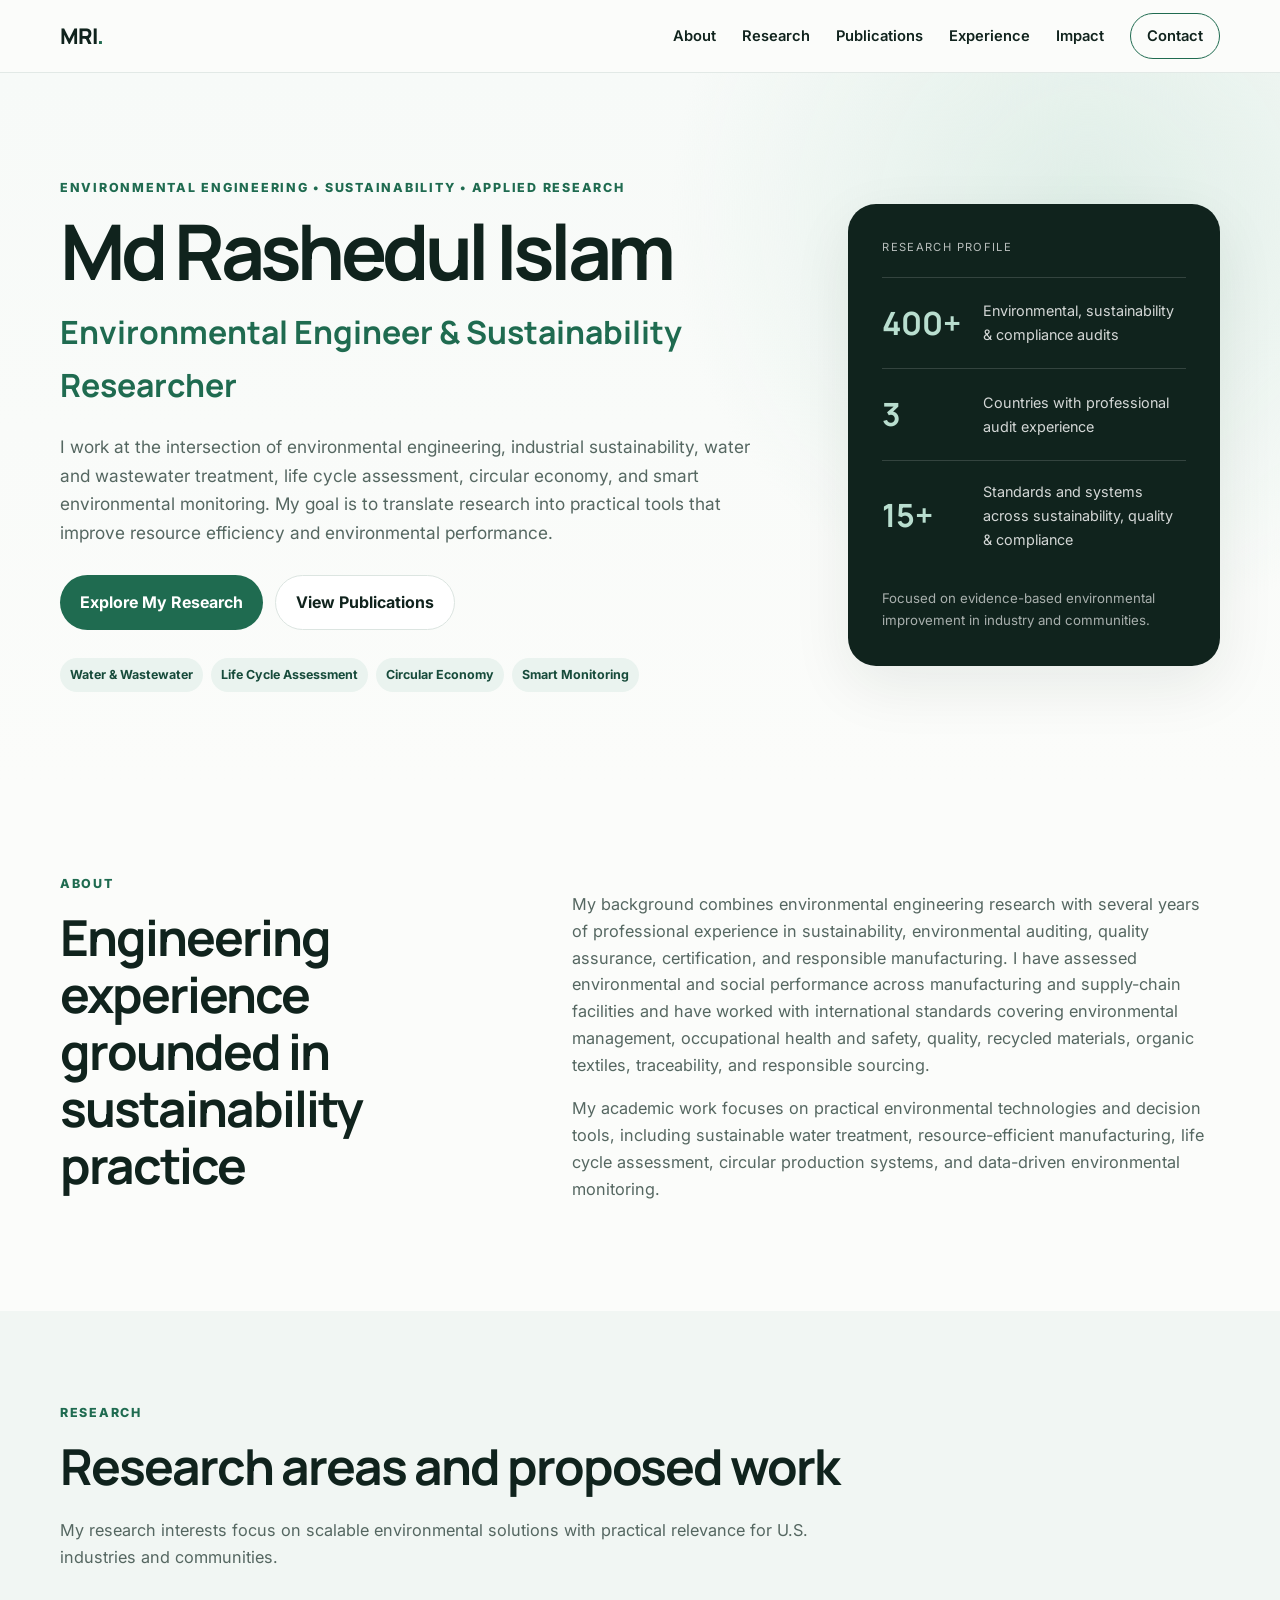
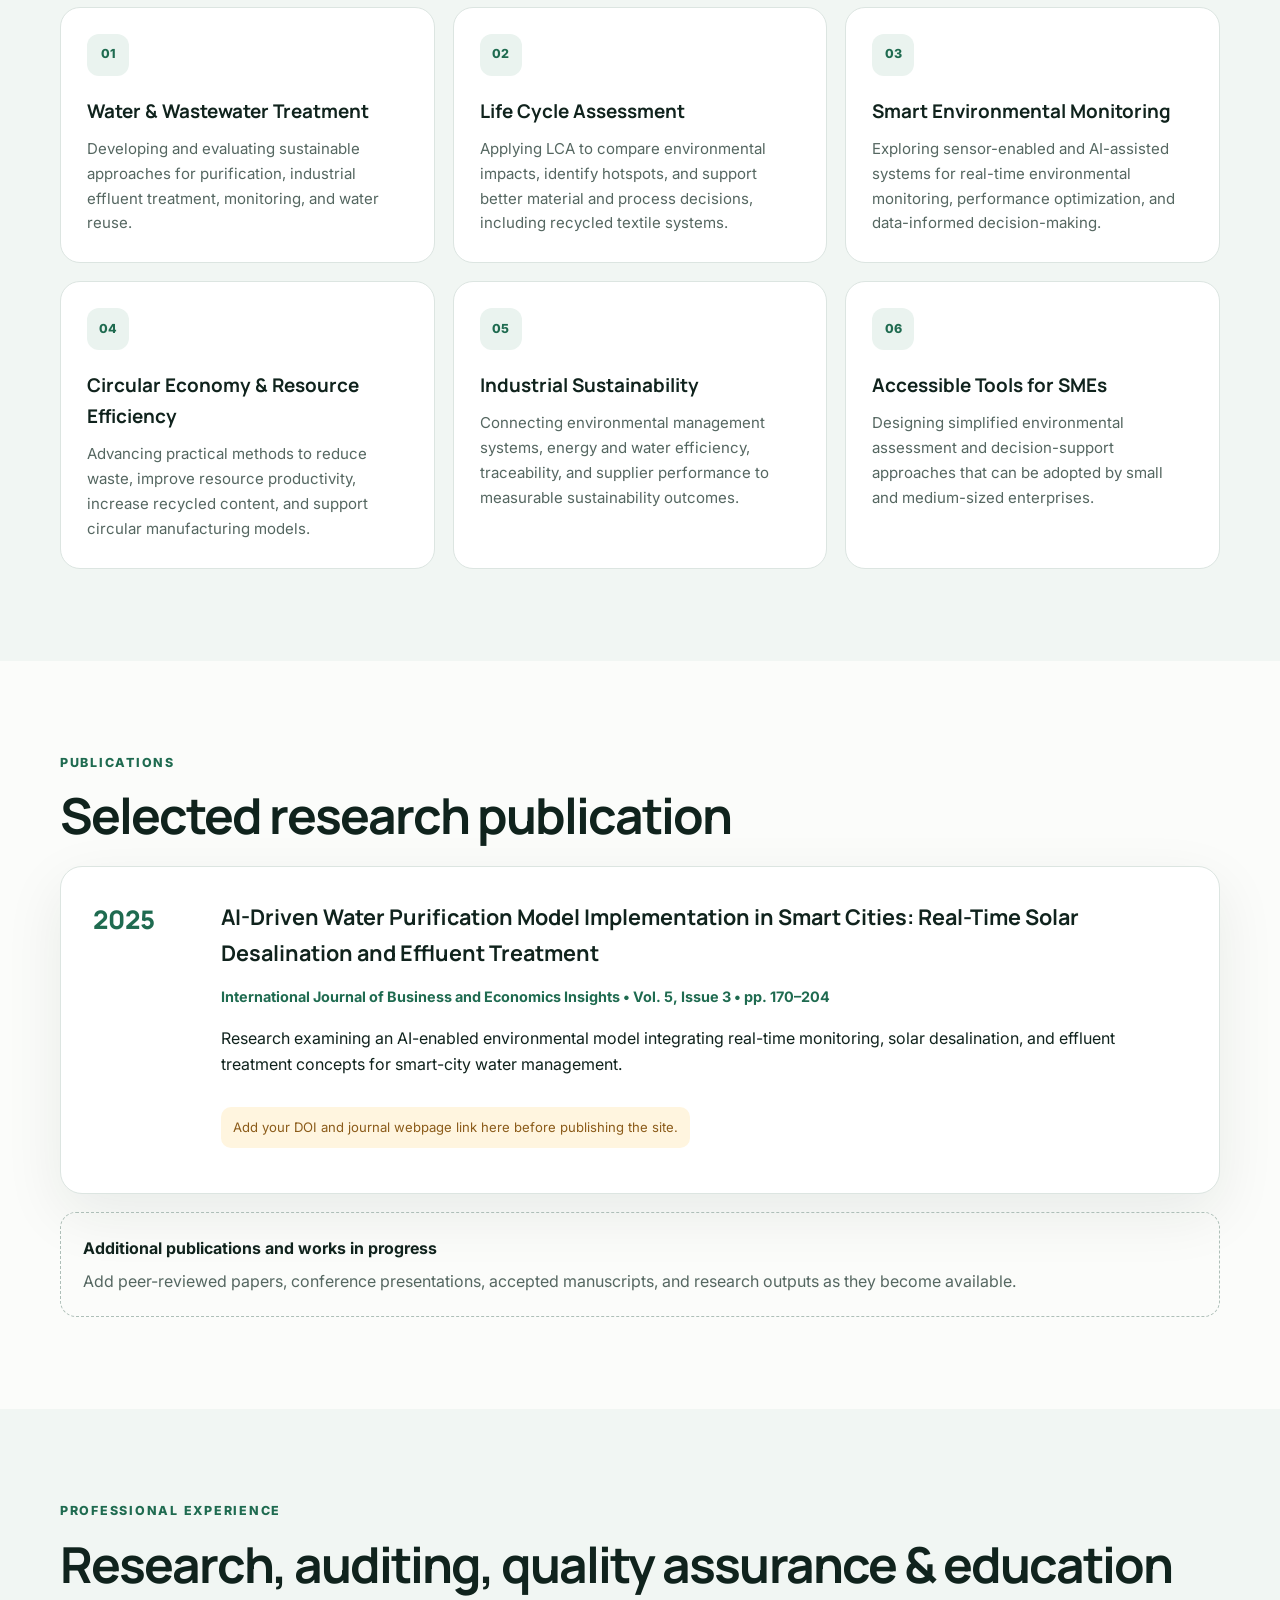
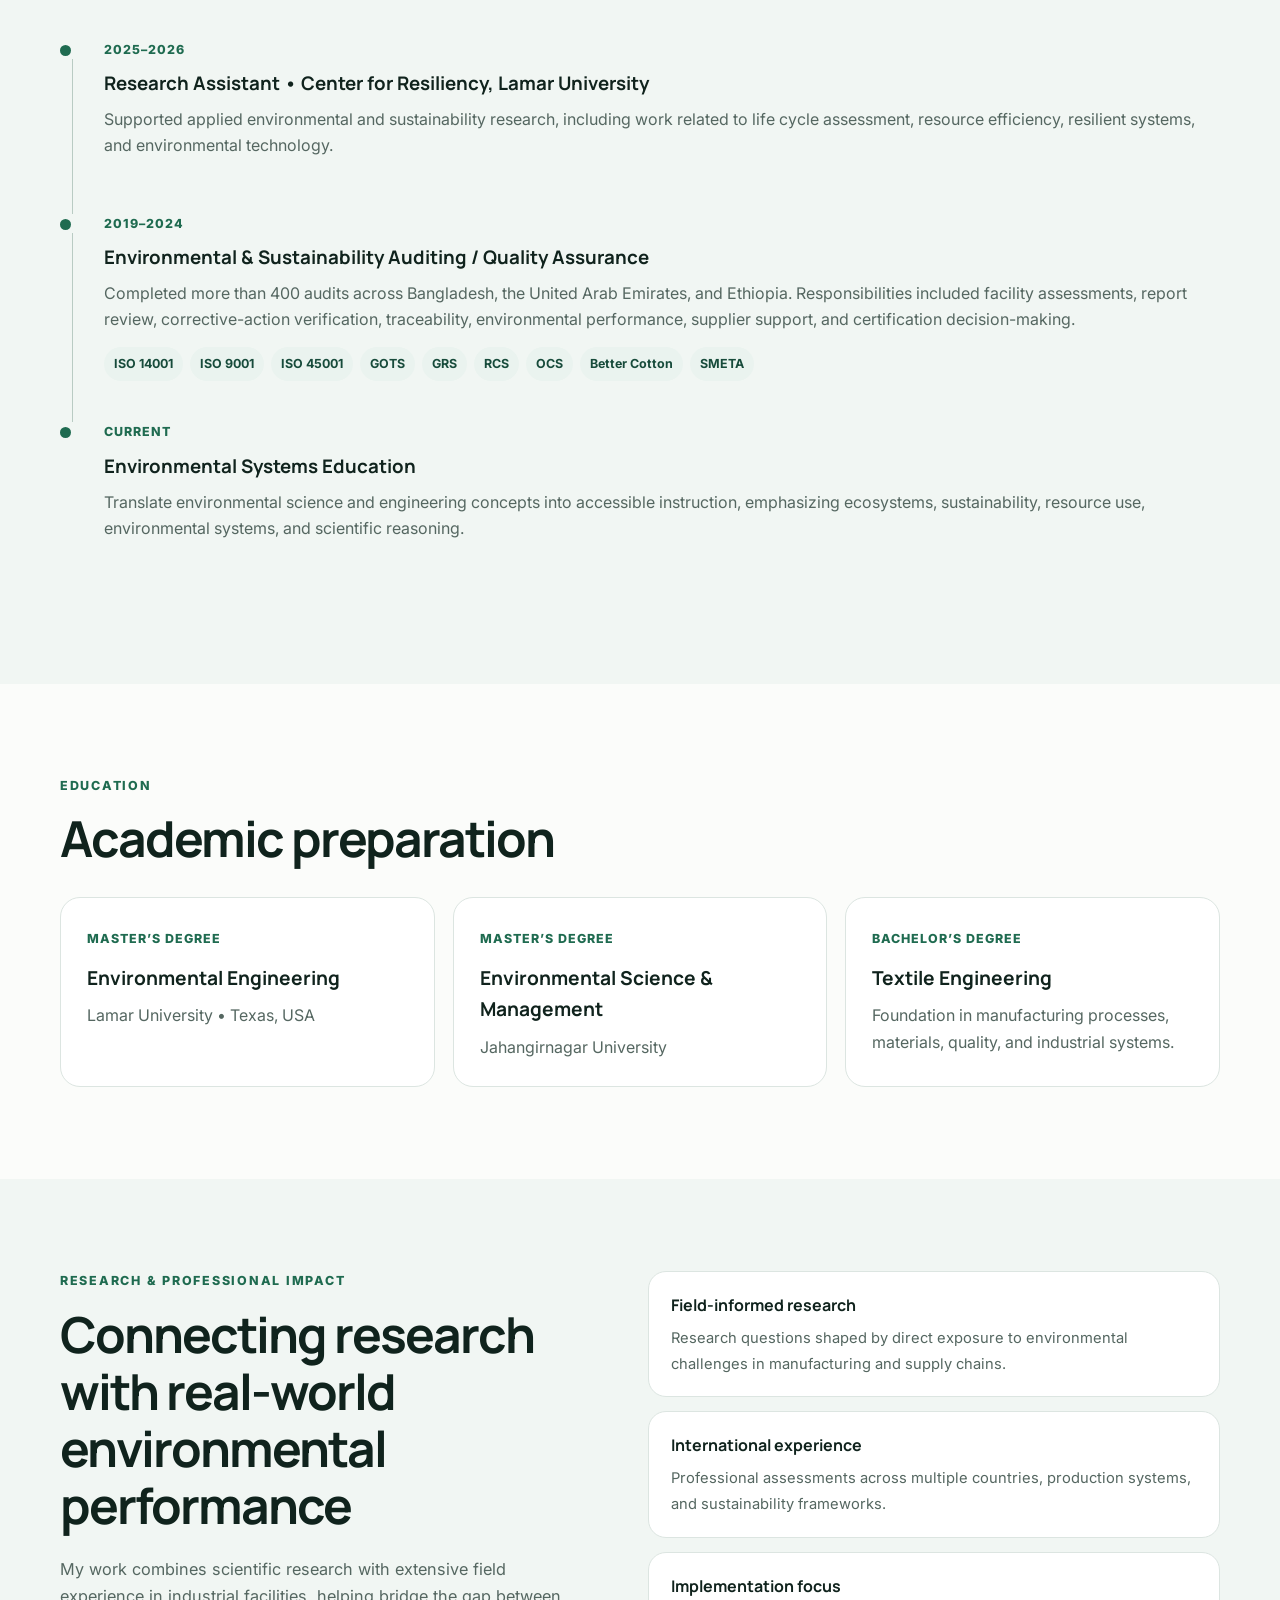
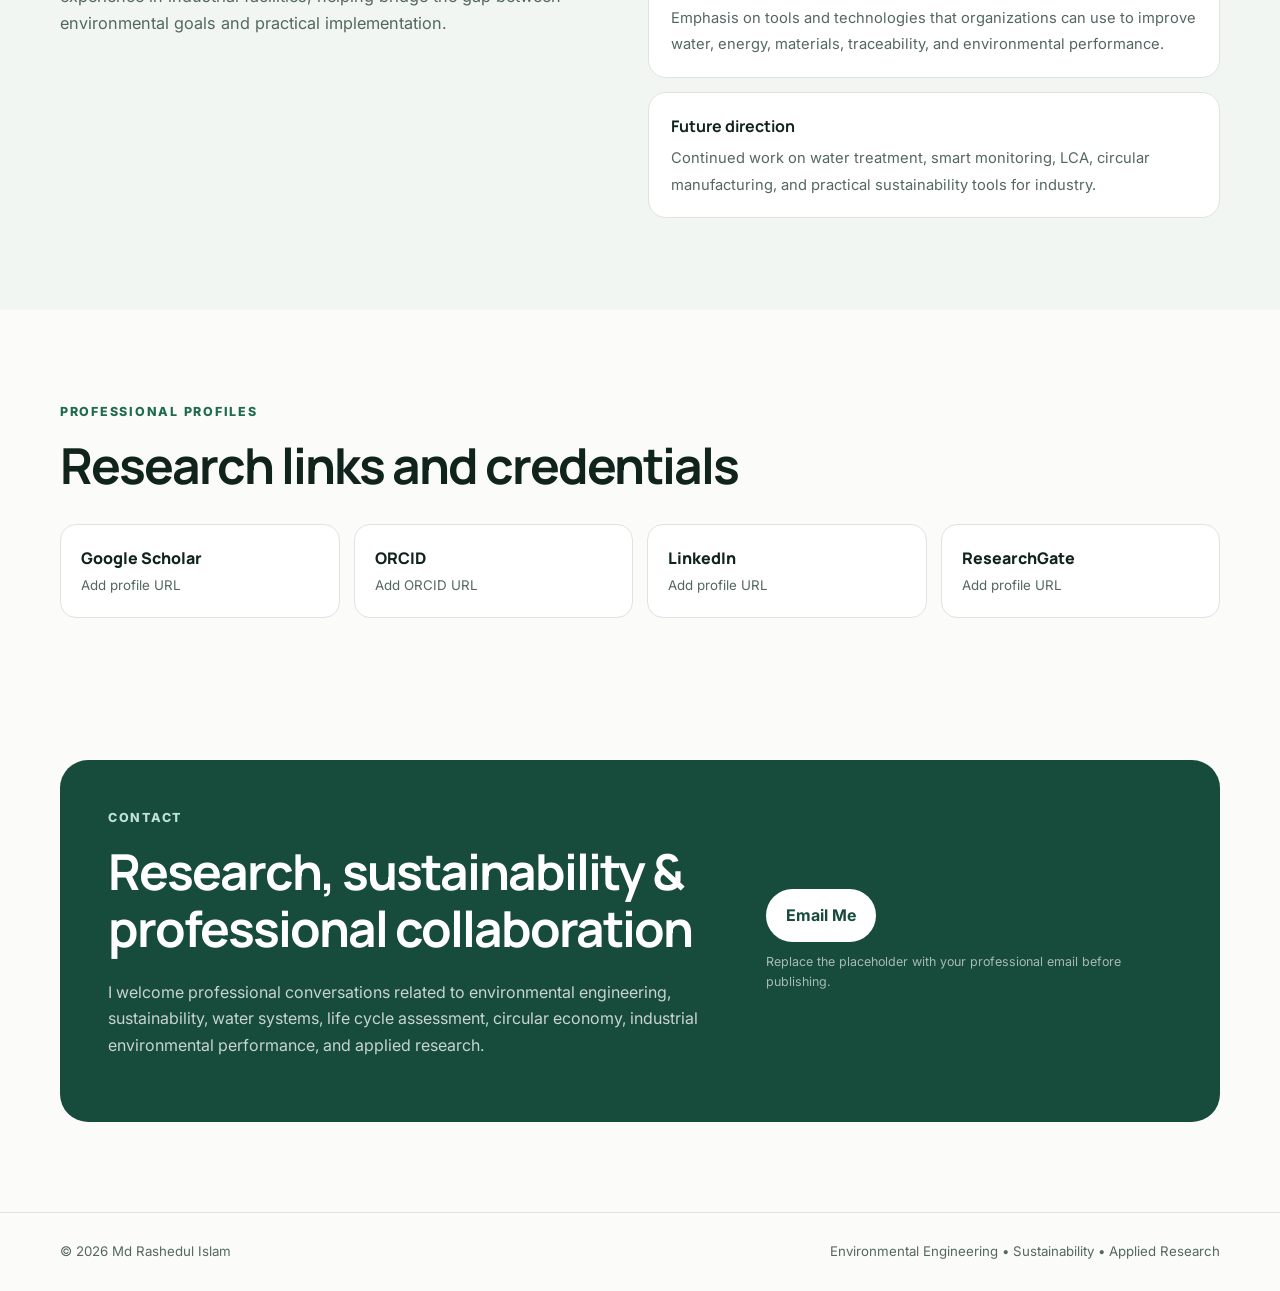
==== index.html @ 43965148 "Add files via upload" ====
<!DOCTYPE html>
<html lang="en">
<head>
  <meta charset="UTF-8" />
  <meta name="viewport" content="width=device-width, initial-scale=1.0" />
  <meta name="description" content="Research and professional portfolio of Md Rashedul Islam, environmental engineer and sustainability researcher." />
  <meta name="keywords" content="environmental engineering, sustainability, water treatment, wastewater treatment, life cycle assessment, circular economy, environmental monitoring" />
  <meta name="author" content="Md Rashedul Islam" />
  <title>Md Rashedul Islam | Environmental Engineer & Researcher</title>
  <link rel="preconnect" href="https://fonts.googleapis.com">
  <link rel="preconnect" href="https://fonts.gstatic.com" crossorigin>
  <link href="https://fonts.googleapis.com/css2?family=Inter:wght@400;500;600;700&family=Manrope:wght@600;700;800&display=swap" rel="stylesheet">
  <link rel="stylesheet" href="styles.css" />
</head>
<body>
  <header class="site-header">
    <div class="container nav-wrap">
      <a class="brand" href="#home" aria-label="Home">MRI<span>.</span></a>
      <button class="menu-toggle" aria-label="Open navigation" aria-expanded="false">☰</button>
      <nav class="site-nav" aria-label="Main navigation">
        <a href="#about">About</a>
        <a href="#research">Research</a>
        <a href="#publications">Publications</a>
        <a href="#experience">Experience</a>
        <a href="#impact">Impact</a>
        <a href="#contact" class="nav-cta">Contact</a>
      </nav>
    </div>
  </header>

  <main>
    <section class="hero" id="home">
      <div class="container hero-grid">
        <div class="hero-copy">
          <p class="eyebrow">Environmental Engineering • Sustainability • Applied Research</p>
          <h1>Md Rashedul Islam</h1>
          <h2>Environmental Engineer & Sustainability Researcher</h2>
          <p class="hero-text">
            I work at the intersection of environmental engineering, industrial sustainability,
            water and wastewater treatment, life cycle assessment, circular economy, and smart
            environmental monitoring. My goal is to translate research into practical tools that
            improve resource efficiency and environmental performance.
          </p>
          <div class="hero-actions">
            <a class="button primary" href="#research">Explore My Research</a>
            <a class="button secondary" href="#publications">View Publications</a>
          </div>
          <div class="focus-row" aria-label="Research focus areas">
            <span>Water & Wastewater</span>
            <span>Life Cycle Assessment</span>
            <span>Circular Economy</span>
            <span>Smart Monitoring</span>
          </div>
        </div>
        <aside class="hero-panel" aria-label="Profile highlights">
          <div class="panel-kicker">Research profile</div>
          <div class="metric"><strong>400+</strong><span>Environmental, sustainability & compliance audits</span></div>
          <div class="metric"><strong>3</strong><span>Countries with professional audit experience</span></div>
          <div class="metric"><strong>15+</strong><span>Standards and systems across sustainability, quality & compliance</span></div>
          <div class="panel-note">Focused on evidence-based environmental improvement in industry and communities.</div>
        </aside>
      </div>
    </section>

    <section class="section" id="about">
      <div class="container two-col">
        <div>
          <p class="section-label">About</p>
          <h2>Engineering experience grounded in sustainability practice</h2>
        </div>
        <div class="body-copy">
          <p>
            My background combines environmental engineering research with several years of
            professional experience in sustainability, environmental auditing, quality assurance,
            certification, and responsible manufacturing. I have assessed environmental and social
            performance across manufacturing and supply-chain facilities and have worked with
            international standards covering environmental management, occupational health and
            safety, quality, recycled materials, organic textiles, traceability, and responsible sourcing.
          </p>
          <p>
            My academic work focuses on practical environmental technologies and decision tools,
            including sustainable water treatment, resource-efficient manufacturing, life cycle
            assessment, circular production systems, and data-driven environmental monitoring.
          </p>
        </div>
      </div>
    </section>

    <section class="section alt" id="research">
      <div class="container">
        <p class="section-label">Research</p>
        <h2>Research areas and proposed work</h2>
        <p class="section-intro">My research interests focus on scalable environmental solutions with practical relevance for U.S. industries and communities.</p>
        <div class="card-grid">
          <article class="card">
            <div class="icon">01</div>
            <h3>Water & Wastewater Treatment</h3>
            <p>Developing and evaluating sustainable approaches for purification, industrial effluent treatment, monitoring, and water reuse.</p>
          </article>
          <article class="card">
            <div class="icon">02</div>
            <h3>Life Cycle Assessment</h3>
            <p>Applying LCA to compare environmental impacts, identify hotspots, and support better material and process decisions, including recycled textile systems.</p>
          </article>
          <article class="card">
            <div class="icon">03</div>
            <h3>Smart Environmental Monitoring</h3>
            <p>Exploring sensor-enabled and AI-assisted systems for real-time environmental monitoring, performance optimization, and data-informed decision-making.</p>
          </article>
          <article class="card">
            <div class="icon">04</div>
            <h3>Circular Economy & Resource Efficiency</h3>
            <p>Advancing practical methods to reduce waste, improve resource productivity, increase recycled content, and support circular manufacturing models.</p>
          </article>
          <article class="card">
            <div class="icon">05</div>
            <h3>Industrial Sustainability</h3>
            <p>Connecting environmental management systems, energy and water efficiency, traceability, and supplier performance to measurable sustainability outcomes.</p>
          </article>
          <article class="card">
            <div class="icon">06</div>
            <h3>Accessible Tools for SMEs</h3>
            <p>Designing simplified environmental assessment and decision-support approaches that can be adopted by small and medium-sized enterprises.</p>
          </article>
        </div>
      </div>
    </section>

    <section class="section" id="publications">
      <div class="container">
        <p class="section-label">Publications</p>
        <h2>Selected research publication</h2>
        <article class="publication-card">
          <div class="pub-year">2025</div>
          <div>
            <h3>AI-Driven Water Purification Model Implementation in Smart Cities: Real-Time Solar Desalination and Effluent Treatment</h3>
            <p class="pub-meta">International Journal of Business and Economics Insights • Vol. 5, Issue 3 • pp. 170–204</p>
            <p>
              Research examining an AI-enabled environmental model integrating real-time monitoring,
              solar desalination, and effluent treatment concepts for smart-city water management.
            </p>
            <p class="small-note">Add your DOI and journal webpage link here before publishing the site.</p>
          </div>
        </article>
        <div class="publication-placeholder">
          <strong>Additional publications and works in progress</strong>
          <span>Add peer-reviewed papers, conference presentations, accepted manuscripts, and research outputs as they become available.</span>
        </div>
      </div>
    </section>

    <section class="section alt" id="experience">
      <div class="container">
        <p class="section-label">Professional Experience</p>
        <h2>Research, auditing, quality assurance & education</h2>
        <div class="timeline">
          <div class="timeline-item">
            <div class="timeline-dot"></div>
            <div class="timeline-content">
              <span class="timeline-date">2025–2026</span>
              <h3>Research Assistant • Center for Resiliency, Lamar University</h3>
              <p>Supported applied environmental and sustainability research, including work related to life cycle assessment, resource efficiency, resilient systems, and environmental technology.</p>
            </div>
          </div>
          <div class="timeline-item">
            <div class="timeline-dot"></div>
            <div class="timeline-content">
              <span class="timeline-date">2019–2024</span>
              <h3>Environmental & Sustainability Auditing / Quality Assurance</h3>
              <p>Completed more than 400 audits across Bangladesh, the United Arab Emirates, and Ethiopia. Responsibilities included facility assessments, report review, corrective-action verification, traceability, environmental performance, supplier support, and certification decision-making.</p>
              <div class="tag-wrap">
                <span>ISO 14001</span><span>ISO 9001</span><span>ISO 45001</span><span>GOTS</span><span>GRS</span><span>RCS</span><span>OCS</span><span>Better Cotton</span><span>SMETA</span>
              </div>
            </div>
          </div>
          <div class="timeline-item">
            <div class="timeline-dot"></div>
            <div class="timeline-content">
              <span class="timeline-date">Current</span>
              <h3>Environmental Systems Education</h3>
              <p>Translate environmental science and engineering concepts into accessible instruction, emphasizing ecosystems, sustainability, resource use, environmental systems, and scientific reasoning.</p>
            </div>
          </div>
        </div>
      </div>
    </section>

    <section class="section" id="education">
      <div class="container">
        <p class="section-label">Education</p>
        <h2>Academic preparation</h2>
        <div class="education-grid">
          <div class="education-card">
            <span>Master’s Degree</span>
            <h3>Environmental Engineering</h3>
            <p>Lamar University • Texas, USA</p>
          </div>
          <div class="education-card">
            <span>Master’s Degree</span>
            <h3>Environmental Science & Management</h3>
            <p>Jahangirnagar University</p>
          </div>
          <div class="education-card">
            <span>Bachelor’s Degree</span>
            <h3>Textile Engineering</h3>
            <p>Foundation in manufacturing processes, materials, quality, and industrial systems.</p>
          </div>
        </div>
      </div>
    </section>

    <section class="section alt" id="impact">
      <div class="container impact-grid">
        <div>
          <p class="section-label">Research & Professional Impact</p>
          <h2>Connecting research with real-world environmental performance</h2>
          <p class="section-intro">My work combines scientific research with extensive field experience in industrial facilities, helping bridge the gap between environmental goals and practical implementation.</p>
        </div>
        <div class="impact-list">
          <div><strong>Field-informed research</strong><span>Research questions shaped by direct exposure to environmental challenges in manufacturing and supply chains.</span></div>
          <div><strong>International experience</strong><span>Professional assessments across multiple countries, production systems, and sustainability frameworks.</span></div>
          <div><strong>Implementation focus</strong><span>Emphasis on tools and technologies that organizations can use to improve water, energy, materials, traceability, and environmental performance.</span></div>
          <div><strong>Future direction</strong><span>Continued work on water treatment, smart monitoring, LCA, circular manufacturing, and practical sustainability tools for industry.</span></div>
        </div>
      </div>
    </section>

    <section class="section" id="profiles">
      <div class="container">
        <p class="section-label">Professional Profiles</p>
        <h2>Research links and credentials</h2>
        <div class="profile-links">
          <a href="#" aria-label="Google Scholar placeholder"><span>Google Scholar</span><small>Add profile URL</small></a>
          <a href="#" aria-label="ORCID placeholder"><span>ORCID</span><small>Add ORCID URL</small></a>
          <a href="#" aria-label="LinkedIn placeholder"><span>LinkedIn</span><small>Add profile URL</small></a>
          <a href="#" aria-label="ResearchGate placeholder"><span>ResearchGate</span><small>Add profile URL</small></a>
        </div>
      </div>
    </section>

    <section class="contact-section" id="contact">
      <div class="container contact-card">
        <div>
          <p class="section-label light">Contact</p>
          <h2>Research, sustainability & professional collaboration</h2>
          <p>I welcome professional conversations related to environmental engineering, sustainability, water systems, life cycle assessment, circular economy, industrial environmental performance, and applied research.</p>
        </div>
        <div class="contact-actions">
          <a class="button light-button" href="mailto:YOUR-EMAIL@example.com">Email Me</a>
          <span>Replace the placeholder with your professional email before publishing.</span>
        </div>
      </div>
    </section>
  </main>

  <footer>
    <div class="container footer-wrap">
      <div>© <span id="year"></span> Md Rashedul Islam</div>
      <div>Environmental Engineering • Sustainability • Applied Research</div>
    </div>
  </footer>

  <script src="script.js"></script>
</body>
</html>
---- styles.css ----
:root {
  --ink: #10231d;
  --muted: #556761;
  --green: #1f6b50;
  --green-dark: #174b3b;
  --green-soft: #eaf3ef;
  --paper: #fbfcfa;
  --white: #ffffff;
  --line: #dce5e1;
  --shadow: 0 20px 60px rgba(16, 35, 29, 0.08);
}

* { box-sizing: border-box; }
html { scroll-behavior: smooth; }
body {
  margin: 0;
  font-family: "Inter", system-ui, sans-serif;
  color: var(--ink);
  background: var(--paper);
  line-height: 1.65;
}
a { color: inherit; text-decoration: none; }
.container { width: min(1160px, calc(100% - 40px)); margin: 0 auto; }

.site-header {
  position: sticky; top: 0; z-index: 20;
  background: rgba(251,252,250,0.92);
  backdrop-filter: blur(16px);
  border-bottom: 1px solid rgba(220,229,225,0.8);
}
.nav-wrap { min-height: 72px; display: flex; align-items: center; justify-content: space-between; }
.brand { font-family: "Manrope", sans-serif; font-weight: 800; font-size: 1.35rem; letter-spacing: -0.03em; }
.brand span { color: var(--green); }
.site-nav { display: flex; align-items: center; gap: 26px; font-size: .92rem; font-weight: 600; }
.site-nav a:hover { color: var(--green); }
.nav-cta { padding: 10px 16px; border: 1px solid var(--green); border-radius: 999px; }
.menu-toggle { display: none; border: 0; background: none; font-size: 1.4rem; }

.hero { padding: 105px 0 90px; background: radial-gradient(circle at 85% 20%, #dfeee7 0, transparent 34%), linear-gradient(180deg,#f7faf8 0%,#fbfcfa 100%); }
.hero-grid { display: grid; grid-template-columns: 1.45fr .75fr; gap: 70px; align-items: center; }
.eyebrow, .section-label { color: var(--green); text-transform: uppercase; letter-spacing: .14em; font-size: .78rem; font-weight: 800; margin: 0 0 14px; }
.hero h1 { font-family: "Manrope", sans-serif; font-size: clamp(3rem, 6vw, 5.7rem); line-height: .98; letter-spacing: -0.06em; margin: 0; }
.hero h2 { font-family: "Manrope", sans-serif; font-size: clamp(1.3rem, 2.5vw, 2rem); color: var(--green); margin: 18px 0 22px; }
.hero-text { max-width: 760px; color: var(--muted); font-size: 1.08rem; }
.hero-actions { display: flex; gap: 12px; flex-wrap: wrap; margin-top: 28px; }
.button { display: inline-flex; align-items: center; justify-content: center; border-radius: 999px; padding: 13px 20px; font-weight: 700; transition: .2s ease; }
.button:hover { transform: translateY(-2px); }
.primary { background: var(--green); color: white; }
.secondary { border: 1px solid var(--line); background: white; }
.focus-row { display: flex; gap: 8px; flex-wrap: wrap; margin-top: 28px; }
.focus-row span, .tag-wrap span { font-size: .78rem; padding: 7px 10px; border-radius: 999px; background: var(--green-soft); color: var(--green-dark); font-weight: 700; }
.hero-panel { background: var(--ink); color: white; padding: 34px; border-radius: 28px; box-shadow: var(--shadow); }
.panel-kicker { text-transform: uppercase; letter-spacing: .12em; font-size: .7rem; opacity: .7; margin-bottom: 20px; }
.metric { padding: 19px 0; border-top: 1px solid rgba(255,255,255,.15); display: grid; grid-template-columns: 85px 1fr; gap: 16px; align-items: center; }
.metric strong { font-family: "Manrope"; font-size: 2rem; color: #b9decf; }
.metric span { font-size: .9rem; color: rgba(255,255,255,.82); }
.panel-note { margin-top: 18px; font-size: .83rem; color: rgba(255,255,255,.64); }

.section { padding: 92px 0; }
.alt { background: #f1f6f3; }
.two-col { display: grid; grid-template-columns: .8fr 1.2fr; gap: 80px; }
.section h2, .contact-section h2 { font-family: "Manrope"; font-size: clamp(2rem, 4vw, 3.1rem); line-height: 1.15; letter-spacing: -0.04em; margin: 0 0 22px; }
.body-copy, .section-intro { color: var(--muted); font-size: 1.02rem; }
.section-intro { max-width: 760px; margin-bottom: 36px; }
.card-grid { display: grid; grid-template-columns: repeat(3,1fr); gap: 18px; }
.card { background: white; border: 1px solid var(--line); border-radius: 20px; padding: 26px; min-height: 245px; }
.card .icon { width: 42px; height: 42px; display: grid; place-items: center; border-radius: 12px; background: var(--green-soft); color: var(--green); font-weight: 800; font-size: .78rem; }
.card h3 { font-family: "Manrope"; margin: 20px 0 10px; font-size: 1.18rem; }
.card p { color: var(--muted); margin: 0; font-size: .94rem; }

.publication-card { display: grid; grid-template-columns: 100px 1fr; gap: 28px; background: white; border: 1px solid var(--line); padding: 32px; border-radius: 22px; box-shadow: var(--shadow); }
.pub-year { font-family: "Manrope"; font-weight: 800; font-size: 1.6rem; color: var(--green); }
.publication-card h3 { font-family: "Manrope"; font-size: 1.35rem; margin: 0 0 10px; }
.pub-meta { color: var(--green); font-weight: 700; font-size: .9rem; }
.small-note { font-size: .82rem; color: #8b5b19; background: #fff5df; padding: 10px 12px; border-radius: 10px; display: inline-block; }
.publication-placeholder { margin-top: 18px; padding: 22px; border: 1px dashed #aebfB8; border-radius: 16px; display: flex; flex-direction: column; gap: 6px; color: var(--muted); }
.publication-placeholder strong { color: var(--ink); }

.timeline { margin-top: 42px; }
.timeline-item { display: grid; grid-template-columns: 26px 1fr; gap: 18px; position: relative; }
.timeline-item:not(:last-child)::before { content:""; position:absolute; left:12px; top:24px; bottom:-5px; width:1px; background:#b9cbc3; }
.timeline-dot { width: 11px; height: 11px; border-radius: 50%; background: var(--green); margin-top: 10px; z-index: 1; }
.timeline-content { padding: 0 0 36px; }
.timeline-date { color: var(--green); font-size: .78rem; font-weight: 800; text-transform: uppercase; letter-spacing: .08em; }
.timeline-content h3 { font-family: "Manrope"; margin: 7px 0; }
.timeline-content p { color: var(--muted); margin: 0 0 14px; }
.tag-wrap { display: flex; gap: 7px; flex-wrap: wrap; }

.education-grid { display:grid; grid-template-columns:repeat(3,1fr); gap:18px; margin-top:30px; }
.education-card { padding: 26px; border: 1px solid var(--line); background:white; border-radius:20px; }
.education-card span { color: var(--green); font-size:.78rem; font-weight:800; text-transform:uppercase; letter-spacing:.08em; }
.education-card h3 { font-family:"Manrope"; font-size:1.2rem; margin:12px 0 8px; }
.education-card p { color:var(--muted); margin:0; }

.impact-grid { display:grid; grid-template-columns: .95fr 1.05fr; gap:70px; align-items:start; }
.impact-list { display:grid; gap:14px; }
.impact-list div { background:white; border:1px solid var(--line); border-radius:18px; padding:20px 22px; }
.impact-list strong { display:block; margin-bottom:5px; font-family:"Manrope"; }
.impact-list span { color:var(--muted); font-size:.92rem; }

.profile-links { display:grid; grid-template-columns:repeat(4,1fr); gap:14px; margin-top:30px; }
.profile-links a { border:1px solid var(--line); background:white; border-radius:16px; padding:20px; transition:.2s ease; }
.profile-links a:hover { border-color:var(--green); transform:translateY(-2px); }
.profile-links span { display:block; font-family:"Manrope"; font-weight:800; }
.profile-links small { color:var(--muted); }

.contact-section { padding: 50px 0 90px; }
.contact-card { background: var(--green-dark); color: white; border-radius: 28px; padding: 48px; display:grid; grid-template-columns:1.2fr .8fr; gap:50px; align-items:center; }
.section-label.light { color:#bfe3d4; }
.contact-card p { color:rgba(255,255,255,.76); }
.contact-actions { display:flex; flex-direction:column; align-items:flex-start; gap:10px; }
.light-button { background:white; color:var(--green-dark); }
.contact-actions span { font-size:.78rem; color:rgba(255,255,255,.62); }

footer { border-top:1px solid var(--line); padding:28px 0; color:var(--muted); font-size:.83rem; }
.footer-wrap { display:flex; justify-content:space-between; gap:20px; }

@media (max-width: 900px) {
  .menu-toggle { display:block; }
  .site-nav { display:none; position:absolute; left:20px; right:20px; top:72px; background:white; border:1px solid var(--line); border-radius:16px; padding:16px; flex-direction:column; align-items:stretch; box-shadow:var(--shadow); }
  .site-nav.open { display:flex; }
  .hero-grid, .two-col, .impact-grid, .contact-card { grid-template-columns:1fr; gap:38px; }
  .card-grid, .education-grid { grid-template-columns:1fr 1fr; }
  .profile-links { grid-template-columns:1fr 1fr; }
}

@media (max-width: 620px) {
  .container { width:min(100% - 26px,1160px); }
  .hero { padding:72px 0 60px; }
  .section { padding:68px 0; }
  .card-grid, .education-grid, .profile-links { grid-template-columns:1fr; }
  .publication-card { grid-template-columns:1fr; }
  .metric { grid-template-columns:70px 1fr; }
  .contact-card { padding:30px 24px; }
  .footer-wrap { flex-direction:column; }
}
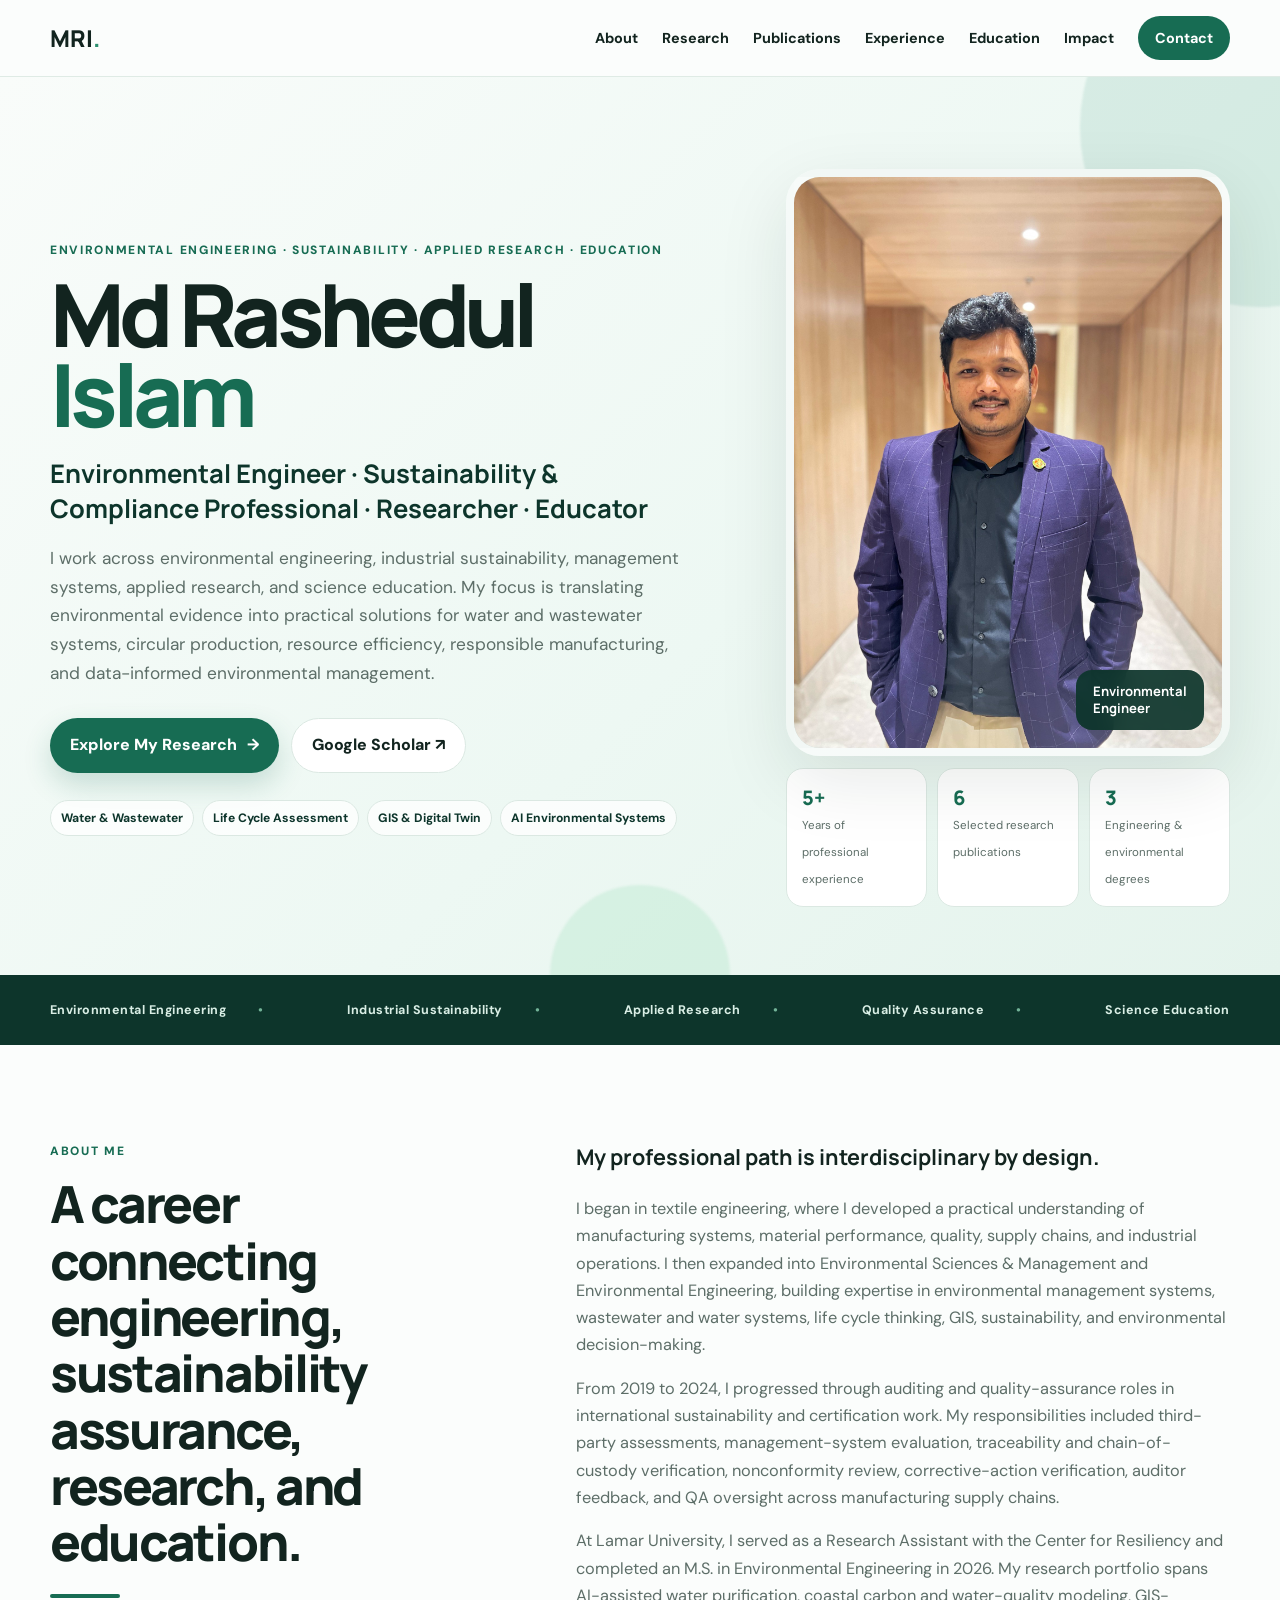
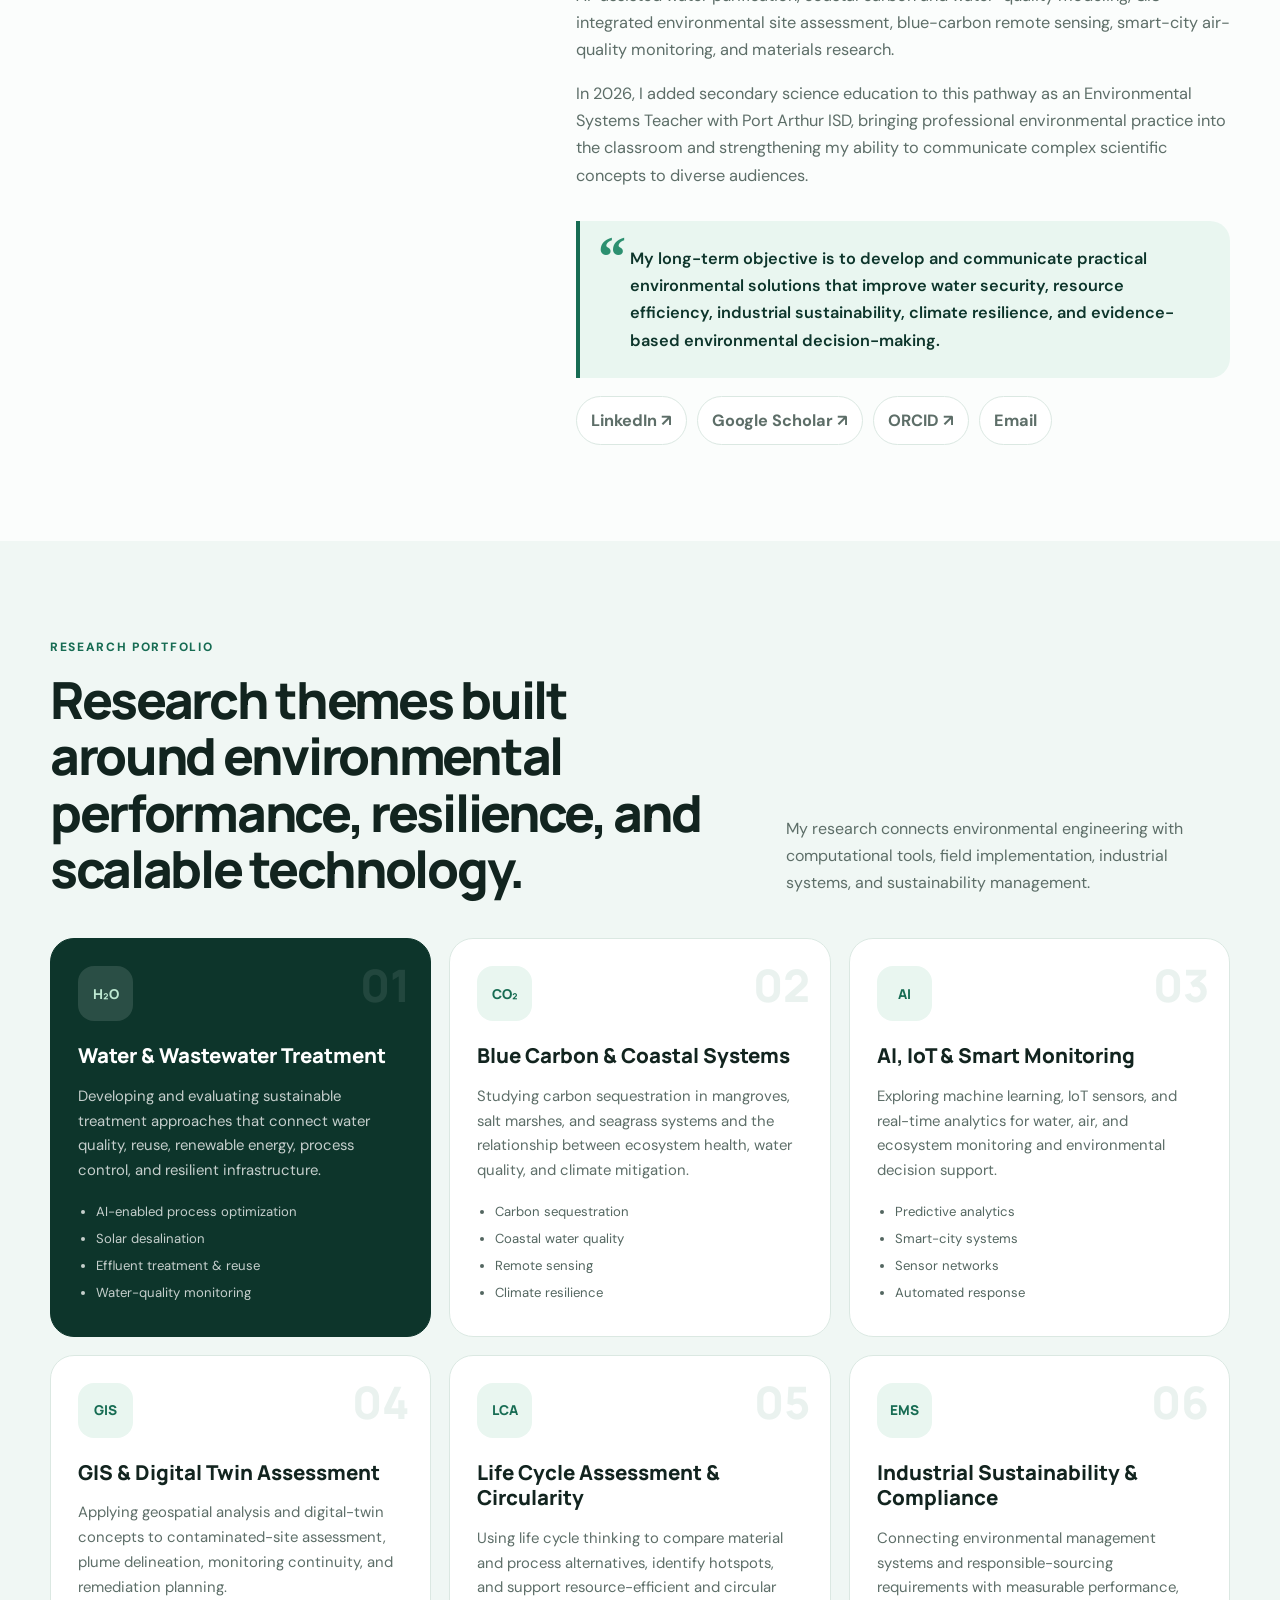
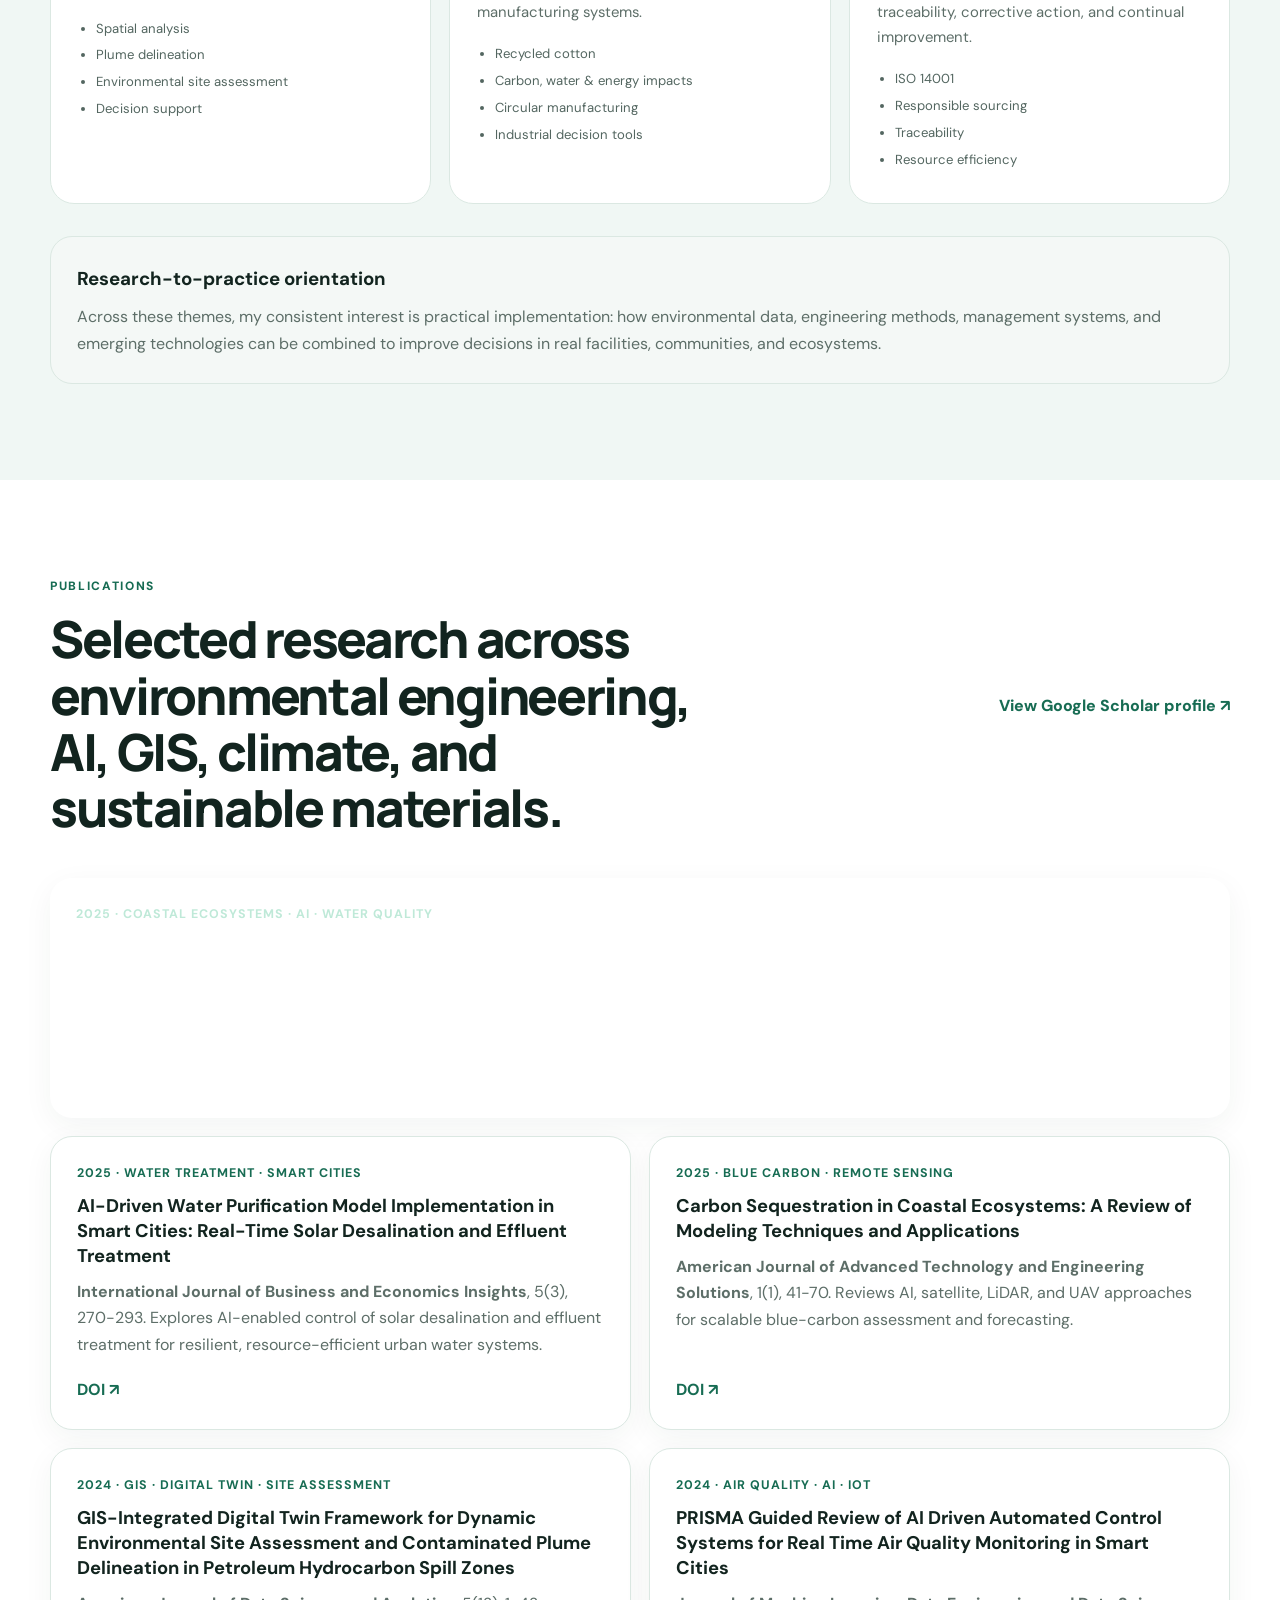
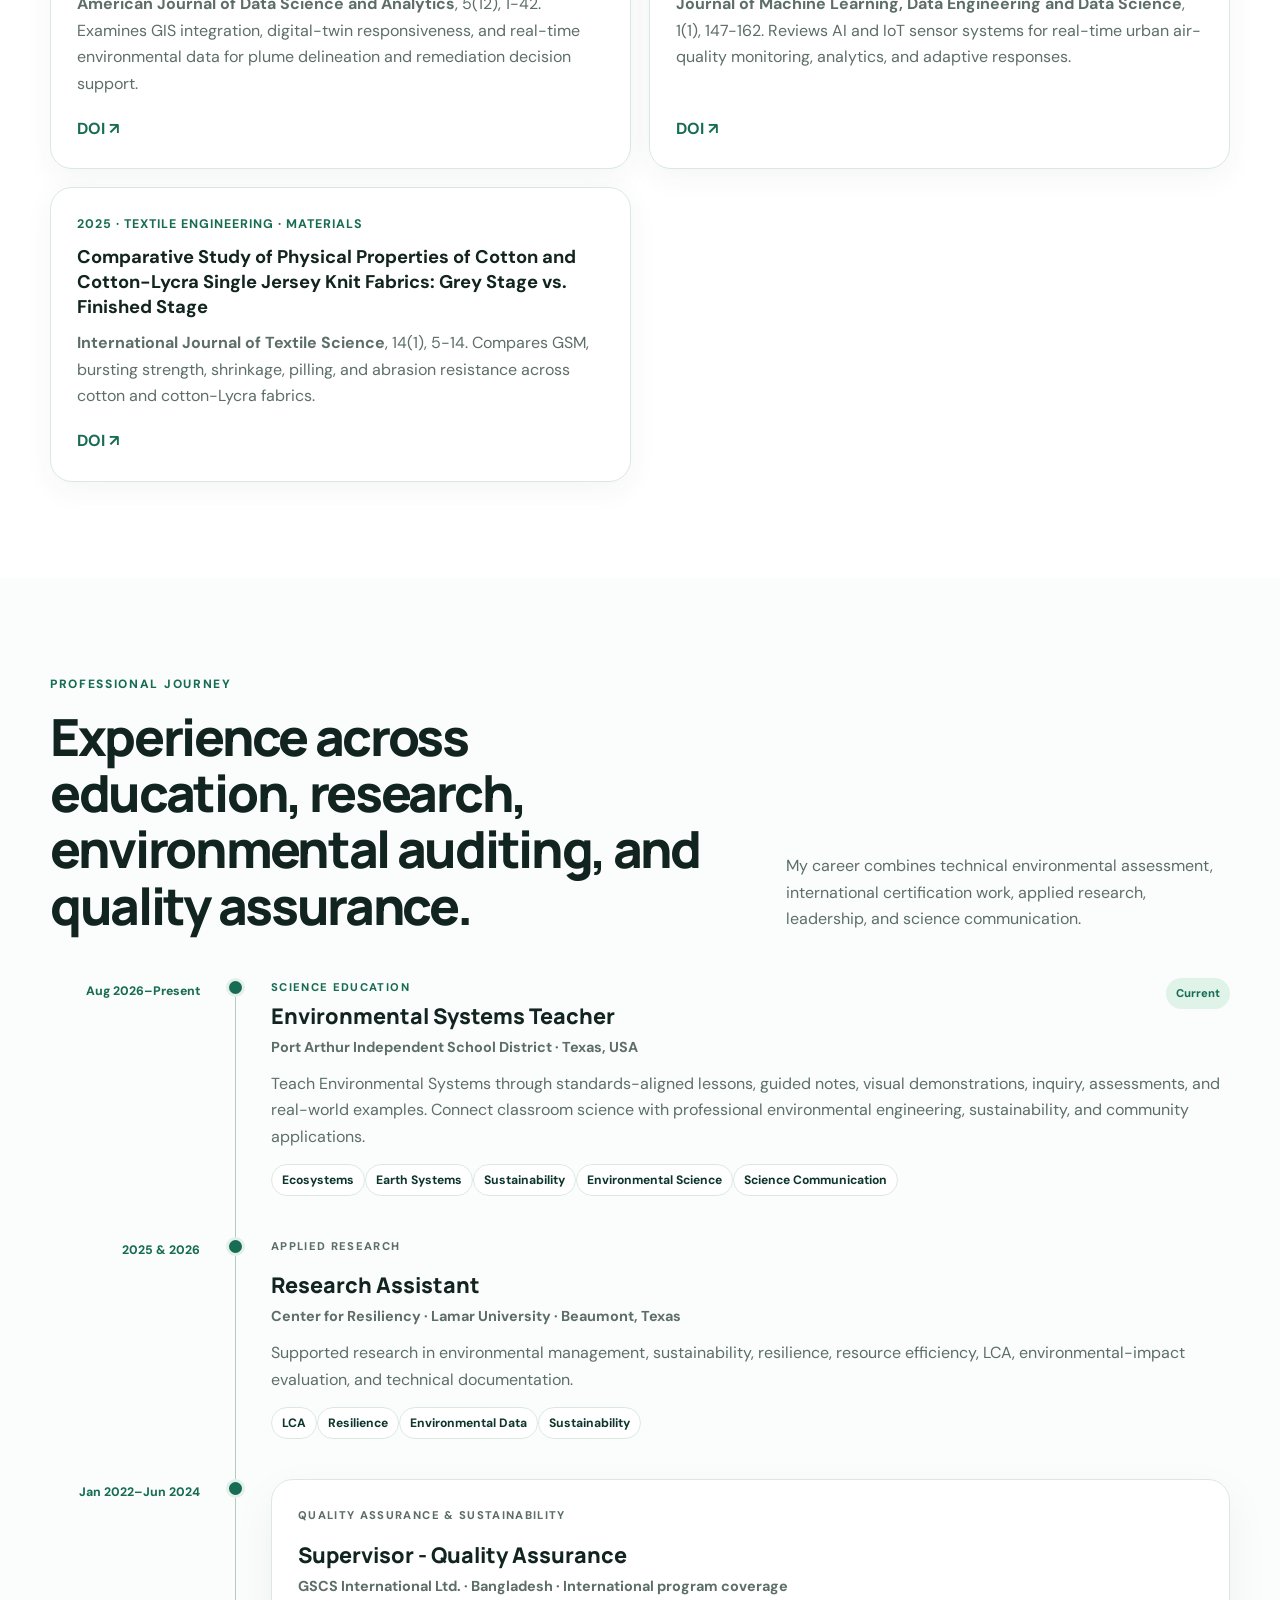
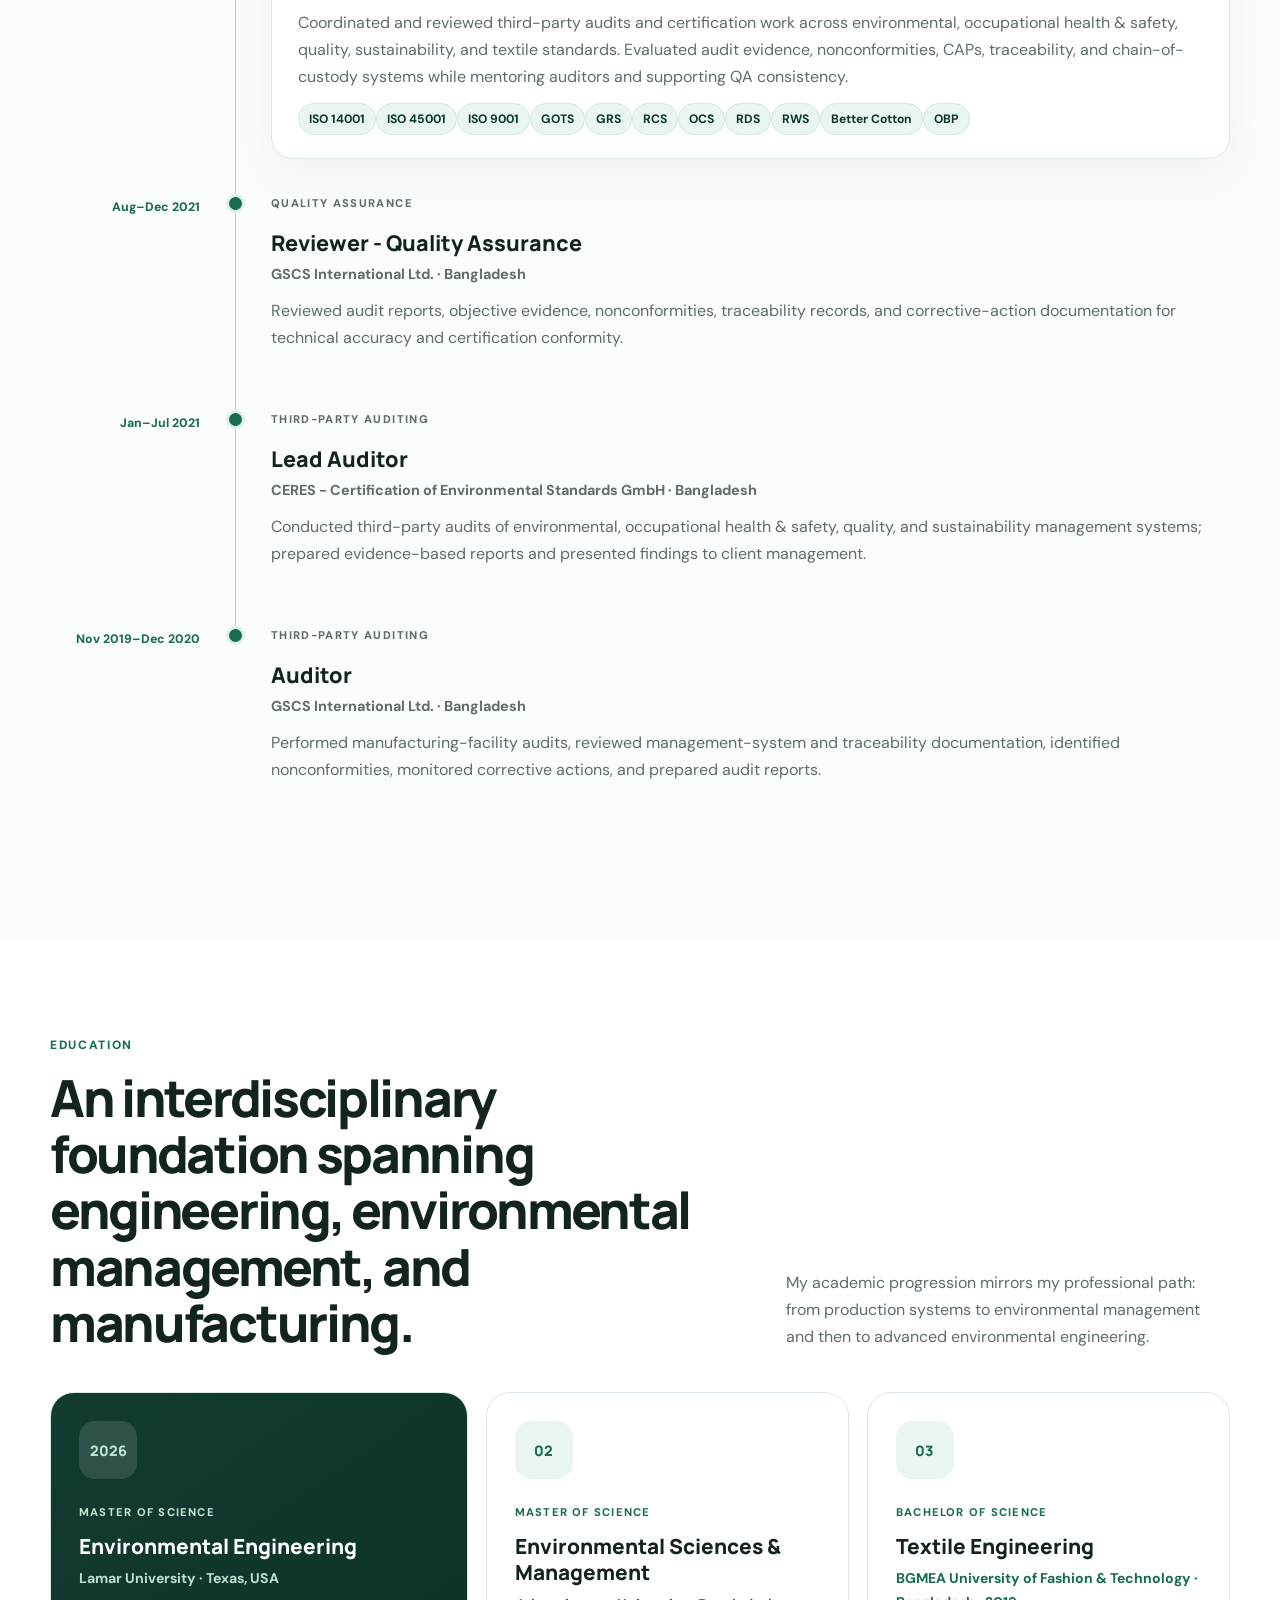
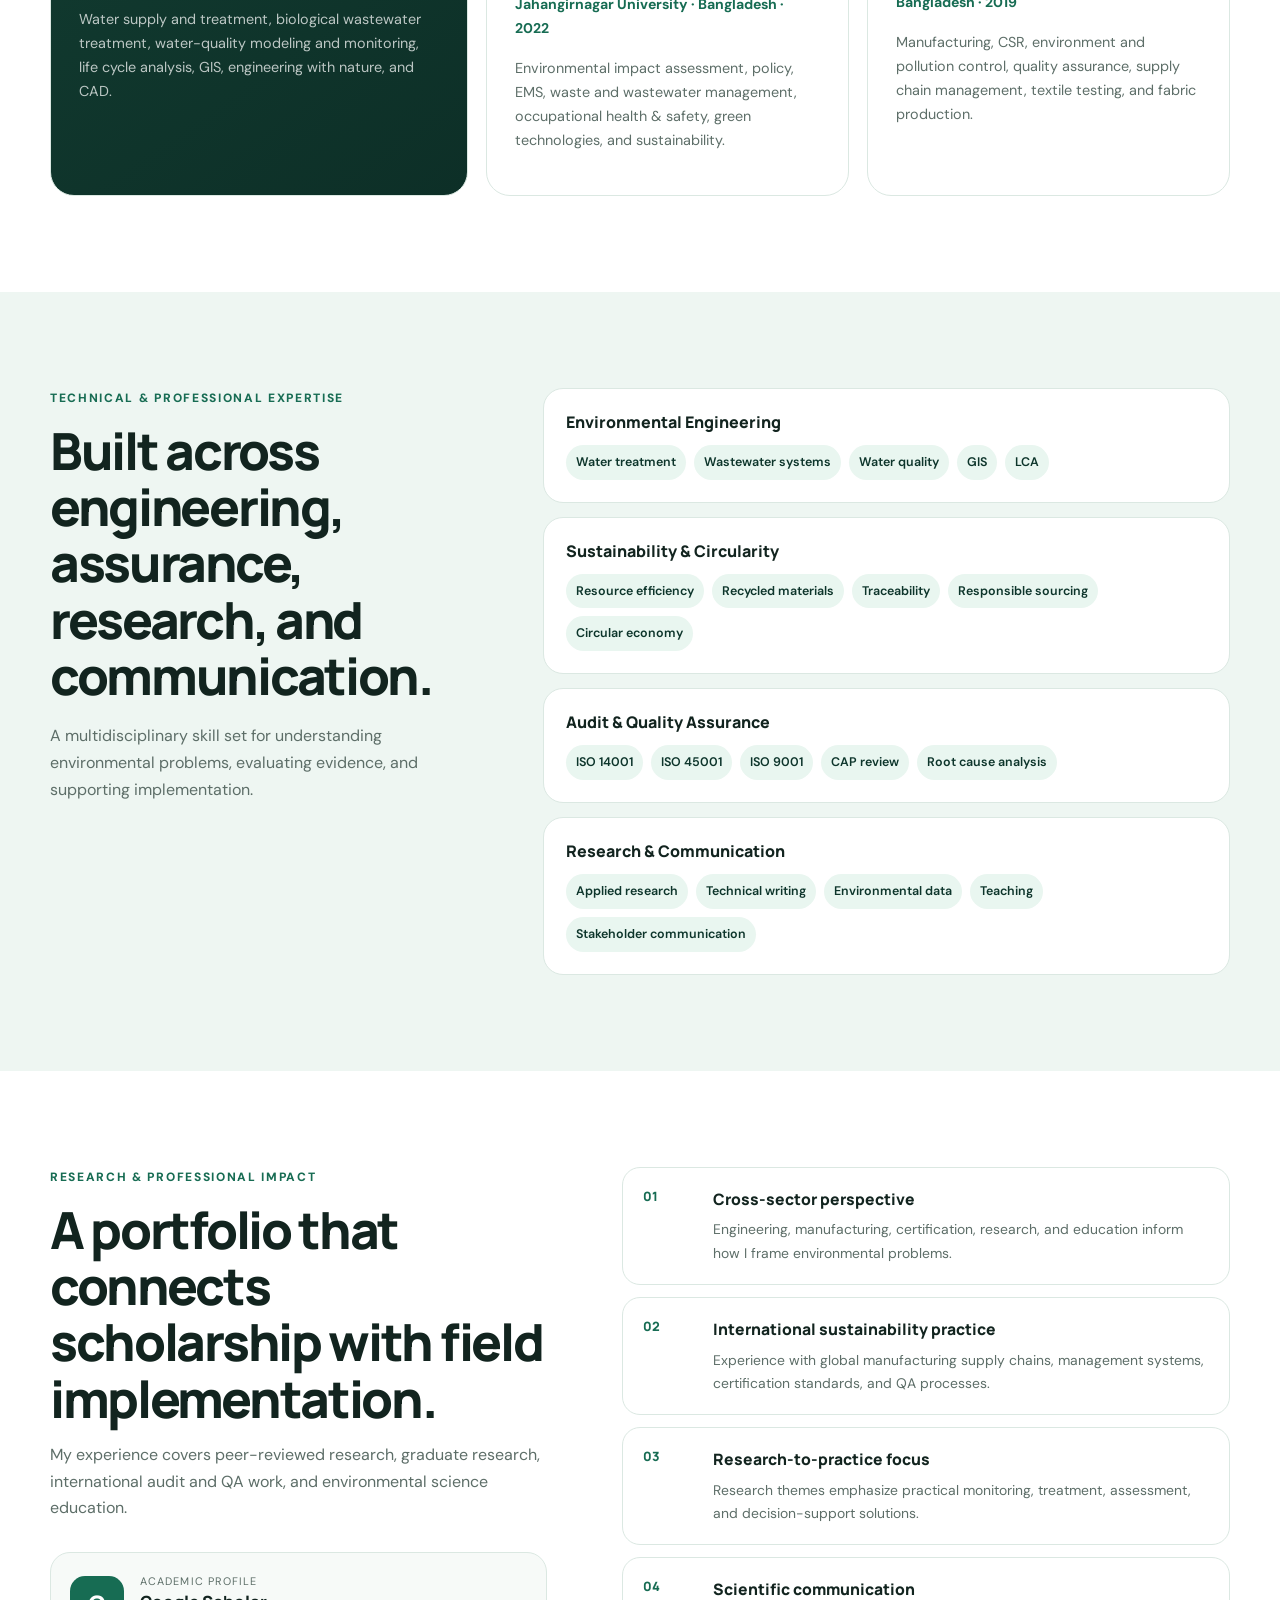
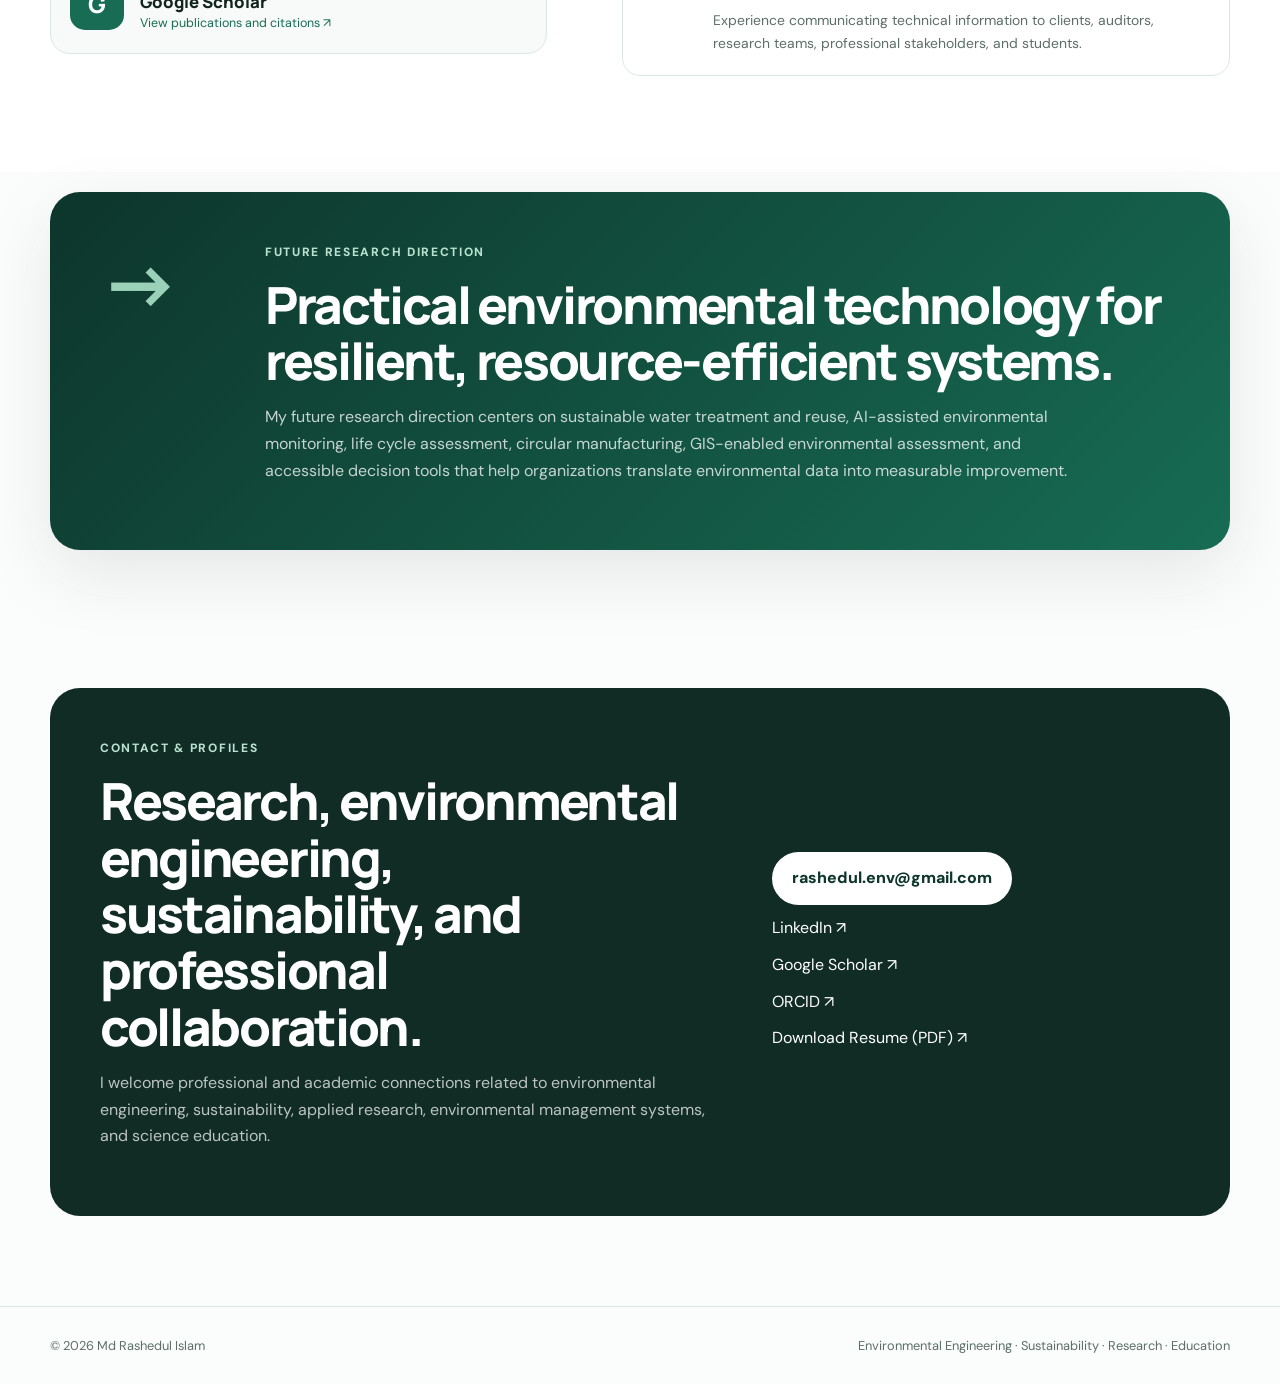
==== commit 32c7c111: "Add files via upload" ====
--- a/index.html
+++ b/index.html
@@ -1,265 +1,39 @@
 <!DOCTYPE html>
-<html lang="en">
-<head>
-  <meta charset="UTF-8" />
-  <meta name="viewport" content="width=device-width, initial-scale=1.0" />
-  <meta name="description" content="Research and professional portfolio of Md Rashedul Islam, environmental engineer and sustainability researcher." />
-  <meta name="keywords" content="environmental engineering, sustainability, water treatment, wastewater treatment, life cycle assessment, circular economy, environmental monitoring" />
-  <meta name="author" content="Md Rashedul Islam" />
-  <title>Md Rashedul Islam | Environmental Engineer & Researcher</title>
-  <link rel="preconnect" href="https://fonts.googleapis.com">
-  <link rel="preconnect" href="https://fonts.gstatic.com" crossorigin>
-  <link href="https://fonts.googleapis.com/css2?family=Inter:wght@400;500;600;700&family=Manrope:wght@600;700;800&display=swap" rel="stylesheet">
-  <link rel="stylesheet" href="styles.css" />
-</head>
+<html lang="en"><head><meta charset="UTF-8"><meta name="viewport" content="width=device-width, initial-scale=1.0"><meta name="description" content="Research and professional portfolio of Md Rashedul Islam - environmental engineer, sustainability and compliance professional, researcher, and educator."><meta name="author" content="Md Rashedul Islam"><title>Md Rashedul Islam | Environmental Engineer & Sustainability Researcher</title><link rel="preconnect" href="https://fonts.googleapis.com"><link rel="preconnect" href="https://fonts.gstatic.com" crossorigin><link href="https://fonts.googleapis.com/css2?family=DM+Sans:wght@400;500;600;700&family=Manrope:wght@600;700;800&display=swap" rel="stylesheet"><link rel="stylesheet" href="styles.css"></head>
 <body>
-  <header class="site-header">
-    <div class="container nav-wrap">
-      <a class="brand" href="#home" aria-label="Home">MRI<span>.</span></a>
-      <button class="menu-toggle" aria-label="Open navigation" aria-expanded="false">☰</button>
-      <nav class="site-nav" aria-label="Main navigation">
-        <a href="#about">About</a>
-        <a href="#research">Research</a>
-        <a href="#publications">Publications</a>
-        <a href="#experience">Experience</a>
-        <a href="#impact">Impact</a>
-        <a href="#contact" class="nav-cta">Contact</a>
-      </nav>
-    </div>
-  </header>
-
-  <main>
-    <section class="hero" id="home">
-      <div class="container hero-grid">
-        <div class="hero-copy">
-          <p class="eyebrow">Environmental Engineering • Sustainability • Applied Research</p>
-          <h1>Md Rashedul Islam</h1>
-          <h2>Environmental Engineer & Sustainability Researcher</h2>
-          <p class="hero-text">
-            I work at the intersection of environmental engineering, industrial sustainability,
-            water and wastewater treatment, life cycle assessment, circular economy, and smart
-            environmental monitoring. My goal is to translate research into practical tools that
-            improve resource efficiency and environmental performance.
-          </p>
-          <div class="hero-actions">
-            <a class="button primary" href="#research">Explore My Research</a>
-            <a class="button secondary" href="#publications">View Publications</a>
-          </div>
-          <div class="focus-row" aria-label="Research focus areas">
-            <span>Water & Wastewater</span>
-            <span>Life Cycle Assessment</span>
-            <span>Circular Economy</span>
-            <span>Smart Monitoring</span>
-          </div>
-        </div>
-        <aside class="hero-panel" aria-label="Profile highlights">
-          <div class="panel-kicker">Research profile</div>
-          <div class="metric"><strong>400+</strong><span>Environmental, sustainability & compliance audits</span></div>
-          <div class="metric"><strong>3</strong><span>Countries with professional audit experience</span></div>
-          <div class="metric"><strong>15+</strong><span>Standards and systems across sustainability, quality & compliance</span></div>
-          <div class="panel-note">Focused on evidence-based environmental improvement in industry and communities.</div>
-        </aside>
-      </div>
-    </section>
-
-    <section class="section" id="about">
-      <div class="container two-col">
-        <div>
-          <p class="section-label">About</p>
-          <h2>Engineering experience grounded in sustainability practice</h2>
-        </div>
-        <div class="body-copy">
-          <p>
-            My background combines environmental engineering research with several years of
-            professional experience in sustainability, environmental auditing, quality assurance,
-            certification, and responsible manufacturing. I have assessed environmental and social
-            performance across manufacturing and supply-chain facilities and have worked with
-            international standards covering environmental management, occupational health and
-            safety, quality, recycled materials, organic textiles, traceability, and responsible sourcing.
-          </p>
-          <p>
-            My academic work focuses on practical environmental technologies and decision tools,
-            including sustainable water treatment, resource-efficient manufacturing, life cycle
-            assessment, circular production systems, and data-driven environmental monitoring.
-          </p>
-        </div>
-      </div>
-    </section>
-
-    <section class="section alt" id="research">
-      <div class="container">
-        <p class="section-label">Research</p>
-        <h2>Research areas and proposed work</h2>
-        <p class="section-intro">My research interests focus on scalable environmental solutions with practical relevance for U.S. industries and communities.</p>
-        <div class="card-grid">
-          <article class="card">
-            <div class="icon">01</div>
-            <h3>Water & Wastewater Treatment</h3>
-            <p>Developing and evaluating sustainable approaches for purification, industrial effluent treatment, monitoring, and water reuse.</p>
-          </article>
-          <article class="card">
-            <div class="icon">02</div>
-            <h3>Life Cycle Assessment</h3>
-            <p>Applying LCA to compare environmental impacts, identify hotspots, and support better material and process decisions, including recycled textile systems.</p>
-          </article>
-          <article class="card">
-            <div class="icon">03</div>
-            <h3>Smart Environmental Monitoring</h3>
-            <p>Exploring sensor-enabled and AI-assisted systems for real-time environmental monitoring, performance optimization, and data-informed decision-making.</p>
-          </article>
-          <article class="card">
-            <div class="icon">04</div>
-            <h3>Circular Economy & Resource Efficiency</h3>
-            <p>Advancing practical methods to reduce waste, improve resource productivity, increase recycled content, and support circular manufacturing models.</p>
-          </article>
-          <article class="card">
-            <div class="icon">05</div>
-            <h3>Industrial Sustainability</h3>
-            <p>Connecting environmental management systems, energy and water efficiency, traceability, and supplier performance to measurable sustainability outcomes.</p>
-          </article>
-          <article class="card">
-            <div class="icon">06</div>
-            <h3>Accessible Tools for SMEs</h3>
-            <p>Designing simplified environmental assessment and decision-support approaches that can be adopted by small and medium-sized enterprises.</p>
-          </article>
-        </div>
-      </div>
-    </section>
-
-    <section class="section" id="publications">
-      <div class="container">
-        <p class="section-label">Publications</p>
-        <h2>Selected research publication</h2>
-        <article class="publication-card">
-          <div class="pub-year">2025</div>
-          <div>
-            <h3>AI-Driven Water Purification Model Implementation in Smart Cities: Real-Time Solar Desalination and Effluent Treatment</h3>
-            <p class="pub-meta">International Journal of Business and Economics Insights • Vol. 5, Issue 3 • pp. 170–204</p>
-            <p>
-              Research examining an AI-enabled environmental model integrating real-time monitoring,
-              solar desalination, and effluent treatment concepts for smart-city water management.
-            </p>
-            <p class="small-note">Add your DOI and journal webpage link here before publishing the site.</p>
-          </div>
-        </article>
-        <div class="publication-placeholder">
-          <strong>Additional publications and works in progress</strong>
-          <span>Add peer-reviewed papers, conference presentations, accepted manuscripts, and research outputs as they become available.</span>
-        </div>
-      </div>
-    </section>
-
-    <section class="section alt" id="experience">
-      <div class="container">
-        <p class="section-label">Professional Experience</p>
-        <h2>Research, auditing, quality assurance & education</h2>
-        <div class="timeline">
-          <div class="timeline-item">
-            <div class="timeline-dot"></div>
-            <div class="timeline-content">
-              <span class="timeline-date">2025–2026</span>
-              <h3>Research Assistant • Center for Resiliency, Lamar University</h3>
-              <p>Supported applied environmental and sustainability research, including work related to life cycle assessment, resource efficiency, resilient systems, and environmental technology.</p>
-            </div>
-          </div>
-          <div class="timeline-item">
-            <div class="timeline-dot"></div>
-            <div class="timeline-content">
-              <span class="timeline-date">2019–2024</span>
-              <h3>Environmental & Sustainability Auditing / Quality Assurance</h3>
-              <p>Completed more than 400 audits across Bangladesh, the United Arab Emirates, and Ethiopia. Responsibilities included facility assessments, report review, corrective-action verification, traceability, environmental performance, supplier support, and certification decision-making.</p>
-              <div class="tag-wrap">
-                <span>ISO 14001</span><span>ISO 9001</span><span>ISO 45001</span><span>GOTS</span><span>GRS</span><span>RCS</span><span>OCS</span><span>Better Cotton</span><span>SMETA</span>
-              </div>
-            </div>
-          </div>
-          <div class="timeline-item">
-            <div class="timeline-dot"></div>
-            <div class="timeline-content">
-              <span class="timeline-date">Current</span>
-              <h3>Environmental Systems Education</h3>
-              <p>Translate environmental science and engineering concepts into accessible instruction, emphasizing ecosystems, sustainability, resource use, environmental systems, and scientific reasoning.</p>
-            </div>
-          </div>
-        </div>
-      </div>
-    </section>
-
-    <section class="section" id="education">
-      <div class="container">
-        <p class="section-label">Education</p>
-        <h2>Academic preparation</h2>
-        <div class="education-grid">
-          <div class="education-card">
-            <span>Master’s Degree</span>
-            <h3>Environmental Engineering</h3>
-            <p>Lamar University • Texas, USA</p>
-          </div>
-          <div class="education-card">
-            <span>Master’s Degree</span>
-            <h3>Environmental Science & Management</h3>
-            <p>Jahangirnagar University</p>
-          </div>
-          <div class="education-card">
-            <span>Bachelor’s Degree</span>
-            <h3>Textile Engineering</h3>
-            <p>Foundation in manufacturing processes, materials, quality, and industrial systems.</p>
-          </div>
-        </div>
-      </div>
-    </section>
-
-    <section class="section alt" id="impact">
-      <div class="container impact-grid">
-        <div>
-          <p class="section-label">Research & Professional Impact</p>
-          <h2>Connecting research with real-world environmental performance</h2>
-          <p class="section-intro">My work combines scientific research with extensive field experience in industrial facilities, helping bridge the gap between environmental goals and practical implementation.</p>
-        </div>
-        <div class="impact-list">
-          <div><strong>Field-informed research</strong><span>Research questions shaped by direct exposure to environmental challenges in manufacturing and supply chains.</span></div>
-          <div><strong>International experience</strong><span>Professional assessments across multiple countries, production systems, and sustainability frameworks.</span></div>
-          <div><strong>Implementation focus</strong><span>Emphasis on tools and technologies that organizations can use to improve water, energy, materials, traceability, and environmental performance.</span></div>
-          <div><strong>Future direction</strong><span>Continued work on water treatment, smart monitoring, LCA, circular manufacturing, and practical sustainability tools for industry.</span></div>
-        </div>
-      </div>
-    </section>
-
-    <section class="section" id="profiles">
-      <div class="container">
-        <p class="section-label">Professional Profiles</p>
-        <h2>Research links and credentials</h2>
-        <div class="profile-links">
-          <a href="#" aria-label="Google Scholar placeholder"><span>Google Scholar</span><small>Add profile URL</small></a>
-          <a href="#" aria-label="ORCID placeholder"><span>ORCID</span><small>Add ORCID URL</small></a>
-          <a href="#" aria-label="LinkedIn placeholder"><span>LinkedIn</span><small>Add profile URL</small></a>
-          <a href="#" aria-label="ResearchGate placeholder"><span>ResearchGate</span><small>Add profile URL</small></a>
-        </div>
-      </div>
-    </section>
-
-    <section class="contact-section" id="contact">
-      <div class="container contact-card">
-        <div>
-          <p class="section-label light">Contact</p>
-          <h2>Research, sustainability & professional collaboration</h2>
-          <p>I welcome professional conversations related to environmental engineering, sustainability, water systems, life cycle assessment, circular economy, industrial environmental performance, and applied research.</p>
-        </div>
-        <div class="contact-actions">
-          <a class="button light-button" href="mailto:YOUR-EMAIL@example.com">Email Me</a>
-          <span>Replace the placeholder with your professional email before publishing.</span>
-        </div>
-      </div>
-    </section>
-  </main>
-
-  <footer>
-    <div class="container footer-wrap">
-      <div>© <span id="year"></span> Md Rashedul Islam</div>
-      <div>Environmental Engineering • Sustainability • Applied Research</div>
-    </div>
-  </footer>
-
-  <script src="script.js"></script>
-</body>
-</html>
+<header class="site-header"><div class="container nav-wrap"><a class="brand" href="#home">MRI<span>.</span></a><button class="menu-toggle" aria-label="Open navigation" aria-expanded="false">☰</button><nav class="site-nav"><a href="#about">About</a><a href="#research">Research</a><a href="#publication">Publications</a><a href="#experience">Experience</a><a href="#education">Education</a><a href="#impact">Impact</a><a class="nav-cta" href="#contact">Contact</a></nav></div></header>
+<main>
+<section class="hero" id="home"><div class="container hero-grid"><div class="hero-copy"><p class="eyebrow">Environmental Engineering · Sustainability · Applied Research · Education</p><h1>Md Rashedul<br><span>Islam</span></h1><p class="hero-role">Environmental Engineer · Sustainability & Compliance Professional · Researcher · Educator</p><p class="hero-text">I work across environmental engineering, industrial sustainability, management systems, applied research, and science education. My focus is translating environmental evidence into practical solutions for water and wastewater systems, circular production, resource efficiency, responsible manufacturing, and data-informed environmental management.</p><div class="hero-actions"><a class="button primary" href="#research">Explore My Research <span>→</span></a><a class="button secondary" href="https://scholar.google.com/citations?hl=en&authuser=1&user=k-cowZ4AAAAJ" target="_blank">Google Scholar ↗</a></div><div class="quick-tags"><span>Water & Wastewater</span><span>Life Cycle Assessment</span><span>GIS & Digital Twin</span><span>AI Environmental Systems</span></div></div>
+<div class="portrait-column"><div class="portrait-frame"><img src="profile-photo.jpg" alt="Professional portrait of Md Rashedul Islam"><div class="portrait-badge">Environmental<br>Engineer</div></div><div class="stat-strip"><div><strong>5+</strong><span>Years of professional experience</span></div><div><strong>6</strong><span>Selected research publications</span></div><div><strong>3</strong><span>Engineering & environmental degrees</span></div></div></div></div><div class="hero-orb orb-one"></div><div class="hero-orb orb-two"></div></section>
+<section class="credibility-bar"><div class="container credibility-grid"><span>Environmental Engineering</span><span>Industrial Sustainability</span><span>Applied Research</span><span>Quality Assurance</span><span>Science Education</span></div></section>
+<section class="section" id="about"><div class="container about-grid"><div class="section-heading sticky-heading"><p class="section-label">About Me</p><h2>A career connecting engineering, sustainability assurance, research, and education.</h2><div class="heading-line"></div></div><div class="about-copy"><p class="lead">My professional path is interdisciplinary by design.</p><p>I began in textile engineering, where I developed a practical understanding of manufacturing systems, material performance, quality, supply chains, and industrial operations. I then expanded into Environmental Sciences & Management and Environmental Engineering, building expertise in environmental management systems, wastewater and water systems, life cycle thinking, GIS, sustainability, and environmental decision-making.</p><p>From 2019 to 2024, I progressed through auditing and quality-assurance roles in international sustainability and certification work. My responsibilities included third-party assessments, management-system evaluation, traceability and chain-of-custody verification, nonconformity review, corrective-action verification, auditor feedback, and QA oversight across manufacturing supply chains.</p><p>At Lamar University, I served as a Research Assistant with the Center for Resiliency and completed an M.S. in Environmental Engineering in 2026. My research portfolio spans AI-assisted water purification, coastal carbon and water-quality modeling, GIS-integrated environmental site assessment, blue-carbon remote sensing, smart-city air-quality monitoring, and materials research.</p><p>In 2026, I added secondary science education to this pathway as an Environmental Systems Teacher with Port Arthur ISD, bringing professional environmental practice into the classroom and strengthening my ability to communicate complex scientific concepts to diverse audiences.</p><div class="about-callout"><span class="callout-mark">“</span><p>My long-term objective is to develop and communicate practical environmental solutions that improve water security, resource efficiency, industrial sustainability, climate resilience, and evidence-based environmental decision-making.</p></div><div class="profile-links-final"><a href="https://www.linkedin.com/in/rashedtanvir/" target="_blank">LinkedIn ↗</a><a href="https://scholar.google.com/citations?hl=en&authuser=1&user=k-cowZ4AAAAJ" target="_blank">Google Scholar ↗</a><a href="https://orcid.org/0009-0002-6928-7866" target="_blank">ORCID ↗</a><a href="mailto:rashedul.env@gmail.com">Email</a></div></div></div></section>
+<section class="section research-section" id="research"><div class="container"><div class="section-top"><div><p class="section-label">Research Portfolio</p><h2>Research themes built around environmental performance, resilience, and scalable technology.</h2></div><p>My research connects environmental engineering with computational tools, field implementation, industrial systems, and sustainability management.</p></div><div class="research-grid">
+<article class="research-card featured-card"><div class="research-number">01</div><div class="research-icon">H₂O</div><h3>Water & Wastewater Treatment</h3><p>Developing and evaluating sustainable treatment approaches that connect water quality, reuse, renewable energy, process control, and resilient infrastructure.</p><ul><li>AI-enabled process optimization</li><li>Solar desalination</li><li>Effluent treatment & reuse</li><li>Water-quality monitoring</li></ul></article>
+<article class="research-card"><div class="research-number">02</div><div class="research-icon">CO₂</div><h3>Blue Carbon & Coastal Systems</h3><p>Studying carbon sequestration in mangroves, salt marshes, and seagrass systems and the relationship between ecosystem health, water quality, and climate mitigation.</p><ul><li>Carbon sequestration</li><li>Coastal water quality</li><li>Remote sensing</li><li>Climate resilience</li></ul></article>
+<article class="research-card"><div class="research-number">03</div><div class="research-icon">AI</div><h3>AI, IoT & Smart Monitoring</h3><p>Exploring machine learning, IoT sensors, and real-time analytics for water, air, and ecosystem monitoring and environmental decision support.</p><ul><li>Predictive analytics</li><li>Smart-city systems</li><li>Sensor networks</li><li>Automated response</li></ul></article>
+<article class="research-card"><div class="research-number">04</div><div class="research-icon">GIS</div><h3>GIS & Digital Twin Assessment</h3><p>Applying geospatial analysis and digital-twin concepts to contaminated-site assessment, plume delineation, monitoring continuity, and remediation planning.</p><ul><li>Spatial analysis</li><li>Plume delineation</li><li>Environmental site assessment</li><li>Decision support</li></ul></article>
+<article class="research-card"><div class="research-number">05</div><div class="research-icon">LCA</div><h3>Life Cycle Assessment & Circularity</h3><p>Using life cycle thinking to compare material and process alternatives, identify hotspots, and support resource-efficient and circular manufacturing systems.</p><ul><li>Recycled cotton</li><li>Carbon, water & energy impacts</li><li>Circular manufacturing</li><li>Industrial decision tools</li></ul></article>
+<article class="research-card"><div class="research-number">06</div><div class="research-icon">EMS</div><h3>Industrial Sustainability & Compliance</h3><p>Connecting environmental management systems and responsible-sourcing requirements with measurable performance, traceability, corrective action, and continual improvement.</p><ul><li>ISO 14001</li><li>Responsible sourcing</li><li>Traceability</li><li>Resource efficiency</li></ul></article>
+</div><div class="research-evidence"><h3>Research-to-practice orientation</h3><p>Across these themes, my consistent interest is practical implementation: how environmental data, engineering methods, management systems, and emerging technologies can be combined to improve decisions in real facilities, communities, and ecosystems.</p></div></div></section>
+<section class="section publication-section" id="publication"><div class="container"><div class="section-top publication-heading"><div><p class="section-label">Publications</p><h2>Selected research across environmental engineering, AI, GIS, climate, and sustainable materials.</h2></div><a class="text-link" href="https://scholar.google.com/citations?hl=en&authuser=1&user=k-cowZ4AAAAJ" target="_blank">View Google Scholar profile ↗</a></div><div class="publications-grid">
+<article class="pub-card-new featured"><div class="pub-meta">2025 · Coastal ecosystems · AI · Water quality</div><h3>Modeling of an AI-Integrated Predictive Framework for Coastal Ecosystem Carbon Sequestration and Water Quality Assessment</h3><p><b>Review of Applied Science and Technology</b>, 4(2), 669-696. Integrates machine learning, deep learning, remote sensing, and ecological indicators to connect blue-carbon sequestration with water-quality dynamics.</p><div class="pub-links"><a href="https://doi.org/10.63125/z6h8ky18" target="_blank">DOI ↗</a><a href="https://scholar.google.com/citations?hl=en&authuser=1&user=k-cowZ4AAAAJ" target="_blank">Google Scholar ↗</a></div></article>
+<article class="pub-card-new"><div class="pub-meta">2025 · Water treatment · Smart cities</div><h3>AI-Driven Water Purification Model Implementation in Smart Cities: Real-Time Solar Desalination and Effluent Treatment</h3><p><b>International Journal of Business and Economics Insights</b>, 5(3), 270-293. Explores AI-enabled control of solar desalination and effluent treatment for resilient, resource-efficient urban water systems.</p><div class="pub-links"><a href="https://doi.org/10.63125/fbxtdt92s" target="_blank">DOI ↗</a></div></article>
+<article class="pub-card-new"><div class="pub-meta">2025 · Blue carbon · Remote sensing</div><h3>Carbon Sequestration in Coastal Ecosystems: A Review of Modeling Techniques and Applications</h3><p><b>American Journal of Advanced Technology and Engineering Solutions</b>, 1(1), 41-70. Reviews AI, satellite, LiDAR, and UAV approaches for scalable blue-carbon assessment and forecasting.</p><div class="pub-links"><a href="https://doi.org/10.63125/4z73rb29" target="_blank">DOI ↗</a></div></article>
+<article class="pub-card-new"><div class="pub-meta">2024 · GIS · Digital twin · Site assessment</div><h3>GIS-Integrated Digital Twin Framework for Dynamic Environmental Site Assessment and Contaminated Plume Delineation in Petroleum Hydrocarbon Spill Zones</h3><p><b>American Journal of Data Science and Analytics</b>, 5(12), 1-42. Examines GIS integration, digital-twin responsiveness, and real-time environmental data for plume delineation and remediation decision support.</p><div class="pub-links"><a href="https://doi.org/10.63125/ks6je191" target="_blank">DOI ↗</a></div></article>
+<article class="pub-card-new"><div class="pub-meta">2024 · Air quality · AI · IoT</div><h3>PRISMA Guided Review of AI Driven Automated Control Systems for Real Time Air Quality Monitoring in Smart Cities</h3><p><b>Journal of Machine Learning, Data Engineering and Data Science</b>, 1(1), 147-162. Reviews AI and IoT sensor systems for real-time urban air-quality monitoring, analytics, and adaptive responses.</p><div class="pub-links"><a href="https://doi.org/10.70008/jmldeds.v1i01.51" target="_blank">DOI ↗</a></div></article>
+<article class="pub-card-new"><div class="pub-meta">2025 · Textile engineering · Materials</div><h3>Comparative Study of Physical Properties of Cotton and Cotton-Lycra Single Jersey Knit Fabrics: Grey Stage vs. Finished Stage</h3><p><b>International Journal of Textile Science</b>, 14(1), 5-14. Compares GSM, bursting strength, shrinkage, pilling, and abrasion resistance across cotton and cotton-Lycra fabrics.</p><div class="pub-links"><a href="https://doi.org/10.5923/j.textile.20251401.02" target="_blank">DOI ↗</a></div></article>
+</div></div></section>
+<section class="section" id="experience"><div class="container"><div class="section-top"><div><p class="section-label">Professional Journey</p><h2>Experience across education, research, environmental auditing, and quality assurance.</h2></div><p>My career combines technical environmental assessment, international certification work, applied research, leadership, and science communication.</p></div><div class="career-timeline">
+<article class="career-item current-item"><div class="career-date">Aug 2026–Present</div><div class="career-marker"><span></span></div><div class="career-content"><div class="career-header"><div><p class="career-kicker">Science Education</p><h3>Environmental Systems Teacher</h3><h4>Port Arthur Independent School District · Texas, USA</h4></div><span class="status-pill">Current</span></div><p>Teach Environmental Systems through standards-aligned lessons, guided notes, visual demonstrations, inquiry, assessments, and real-world examples. Connect classroom science with professional environmental engineering, sustainability, and community applications.</p><div class="tag-wrap"><span>Ecosystems</span><span>Earth Systems</span><span>Sustainability</span><span>Environmental Science</span><span>Science Communication</span></div></div></article>
+<article class="career-item"><div class="career-date">2025 & 2026</div><div class="career-marker"><span></span></div><div class="career-content"><p class="career-kicker">Applied Research</p><h3>Research Assistant</h3><h4>Center for Resiliency · Lamar University · Beaumont, Texas</h4><p>Supported research in environmental management, sustainability, resilience, resource efficiency, LCA, environmental-impact evaluation, and technical documentation.</p><div class="tag-wrap"><span>LCA</span><span>Resilience</span><span>Environmental Data</span><span>Sustainability</span></div></div></article>
+<article class="career-item major-item"><div class="career-date">Jan 2022–Jun 2024</div><div class="career-marker"><span></span></div><div class="career-content"><p class="career-kicker">Quality Assurance & Sustainability</p><h3>Supervisor - Quality Assurance</h3><h4>GSCS International Ltd. · Bangladesh · International program coverage</h4><p>Coordinated and reviewed third-party audits and certification work across environmental, occupational health & safety, quality, sustainability, and textile standards. Evaluated audit evidence, nonconformities, CAPs, traceability, and chain-of-custody systems while mentoring auditors and supporting QA consistency.</p><div class="tag-wrap standards"><span>ISO 14001</span><span>ISO 45001</span><span>ISO 9001</span><span>GOTS</span><span>GRS</span><span>RCS</span><span>OCS</span><span>RDS</span><span>RWS</span><span>Better Cotton</span><span>OBP</span></div></div></article>
+<article class="career-item"><div class="career-date">Aug–Dec 2021</div><div class="career-marker"><span></span></div><div class="career-content"><p class="career-kicker">Quality Assurance</p><h3>Reviewer - Quality Assurance</h3><h4>GSCS International Ltd. · Bangladesh</h4><p>Reviewed audit reports, objective evidence, nonconformities, traceability records, and corrective-action documentation for technical accuracy and certification conformity.</p></div></article>
+<article class="career-item"><div class="career-date">Jan–Jul 2021</div><div class="career-marker"><span></span></div><div class="career-content"><p class="career-kicker">Third-Party Auditing</p><h3>Lead Auditor</h3><h4>CERES - Certification of Environmental Standards GmbH · Bangladesh</h4><p>Conducted third-party audits of environmental, occupational health & safety, quality, and sustainability management systems; prepared evidence-based reports and presented findings to client management.</p></div></article>
+<article class="career-item"><div class="career-date">Nov 2019–Dec 2020</div><div class="career-marker"><span></span></div><div class="career-content"><p class="career-kicker">Third-Party Auditing</p><h3>Auditor</h3><h4>GSCS International Ltd. · Bangladesh</h4><p>Performed manufacturing-facility audits, reviewed management-system and traceability documentation, identified nonconformities, monitored corrective actions, and prepared audit reports.</p></div></article>
+</div></div></section>
+<section class="section education-section" id="education"><div class="container"><div class="section-top"><div><p class="section-label">Education</p><h2>An interdisciplinary foundation spanning engineering, environmental management, and manufacturing.</h2></div><p>My academic progression mirrors my professional path: from production systems to environmental management and then to advanced environmental engineering.</p></div><div class="education-grid"><article class="education-card prominent"><div class="degree-year">2026</div><p class="degree-level">Master of Science</p><h3>Environmental Engineering</h3><h4>Lamar University · Texas, USA</h4><p>Water supply and treatment, biological wastewater treatment, water-quality modeling and monitoring, life cycle analysis, GIS, engineering with nature, and CAD.</p></article><article class="education-card"><div class="degree-icon">02</div><p class="degree-level">Master of Science</p><h3>Environmental Sciences & Management</h3><h4>Jahangirnagar University · Bangladesh · 2022</h4><p>Environmental impact assessment, policy, EMS, waste and wastewater management, occupational health & safety, green technologies, and sustainability.</p></article><article class="education-card"><div class="degree-icon">03</div><p class="degree-level">Bachelor of Science</p><h3>Textile Engineering</h3><h4>BGMEA University of Fashion & Technology · Bangladesh · 2019</h4><p>Manufacturing, CSR, environment and pollution control, quality assurance, supply chain management, textile testing, and fabric production.</p></article></div></div></section>
+<section class="section expertise-section"><div class="container expertise-grid"><div><p class="section-label">Technical & Professional Expertise</p><h2>Built across engineering, assurance, research, and communication.</h2><p class="expertise-intro">A multidisciplinary skill set for understanding environmental problems, evaluating evidence, and supporting implementation.</p></div><div class="skill-groups"><div class="skill-group"><h3>Environmental Engineering</h3><div><span>Water treatment</span><span>Wastewater systems</span><span>Water quality</span><span>GIS</span><span>LCA</span></div></div><div class="skill-group"><h3>Sustainability & Circularity</h3><div><span>Resource efficiency</span><span>Recycled materials</span><span>Traceability</span><span>Responsible sourcing</span><span>Circular economy</span></div></div><div class="skill-group"><h3>Audit & Quality Assurance</h3><div><span>ISO 14001</span><span>ISO 45001</span><span>ISO 9001</span><span>CAP review</span><span>Root cause analysis</span></div></div><div class="skill-group"><h3>Research & Communication</h3><div><span>Applied research</span><span>Technical writing</span><span>Environmental data</span><span>Teaching</span><span>Stakeholder communication</span></div></div></div></div></section>
+<section class="section impact-section" id="impact"><div class="container impact-grid"><div><p class="section-label">Research & Professional Impact</p><h2>A portfolio that connects scholarship with field implementation.</h2><p class="impact-intro">My experience covers peer-reviewed research, graduate research, international audit and QA work, and environmental science education.</p><a class="scholar-card" href="https://scholar.google.com/citations?hl=en&authuser=1&user=k-cowZ4AAAAJ" target="_blank"><div class="scholar-logo">G</div><div><small>Academic profile</small><strong>Google Scholar</strong><span>View publications and citations ↗</span></div></a></div><div class="impact-points"><div><span>01</span><div><strong>Cross-sector perspective</strong><p>Engineering, manufacturing, certification, research, and education inform how I frame environmental problems.</p></div></div><div><span>02</span><div><strong>International sustainability practice</strong><p>Experience with global manufacturing supply chains, management systems, certification standards, and QA processes.</p></div></div><div><span>03</span><div><strong>Research-to-practice focus</strong><p>Research themes emphasize practical monitoring, treatment, assessment, and decision-support solutions.</p></div></div><div><span>04</span><div><strong>Scientific communication</strong><p>Experience communicating technical information to clients, auditors, research teams, professional stakeholders, and students.</p></div></div></div></div></section>
+<section class="section future-section"><div class="container future-card"><div class="future-number">→</div><div><p class="section-label light">Future Research Direction</p><h2>Practical environmental technology for resilient, resource-efficient systems.</h2><p>My future research direction centers on sustainable water treatment and reuse, AI-assisted environmental monitoring, life cycle assessment, circular manufacturing, GIS-enabled environmental assessment, and accessible decision tools that help organizations translate environmental data into measurable improvement.</p></div></div></section>
+<section class="section contact-section" id="contact"><div class="container contact-card"><div><p class="section-label light">Contact & Profiles</p><h2>Research, environmental engineering, sustainability, and professional collaboration.</h2><p>I welcome professional and academic connections related to environmental engineering, sustainability, applied research, environmental management systems, and science education.</p></div><div class="contact-actions"><a class="button light-button" href="mailto:rashedul.env@gmail.com">rashedul.env@gmail.com</a><a href="https://www.linkedin.com/in/rashedtanvir/" target="_blank">LinkedIn ↗</a><a href="https://scholar.google.com/citations?hl=en&authuser=1&user=k-cowZ4AAAAJ" target="_blank">Google Scholar ↗</a><a href="https://orcid.org/0009-0002-6928-7866" target="_blank">ORCID ↗</a><a href="Md_Rashedul_Islam_Resume.pdf" target="_blank">Download Resume (PDF) ↗</a></div></div></section>
+</main><footer><div class="container footer-wrap"><span>© 2026 Md Rashedul Islam</span><span>Environmental Engineering · Sustainability · Research · Education</span></div></footer><script src="script.js"></script></body></html>
--- a/styles.css
+++ b/styles.css
@@ -1,136 +1,26 @@
-:root {
-  --ink: #10231d;
-  --muted: #556761;
-  --green: #1f6b50;
-  --green-dark: #174b3b;
-  --green-soft: #eaf3ef;
-  --paper: #fbfcfa;
-  --white: #ffffff;
-  --line: #dce5e1;
-  --shadow: 0 20px 60px rgba(16, 35, 29, 0.08);
-}
+:root{--ink:#12241f;--muted:#5d6e68;--green:#176c53;--green2:#2c9070;--deep:#0d352b;--lime:#bde8d1;--mint:#e9f6f0;--paper:#fbfdfc;--white:#fff;--line:#dbe8e2;--gold:#d6a94c;--shadow:0 24px 70px rgba(18,36,31,.10);--radius:26px}
+*{box-sizing:border-box}html{scroll-behavior:smooth}body{margin:0;font-family:"DM Sans",system-ui,sans-serif;color:var(--ink);background:var(--paper);line-height:1.67}a{color:inherit;text-decoration:none}img{max-width:100%;display:block}.container{width:min(1180px,calc(100% - 42px));margin:auto}
+.site-header{position:sticky;top:0;z-index:50;background:rgba(251,253,252,.92);backdrop-filter:blur(18px);border-bottom:1px solid rgba(219,232,226,.85)}.nav-wrap{height:76px;display:flex;align-items:center;justify-content:space-between}.brand{font:800 1.45rem Manrope}.brand span{color:var(--green2)}.site-nav{display:flex;gap:24px;align-items:center;font-size:.9rem;font-weight:700}.site-nav a:hover{color:var(--green)}.nav-cta{background:var(--green);color:#fff;padding:10px 17px;border-radius:999px}.menu-toggle{display:none;border:0;background:none;font-size:1.4rem}
+.hero{position:relative;overflow:hidden;padding:92px 0 68px;background:linear-gradient(135deg,#f9fcfa 0%,#edf8f3 58%,#e4f3ec 100%)}.hero-grid{position:relative;z-index:2;display:grid;grid-template-columns:1.1fr .75fr;gap:84px;align-items:center}.eyebrow,.section-label{margin:0 0 14px;text-transform:uppercase;letter-spacing:.14em;font-size:.75rem;font-weight:800;color:var(--green)}.hero h1{font:800 clamp(3.4rem,6.8vw,6.2rem)/.92 Manrope;letter-spacing:-.065em;margin:0}.hero h1 span{color:var(--green)}.hero-role{font:700 clamp(1.25rem,2vw,1.75rem) Manrope;color:var(--deep);margin:22px 0 14px}.hero-text{font-size:1.08rem;color:var(--muted);max-width:720px}.hero-actions{display:flex;gap:12px;flex-wrap:wrap;margin-top:30px}.button{display:inline-flex;align-items:center;gap:10px;justify-content:center;padding:13px 20px;border-radius:999px;font-weight:800;transition:.2s}.button:hover{transform:translateY(-2px)}.primary{background:var(--green);color:#fff;box-shadow:0 12px 28px rgba(23,108,83,.2)}.secondary{background:#fff;border:1px solid var(--line)}.quick-tags{display:flex;gap:8px;flex-wrap:wrap;margin-top:27px}.quick-tags span,.tag-wrap span{padding:7px 10px;border-radius:999px;background:rgba(255,255,255,.75);border:1px solid var(--line);font-size:.76rem;font-weight:700;color:var(--deep)}
+.portrait-column{position:relative}.portrait-frame{position:relative;border-radius:34px;overflow:hidden;box-shadow:var(--shadow);background:linear-gradient(160deg,#dfeee8,#c7ded4);border:8px solid rgba(255,255,255,.75);min-height:470px}.portrait-frame img{width:100%;height:100%;min-height:470px;object-fit:cover;object-position:center top}.portrait-fallback{display:none;min-height:470px;place-items:center;text-align:center;padding:40px;color:var(--deep)}.portrait-fallback strong{font:800 2rem Manrope}.portrait-fallback span{font-size:.9rem;color:var(--muted)}.portrait-badge{position:absolute;right:18px;bottom:18px;background:rgba(13,53,43,.92);color:#fff;padding:13px 17px;border-radius:16px;font:700 .82rem/1.3 Manrope;backdrop-filter:blur(10px)}.stat-strip{display:grid;grid-template-columns:repeat(3,1fr);gap:10px;margin-top:12px}.stat-strip div{background:#fff;border:1px solid var(--line);padding:15px;border-radius:17px}.stat-strip strong{display:block;font:800 1.25rem Manrope;color:var(--green)}.stat-strip span{font-size:.72rem;color:var(--muted)}.hero-orb{position:absolute;border-radius:50%;filter:blur(1px)}.orb-one{width:360px;height:360px;right:-160px;top:-130px;background:rgba(44,144,112,.12)}.orb-two{width:180px;height:180px;left:43%;bottom:-90px;background:rgba(189,232,209,.45)}
+.credibility-bar{background:var(--deep);color:#d9eee5}.credibility-grid{min-height:70px;display:flex;align-items:center;justify-content:space-between;gap:20px;font-size:.78rem;font-weight:700;letter-spacing:.04em}.credibility-grid span:not(:last-child)::after{content:"•";margin-left:32px;color:#73b398}
+.section{padding:96px 0}.section h2,.contact-section h2{font:800 clamp(2.1rem,4vw,3.4rem)/1.1 Manrope;letter-spacing:-.045em;margin:0}.section-heading h2{max-width:470px}.about-grid{display:grid;grid-template-columns:.8fr 1.2fr;gap:90px;align-items:start}.sticky-heading{position:sticky;top:120px}.heading-line{width:70px;height:4px;border-radius:4px;background:var(--green);margin-top:25px}.about-copy{font-size:1.02rem;color:var(--muted)}.about-copy .lead{font:700 1.35rem/1.5 Manrope;color:var(--ink);margin-top:0}.about-callout{position:relative;margin-top:32px;background:var(--mint);border-left:4px solid var(--green);border-radius:0 20px 20px 0;padding:24px 28px 24px 50px}.about-callout p{margin:0;color:var(--deep);font-weight:600}.callout-mark{position:absolute;left:18px;top:4px;font:800 3.5rem Georgia;color:var(--green2)}
+.research-section{background:#f0f7f4}.section-top{display:grid;grid-template-columns:1.2fr .8fr;gap:70px;align-items:end;margin-bottom:42px}.section-top>p{color:var(--muted);margin:0}.research-grid{display:grid;grid-template-columns:repeat(3,1fr);gap:18px}.research-card{position:relative;background:#fff;border:1px solid var(--line);border-radius:24px;padding:27px;min-height:390px;overflow:hidden;transition:.25s}.research-card:hover{transform:translateY(-5px);box-shadow:var(--shadow)}.featured-card{background:var(--deep);color:#fff;border-color:var(--deep)}.research-number{position:absolute;right:20px;top:15px;font:800 2.8rem Manrope;color:rgba(23,108,83,.09)}.featured-card .research-number{color:rgba(255,255,255,.09)}.research-icon{width:55px;height:55px;border-radius:16px;display:grid;place-items:center;background:var(--mint);color:var(--green);font:800 .85rem Manrope}.featured-card .research-icon{background:rgba(255,255,255,.12);color:var(--lime)}.research-card h3{font:800 1.28rem/1.25 Manrope;margin:22px 0 11px}.research-card p{color:var(--muted);font-size:.93rem}.featured-card p,.featured-card li{color:rgba(255,255,255,.76)}.research-card ul{margin:18px 0 0;padding-left:18px;font-size:.82rem;color:#536660}.research-card li{margin:5px 0}
+.publication-section{background:#fff}.publication-heading{align-items:center}.text-link{justify-self:end;color:var(--green);font-weight:800}.publication-card{display:grid;grid-template-columns:170px 1fr;border-radius:28px;overflow:hidden;background:#f5faf7;border:1px solid var(--line);box-shadow:var(--shadow)}.pub-side{background:var(--deep);color:#fff;padding:36px 28px;display:flex;flex-direction:column;justify-content:space-between;min-height:330px}.pub-side span{font:800 3rem Manrope;color:var(--lime)}.pub-side small{font-size:.75rem;opacity:.7;text-transform:uppercase;letter-spacing:.1em}.pub-main{padding:38px 42px}.pub-type{font-size:.75rem;color:var(--green);font-weight:800;text-transform:uppercase;letter-spacing:.11em}.pub-main h3{font:800 clamp(1.45rem,2.4vw,2rem)/1.25 Manrope;margin:12px 0}.pub-journal{color:var(--green);font-weight:700}.pub-main>p:not(.pub-type):not(.pub-journal){color:var(--muted)}.pub-actions{display:flex;justify-content:space-between;gap:20px;align-items:center;margin-top:28px;padding-top:20px;border-top:1px solid var(--line);font-size:.84rem}.pub-actions a{font-weight:800;color:var(--green)}.pub-actions span{color:var(--muted)}.research-note{display:grid;grid-template-columns:220px 1fr;gap:25px;margin-top:18px;padding:22px 26px;border-radius:18px;background:#f8fbf9;border:1px dashed #b7cec3}.research-note strong{font:800 1rem Manrope}.research-note p{margin:0;color:var(--muted);font-size:.92rem}
+.experience-section{background:#f5f8f6}.career-timeline{margin-top:45px}.career-item{display:grid;grid-template-columns:150px 35px 1fr;gap:18px;position:relative}.career-date{padding-top:3px;font-size:.77rem;font-weight:800;color:var(--green);text-align:right}.career-marker{position:relative;display:flex;justify-content:center}.career-marker::after{content:"";position:absolute;top:18px;bottom:-1px;width:1px;background:#b5cbc1}.career-item:last-child .career-marker::after{display:none}.career-marker span{position:relative;z-index:2;width:13px;height:13px;border-radius:50%;background:var(--green);border:3px solid #e3f0ea;box-sizing:content-box}.career-content{padding:0 0 44px}.career-kicker{margin:0 0 4px;color:var(--green);text-transform:uppercase;font-size:.7rem;letter-spacing:.12em;font-weight:800}.career-content h3{font:800 1.35rem Manrope;margin:0}.career-content h4{font-size:.9rem;color:var(--muted);margin:5px 0 12px}.career-content>p{color:var(--muted);margin:0 0 15px}.career-header{display:flex;justify-content:space-between;gap:20px}.status-pill{align-self:flex-start;background:#dff3e9;color:var(--green);border-radius:999px;padding:6px 10px;font-size:.7rem;font-weight:800}.major-item .career-content{background:#fff;border:1px solid var(--line);border-radius:22px;padding:26px;margin-bottom:35px;box-shadow:0 15px 45px rgba(18,36,31,.05)}.job-columns{display:grid;grid-template-columns:1fr 1fr;gap:30px;margin:20px 0}.job-columns strong{font:800 .9rem Manrope}.job-columns ul{padding-left:18px;color:var(--muted);font-size:.86rem}.standards span{background:var(--mint)}
+.education-section{background:#fff}.education-grid{display:grid;grid-template-columns:1.15fr 1fr 1fr;gap:18px}.education-card{border:1px solid var(--line);border-radius:24px;padding:28px;background:#fff;min-height:330px}.education-card.prominent{background:linear-gradient(145deg,#123c31,#0d2f27);color:#fff}.degree-year,.degree-icon{width:58px;height:58px;border-radius:16px;display:grid;place-items:center;background:var(--mint);color:var(--green);font:800 .9rem Manrope}.prominent .degree-year{background:rgba(255,255,255,.12);color:var(--lime)}.degree-level{font-size:.7rem;font-weight:800;text-transform:uppercase;letter-spacing:.11em;color:var(--green);margin-top:24px}.prominent .degree-level{color:var(--lime)}.education-card h3{font:800 1.3rem/1.25 Manrope;margin:8px 0}.education-card h4{font-size:.88rem;margin:0 0 16px;color:var(--green)}.prominent h4{color:#bce0d1}.education-card>p:last-child{font-size:.9rem;color:var(--muted)}.prominent>p:last-child{color:rgba(255,255,255,.72)}.coursework-strip{display:flex;flex-wrap:wrap;gap:8px;margin-top:18px}.coursework-strip span{font-size:.74rem;padding:8px 10px;background:#f3f8f5;border-radius:999px;color:#466159;border:1px solid var(--line)}
+.expertise-section{background:#eef6f2}.expertise-grid{display:grid;grid-template-columns:.75fr 1.25fr;gap:80px}.expertise-intro{color:var(--muted);margin-top:20px}.skill-groups{display:grid;gap:14px}.skill-group{background:#fff;border:1px solid var(--line);border-radius:20px;padding:22px}.skill-group h3{font:800 1rem Manrope;margin:0 0 12px}.skill-group>div{display:flex;gap:8px;flex-wrap:wrap}.skill-group span{font-size:.78rem;padding:7px 10px;background:var(--mint);border-radius:999px;color:var(--deep);font-weight:600}
+.impact-section{background:#fff}.impact-grid{display:grid;grid-template-columns:.9fr 1.1fr;gap:75px}.impact-intro{color:var(--muted);font-size:1rem}.scholar-card{margin-top:30px;display:flex;gap:16px;align-items:center;padding:19px;border:1px solid var(--line);border-radius:20px;background:#f7faf8;transition:.2s}.scholar-card:hover{transform:translateY(-3px);box-shadow:var(--shadow)}.scholar-logo{width:54px;height:54px;border-radius:15px;display:grid;place-items:center;background:var(--green);color:white;font:800 1.5rem Manrope}.scholar-card small,.scholar-card strong,.scholar-card span{display:block}.scholar-card small{font-size:.68rem;text-transform:uppercase;letter-spacing:.1em;color:var(--muted)}.scholar-card strong{font:800 1.05rem Manrope}.scholar-card span{font-size:.78rem;color:var(--green)}.impact-points{display:grid;gap:12px}.impact-points>div{display:grid;grid-template-columns:55px 1fr;gap:15px;padding:19px 20px;border:1px solid var(--line);border-radius:18px}.impact-points>div>span{font:800 .8rem Manrope;color:var(--green)}.impact-points strong{font:800 .98rem Manrope}.impact-points p{color:var(--muted);font-size:.87rem;margin:5px 0 0}
+.future-section{padding-top:20px}.future-card{display:grid;grid-template-columns:130px 1fr;gap:35px;background:linear-gradient(135deg,#0d352b,#176c53);border-radius:30px;padding:50px;color:#fff;box-shadow:var(--shadow)}.future-number{font:800 5rem Manrope;color:#9bd1b9;line-height:1}.section-label.light{color:#b9e1cf}.future-card p:last-child{color:rgba(255,255,255,.76);font-size:1rem;max-width:820px}
+.contact-section{padding:42px 0 90px}.contact-card{background:#102c25;color:#fff;border-radius:30px;padding:50px;display:grid;grid-template-columns:1.2fr .8fr;gap:60px;align-items:center}.contact-card p{color:rgba(255,255,255,.72)}.contact-actions{display:flex;flex-direction:column;align-items:flex-start;gap:10px}.light-button{background:#fff;color:var(--deep)}.outline-light{border:1px solid rgba(255,255,255,.35);color:#fff}.contact-actions small{color:rgba(255,255,255,.55)}
+footer{border-top:1px solid var(--line);padding:28px 0;color:var(--muted);font-size:.8rem}.footer-wrap{display:flex;justify-content:space-between;gap:20px;align-items:center}.footer-wrap>div:first-child strong,.footer-wrap>div:first-child span{display:block}.footer-wrap strong{font:800 .9rem Manrope;color:var(--ink)}
+@media(max-width:930px){.menu-toggle{display:block}.site-nav{display:none;position:absolute;top:76px;left:20px;right:20px;background:#fff;border:1px solid var(--line);padding:18px;border-radius:18px;box-shadow:var(--shadow);flex-direction:column;align-items:stretch}.site-nav.open{display:flex}.hero-grid,.about-grid,.expertise-grid,.impact-grid,.contact-card{grid-template-columns:1fr;gap:45px}.portrait-column{max-width:520px}.sticky-heading{position:static}.section-top{grid-template-columns:1fr;gap:18px}.research-grid{grid-template-columns:1fr 1fr}.education-grid{grid-template-columns:1fr 1fr}.education-card.prominent{grid-column:1/-1}.credibility-grid{flex-wrap:wrap;justify-content:center;padding:20px 0}.credibility-grid span:not(:last-child)::after{display:none}.future-card{grid-template-columns:80px 1fr}.job-columns{grid-template-columns:1fr}}
+@media(max-width:650px){.container{width:min(100% - 26px,1180px)}.hero{padding:70px 0 55px}.hero h1{font-size:3.7rem}.portrait-frame,.portrait-frame img,.portrait-fallback{min-height:380px}.stat-strip{grid-template-columns:1fr}.section{padding:72px 0}.research-grid,.education-grid{grid-template-columns:1fr}.education-card.prominent{grid-column:auto}.publication-card{grid-template-columns:1fr}.pub-side{min-height:auto;gap:30px}.pub-main{padding:28px 24px}.pub-actions{align-items:flex-start;flex-direction:column}.research-note{grid-template-columns:1fr}.career-item{grid-template-columns:1fr 25px}.career-date{grid-column:1;text-align:left}.career-marker{grid-column:2;grid-row:1/span 2}.career-content{grid-column:1;grid-row:2}.career-header{flex-direction:column}.future-card{grid-template-columns:1fr;padding:32px 26px}.future-number{display:none}.contact-card{padding:32px 25px}.footer-wrap{flex-direction:column;align-items:flex-start}}
 
-* { box-sizing: border-box; }
-html { scroll-behavior: smooth; }
-body {
-  margin: 0;
-  font-family: "Inter", system-ui, sans-serif;
-  color: var(--ink);
-  background: var(--paper);
-  line-height: 1.65;
-}
-a { color: inherit; text-decoration: none; }
-.container { width: min(1160px, calc(100% - 40px)); margin: 0 auto; }
 
-.site-header {
-  position: sticky; top: 0; z-index: 20;
-  background: rgba(251,252,250,0.92);
-  backdrop-filter: blur(16px);
-  border-bottom: 1px solid rgba(220,229,225,0.8);
-}
-.nav-wrap { min-height: 72px; display: flex; align-items: center; justify-content: space-between; }
-.brand { font-family: "Manrope", sans-serif; font-weight: 800; font-size: 1.35rem; letter-spacing: -0.03em; }
-.brand span { color: var(--green); }
-.site-nav { display: flex; align-items: center; gap: 26px; font-size: .92rem; font-weight: 600; }
-.site-nav a:hover { color: var(--green); }
-.nav-cta { padding: 10px 16px; border: 1px solid var(--green); border-radius: 999px; }
-.menu-toggle { display: none; border: 0; background: none; font-size: 1.4rem; }
-
-.hero { padding: 105px 0 90px; background: radial-gradient(circle at 85% 20%, #dfeee7 0, transparent 34%), linear-gradient(180deg,#f7faf8 0%,#fbfcfa 100%); }
-.hero-grid { display: grid; grid-template-columns: 1.45fr .75fr; gap: 70px; align-items: center; }
-.eyebrow, .section-label { color: var(--green); text-transform: uppercase; letter-spacing: .14em; font-size: .78rem; font-weight: 800; margin: 0 0 14px; }
-.hero h1 { font-family: "Manrope", sans-serif; font-size: clamp(3rem, 6vw, 5.7rem); line-height: .98; letter-spacing: -0.06em; margin: 0; }
-.hero h2 { font-family: "Manrope", sans-serif; font-size: clamp(1.3rem, 2.5vw, 2rem); color: var(--green); margin: 18px 0 22px; }
-.hero-text { max-width: 760px; color: var(--muted); font-size: 1.08rem; }
-.hero-actions { display: flex; gap: 12px; flex-wrap: wrap; margin-top: 28px; }
-.button { display: inline-flex; align-items: center; justify-content: center; border-radius: 999px; padding: 13px 20px; font-weight: 700; transition: .2s ease; }
-.button:hover { transform: translateY(-2px); }
-.primary { background: var(--green); color: white; }
-.secondary { border: 1px solid var(--line); background: white; }
-.focus-row { display: flex; gap: 8px; flex-wrap: wrap; margin-top: 28px; }
-.focus-row span, .tag-wrap span { font-size: .78rem; padding: 7px 10px; border-radius: 999px; background: var(--green-soft); color: var(--green-dark); font-weight: 700; }
-.hero-panel { background: var(--ink); color: white; padding: 34px; border-radius: 28px; box-shadow: var(--shadow); }
-.panel-kicker { text-transform: uppercase; letter-spacing: .12em; font-size: .7rem; opacity: .7; margin-bottom: 20px; }
-.metric { padding: 19px 0; border-top: 1px solid rgba(255,255,255,.15); display: grid; grid-template-columns: 85px 1fr; gap: 16px; align-items: center; }
-.metric strong { font-family: "Manrope"; font-size: 2rem; color: #b9decf; }
-.metric span { font-size: .9rem; color: rgba(255,255,255,.82); }
-.panel-note { margin-top: 18px; font-size: .83rem; color: rgba(255,255,255,.64); }
-
-.section { padding: 92px 0; }
-.alt { background: #f1f6f3; }
-.two-col { display: grid; grid-template-columns: .8fr 1.2fr; gap: 80px; }
-.section h2, .contact-section h2 { font-family: "Manrope"; font-size: clamp(2rem, 4vw, 3.1rem); line-height: 1.15; letter-spacing: -0.04em; margin: 0 0 22px; }
-.body-copy, .section-intro { color: var(--muted); font-size: 1.02rem; }
-.section-intro { max-width: 760px; margin-bottom: 36px; }
-.card-grid { display: grid; grid-template-columns: repeat(3,1fr); gap: 18px; }
-.card { background: white; border: 1px solid var(--line); border-radius: 20px; padding: 26px; min-height: 245px; }
-.card .icon { width: 42px; height: 42px; display: grid; place-items: center; border-radius: 12px; background: var(--green-soft); color: var(--green); font-weight: 800; font-size: .78rem; }
-.card h3 { font-family: "Manrope"; margin: 20px 0 10px; font-size: 1.18rem; }
-.card p { color: var(--muted); margin: 0; font-size: .94rem; }
-
-.publication-card { display: grid; grid-template-columns: 100px 1fr; gap: 28px; background: white; border: 1px solid var(--line); padding: 32px; border-radius: 22px; box-shadow: var(--shadow); }
-.pub-year { font-family: "Manrope"; font-weight: 800; font-size: 1.6rem; color: var(--green); }
-.publication-card h3 { font-family: "Manrope"; font-size: 1.35rem; margin: 0 0 10px; }
-.pub-meta { color: var(--green); font-weight: 700; font-size: .9rem; }
-.small-note { font-size: .82rem; color: #8b5b19; background: #fff5df; padding: 10px 12px; border-radius: 10px; display: inline-block; }
-.publication-placeholder { margin-top: 18px; padding: 22px; border: 1px dashed #aebfB8; border-radius: 16px; display: flex; flex-direction: column; gap: 6px; color: var(--muted); }
-.publication-placeholder strong { color: var(--ink); }
-
-.timeline { margin-top: 42px; }
-.timeline-item { display: grid; grid-template-columns: 26px 1fr; gap: 18px; position: relative; }
-.timeline-item:not(:last-child)::before { content:""; position:absolute; left:12px; top:24px; bottom:-5px; width:1px; background:#b9cbc3; }
-.timeline-dot { width: 11px; height: 11px; border-radius: 50%; background: var(--green); margin-top: 10px; z-index: 1; }
-.timeline-content { padding: 0 0 36px; }
-.timeline-date { color: var(--green); font-size: .78rem; font-weight: 800; text-transform: uppercase; letter-spacing: .08em; }
-.timeline-content h3 { font-family: "Manrope"; margin: 7px 0; }
-.timeline-content p { color: var(--muted); margin: 0 0 14px; }
-.tag-wrap { display: flex; gap: 7px; flex-wrap: wrap; }
-
-.education-grid { display:grid; grid-template-columns:repeat(3,1fr); gap:18px; margin-top:30px; }
-.education-card { padding: 26px; border: 1px solid var(--line); background:white; border-radius:20px; }
-.education-card span { color: var(--green); font-size:.78rem; font-weight:800; text-transform:uppercase; letter-spacing:.08em; }
-.education-card h3 { font-family:"Manrope"; font-size:1.2rem; margin:12px 0 8px; }
-.education-card p { color:var(--muted); margin:0; }
-
-.impact-grid { display:grid; grid-template-columns: .95fr 1.05fr; gap:70px; align-items:start; }
-.impact-list { display:grid; gap:14px; }
-.impact-list div { background:white; border:1px solid var(--line); border-radius:18px; padding:20px 22px; }
-.impact-list strong { display:block; margin-bottom:5px; font-family:"Manrope"; }
-.impact-list span { color:var(--muted); font-size:.92rem; }
-
-.profile-links { display:grid; grid-template-columns:repeat(4,1fr); gap:14px; margin-top:30px; }
-.profile-links a { border:1px solid var(--line); background:white; border-radius:16px; padding:20px; transition:.2s ease; }
-.profile-links a:hover { border-color:var(--green); transform:translateY(-2px); }
-.profile-links span { display:block; font-family:"Manrope"; font-weight:800; }
-.profile-links small { color:var(--muted); }
-
-.contact-section { padding: 50px 0 90px; }
-.contact-card { background: var(--green-dark); color: white; border-radius: 28px; padding: 48px; display:grid; grid-template-columns:1.2fr .8fr; gap:50px; align-items:center; }
-.section-label.light { color:#bfe3d4; }
-.contact-card p { color:rgba(255,255,255,.76); }
-.contact-actions { display:flex; flex-direction:column; align-items:flex-start; gap:10px; }
-.light-button { background:white; color:var(--green-dark); }
-.contact-actions span { font-size:.78rem; color:rgba(255,255,255,.62); }
-
-footer { border-top:1px solid var(--line); padding:28px 0; color:var(--muted); font-size:.83rem; }
-.footer-wrap { display:flex; justify-content:space-between; gap:20px; }
-
-@media (max-width: 900px) {
-  .menu-toggle { display:block; }
-  .site-nav { display:none; position:absolute; left:20px; right:20px; top:72px; background:white; border:1px solid var(--line); border-radius:16px; padding:16px; flex-direction:column; align-items:stretch; box-shadow:var(--shadow); }
-  .site-nav.open { display:flex; }
-  .hero-grid, .two-col, .impact-grid, .contact-card { grid-template-columns:1fr; gap:38px; }
-  .card-grid, .education-grid { grid-template-columns:1fr 1fr; }
-  .profile-links { grid-template-columns:1fr 1fr; }
-}
-
-@media (max-width: 620px) {
-  .container { width:min(100% - 26px,1160px); }
-  .hero { padding:72px 0 60px; }
-  .section { padding:68px 0; }
-  .card-grid, .education-grid, .profile-links { grid-template-columns:1fr; }
-  .publication-card { grid-template-columns:1fr; }
-  .metric { grid-template-columns:70px 1fr; }
-  .contact-card { padding:30px 24px; }
-  .footer-wrap { flex-direction:column; }
-}
+/* Final portfolio enhancements */
+.profile-links-final{display:flex;flex-wrap:wrap;gap:10px;margin-top:18px}.profile-links-final a{display:inline-flex;align-items:center;gap:7px;padding:10px 14px;border:1px solid var(--line);border-radius:999px;text-decoration:none;color:var(--green-dark);font-weight:700;background:#fff}.profile-links-final a:hover{border-color:var(--green);transform:translateY(-1px)}
+.publications-grid{display:grid;grid-template-columns:1fr 1fr;gap:18px;margin-top:28px}.pub-card-new{background:white;border:1px solid var(--line);border-radius:22px;padding:26px;display:flex;flex-direction:column;gap:10px;box-shadow:0 8px 30px rgba(18,55,43,.05)}.pub-card-new.featured{grid-column:1/-1;background:linear-gradient(135deg,var(--green-dark),#164f40);color:white;border:none}.pub-card-new .pub-meta{font-size:.78rem;font-weight:700;letter-spacing:.08em;text-transform:uppercase;color:var(--green)}.pub-card-new.featured .pub-meta{color:#bfe9d8}.pub-card-new h3{font-size:1.15rem;line-height:1.35;margin:0}.pub-card-new p{margin:0;color:var(--muted)}.pub-card-new.featured p{color:rgba(255,255,255,.8)}.pub-card-new .pub-links{margin-top:auto;padding-top:8px;display:flex;gap:14px;flex-wrap:wrap}.pub-card-new .pub-links a{font-weight:700;text-decoration:none;color:var(--green)}.pub-card-new.featured .pub-links a{color:white}.research-evidence{margin-top:32px;background:#f4f8f6;border-radius:22px;padding:26px;border:1px solid var(--line)}.research-evidence h3{margin:0 0 10px}.research-evidence p{margin:0;color:var(--muted)}
+.current-role-note{background:#eef7f3;border-left:4px solid var(--green);padding:16px 18px;border-radius:10px;margin-top:18px}.current-role-note strong{color:var(--green-dark)}
+.profile-button-row{display:flex;flex-wrap:wrap;gap:12px;margin-top:20px}.profile-button-row a{text-decoration:none}
+@media(max-width:760px){.publications-grid{grid-template-columns:1fr}.pub-card-new.featured{grid-column:auto}}
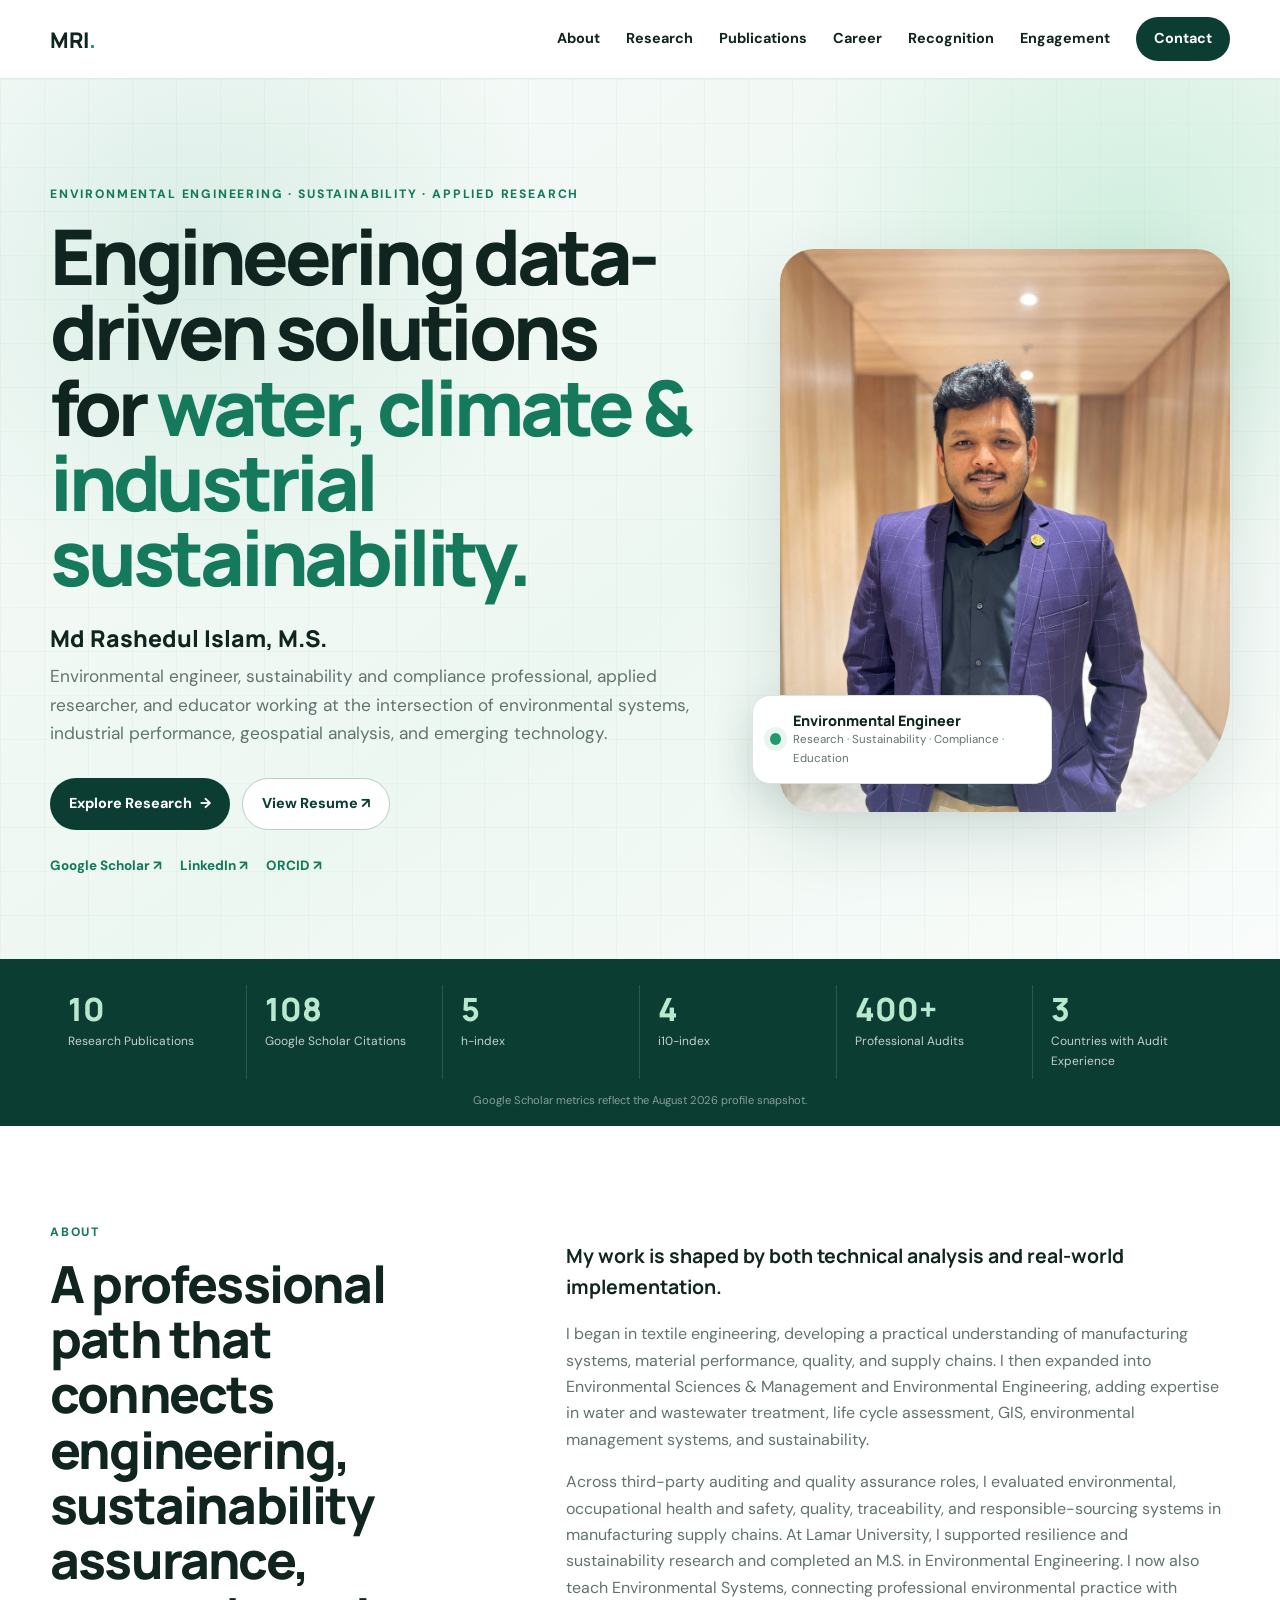
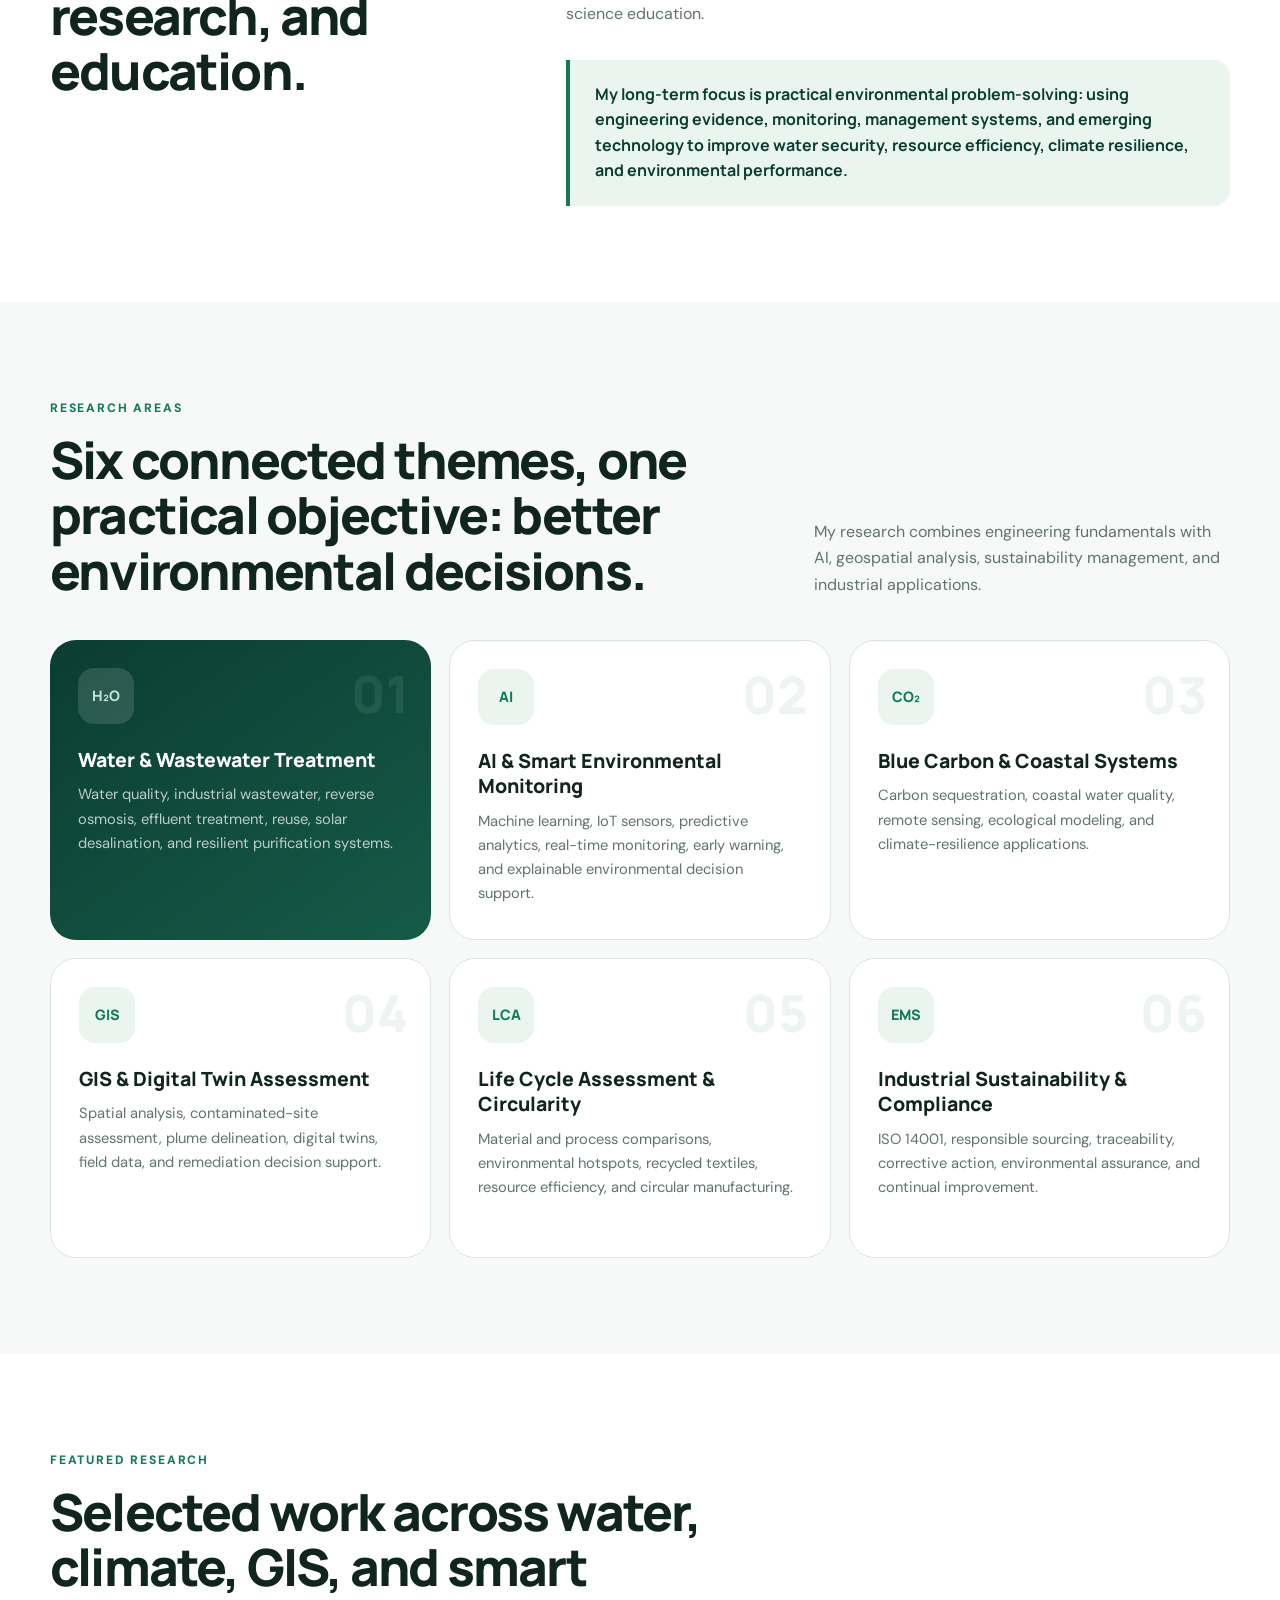
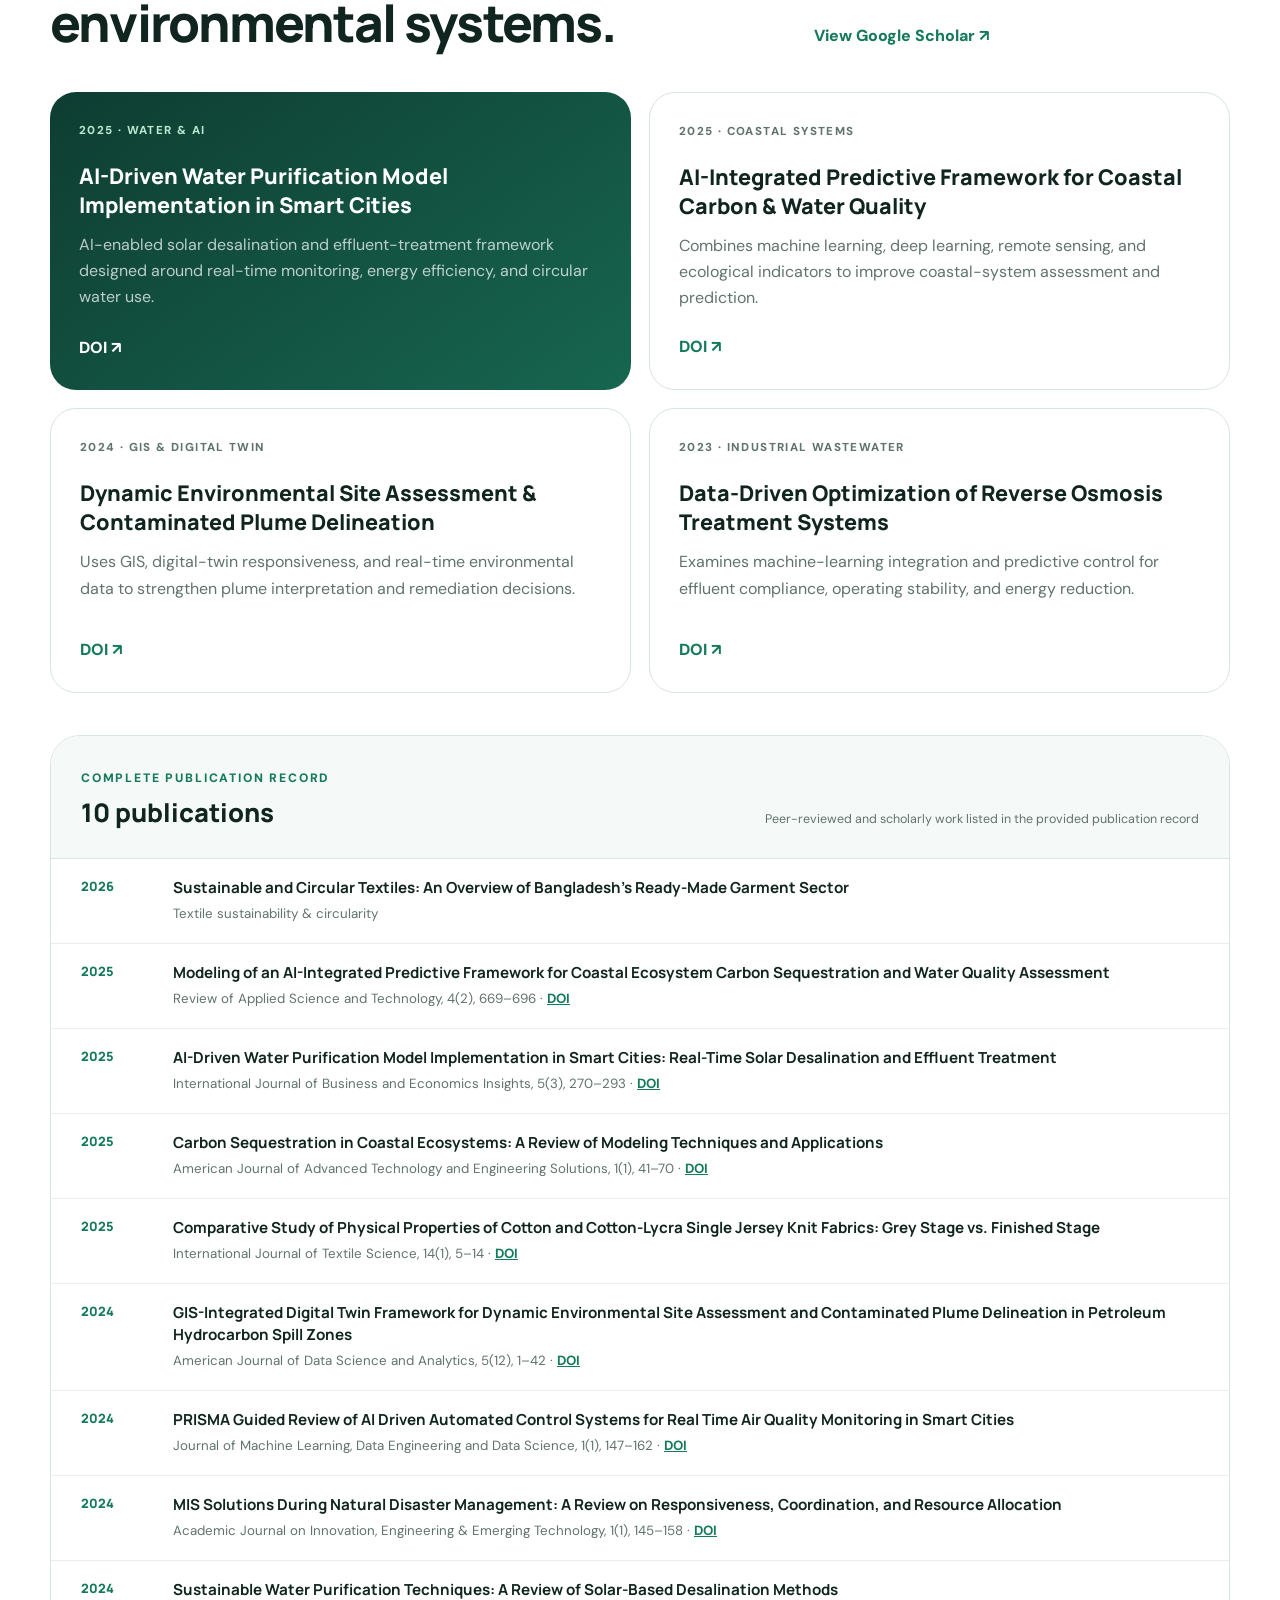
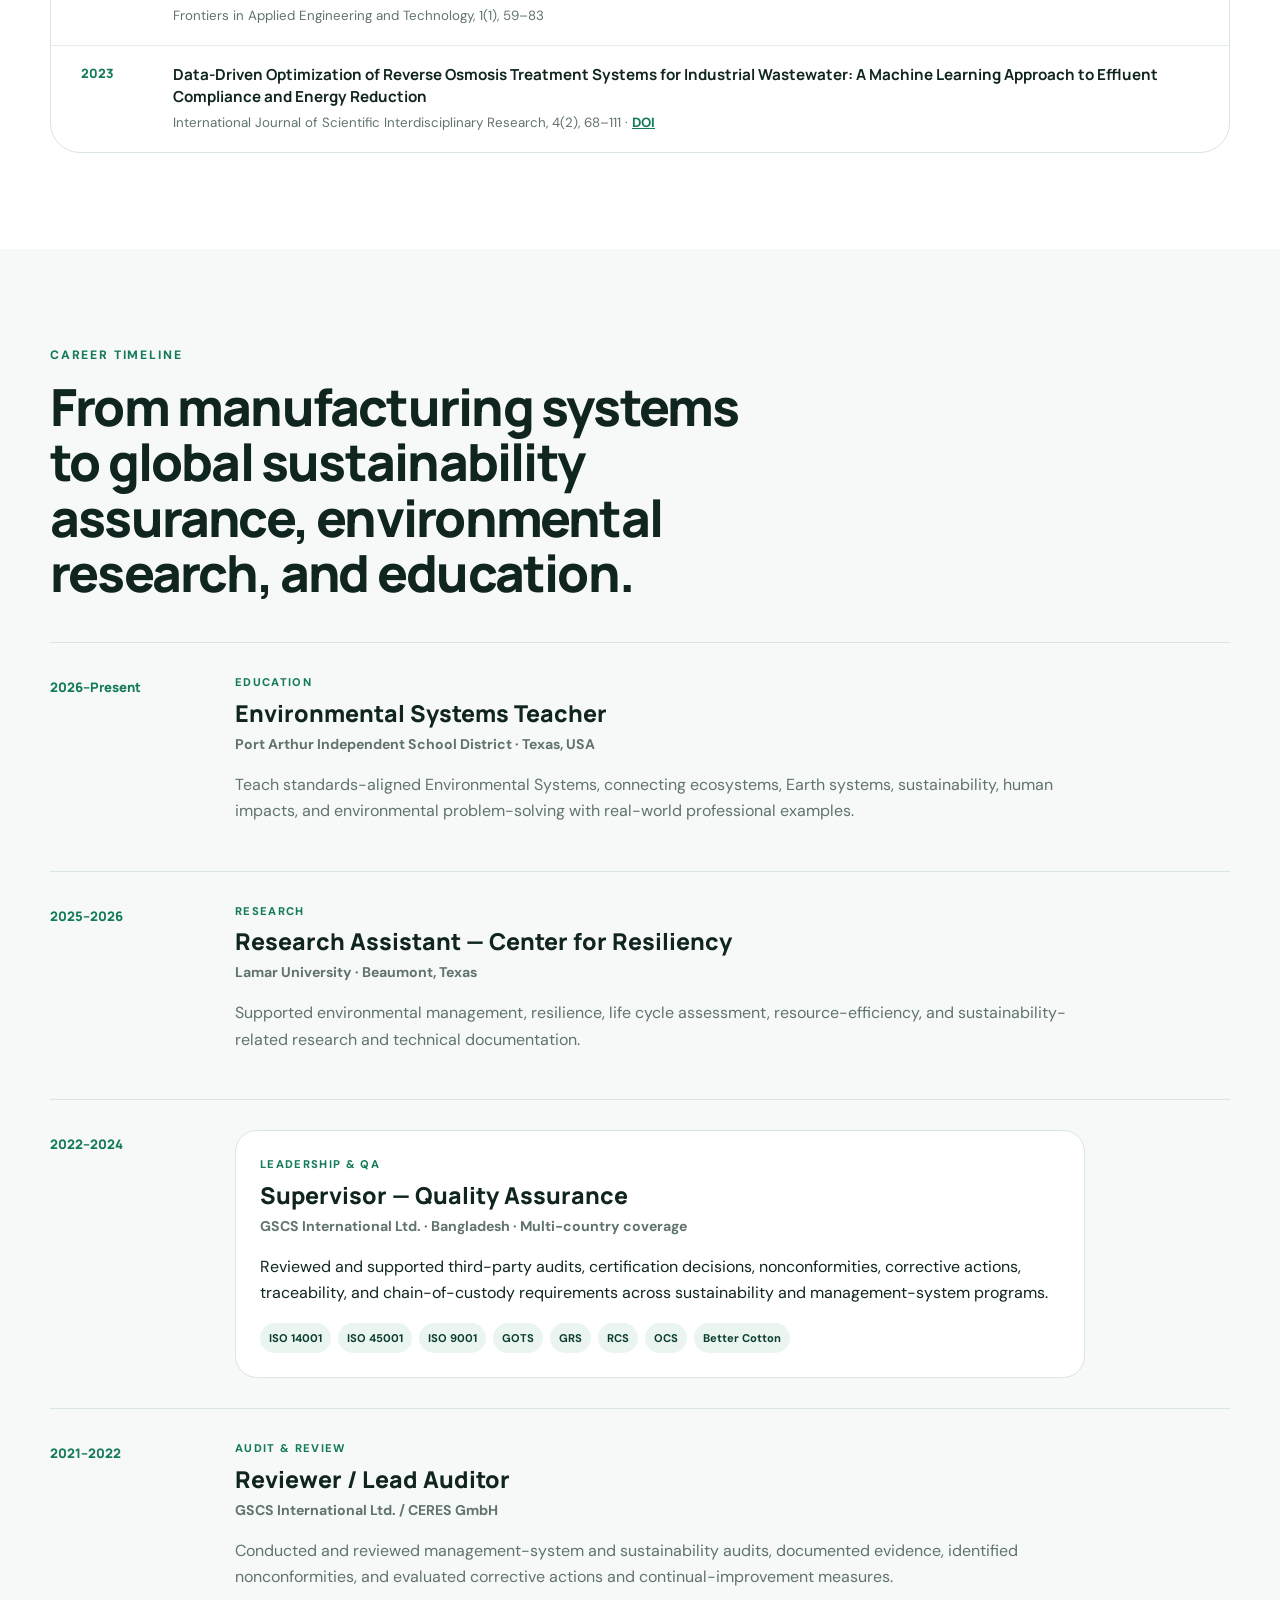
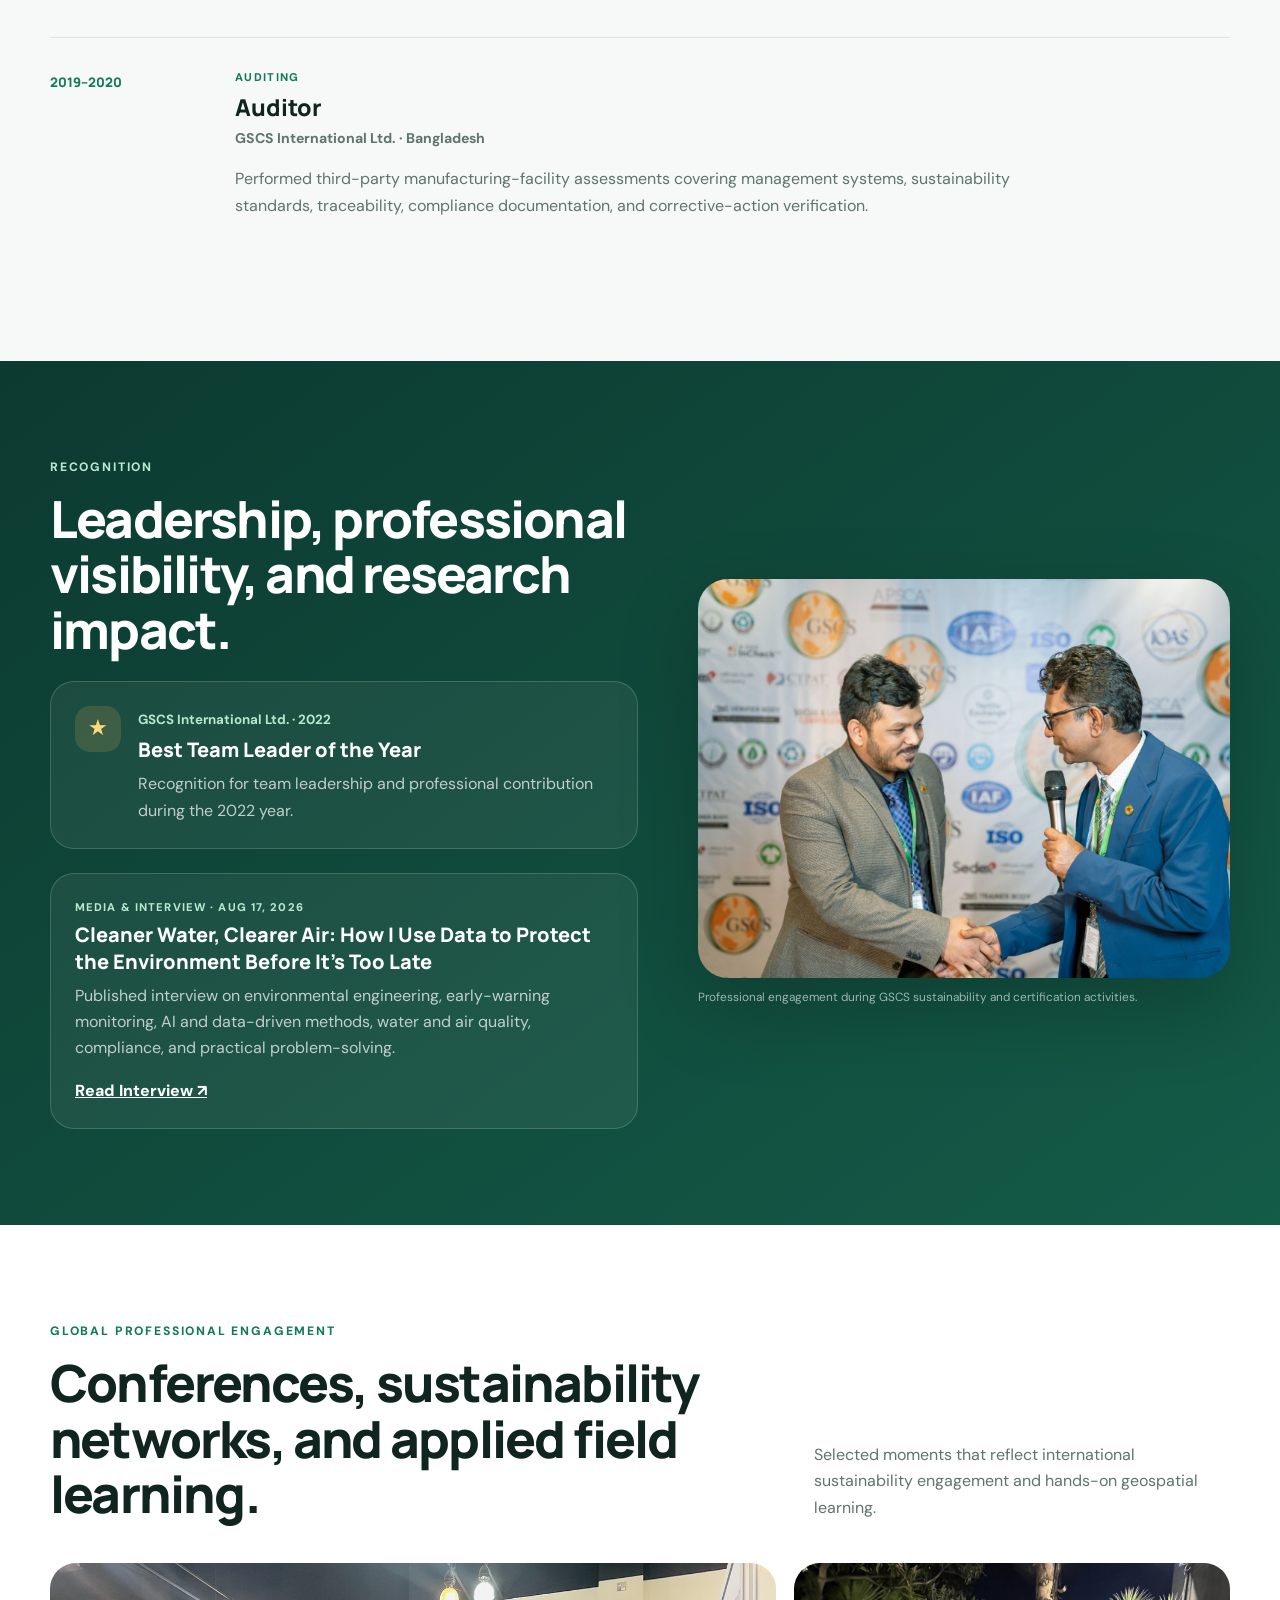
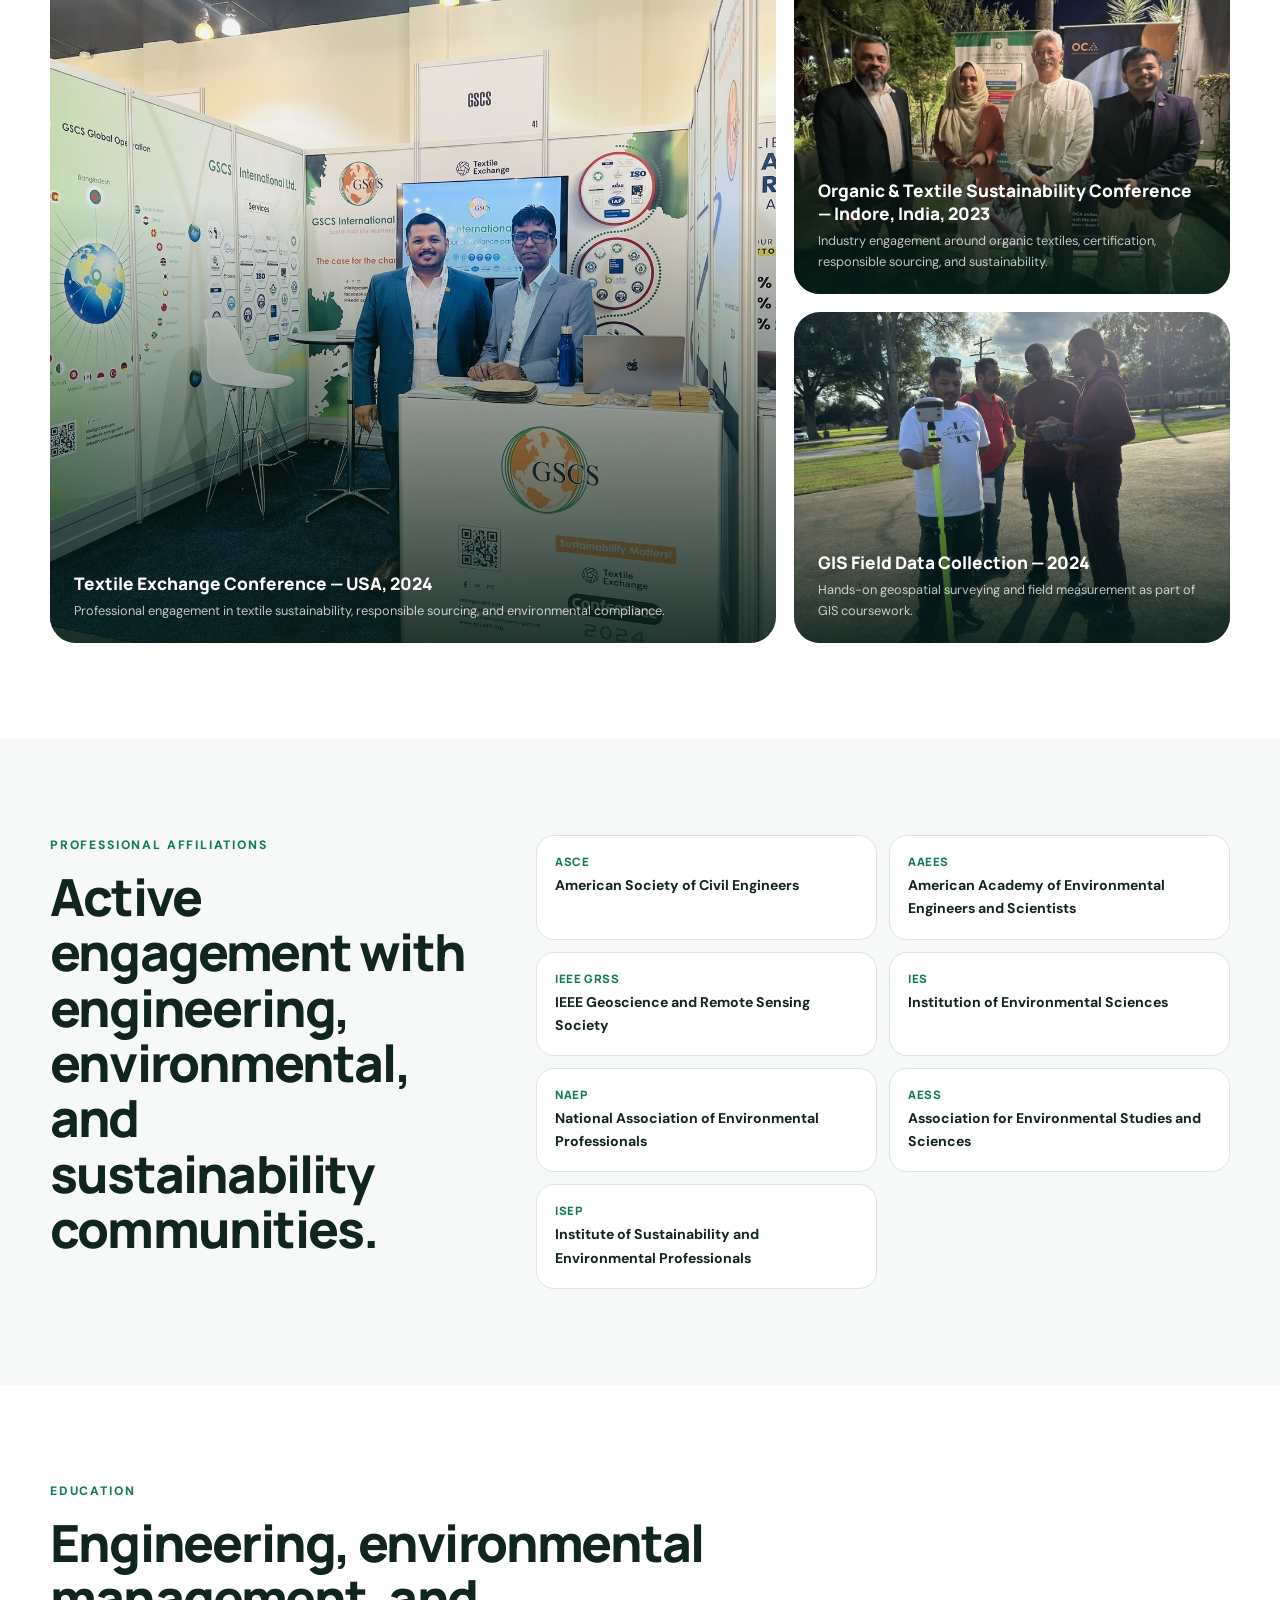
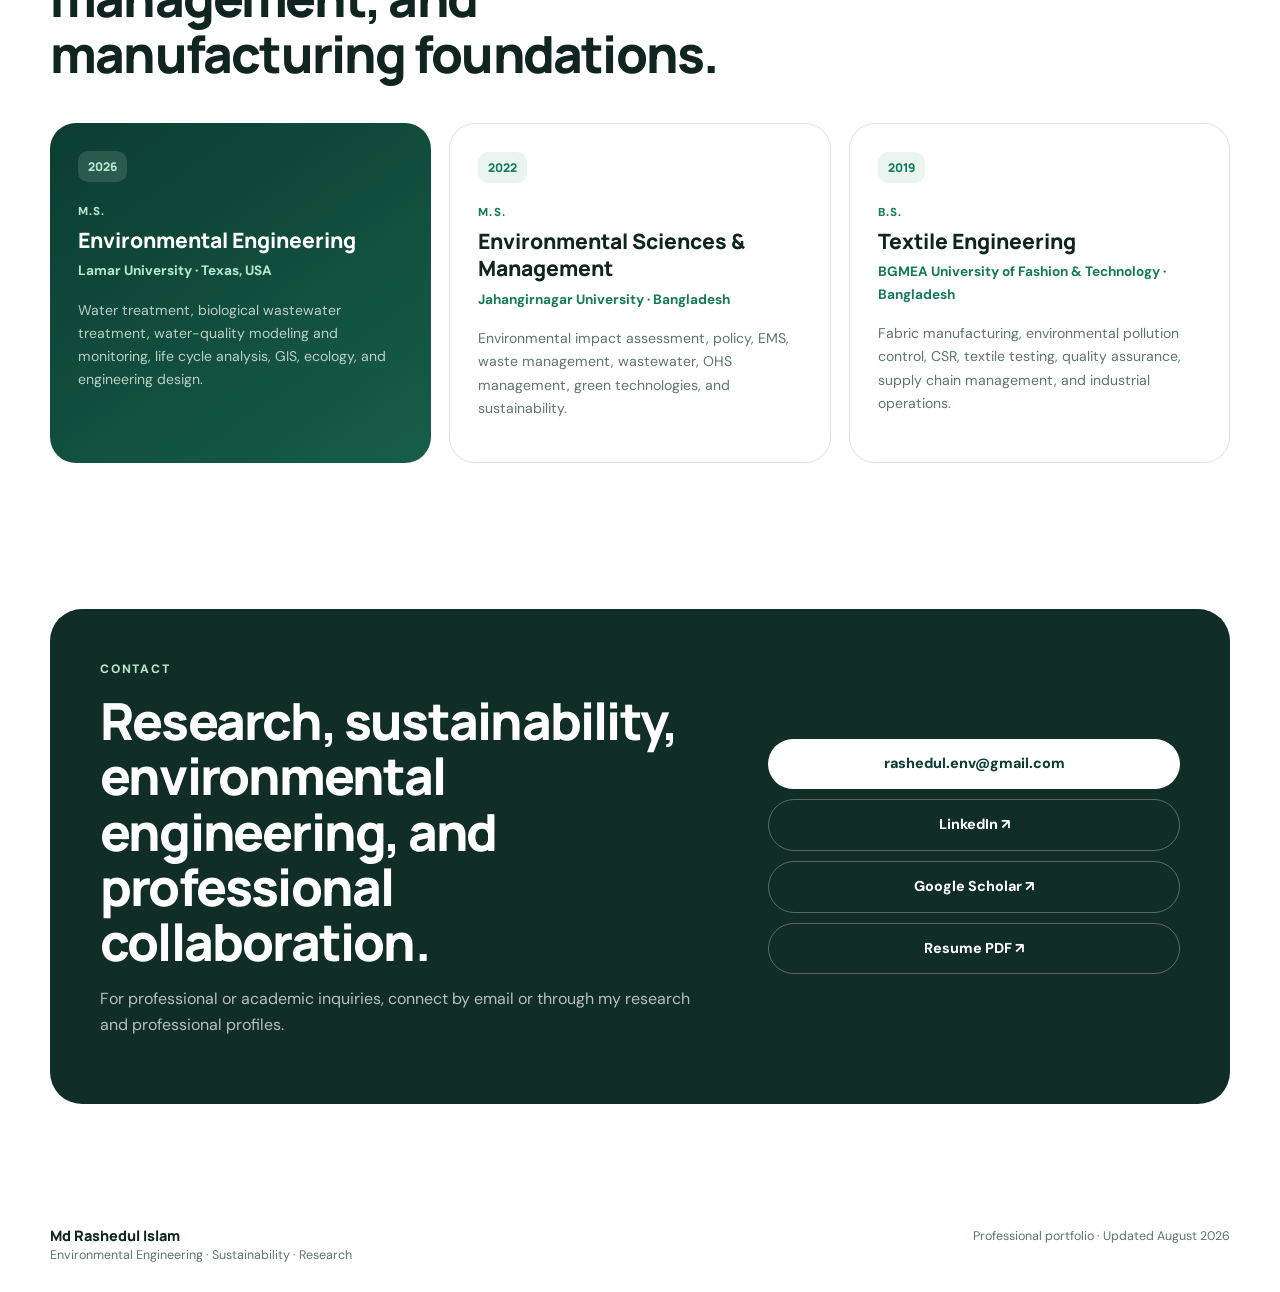
==== commit 067176f6: "Add files via upload" ====
--- a/index.html
+++ b/index.html
@@ -1,39 +1,195 @@
-<!DOCTYPE html>
-<html lang="en"><head><meta charset="UTF-8"><meta name="viewport" content="width=device-width, initial-scale=1.0"><meta name="description" content="Research and professional portfolio of Md Rashedul Islam - environmental engineer, sustainability and compliance professional, researcher, and educator."><meta name="author" content="Md Rashedul Islam"><title>Md Rashedul Islam | Environmental Engineer & Sustainability Researcher</title><link rel="preconnect" href="https://fonts.googleapis.com"><link rel="preconnect" href="https://fonts.gstatic.com" crossorigin><link href="https://fonts.googleapis.com/css2?family=DM+Sans:wght@400;500;600;700&family=Manrope:wght@600;700;800&display=swap" rel="stylesheet"><link rel="stylesheet" href="styles.css"></head>
+<!doctype html>
+<html lang="en">
+<head>
+  <meta charset="utf-8">
+  <meta name="viewport" content="width=device-width,initial-scale=1">
+  <meta name="description" content="Professional research portfolio of Md Rashedul Islam — environmental engineer, sustainability and compliance professional, researcher, and educator.">
+  <meta name="author" content="Md Rashedul Islam">
+  <meta name="theme-color" content="#0b3d32">
+  <title>Md Rashedul Islam | Environmental Engineer & Researcher</title>
+  <link rel="preconnect" href="https://fonts.googleapis.com">
+  <link rel="preconnect" href="https://fonts.gstatic.com" crossorigin>
+  <link href="https://fonts.googleapis.com/css2?family=DM+Sans:wght@400;500;600;700&family=Manrope:wght@600;700;800&display=swap" rel="stylesheet">
+  <link rel="stylesheet" href="styles.css">
+</head>
 <body>
-<header class="site-header"><div class="container nav-wrap"><a class="brand" href="#home">MRI<span>.</span></a><button class="menu-toggle" aria-label="Open navigation" aria-expanded="false">☰</button><nav class="site-nav"><a href="#about">About</a><a href="#research">Research</a><a href="#publication">Publications</a><a href="#experience">Experience</a><a href="#education">Education</a><a href="#impact">Impact</a><a class="nav-cta" href="#contact">Contact</a></nav></div></header>
-<main>
-<section class="hero" id="home"><div class="container hero-grid"><div class="hero-copy"><p class="eyebrow">Environmental Engineering · Sustainability · Applied Research · Education</p><h1>Md Rashedul<br><span>Islam</span></h1><p class="hero-role">Environmental Engineer · Sustainability & Compliance Professional · Researcher · Educator</p><p class="hero-text">I work across environmental engineering, industrial sustainability, management systems, applied research, and science education. My focus is translating environmental evidence into practical solutions for water and wastewater systems, circular production, resource efficiency, responsible manufacturing, and data-informed environmental management.</p><div class="hero-actions"><a class="button primary" href="#research">Explore My Research <span>→</span></a><a class="button secondary" href="https://scholar.google.com/citations?hl=en&authuser=1&user=k-cowZ4AAAAJ" target="_blank">Google Scholar ↗</a></div><div class="quick-tags"><span>Water & Wastewater</span><span>Life Cycle Assessment</span><span>GIS & Digital Twin</span><span>AI Environmental Systems</span></div></div>
-<div class="portrait-column"><div class="portrait-frame"><img src="profile-photo.jpg" alt="Professional portrait of Md Rashedul Islam"><div class="portrait-badge">Environmental<br>Engineer</div></div><div class="stat-strip"><div><strong>5+</strong><span>Years of professional experience</span></div><div><strong>6</strong><span>Selected research publications</span></div><div><strong>3</strong><span>Engineering & environmental degrees</span></div></div></div></div><div class="hero-orb orb-one"></div><div class="hero-orb orb-two"></div></section>
-<section class="credibility-bar"><div class="container credibility-grid"><span>Environmental Engineering</span><span>Industrial Sustainability</span><span>Applied Research</span><span>Quality Assurance</span><span>Science Education</span></div></section>
-<section class="section" id="about"><div class="container about-grid"><div class="section-heading sticky-heading"><p class="section-label">About Me</p><h2>A career connecting engineering, sustainability assurance, research, and education.</h2><div class="heading-line"></div></div><div class="about-copy"><p class="lead">My professional path is interdisciplinary by design.</p><p>I began in textile engineering, where I developed a practical understanding of manufacturing systems, material performance, quality, supply chains, and industrial operations. I then expanded into Environmental Sciences & Management and Environmental Engineering, building expertise in environmental management systems, wastewater and water systems, life cycle thinking, GIS, sustainability, and environmental decision-making.</p><p>From 2019 to 2024, I progressed through auditing and quality-assurance roles in international sustainability and certification work. My responsibilities included third-party assessments, management-system evaluation, traceability and chain-of-custody verification, nonconformity review, corrective-action verification, auditor feedback, and QA oversight across manufacturing supply chains.</p><p>At Lamar University, I served as a Research Assistant with the Center for Resiliency and completed an M.S. in Environmental Engineering in 2026. My research portfolio spans AI-assisted water purification, coastal carbon and water-quality modeling, GIS-integrated environmental site assessment, blue-carbon remote sensing, smart-city air-quality monitoring, and materials research.</p><p>In 2026, I added secondary science education to this pathway as an Environmental Systems Teacher with Port Arthur ISD, bringing professional environmental practice into the classroom and strengthening my ability to communicate complex scientific concepts to diverse audiences.</p><div class="about-callout"><span class="callout-mark">“</span><p>My long-term objective is to develop and communicate practical environmental solutions that improve water security, resource efficiency, industrial sustainability, climate resilience, and evidence-based environmental decision-making.</p></div><div class="profile-links-final"><a href="https://www.linkedin.com/in/rashedtanvir/" target="_blank">LinkedIn ↗</a><a href="https://scholar.google.com/citations?hl=en&authuser=1&user=k-cowZ4AAAAJ" target="_blank">Google Scholar ↗</a><a href="https://orcid.org/0009-0002-6928-7866" target="_blank">ORCID ↗</a><a href="mailto:rashedul.env@gmail.com">Email</a></div></div></div></section>
-<section class="section research-section" id="research"><div class="container"><div class="section-top"><div><p class="section-label">Research Portfolio</p><h2>Research themes built around environmental performance, resilience, and scalable technology.</h2></div><p>My research connects environmental engineering with computational tools, field implementation, industrial systems, and sustainability management.</p></div><div class="research-grid">
-<article class="research-card featured-card"><div class="research-number">01</div><div class="research-icon">H₂O</div><h3>Water & Wastewater Treatment</h3><p>Developing and evaluating sustainable treatment approaches that connect water quality, reuse, renewable energy, process control, and resilient infrastructure.</p><ul><li>AI-enabled process optimization</li><li>Solar desalination</li><li>Effluent treatment & reuse</li><li>Water-quality monitoring</li></ul></article>
-<article class="research-card"><div class="research-number">02</div><div class="research-icon">CO₂</div><h3>Blue Carbon & Coastal Systems</h3><p>Studying carbon sequestration in mangroves, salt marshes, and seagrass systems and the relationship between ecosystem health, water quality, and climate mitigation.</p><ul><li>Carbon sequestration</li><li>Coastal water quality</li><li>Remote sensing</li><li>Climate resilience</li></ul></article>
-<article class="research-card"><div class="research-number">03</div><div class="research-icon">AI</div><h3>AI, IoT & Smart Monitoring</h3><p>Exploring machine learning, IoT sensors, and real-time analytics for water, air, and ecosystem monitoring and environmental decision support.</p><ul><li>Predictive analytics</li><li>Smart-city systems</li><li>Sensor networks</li><li>Automated response</li></ul></article>
-<article class="research-card"><div class="research-number">04</div><div class="research-icon">GIS</div><h3>GIS & Digital Twin Assessment</h3><p>Applying geospatial analysis and digital-twin concepts to contaminated-site assessment, plume delineation, monitoring continuity, and remediation planning.</p><ul><li>Spatial analysis</li><li>Plume delineation</li><li>Environmental site assessment</li><li>Decision support</li></ul></article>
-<article class="research-card"><div class="research-number">05</div><div class="research-icon">LCA</div><h3>Life Cycle Assessment & Circularity</h3><p>Using life cycle thinking to compare material and process alternatives, identify hotspots, and support resource-efficient and circular manufacturing systems.</p><ul><li>Recycled cotton</li><li>Carbon, water & energy impacts</li><li>Circular manufacturing</li><li>Industrial decision tools</li></ul></article>
-<article class="research-card"><div class="research-number">06</div><div class="research-icon">EMS</div><h3>Industrial Sustainability & Compliance</h3><p>Connecting environmental management systems and responsible-sourcing requirements with measurable performance, traceability, corrective action, and continual improvement.</p><ul><li>ISO 14001</li><li>Responsible sourcing</li><li>Traceability</li><li>Resource efficiency</li></ul></article>
-</div><div class="research-evidence"><h3>Research-to-practice orientation</h3><p>Across these themes, my consistent interest is practical implementation: how environmental data, engineering methods, management systems, and emerging technologies can be combined to improve decisions in real facilities, communities, and ecosystems.</p></div></div></section>
-<section class="section publication-section" id="publication"><div class="container"><div class="section-top publication-heading"><div><p class="section-label">Publications</p><h2>Selected research across environmental engineering, AI, GIS, climate, and sustainable materials.</h2></div><a class="text-link" href="https://scholar.google.com/citations?hl=en&authuser=1&user=k-cowZ4AAAAJ" target="_blank">View Google Scholar profile ↗</a></div><div class="publications-grid">
-<article class="pub-card-new featured"><div class="pub-meta">2025 · Coastal ecosystems · AI · Water quality</div><h3>Modeling of an AI-Integrated Predictive Framework for Coastal Ecosystem Carbon Sequestration and Water Quality Assessment</h3><p><b>Review of Applied Science and Technology</b>, 4(2), 669-696. Integrates machine learning, deep learning, remote sensing, and ecological indicators to connect blue-carbon sequestration with water-quality dynamics.</p><div class="pub-links"><a href="https://doi.org/10.63125/z6h8ky18" target="_blank">DOI ↗</a><a href="https://scholar.google.com/citations?hl=en&authuser=1&user=k-cowZ4AAAAJ" target="_blank">Google Scholar ↗</a></div></article>
-<article class="pub-card-new"><div class="pub-meta">2025 · Water treatment · Smart cities</div><h3>AI-Driven Water Purification Model Implementation in Smart Cities: Real-Time Solar Desalination and Effluent Treatment</h3><p><b>International Journal of Business and Economics Insights</b>, 5(3), 270-293. Explores AI-enabled control of solar desalination and effluent treatment for resilient, resource-efficient urban water systems.</p><div class="pub-links"><a href="https://doi.org/10.63125/fbxtdt92s" target="_blank">DOI ↗</a></div></article>
-<article class="pub-card-new"><div class="pub-meta">2025 · Blue carbon · Remote sensing</div><h3>Carbon Sequestration in Coastal Ecosystems: A Review of Modeling Techniques and Applications</h3><p><b>American Journal of Advanced Technology and Engineering Solutions</b>, 1(1), 41-70. Reviews AI, satellite, LiDAR, and UAV approaches for scalable blue-carbon assessment and forecasting.</p><div class="pub-links"><a href="https://doi.org/10.63125/4z73rb29" target="_blank">DOI ↗</a></div></article>
-<article class="pub-card-new"><div class="pub-meta">2024 · GIS · Digital twin · Site assessment</div><h3>GIS-Integrated Digital Twin Framework for Dynamic Environmental Site Assessment and Contaminated Plume Delineation in Petroleum Hydrocarbon Spill Zones</h3><p><b>American Journal of Data Science and Analytics</b>, 5(12), 1-42. Examines GIS integration, digital-twin responsiveness, and real-time environmental data for plume delineation and remediation decision support.</p><div class="pub-links"><a href="https://doi.org/10.63125/ks6je191" target="_blank">DOI ↗</a></div></article>
-<article class="pub-card-new"><div class="pub-meta">2024 · Air quality · AI · IoT</div><h3>PRISMA Guided Review of AI Driven Automated Control Systems for Real Time Air Quality Monitoring in Smart Cities</h3><p><b>Journal of Machine Learning, Data Engineering and Data Science</b>, 1(1), 147-162. Reviews AI and IoT sensor systems for real-time urban air-quality monitoring, analytics, and adaptive responses.</p><div class="pub-links"><a href="https://doi.org/10.70008/jmldeds.v1i01.51" target="_blank">DOI ↗</a></div></article>
-<article class="pub-card-new"><div class="pub-meta">2025 · Textile engineering · Materials</div><h3>Comparative Study of Physical Properties of Cotton and Cotton-Lycra Single Jersey Knit Fabrics: Grey Stage vs. Finished Stage</h3><p><b>International Journal of Textile Science</b>, 14(1), 5-14. Compares GSM, bursting strength, shrinkage, pilling, and abrasion resistance across cotton and cotton-Lycra fabrics.</p><div class="pub-links"><a href="https://doi.org/10.5923/j.textile.20251401.02" target="_blank">DOI ↗</a></div></article>
-</div></div></section>
-<section class="section" id="experience"><div class="container"><div class="section-top"><div><p class="section-label">Professional Journey</p><h2>Experience across education, research, environmental auditing, and quality assurance.</h2></div><p>My career combines technical environmental assessment, international certification work, applied research, leadership, and science communication.</p></div><div class="career-timeline">
-<article class="career-item current-item"><div class="career-date">Aug 2026–Present</div><div class="career-marker"><span></span></div><div class="career-content"><div class="career-header"><div><p class="career-kicker">Science Education</p><h3>Environmental Systems Teacher</h3><h4>Port Arthur Independent School District · Texas, USA</h4></div><span class="status-pill">Current</span></div><p>Teach Environmental Systems through standards-aligned lessons, guided notes, visual demonstrations, inquiry, assessments, and real-world examples. Connect classroom science with professional environmental engineering, sustainability, and community applications.</p><div class="tag-wrap"><span>Ecosystems</span><span>Earth Systems</span><span>Sustainability</span><span>Environmental Science</span><span>Science Communication</span></div></div></article>
-<article class="career-item"><div class="career-date">2025 & 2026</div><div class="career-marker"><span></span></div><div class="career-content"><p class="career-kicker">Applied Research</p><h3>Research Assistant</h3><h4>Center for Resiliency · Lamar University · Beaumont, Texas</h4><p>Supported research in environmental management, sustainability, resilience, resource efficiency, LCA, environmental-impact evaluation, and technical documentation.</p><div class="tag-wrap"><span>LCA</span><span>Resilience</span><span>Environmental Data</span><span>Sustainability</span></div></div></article>
-<article class="career-item major-item"><div class="career-date">Jan 2022–Jun 2024</div><div class="career-marker"><span></span></div><div class="career-content"><p class="career-kicker">Quality Assurance & Sustainability</p><h3>Supervisor - Quality Assurance</h3><h4>GSCS International Ltd. · Bangladesh · International program coverage</h4><p>Coordinated and reviewed third-party audits and certification work across environmental, occupational health & safety, quality, sustainability, and textile standards. Evaluated audit evidence, nonconformities, CAPs, traceability, and chain-of-custody systems while mentoring auditors and supporting QA consistency.</p><div class="tag-wrap standards"><span>ISO 14001</span><span>ISO 45001</span><span>ISO 9001</span><span>GOTS</span><span>GRS</span><span>RCS</span><span>OCS</span><span>RDS</span><span>RWS</span><span>Better Cotton</span><span>OBP</span></div></div></article>
-<article class="career-item"><div class="career-date">Aug–Dec 2021</div><div class="career-marker"><span></span></div><div class="career-content"><p class="career-kicker">Quality Assurance</p><h3>Reviewer - Quality Assurance</h3><h4>GSCS International Ltd. · Bangladesh</h4><p>Reviewed audit reports, objective evidence, nonconformities, traceability records, and corrective-action documentation for technical accuracy and certification conformity.</p></div></article>
-<article class="career-item"><div class="career-date">Jan–Jul 2021</div><div class="career-marker"><span></span></div><div class="career-content"><p class="career-kicker">Third-Party Auditing</p><h3>Lead Auditor</h3><h4>CERES - Certification of Environmental Standards GmbH · Bangladesh</h4><p>Conducted third-party audits of environmental, occupational health & safety, quality, and sustainability management systems; prepared evidence-based reports and presented findings to client management.</p></div></article>
-<article class="career-item"><div class="career-date">Nov 2019–Dec 2020</div><div class="career-marker"><span></span></div><div class="career-content"><p class="career-kicker">Third-Party Auditing</p><h3>Auditor</h3><h4>GSCS International Ltd. · Bangladesh</h4><p>Performed manufacturing-facility audits, reviewed management-system and traceability documentation, identified nonconformities, monitored corrective actions, and prepared audit reports.</p></div></article>
-</div></div></section>
-<section class="section education-section" id="education"><div class="container"><div class="section-top"><div><p class="section-label">Education</p><h2>An interdisciplinary foundation spanning engineering, environmental management, and manufacturing.</h2></div><p>My academic progression mirrors my professional path: from production systems to environmental management and then to advanced environmental engineering.</p></div><div class="education-grid"><article class="education-card prominent"><div class="degree-year">2026</div><p class="degree-level">Master of Science</p><h3>Environmental Engineering</h3><h4>Lamar University · Texas, USA</h4><p>Water supply and treatment, biological wastewater treatment, water-quality modeling and monitoring, life cycle analysis, GIS, engineering with nature, and CAD.</p></article><article class="education-card"><div class="degree-icon">02</div><p class="degree-level">Master of Science</p><h3>Environmental Sciences & Management</h3><h4>Jahangirnagar University · Bangladesh · 2022</h4><p>Environmental impact assessment, policy, EMS, waste and wastewater management, occupational health & safety, green technologies, and sustainability.</p></article><article class="education-card"><div class="degree-icon">03</div><p class="degree-level">Bachelor of Science</p><h3>Textile Engineering</h3><h4>BGMEA University of Fashion & Technology · Bangladesh · 2019</h4><p>Manufacturing, CSR, environment and pollution control, quality assurance, supply chain management, textile testing, and fabric production.</p></article></div></div></section>
-<section class="section expertise-section"><div class="container expertise-grid"><div><p class="section-label">Technical & Professional Expertise</p><h2>Built across engineering, assurance, research, and communication.</h2><p class="expertise-intro">A multidisciplinary skill set for understanding environmental problems, evaluating evidence, and supporting implementation.</p></div><div class="skill-groups"><div class="skill-group"><h3>Environmental Engineering</h3><div><span>Water treatment</span><span>Wastewater systems</span><span>Water quality</span><span>GIS</span><span>LCA</span></div></div><div class="skill-group"><h3>Sustainability & Circularity</h3><div><span>Resource efficiency</span><span>Recycled materials</span><span>Traceability</span><span>Responsible sourcing</span><span>Circular economy</span></div></div><div class="skill-group"><h3>Audit & Quality Assurance</h3><div><span>ISO 14001</span><span>ISO 45001</span><span>ISO 9001</span><span>CAP review</span><span>Root cause analysis</span></div></div><div class="skill-group"><h3>Research & Communication</h3><div><span>Applied research</span><span>Technical writing</span><span>Environmental data</span><span>Teaching</span><span>Stakeholder communication</span></div></div></div></div></section>
-<section class="section impact-section" id="impact"><div class="container impact-grid"><div><p class="section-label">Research & Professional Impact</p><h2>A portfolio that connects scholarship with field implementation.</h2><p class="impact-intro">My experience covers peer-reviewed research, graduate research, international audit and QA work, and environmental science education.</p><a class="scholar-card" href="https://scholar.google.com/citations?hl=en&authuser=1&user=k-cowZ4AAAAJ" target="_blank"><div class="scholar-logo">G</div><div><small>Academic profile</small><strong>Google Scholar</strong><span>View publications and citations ↗</span></div></a></div><div class="impact-points"><div><span>01</span><div><strong>Cross-sector perspective</strong><p>Engineering, manufacturing, certification, research, and education inform how I frame environmental problems.</p></div></div><div><span>02</span><div><strong>International sustainability practice</strong><p>Experience with global manufacturing supply chains, management systems, certification standards, and QA processes.</p></div></div><div><span>03</span><div><strong>Research-to-practice focus</strong><p>Research themes emphasize practical monitoring, treatment, assessment, and decision-support solutions.</p></div></div><div><span>04</span><div><strong>Scientific communication</strong><p>Experience communicating technical information to clients, auditors, research teams, professional stakeholders, and students.</p></div></div></div></div></section>
-<section class="section future-section"><div class="container future-card"><div class="future-number">→</div><div><p class="section-label light">Future Research Direction</p><h2>Practical environmental technology for resilient, resource-efficient systems.</h2><p>My future research direction centers on sustainable water treatment and reuse, AI-assisted environmental monitoring, life cycle assessment, circular manufacturing, GIS-enabled environmental assessment, and accessible decision tools that help organizations translate environmental data into measurable improvement.</p></div></div></section>
-<section class="section contact-section" id="contact"><div class="container contact-card"><div><p class="section-label light">Contact & Profiles</p><h2>Research, environmental engineering, sustainability, and professional collaboration.</h2><p>I welcome professional and academic connections related to environmental engineering, sustainability, applied research, environmental management systems, and science education.</p></div><div class="contact-actions"><a class="button light-button" href="mailto:rashedul.env@gmail.com">rashedul.env@gmail.com</a><a href="https://www.linkedin.com/in/rashedtanvir/" target="_blank">LinkedIn ↗</a><a href="https://scholar.google.com/citations?hl=en&authuser=1&user=k-cowZ4AAAAJ" target="_blank">Google Scholar ↗</a><a href="https://orcid.org/0009-0002-6928-7866" target="_blank">ORCID ↗</a><a href="Md_Rashedul_Islam_Resume.pdf" target="_blank">Download Resume (PDF) ↗</a></div></div></section>
-</main><footer><div class="container footer-wrap"><span>© 2026 Md Rashedul Islam</span><span>Environmental Engineering · Sustainability · Research · Education</span></div></footer><script src="script.js"></script></body></html>+<a class="skip-link" href="#main">Skip to content</a>
+<header class="site-header">
+  <div class="container nav-wrap">
+    <a class="brand" href="#home" aria-label="Md Rashedul Islam home">MRI<span>.</span></a>
+    <button class="menu-toggle" aria-label="Open navigation" aria-expanded="false">☰</button>
+    <nav class="site-nav" aria-label="Primary navigation">
+      <a href="#about">About</a><a href="#research">Research</a><a href="#publications">Publications</a>
+      <a href="#career">Career</a><a href="#recognition">Recognition</a><a href="#engagement">Engagement</a>
+      <a class="nav-cta" href="#contact">Contact</a>
+    </nav>
+  </div>
+</header>
+
+<main id="main">
+<section class="hero" id="home">
+  <div class="hero-mesh"></div>
+  <div class="container hero-grid">
+    <div class="hero-copy">
+      <p class="eyebrow">Environmental Engineering · Sustainability · Applied Research</p>
+      <h1>Engineering data-driven solutions for <span>water, climate & industrial sustainability.</span></h1>
+      <p class="hero-name">Md Rashedul Islam, M.S.</p>
+      <p class="hero-text">Environmental engineer, sustainability and compliance professional, applied researcher, and educator working at the intersection of environmental systems, industrial performance, geospatial analysis, and emerging technology.</p>
+      <div class="hero-actions">
+        <a class="button primary" href="#research">Explore Research <span>→</span></a>
+        <a class="button secondary" href="Md_Rashedul_Islam_Resume.pdf" target="_blank">View Resume ↗</a>
+      </div>
+      <div class="profile-row">
+        <a href="https://scholar.google.com/citations?hl=en&authuser=1&user=k-cowZ4AAAAJ" target="_blank" rel="noopener">Google Scholar ↗</a>
+        <a href="https://www.linkedin.com/in/rashedtanvir/" target="_blank" rel="noopener">LinkedIn ↗</a>
+        <a href="https://orcid.org/0009-0002-6928-7866" target="_blank" rel="noopener">ORCID ↗</a>
+      </div>
+    </div>
+    <div class="hero-visual">
+      <div class="portrait-shell"><img src="profile-photo.jpg" alt="Professional portrait of Md Rashedul Islam"></div>
+      <div class="portrait-card"><span class="dot"></span><div><strong>Environmental Engineer</strong><small>Research · Sustainability · Compliance · Education</small></div></div>
+    </div>
+  </div>
+</section>
+
+<section class="impact-band" aria-label="Professional impact metrics">
+  <div class="container impact-metrics">
+    <div><strong>10</strong><span>Research Publications</span></div>
+    <div><strong>108</strong><span>Google Scholar Citations</span></div>
+    <div><strong>5</strong><span>h-index</span></div>
+    <div><strong>4</strong><span>i10-index</span></div>
+    <div><strong>400+</strong><span>Professional Audits</span></div>
+    <div><strong>3</strong><span>Countries with Audit Experience</span></div>
+  </div>
+  <p class="metric-note">Google Scholar metrics reflect the August 2026 profile snapshot.</p>
+</section>
+
+<section class="section" id="about">
+  <div class="container split-layout">
+    <div class="section-heading sticky-heading"><p class="section-label">About</p><h2>A professional path that connects engineering, sustainability assurance, research, and education.</h2></div>
+    <div class="prose-stack">
+      <p class="lead">My work is shaped by both technical analysis and real-world implementation.</p>
+      <p>I began in textile engineering, developing a practical understanding of manufacturing systems, material performance, quality, and supply chains. I then expanded into Environmental Sciences & Management and Environmental Engineering, adding expertise in water and wastewater treatment, life cycle assessment, GIS, environmental management systems, and sustainability.</p>
+      <p>Across third-party auditing and quality assurance roles, I evaluated environmental, occupational health and safety, quality, traceability, and responsible-sourcing systems in manufacturing supply chains. At Lamar University, I supported resilience and sustainability research and completed an M.S. in Environmental Engineering. I now also teach Environmental Systems, connecting professional environmental practice with science education.</p>
+      <blockquote>My long-term focus is practical environmental problem-solving: using engineering evidence, monitoring, management systems, and emerging technology to improve water security, resource efficiency, climate resilience, and environmental performance.</blockquote>
+    </div>
+  </div>
+</section>
+
+<section class="section research-section" id="research">
+  <div class="container">
+    <div class="section-top"><div><p class="section-label">Research Areas</p><h2>Six connected themes, one practical objective: better environmental decisions.</h2></div><p>My research combines engineering fundamentals with AI, geospatial analysis, sustainability management, and industrial applications.</p></div>
+    <div class="research-grid">
+      <article class="research-card accent"><span class="num">01</span><div class="icon">H₂O</div><h3>Water & Wastewater Treatment</h3><p>Water quality, industrial wastewater, reverse osmosis, effluent treatment, reuse, solar desalination, and resilient purification systems.</p></article>
+      <article class="research-card"><span class="num">02</span><div class="icon">AI</div><h3>AI & Smart Environmental Monitoring</h3><p>Machine learning, IoT sensors, predictive analytics, real-time monitoring, early warning, and explainable environmental decision support.</p></article>
+      <article class="research-card"><span class="num">03</span><div class="icon">CO₂</div><h3>Blue Carbon & Coastal Systems</h3><p>Carbon sequestration, coastal water quality, remote sensing, ecological modeling, and climate-resilience applications.</p></article>
+      <article class="research-card"><span class="num">04</span><div class="icon">GIS</div><h3>GIS & Digital Twin Assessment</h3><p>Spatial analysis, contaminated-site assessment, plume delineation, digital twins, field data, and remediation decision support.</p></article>
+      <article class="research-card"><span class="num">05</span><div class="icon">LCA</div><h3>Life Cycle Assessment & Circularity</h3><p>Material and process comparisons, environmental hotspots, recycled textiles, resource efficiency, and circular manufacturing.</p></article>
+      <article class="research-card"><span class="num">06</span><div class="icon">EMS</div><h3>Industrial Sustainability & Compliance</h3><p>ISO 14001, responsible sourcing, traceability, corrective action, environmental assurance, and continual improvement.</p></article>
+    </div>
+  </div>
+</section>
+
+<section class="section featured-section" id="publications">
+  <div class="container">
+    <div class="section-top"><div><p class="section-label">Featured Research</p><h2>Selected work across water, climate, GIS, and smart environmental systems.</h2></div><a class="text-link" href="https://scholar.google.com/citations?hl=en&authuser=1&user=k-cowZ4AAAAJ" target="_blank" rel="noopener">View Google Scholar ↗</a></div>
+    <div class="featured-grid">
+      <article class="featured-paper dark"><p class="paper-kicker">2025 · Water & AI</p><h3>AI-Driven Water Purification Model Implementation in Smart Cities</h3><p>AI-enabled solar desalination and effluent-treatment framework designed around real-time monitoring, energy efficiency, and circular water use.</p><a href="https://doi.org/10.63125/fbxtdt92s" target="_blank" rel="noopener">DOI ↗</a></article>
+      <article class="featured-paper"><p class="paper-kicker">2025 · Coastal Systems</p><h3>AI-Integrated Predictive Framework for Coastal Carbon & Water Quality</h3><p>Combines machine learning, deep learning, remote sensing, and ecological indicators to improve coastal-system assessment and prediction.</p><a href="https://doi.org/10.63125/z6h8ky18" target="_blank" rel="noopener">DOI ↗</a></article>
+      <article class="featured-paper"><p class="paper-kicker">2024 · GIS & Digital Twin</p><h3>Dynamic Environmental Site Assessment & Contaminated Plume Delineation</h3><p>Uses GIS, digital-twin responsiveness, and real-time environmental data to strengthen plume interpretation and remediation decisions.</p><a href="https://doi.org/10.63125/ks6je191" target="_blank" rel="noopener">DOI ↗</a></article>
+      <article class="featured-paper"><p class="paper-kicker">2023 · Industrial Wastewater</p><h3>Data-Driven Optimization of Reverse Osmosis Treatment Systems</h3><p>Examines machine-learning integration and predictive control for effluent compliance, operating stability, and energy reduction.</p><a href="https://doi.org/10.63125/pjxptw81" target="_blank" rel="noopener">DOI ↗</a></article>
+    </div>
+
+    <div class="publication-library">
+      <div class="library-head"><div><span class="section-label">Complete Publication Record</span><h3>10 publications</h3></div><span class="library-note">Peer-reviewed and scholarly work listed in the provided publication record</span></div>
+      <ol class="pub-list">
+        <li><span class="year">2026</span><div><strong>Sustainable and Circular Textiles: An Overview of Bangladesh's Ready-Made Garment Sector</strong><small>Textile sustainability & circularity</small></div></li>
+        <li><span class="year">2025</span><div><strong>Modeling of an AI-Integrated Predictive Framework for Coastal Ecosystem Carbon Sequestration and Water Quality Assessment</strong><small>Review of Applied Science and Technology, 4(2), 669–696 · <a href="https://doi.org/10.63125/z6h8ky18" target="_blank">DOI</a></small></div></li>
+        <li><span class="year">2025</span><div><strong>AI-Driven Water Purification Model Implementation in Smart Cities: Real-Time Solar Desalination and Effluent Treatment</strong><small>International Journal of Business and Economics Insights, 5(3), 270–293 · <a href="https://doi.org/10.63125/fbxtdt92s" target="_blank">DOI</a></small></div></li>
+        <li><span class="year">2025</span><div><strong>Carbon Sequestration in Coastal Ecosystems: A Review of Modeling Techniques and Applications</strong><small>American Journal of Advanced Technology and Engineering Solutions, 1(1), 41–70 · <a href="https://doi.org/10.63125/4z73rb29" target="_blank">DOI</a></small></div></li>
+        <li><span class="year">2025</span><div><strong>Comparative Study of Physical Properties of Cotton and Cotton-Lycra Single Jersey Knit Fabrics: Grey Stage vs. Finished Stage</strong><small>International Journal of Textile Science, 14(1), 5–14 · <a href="https://doi.org/10.5923/j.textile.20251401.02" target="_blank">DOI</a></small></div></li>
+        <li><span class="year">2024</span><div><strong>GIS-Integrated Digital Twin Framework for Dynamic Environmental Site Assessment and Contaminated Plume Delineation in Petroleum Hydrocarbon Spill Zones</strong><small>American Journal of Data Science and Analytics, 5(12), 1–42 · <a href="https://doi.org/10.63125/ks6je191" target="_blank">DOI</a></small></div></li>
+        <li><span class="year">2024</span><div><strong>PRISMA Guided Review of AI Driven Automated Control Systems for Real Time Air Quality Monitoring in Smart Cities</strong><small>Journal of Machine Learning, Data Engineering and Data Science, 1(1), 147–162 · <a href="https://doi.org/10.70008/jmldeds.v1i01.51" target="_blank">DOI</a></small></div></li>
+        <li><span class="year">2024</span><div><strong>MIS Solutions During Natural Disaster Management: A Review on Responsiveness, Coordination, and Resource Allocation</strong><small>Academic Journal on Innovation, Engineering & Emerging Technology, 1(1), 145–158 · <a href="https://doi.org/10.69593/ajieet.v1i01.145" target="_blank">DOI</a></small></div></li>
+        <li><span class="year">2024</span><div><strong>Sustainable Water Purification Techniques: A Review of Solar-Based Desalination Methods</strong><small>Frontiers in Applied Engineering and Technology, 1(1), 59–83</small></div></li>
+        <li><span class="year">2023</span><div><strong>Data-Driven Optimization of Reverse Osmosis Treatment Systems for Industrial Wastewater: A Machine Learning Approach to Effluent Compliance and Energy Reduction</strong><small>International Journal of Scientific Interdisciplinary Research, 4(2), 68–111 · <a href="https://doi.org/10.63125/pjxptw81" target="_blank">DOI</a></small></div></li>
+      </ol>
+    </div>
+  </div>
+</section>
+
+<section class="section career-section" id="career">
+  <div class="container"><div class="section-top"><div><p class="section-label">Career Timeline</p><h2>From manufacturing systems to global sustainability assurance, environmental research, and education.</h2></div></div>
+    <div class="timeline">
+      <article><span class="time">2026–Present</span><div><p class="role-tag">Education</p><h3>Environmental Systems Teacher</h3><h4>Port Arthur Independent School District · Texas, USA</h4><p>Teach standards-aligned Environmental Systems, connecting ecosystems, Earth systems, sustainability, human impacts, and environmental problem-solving with real-world professional examples.</p></div></article>
+      <article><span class="time">2025–2026</span><div><p class="role-tag">Research</p><h3>Research Assistant — Center for Resiliency</h3><h4>Lamar University · Beaumont, Texas</h4><p>Supported environmental management, resilience, life cycle assessment, resource-efficiency, and sustainability-related research and technical documentation.</p></div></article>
+      <article class="highlight"><span class="time">2022–2024</span><div><p class="role-tag">Leadership & QA</p><h3>Supervisor — Quality Assurance</h3><h4>GSCS International Ltd. · Bangladesh · Multi-country coverage</h4><p>Reviewed and supported third-party audits, certification decisions, nonconformities, corrective actions, traceability, and chain-of-custody requirements across sustainability and management-system programs.</p><div class="chips"><span>ISO 14001</span><span>ISO 45001</span><span>ISO 9001</span><span>GOTS</span><span>GRS</span><span>RCS</span><span>OCS</span><span>Better Cotton</span></div></div></article>
+      <article><span class="time">2021–2022</span><div><p class="role-tag">Audit & Review</p><h3>Reviewer / Lead Auditor</h3><h4>GSCS International Ltd. / CERES GmbH</h4><p>Conducted and reviewed management-system and sustainability audits, documented evidence, identified nonconformities, and evaluated corrective actions and continual-improvement measures.</p></div></article>
+      <article><span class="time">2019–2020</span><div><p class="role-tag">Auditing</p><h3>Auditor</h3><h4>GSCS International Ltd. · Bangladesh</h4><p>Performed third-party manufacturing-facility assessments covering management systems, sustainability standards, traceability, compliance documentation, and corrective-action verification.</p></div></article>
+    </div>
+  </div>
+</section>
+
+<section class="section recognition-section" id="recognition">
+  <div class="container recognition-grid">
+    <div>
+      <p class="section-label light">Recognition</p><h2>Leadership, professional visibility, and research impact.</h2>
+      <div class="award-card"><span class="award-icon">★</span><div><small>GSCS International Ltd. · 2022</small><h3>Best Team Leader of the Year</h3><p>Recognition for team leadership and professional contribution during the 2022 year.</p></div></div>
+      <div class="media-card"><p class="media-label">Media & Interview · Aug 17, 2026</p><h3>Cleaner Water, Clearer Air: How I Use Data to Protect the Environment Before It's Too Late</h3><p>Published interview on environmental engineering, early-warning monitoring, AI and data-driven methods, water and air quality, compliance, and practical problem-solving.</p><a href="https://dailycountrytodaybd.com/story/cleaner-water,-clearer-air:-how-i-use-data-to-protect-the-environment-before-it%27s-too-late" target="_blank" rel="noopener">Read Interview ↗</a></div>
+    </div>
+    <figure class="recognition-photo"><img src="leadership-engagement.jpg" alt="Md Rashedul Islam at a professional GSCS event"><figcaption>Professional engagement during GSCS sustainability and certification activities.</figcaption></figure>
+  </div>
+</section>
+
+<section class="section engagement-section" id="engagement">
+  <div class="container">
+    <div class="section-top"><div><p class="section-label">Global Professional Engagement</p><h2>Conferences, sustainability networks, and applied field learning.</h2></div><p>Selected moments that reflect international sustainability engagement and hands-on geospatial learning.</p></div>
+    <div class="gallery-grid">
+      <figure class="gallery-card wide"><img src="textile-exchange-2024.jpg" alt="Md Rashedul Islam at Textile Exchange Conference 2024"><figcaption><strong>Textile Exchange Conference — USA, 2024</strong><span>Professional engagement in textile sustainability, responsible sourcing, and environmental compliance.</span></figcaption></figure>
+      <figure class="gallery-card"><img src="organic-textile-indore-2023.jpg" alt="Md Rashedul Islam at an organic and textile sustainability conference in India"><figcaption><strong>Organic & Textile Sustainability Conference — Indore, India, 2023</strong><span>Industry engagement around organic textiles, certification, responsible sourcing, and sustainability.</span></figcaption></figure>
+      <figure class="gallery-card"><img src="gis-fieldwork-2024.jpg" alt="GIS field data collection during coursework"><figcaption><strong>GIS Field Data Collection — 2024</strong><span>Hands-on geospatial surveying and field measurement as part of GIS coursework.</span></figcaption></figure>
+    </div>
+  </div>
+</section>
+
+<section class="section memberships-section">
+  <div class="container memberships-layout">
+    <div><p class="section-label">Professional Affiliations</p><h2>Active engagement with engineering, environmental, and sustainability communities.</h2></div>
+    <div class="membership-grid">
+      <div><span>ASCE</span><strong>American Society of Civil Engineers</strong></div>
+      <div><span>AAEES</span><strong>American Academy of Environmental Engineers and Scientists</strong></div>
+      <div><span>IEEE GRSS</span><strong>IEEE Geoscience and Remote Sensing Society</strong></div>
+      <div><span>IES</span><strong>Institution of Environmental Sciences</strong></div>
+      <div><span>NAEP</span><strong>National Association of Environmental Professionals</strong></div>
+      <div><span>AESS</span><strong>Association for Environmental Studies and Sciences</strong></div>
+      <div><span>ISEP</span><strong>Institute of Sustainability and Environmental Professionals</strong></div>
+    </div>
+  </div>
+</section>
+
+<section class="section education-section">
+  <div class="container"><div class="section-top"><div><p class="section-label">Education</p><h2>Engineering, environmental management, and manufacturing foundations.</h2></div></div>
+    <div class="education-grid">
+      <article class="degree primary-degree"><span class="degree-year">2026</span><p>M.S.</p><h3>Environmental Engineering</h3><h4>Lamar University · Texas, USA</h4><p>Water treatment, biological wastewater treatment, water-quality modeling and monitoring, life cycle analysis, GIS, ecology, and engineering design.</p></article>
+      <article class="degree"><span class="degree-year">2022</span><p>M.S.</p><h3>Environmental Sciences & Management</h3><h4>Jahangirnagar University · Bangladesh</h4><p>Environmental impact assessment, policy, EMS, waste management, wastewater, OHS management, green technologies, and sustainability.</p></article>
+      <article class="degree"><span class="degree-year">2019</span><p>B.S.</p><h3>Textile Engineering</h3><h4>BGMEA University of Fashion & Technology · Bangladesh</h4><p>Fabric manufacturing, environmental pollution control, CSR, textile testing, quality assurance, supply chain management, and industrial operations.</p></article>
+    </div>
+  </div>
+</section>
+
+<section class="section contact-section" id="contact">
+  <div class="container contact-card">
+    <div><p class="section-label light">Contact</p><h2>Research, sustainability, environmental engineering, and professional collaboration.</h2><p>For professional or academic inquiries, connect by email or through my research and professional profiles.</p></div>
+    <div class="contact-actions">
+      <a class="button white" href="mailto:rashedul.env@gmail.com">rashedul.env@gmail.com</a>
+      <a class="button outline-light" href="https://www.linkedin.com/in/rashedtanvir/" target="_blank">LinkedIn ↗</a>
+      <a class="button outline-light" href="https://scholar.google.com/citations?hl=en&authuser=1&user=k-cowZ4AAAAJ" target="_blank">Google Scholar ↗</a>
+      <a class="button outline-light" href="Md_Rashedul_Islam_Resume.pdf" target="_blank">Resume PDF ↗</a>
+    </div>
+  </div>
+</section>
+</main>
+
+<footer><div class="container footer-wrap"><div><strong>Md Rashedul Islam</strong><span>Environmental Engineering · Sustainability · Research</span></div><span>Professional portfolio · Updated August 2026</span></div></footer>
+<script src="script.js"></script>
+</body></html>
--- a/styles.css
+++ b/styles.css
@@ -1,26 +1,3 @@
-:root{--ink:#12241f;--muted:#5d6e68;--green:#176c53;--green2:#2c9070;--deep:#0d352b;--lime:#bde8d1;--mint:#e9f6f0;--paper:#fbfdfc;--white:#fff;--line:#dbe8e2;--gold:#d6a94c;--shadow:0 24px 70px rgba(18,36,31,.10);--radius:26px}
-*{box-sizing:border-box}html{scroll-behavior:smooth}body{margin:0;font-family:"DM Sans",system-ui,sans-serif;color:var(--ink);background:var(--paper);line-height:1.67}a{color:inherit;text-decoration:none}img{max-width:100%;display:block}.container{width:min(1180px,calc(100% - 42px));margin:auto}
-.site-header{position:sticky;top:0;z-index:50;background:rgba(251,253,252,.92);backdrop-filter:blur(18px);border-bottom:1px solid rgba(219,232,226,.85)}.nav-wrap{height:76px;display:flex;align-items:center;justify-content:space-between}.brand{font:800 1.45rem Manrope}.brand span{color:var(--green2)}.site-nav{display:flex;gap:24px;align-items:center;font-size:.9rem;font-weight:700}.site-nav a:hover{color:var(--green)}.nav-cta{background:var(--green);color:#fff;padding:10px 17px;border-radius:999px}.menu-toggle{display:none;border:0;background:none;font-size:1.4rem}
-.hero{position:relative;overflow:hidden;padding:92px 0 68px;background:linear-gradient(135deg,#f9fcfa 0%,#edf8f3 58%,#e4f3ec 100%)}.hero-grid{position:relative;z-index:2;display:grid;grid-template-columns:1.1fr .75fr;gap:84px;align-items:center}.eyebrow,.section-label{margin:0 0 14px;text-transform:uppercase;letter-spacing:.14em;font-size:.75rem;font-weight:800;color:var(--green)}.hero h1{font:800 clamp(3.4rem,6.8vw,6.2rem)/.92 Manrope;letter-spacing:-.065em;margin:0}.hero h1 span{color:var(--green)}.hero-role{font:700 clamp(1.25rem,2vw,1.75rem) Manrope;color:var(--deep);margin:22px 0 14px}.hero-text{font-size:1.08rem;color:var(--muted);max-width:720px}.hero-actions{display:flex;gap:12px;flex-wrap:wrap;margin-top:30px}.button{display:inline-flex;align-items:center;gap:10px;justify-content:center;padding:13px 20px;border-radius:999px;font-weight:800;transition:.2s}.button:hover{transform:translateY(-2px)}.primary{background:var(--green);color:#fff;box-shadow:0 12px 28px rgba(23,108,83,.2)}.secondary{background:#fff;border:1px solid var(--line)}.quick-tags{display:flex;gap:8px;flex-wrap:wrap;margin-top:27px}.quick-tags span,.tag-wrap span{padding:7px 10px;border-radius:999px;background:rgba(255,255,255,.75);border:1px solid var(--line);font-size:.76rem;font-weight:700;color:var(--deep)}
-.portrait-column{position:relative}.portrait-frame{position:relative;border-radius:34px;overflow:hidden;box-shadow:var(--shadow);background:linear-gradient(160deg,#dfeee8,#c7ded4);border:8px solid rgba(255,255,255,.75);min-height:470px}.portrait-frame img{width:100%;height:100%;min-height:470px;object-fit:cover;object-position:center top}.portrait-fallback{display:none;min-height:470px;place-items:center;text-align:center;padding:40px;color:var(--deep)}.portrait-fallback strong{font:800 2rem Manrope}.portrait-fallback span{font-size:.9rem;color:var(--muted)}.portrait-badge{position:absolute;right:18px;bottom:18px;background:rgba(13,53,43,.92);color:#fff;padding:13px 17px;border-radius:16px;font:700 .82rem/1.3 Manrope;backdrop-filter:blur(10px)}.stat-strip{display:grid;grid-template-columns:repeat(3,1fr);gap:10px;margin-top:12px}.stat-strip div{background:#fff;border:1px solid var(--line);padding:15px;border-radius:17px}.stat-strip strong{display:block;font:800 1.25rem Manrope;color:var(--green)}.stat-strip span{font-size:.72rem;color:var(--muted)}.hero-orb{position:absolute;border-radius:50%;filter:blur(1px)}.orb-one{width:360px;height:360px;right:-160px;top:-130px;background:rgba(44,144,112,.12)}.orb-two{width:180px;height:180px;left:43%;bottom:-90px;background:rgba(189,232,209,.45)}
-.credibility-bar{background:var(--deep);color:#d9eee5}.credibility-grid{min-height:70px;display:flex;align-items:center;justify-content:space-between;gap:20px;font-size:.78rem;font-weight:700;letter-spacing:.04em}.credibility-grid span:not(:last-child)::after{content:"•";margin-left:32px;color:#73b398}
-.section{padding:96px 0}.section h2,.contact-section h2{font:800 clamp(2.1rem,4vw,3.4rem)/1.1 Manrope;letter-spacing:-.045em;margin:0}.section-heading h2{max-width:470px}.about-grid{display:grid;grid-template-columns:.8fr 1.2fr;gap:90px;align-items:start}.sticky-heading{position:sticky;top:120px}.heading-line{width:70px;height:4px;border-radius:4px;background:var(--green);margin-top:25px}.about-copy{font-size:1.02rem;color:var(--muted)}.about-copy .lead{font:700 1.35rem/1.5 Manrope;color:var(--ink);margin-top:0}.about-callout{position:relative;margin-top:32px;background:var(--mint);border-left:4px solid var(--green);border-radius:0 20px 20px 0;padding:24px 28px 24px 50px}.about-callout p{margin:0;color:var(--deep);font-weight:600}.callout-mark{position:absolute;left:18px;top:4px;font:800 3.5rem Georgia;color:var(--green2)}
-.research-section{background:#f0f7f4}.section-top{display:grid;grid-template-columns:1.2fr .8fr;gap:70px;align-items:end;margin-bottom:42px}.section-top>p{color:var(--muted);margin:0}.research-grid{display:grid;grid-template-columns:repeat(3,1fr);gap:18px}.research-card{position:relative;background:#fff;border:1px solid var(--line);border-radius:24px;padding:27px;min-height:390px;overflow:hidden;transition:.25s}.research-card:hover{transform:translateY(-5px);box-shadow:var(--shadow)}.featured-card{background:var(--deep);color:#fff;border-color:var(--deep)}.research-number{position:absolute;right:20px;top:15px;font:800 2.8rem Manrope;color:rgba(23,108,83,.09)}.featured-card .research-number{color:rgba(255,255,255,.09)}.research-icon{width:55px;height:55px;border-radius:16px;display:grid;place-items:center;background:var(--mint);color:var(--green);font:800 .85rem Manrope}.featured-card .research-icon{background:rgba(255,255,255,.12);color:var(--lime)}.research-card h3{font:800 1.28rem/1.25 Manrope;margin:22px 0 11px}.research-card p{color:var(--muted);font-size:.93rem}.featured-card p,.featured-card li{color:rgba(255,255,255,.76)}.research-card ul{margin:18px 0 0;padding-left:18px;font-size:.82rem;color:#536660}.research-card li{margin:5px 0}
-.publication-section{background:#fff}.publication-heading{align-items:center}.text-link{justify-self:end;color:var(--green);font-weight:800}.publication-card{display:grid;grid-template-columns:170px 1fr;border-radius:28px;overflow:hidden;background:#f5faf7;border:1px solid var(--line);box-shadow:var(--shadow)}.pub-side{background:var(--deep);color:#fff;padding:36px 28px;display:flex;flex-direction:column;justify-content:space-between;min-height:330px}.pub-side span{font:800 3rem Manrope;color:var(--lime)}.pub-side small{font-size:.75rem;opacity:.7;text-transform:uppercase;letter-spacing:.1em}.pub-main{padding:38px 42px}.pub-type{font-size:.75rem;color:var(--green);font-weight:800;text-transform:uppercase;letter-spacing:.11em}.pub-main h3{font:800 clamp(1.45rem,2.4vw,2rem)/1.25 Manrope;margin:12px 0}.pub-journal{color:var(--green);font-weight:700}.pub-main>p:not(.pub-type):not(.pub-journal){color:var(--muted)}.pub-actions{display:flex;justify-content:space-between;gap:20px;align-items:center;margin-top:28px;padding-top:20px;border-top:1px solid var(--line);font-size:.84rem}.pub-actions a{font-weight:800;color:var(--green)}.pub-actions span{color:var(--muted)}.research-note{display:grid;grid-template-columns:220px 1fr;gap:25px;margin-top:18px;padding:22px 26px;border-radius:18px;background:#f8fbf9;border:1px dashed #b7cec3}.research-note strong{font:800 1rem Manrope}.research-note p{margin:0;color:var(--muted);font-size:.92rem}
-.experience-section{background:#f5f8f6}.career-timeline{margin-top:45px}.career-item{display:grid;grid-template-columns:150px 35px 1fr;gap:18px;position:relative}.career-date{padding-top:3px;font-size:.77rem;font-weight:800;color:var(--green);text-align:right}.career-marker{position:relative;display:flex;justify-content:center}.career-marker::after{content:"";position:absolute;top:18px;bottom:-1px;width:1px;background:#b5cbc1}.career-item:last-child .career-marker::after{display:none}.career-marker span{position:relative;z-index:2;width:13px;height:13px;border-radius:50%;background:var(--green);border:3px solid #e3f0ea;box-sizing:content-box}.career-content{padding:0 0 44px}.career-kicker{margin:0 0 4px;color:var(--green);text-transform:uppercase;font-size:.7rem;letter-spacing:.12em;font-weight:800}.career-content h3{font:800 1.35rem Manrope;margin:0}.career-content h4{font-size:.9rem;color:var(--muted);margin:5px 0 12px}.career-content>p{color:var(--muted);margin:0 0 15px}.career-header{display:flex;justify-content:space-between;gap:20px}.status-pill{align-self:flex-start;background:#dff3e9;color:var(--green);border-radius:999px;padding:6px 10px;font-size:.7rem;font-weight:800}.major-item .career-content{background:#fff;border:1px solid var(--line);border-radius:22px;padding:26px;margin-bottom:35px;box-shadow:0 15px 45px rgba(18,36,31,.05)}.job-columns{display:grid;grid-template-columns:1fr 1fr;gap:30px;margin:20px 0}.job-columns strong{font:800 .9rem Manrope}.job-columns ul{padding-left:18px;color:var(--muted);font-size:.86rem}.standards span{background:var(--mint)}
-.education-section{background:#fff}.education-grid{display:grid;grid-template-columns:1.15fr 1fr 1fr;gap:18px}.education-card{border:1px solid var(--line);border-radius:24px;padding:28px;background:#fff;min-height:330px}.education-card.prominent{background:linear-gradient(145deg,#123c31,#0d2f27);color:#fff}.degree-year,.degree-icon{width:58px;height:58px;border-radius:16px;display:grid;place-items:center;background:var(--mint);color:var(--green);font:800 .9rem Manrope}.prominent .degree-year{background:rgba(255,255,255,.12);color:var(--lime)}.degree-level{font-size:.7rem;font-weight:800;text-transform:uppercase;letter-spacing:.11em;color:var(--green);margin-top:24px}.prominent .degree-level{color:var(--lime)}.education-card h3{font:800 1.3rem/1.25 Manrope;margin:8px 0}.education-card h4{font-size:.88rem;margin:0 0 16px;color:var(--green)}.prominent h4{color:#bce0d1}.education-card>p:last-child{font-size:.9rem;color:var(--muted)}.prominent>p:last-child{color:rgba(255,255,255,.72)}.coursework-strip{display:flex;flex-wrap:wrap;gap:8px;margin-top:18px}.coursework-strip span{font-size:.74rem;padding:8px 10px;background:#f3f8f5;border-radius:999px;color:#466159;border:1px solid var(--line)}
-.expertise-section{background:#eef6f2}.expertise-grid{display:grid;grid-template-columns:.75fr 1.25fr;gap:80px}.expertise-intro{color:var(--muted);margin-top:20px}.skill-groups{display:grid;gap:14px}.skill-group{background:#fff;border:1px solid var(--line);border-radius:20px;padding:22px}.skill-group h3{font:800 1rem Manrope;margin:0 0 12px}.skill-group>div{display:flex;gap:8px;flex-wrap:wrap}.skill-group span{font-size:.78rem;padding:7px 10px;background:var(--mint);border-radius:999px;color:var(--deep);font-weight:600}
-.impact-section{background:#fff}.impact-grid{display:grid;grid-template-columns:.9fr 1.1fr;gap:75px}.impact-intro{color:var(--muted);font-size:1rem}.scholar-card{margin-top:30px;display:flex;gap:16px;align-items:center;padding:19px;border:1px solid var(--line);border-radius:20px;background:#f7faf8;transition:.2s}.scholar-card:hover{transform:translateY(-3px);box-shadow:var(--shadow)}.scholar-logo{width:54px;height:54px;border-radius:15px;display:grid;place-items:center;background:var(--green);color:white;font:800 1.5rem Manrope}.scholar-card small,.scholar-card strong,.scholar-card span{display:block}.scholar-card small{font-size:.68rem;text-transform:uppercase;letter-spacing:.1em;color:var(--muted)}.scholar-card strong{font:800 1.05rem Manrope}.scholar-card span{font-size:.78rem;color:var(--green)}.impact-points{display:grid;gap:12px}.impact-points>div{display:grid;grid-template-columns:55px 1fr;gap:15px;padding:19px 20px;border:1px solid var(--line);border-radius:18px}.impact-points>div>span{font:800 .8rem Manrope;color:var(--green)}.impact-points strong{font:800 .98rem Manrope}.impact-points p{color:var(--muted);font-size:.87rem;margin:5px 0 0}
-.future-section{padding-top:20px}.future-card{display:grid;grid-template-columns:130px 1fr;gap:35px;background:linear-gradient(135deg,#0d352b,#176c53);border-radius:30px;padding:50px;color:#fff;box-shadow:var(--shadow)}.future-number{font:800 5rem Manrope;color:#9bd1b9;line-height:1}.section-label.light{color:#b9e1cf}.future-card p:last-child{color:rgba(255,255,255,.76);font-size:1rem;max-width:820px}
-.contact-section{padding:42px 0 90px}.contact-card{background:#102c25;color:#fff;border-radius:30px;padding:50px;display:grid;grid-template-columns:1.2fr .8fr;gap:60px;align-items:center}.contact-card p{color:rgba(255,255,255,.72)}.contact-actions{display:flex;flex-direction:column;align-items:flex-start;gap:10px}.light-button{background:#fff;color:var(--deep)}.outline-light{border:1px solid rgba(255,255,255,.35);color:#fff}.contact-actions small{color:rgba(255,255,255,.55)}
-footer{border-top:1px solid var(--line);padding:28px 0;color:var(--muted);font-size:.8rem}.footer-wrap{display:flex;justify-content:space-between;gap:20px;align-items:center}.footer-wrap>div:first-child strong,.footer-wrap>div:first-child span{display:block}.footer-wrap strong{font:800 .9rem Manrope;color:var(--ink)}
-@media(max-width:930px){.menu-toggle{display:block}.site-nav{display:none;position:absolute;top:76px;left:20px;right:20px;background:#fff;border:1px solid var(--line);padding:18px;border-radius:18px;box-shadow:var(--shadow);flex-direction:column;align-items:stretch}.site-nav.open{display:flex}.hero-grid,.about-grid,.expertise-grid,.impact-grid,.contact-card{grid-template-columns:1fr;gap:45px}.portrait-column{max-width:520px}.sticky-heading{position:static}.section-top{grid-template-columns:1fr;gap:18px}.research-grid{grid-template-columns:1fr 1fr}.education-grid{grid-template-columns:1fr 1fr}.education-card.prominent{grid-column:1/-1}.credibility-grid{flex-wrap:wrap;justify-content:center;padding:20px 0}.credibility-grid span:not(:last-child)::after{display:none}.future-card{grid-template-columns:80px 1fr}.job-columns{grid-template-columns:1fr}}
-@media(max-width:650px){.container{width:min(100% - 26px,1180px)}.hero{padding:70px 0 55px}.hero h1{font-size:3.7rem}.portrait-frame,.portrait-frame img,.portrait-fallback{min-height:380px}.stat-strip{grid-template-columns:1fr}.section{padding:72px 0}.research-grid,.education-grid{grid-template-columns:1fr}.education-card.prominent{grid-column:auto}.publication-card{grid-template-columns:1fr}.pub-side{min-height:auto;gap:30px}.pub-main{padding:28px 24px}.pub-actions{align-items:flex-start;flex-direction:column}.research-note{grid-template-columns:1fr}.career-item{grid-template-columns:1fr 25px}.career-date{grid-column:1;text-align:left}.career-marker{grid-column:2;grid-row:1/span 2}.career-content{grid-column:1;grid-row:2}.career-header{flex-direction:column}.future-card{grid-template-columns:1fr;padding:32px 26px}.future-number{display:none}.contact-card{padding:32px 25px}.footer-wrap{flex-direction:column;align-items:flex-start}}
-
-
-/* Final portfolio enhancements */
-.profile-links-final{display:flex;flex-wrap:wrap;gap:10px;margin-top:18px}.profile-links-final a{display:inline-flex;align-items:center;gap:7px;padding:10px 14px;border:1px solid var(--line);border-radius:999px;text-decoration:none;color:var(--green-dark);font-weight:700;background:#fff}.profile-links-final a:hover{border-color:var(--green);transform:translateY(-1px)}
-.publications-grid{display:grid;grid-template-columns:1fr 1fr;gap:18px;margin-top:28px}.pub-card-new{background:white;border:1px solid var(--line);border-radius:22px;padding:26px;display:flex;flex-direction:column;gap:10px;box-shadow:0 8px 30px rgba(18,55,43,.05)}.pub-card-new.featured{grid-column:1/-1;background:linear-gradient(135deg,var(--green-dark),#164f40);color:white;border:none}.pub-card-new .pub-meta{font-size:.78rem;font-weight:700;letter-spacing:.08em;text-transform:uppercase;color:var(--green)}.pub-card-new.featured .pub-meta{color:#bfe9d8}.pub-card-new h3{font-size:1.15rem;line-height:1.35;margin:0}.pub-card-new p{margin:0;color:var(--muted)}.pub-card-new.featured p{color:rgba(255,255,255,.8)}.pub-card-new .pub-links{margin-top:auto;padding-top:8px;display:flex;gap:14px;flex-wrap:wrap}.pub-card-new .pub-links a{font-weight:700;text-decoration:none;color:var(--green)}.pub-card-new.featured .pub-links a{color:white}.research-evidence{margin-top:32px;background:#f4f8f6;border-radius:22px;padding:26px;border:1px solid var(--line)}.research-evidence h3{margin:0 0 10px}.research-evidence p{margin:0;color:var(--muted)}
-.current-role-note{background:#eef7f3;border-left:4px solid var(--green);padding:16px 18px;border-radius:10px;margin-top:18px}.current-role-note strong{color:var(--green-dark)}
-.profile-button-row{display:flex;flex-wrap:wrap;gap:12px;margin-top:20px}.profile-button-row a{text-decoration:none}
-@media(max-width:760px){.publications-grid{grid-template-columns:1fr}.pub-card-new.featured{grid-column:auto}}
+:root{--ink:#10251f;--deep:#0b3d32;--green:#147a5b;--green2:#1f9a71;--mint:#eaf5ef;--soft:#f6f9f7;--line:#d9e5df;--muted:#61736d;--lime:#b9e8cf;--gold:#e2b457;--white:#fff;--shadow:0 24px 70px rgba(12,49,39,.12);--radius:26px}*{box-sizing:border-box}html{scroll-behavior:smooth}body{margin:0;font-family:"DM Sans",sans-serif;color:var(--ink);background:#fff;line-height:1.65}a{color:inherit}img{max-width:100%;display:block}.container{width:min(1180px,calc(100% - 42px));margin:auto}.skip-link{position:absolute;left:-9999px}.skip-link:focus{left:15px;top:15px;z-index:9999;background:#fff;padding:10px 14px;border-radius:8px}.site-header{position:sticky;top:0;z-index:100;background:rgba(255,255,255,.92);backdrop-filter:blur(14px);border-bottom:1px solid rgba(217,229,223,.8)}.nav-wrap{height:78px;display:flex;align-items:center;justify-content:space-between}.brand{font:800 1.35rem Manrope;text-decoration:none}.brand span{color:var(--green2)}.site-nav{display:flex;align-items:center;gap:26px}.site-nav a{text-decoration:none;font-weight:700;font-size:.9rem}.site-nav a:hover{color:var(--green)}.nav-cta{padding:10px 18px!important;border-radius:999px;background:var(--deep);color:#fff}.menu-toggle{display:none;border:0;background:none;font-size:1.5rem}.hero{position:relative;overflow:hidden;background:linear-gradient(145deg,#f8fbf9 0%,#edf7f2 55%,#f9fcfa 100%);padding:105px 0 82px}.hero-mesh{position:absolute;inset:0;background-image:radial-gradient(circle at 15% 20%,rgba(31,154,113,.13),transparent 28%),radial-gradient(circle at 88% 18%,rgba(185,232,207,.55),transparent 25%),linear-gradient(rgba(20,122,91,.035) 1px,transparent 1px),linear-gradient(90deg,rgba(20,122,91,.035) 1px,transparent 1px);background-size:auto,auto,44px 44px,44px 44px;pointer-events:none}.hero-grid{position:relative;display:grid;grid-template-columns:1.18fr .82fr;gap:82px;align-items:center}.eyebrow,.section-label{margin:0 0 14px;color:var(--green);font-size:.76rem;font-weight:800;letter-spacing:.15em;text-transform:uppercase}.hero h1{font:800 clamp(3.2rem,6vw,6.15rem)/.98 Manrope;margin:0;letter-spacing:-.055em;max-width:860px}.hero h1 span{color:var(--green)}.hero-name{font:800 1.45rem Manrope;margin:28px 0 8px}.hero-text{font-size:1.08rem;color:var(--muted);max-width:760px;margin:0}.hero-actions{display:flex;gap:12px;flex-wrap:wrap;margin-top:30px}.button{display:inline-flex;align-items:center;justify-content:center;gap:8px;padding:13px 19px;border-radius:999px;text-decoration:none;font-weight:800;font-size:.9rem;transition:.2s}.button:hover{transform:translateY(-2px)}.primary{background:var(--deep);color:#fff}.secondary{border:1px solid #b9cec4;background:#fff;color:var(--deep)}.profile-row{display:flex;flex-wrap:wrap;gap:18px;margin-top:25px}.profile-row a{font-size:.84rem;font-weight:800;color:var(--green);text-decoration:none}.hero-visual{position:relative}.portrait-shell{border-radius:34px 34px 120px 34px;overflow:hidden;box-shadow:var(--shadow);background:#ddd;aspect-ratio:4/5}.portrait-shell img{width:100%;height:100%;object-fit:cover;object-position:center 26%}.portrait-card{position:absolute;left:-28px;bottom:28px;background:#fff;border:1px solid var(--line);box-shadow:0 16px 45px rgba(12,49,39,.15);border-radius:18px;padding:15px 17px;display:flex;align-items:center;gap:12px;max-width:300px}.portrait-card .dot{width:12px;height:12px;border-radius:50%;background:var(--green2);box-shadow:0 0 0 6px var(--mint)}.portrait-card strong,.portrait-card small{display:block}.portrait-card strong{font:800 .9rem Manrope}.portrait-card small{color:var(--muted);font-size:.72rem}.impact-band{background:var(--deep);color:#fff;padding:26px 0 16px}.impact-metrics{display:grid;grid-template-columns:repeat(6,1fr);gap:0}.impact-metrics>div{padding:8px 18px;border-right:1px solid rgba(255,255,255,.14)}.impact-metrics>div:last-child{border:0}.impact-metrics strong{display:block;font:800 2rem Manrope;color:var(--lime);line-height:1}.impact-metrics span{display:block;margin-top:7px;font-size:.75rem;color:rgba(255,255,255,.76)}.metric-note{text-align:center;margin:12px 0 0;font-size:.7rem;color:rgba(255,255,255,.5)}.section{padding:96px 0}.split-layout{display:grid;grid-template-columns:.78fr 1.22fr;gap:92px}.sticky-heading{position:sticky;top:118px;align-self:start}.section h2{font:800 clamp(2.1rem,4vw,3.65rem)/1.08 Manrope;letter-spacing:-.035em;margin:0}.prose-stack{font-size:1rem;color:var(--muted)}.prose-stack .lead{font:700 1.22rem/1.55 Manrope;color:var(--ink)}blockquote{margin:32px 0 0;padding:22px 25px;border-left:4px solid var(--green);background:var(--mint);color:var(--deep);font:700 1rem/1.6 Manrope;border-radius:0 16px 16px 0}.section-top{display:grid;grid-template-columns:1.25fr .75fr;gap:70px;align-items:end;margin-bottom:42px}.section-top>p{color:var(--muted);margin:0}.research-section{background:var(--soft)}.research-grid{display:grid;grid-template-columns:repeat(3,1fr);gap:18px}.research-card{position:relative;min-height:300px;background:#fff;border:1px solid var(--line);border-radius:var(--radius);padding:28px;overflow:hidden;transition:.25s}.research-card:hover{transform:translateY(-5px);box-shadow:0 16px 45px rgba(12,49,39,.08)}.research-card.accent{background:linear-gradient(145deg,var(--deep),#165a48);color:#fff;border:0}.research-card .num{position:absolute;right:22px;top:18px;font:800 3.2rem Manrope;color:#eef5f1}.research-card.accent .num{color:rgba(255,255,255,.08)}.research-card .icon{width:56px;height:56px;border-radius:16px;display:grid;place-items:center;background:var(--mint);color:var(--green);font:800 .9rem Manrope}.research-card.accent .icon{background:rgba(255,255,255,.13);color:var(--lime)}.research-card h3{font:800 1.22rem/1.3 Manrope;margin:23px 0 10px}.research-card p{margin:0;color:var(--muted);font-size:.92rem}.research-card.accent p{color:rgba(255,255,255,.72)}.featured-section{background:#fff}.text-link{font-weight:800;color:var(--green);text-decoration:none}.featured-grid{display:grid;grid-template-columns:1fr 1fr;gap:18px}.featured-paper{border:1px solid var(--line);border-radius:var(--radius);padding:29px;background:#fff;min-height:285px;display:flex;flex-direction:column}.featured-paper.dark{background:linear-gradient(145deg,#0e3d32,#17664f);color:#fff;border:0}.paper-kicker{font-size:.72rem;font-weight:800;letter-spacing:.12em;text-transform:uppercase;color:var(--green);margin:0 0 15px}.dark .paper-kicker{color:var(--lime)}.featured-paper h3{font:800 1.35rem/1.34 Manrope;margin:0 0 12px}.featured-paper p{color:var(--muted);margin:0 0 22px}.dark p{color:rgba(255,255,255,.72)}.featured-paper a{margin-top:auto;font-weight:800;color:var(--green);text-decoration:none}.dark a{color:#fff}.publication-library{margin-top:42px;border:1px solid var(--line);border-radius:30px;overflow:hidden}.library-head{display:flex;justify-content:space-between;gap:25px;align-items:end;padding:28px 30px;background:#f5f9f7;border-bottom:1px solid var(--line)}.library-head h3{font:800 1.6rem Manrope;margin:4px 0 0}.library-note{font-size:.78rem;color:var(--muted)}.pub-list{list-style:none;margin:0;padding:0}.pub-list li{display:grid;grid-template-columns:70px 1fr;gap:22px;padding:18px 30px;border-bottom:1px solid #e7eeea}.pub-list li:last-child{border-bottom:0}.pub-list .year{font:800 .8rem Manrope;color:var(--green)}.pub-list strong{display:block;font:700 .95rem/1.45 Manrope}.pub-list small{display:block;color:var(--muted);margin-top:4px}.pub-list a{color:var(--green);font-weight:700}.career-section{background:var(--soft)}.timeline{display:grid;gap:0}.timeline article{display:grid;grid-template-columns:150px 1fr;gap:35px;padding:30px 0;border-top:1px solid var(--line)}.timeline .time{font:800 .82rem Manrope;color:var(--green);padding-top:5px}.timeline article>div{max-width:850px}.role-tag{margin:0 0 5px;font-size:.7rem;text-transform:uppercase;letter-spacing:.12em;font-weight:800;color:var(--green)}.timeline h3{font:800 1.45rem Manrope;margin:0}.timeline h4{margin:4px 0 12px;color:var(--muted);font-size:.88rem}.timeline p:last-child{color:var(--muted)}.timeline article.highlight>div{background:#fff;border:1px solid var(--line);border-radius:22px;padding:24px}.chips{display:flex;flex-wrap:wrap;gap:7px;margin-top:15px}.chips span{font-size:.7rem;padding:6px 9px;background:var(--mint);border-radius:999px;color:var(--deep);font-weight:700}.recognition-section{background:linear-gradient(145deg,#0c3a30,#145b48);color:#fff}.recognition-grid{display:grid;grid-template-columns:1.05fr .95fr;gap:60px;align-items:center}.section-label.light{color:var(--lime)}.award-card,.media-card{border:1px solid rgba(255,255,255,.16);background:rgba(255,255,255,.06);border-radius:24px;padding:24px;margin-top:24px}.award-card{display:flex;gap:17px;align-items:flex-start}.award-icon{width:46px;height:46px;border-radius:15px;background:rgba(226,180,87,.16);display:grid;place-items:center;color:#ffd980;font-size:1.35rem;flex:0 0 auto}.award-card small{color:var(--lime);font-weight:700}.award-card h3,.media-card h3{font:800 1.25rem Manrope;margin:4px 0 8px}.award-card p,.media-card p{margin:0;color:rgba(255,255,255,.72)}.media-label{font-size:.7rem!important;letter-spacing:.1em;text-transform:uppercase;color:var(--lime)!important;font-weight:800}.media-card a{display:inline-block;margin-top:16px;color:#fff;font-weight:800}.recognition-photo{margin:0}.recognition-photo img{border-radius:30px;box-shadow:0 30px 80px rgba(0,0,0,.22);aspect-ratio:4/3;object-fit:cover}.recognition-photo figcaption{font-size:.74rem;color:rgba(255,255,255,.6);margin-top:10px}.engagement-section{background:#fff}.gallery-grid{display:grid;grid-template-columns:1.25fr .75fr;grid-template-rows:auto auto;gap:18px}.gallery-card{margin:0;position:relative;border-radius:26px;overflow:hidden;background:#eee;min-height:330px}.gallery-card.wide{grid-row:1/3;min-height:680px}.gallery-card img{width:100%;height:100%;object-fit:cover;position:absolute;inset:0}.gallery-card::after{content:"";position:absolute;inset:35% 0 0;background:linear-gradient(transparent,rgba(6,29,24,.88))}.gallery-card figcaption{position:absolute;left:24px;right:24px;bottom:22px;z-index:2;color:#fff}.gallery-card strong,.gallery-card span{display:block}.gallery-card strong{font:800 1.08rem Manrope}.gallery-card span{font-size:.8rem;color:rgba(255,255,255,.75);margin-top:5px}.memberships-section{background:var(--soft)}.memberships-layout{display:grid;grid-template-columns:.75fr 1.25fr;gap:70px}.membership-grid{display:grid;grid-template-columns:1fr 1fr;gap:12px}.membership-grid>div{background:#fff;border:1px solid var(--line);border-radius:18px;padding:18px}.membership-grid span{display:block;color:var(--green);font:800 .72rem Manrope;letter-spacing:.05em}.membership-grid strong{display:block;margin-top:5px;font-size:.88rem}.education-section{background:#fff}.education-grid{display:grid;grid-template-columns:repeat(3,1fr);gap:18px}.degree{border:1px solid var(--line);border-radius:26px;padding:28px;min-height:330px}.degree.primary-degree{background:linear-gradient(145deg,var(--deep),#175d49);color:#fff;border:0}.degree-year{display:inline-block;padding:7px 10px;border-radius:10px;background:var(--mint);color:var(--green);font:800 .75rem Manrope}.primary-degree .degree-year{background:rgba(255,255,255,.13);color:var(--lime)}.degree>p:first-of-type{font-size:.72rem;font-weight:800;color:var(--green);text-transform:uppercase;letter-spacing:.1em;margin:20px 0 5px}.primary-degree>p:first-of-type{color:var(--lime)}.degree h3{font:800 1.32rem/1.3 Manrope;margin:0}.degree h4{font-size:.85rem;color:var(--green);margin:7px 0 16px}.primary-degree h4{color:var(--lime)}.degree p:last-child{color:var(--muted);font-size:.88rem}.primary-degree p:last-child{color:rgba(255,255,255,.72)}.contact-section{padding-top:50px}.contact-card{display:grid;grid-template-columns:1.2fr .8fr;gap:50px;align-items:center;background:#102d26;color:#fff;border-radius:32px;padding:50px}.contact-card>div:first-child p:last-child{color:rgba(255,255,255,.7)}.contact-actions{display:flex;flex-direction:column;align-items:stretch;gap:10px}.white{background:#fff;color:var(--deep)}.outline-light{border:1px solid rgba(255,255,255,.3);color:#fff}.footer-wrap{display:flex;justify-content:space-between;gap:20px;padding:26px 0;color:var(--muted);font-size:.78rem}.footer-wrap strong,.footer-wrap span{display:block}.footer-wrap strong{color:var(--ink);font:800 .9rem Manrope}
+@media(max-width:980px){.menu-toggle{display:block}.site-nav{display:none;position:absolute;top:72px;left:20px;right:20px;background:#fff;border:1px solid var(--line);border-radius:18px;padding:18px;box-shadow:var(--shadow);flex-direction:column;align-items:stretch}.site-nav.open{display:flex}.hero-grid,.split-layout,.recognition-grid,.memberships-layout,.contact-card{grid-template-columns:1fr}.hero-visual{max-width:520px}.impact-metrics{grid-template-columns:repeat(3,1fr)}.impact-metrics>div:nth-child(3){border-right:0}.section-top{grid-template-columns:1fr;gap:18px}.research-grid{grid-template-columns:1fr 1fr}.sticky-heading{position:static}.gallery-grid{grid-template-columns:1fr 1fr;grid-template-rows:auto}.gallery-card.wide{grid-row:auto;grid-column:1/-1;min-height:500px}.education-grid{grid-template-columns:1fr 1fr}.primary-degree{grid-column:1/-1}}
+@media(max-width:680px){.container{width:min(100% - 26px,1180px)}.hero{padding:75px 0 60px}.hero h1{font-size:3.15rem}.portrait-card{left:12px;right:12px;bottom:14px}.impact-metrics{grid-template-columns:1fr 1fr}.impact-metrics>div{border-right:1px solid rgba(255,255,255,.14)!important;border-bottom:1px solid rgba(255,255,255,.14)}.section{padding:72px 0}.research-grid,.featured-grid,.membership-grid,.education-grid,.gallery-grid{grid-template-columns:1fr}.primary-degree,.gallery-card.wide{grid-column:auto}.gallery-card,.gallery-card.wide{min-height:390px}.timeline article{grid-template-columns:1fr;gap:6px}.library-head{align-items:flex-start;flex-direction:column}.pub-list li{grid-template-columns:55px 1fr;padding:16px 18px}.contact-card{padding:32px 24px}.footer-wrap{flex-direction:column;align-items:flex-start}}
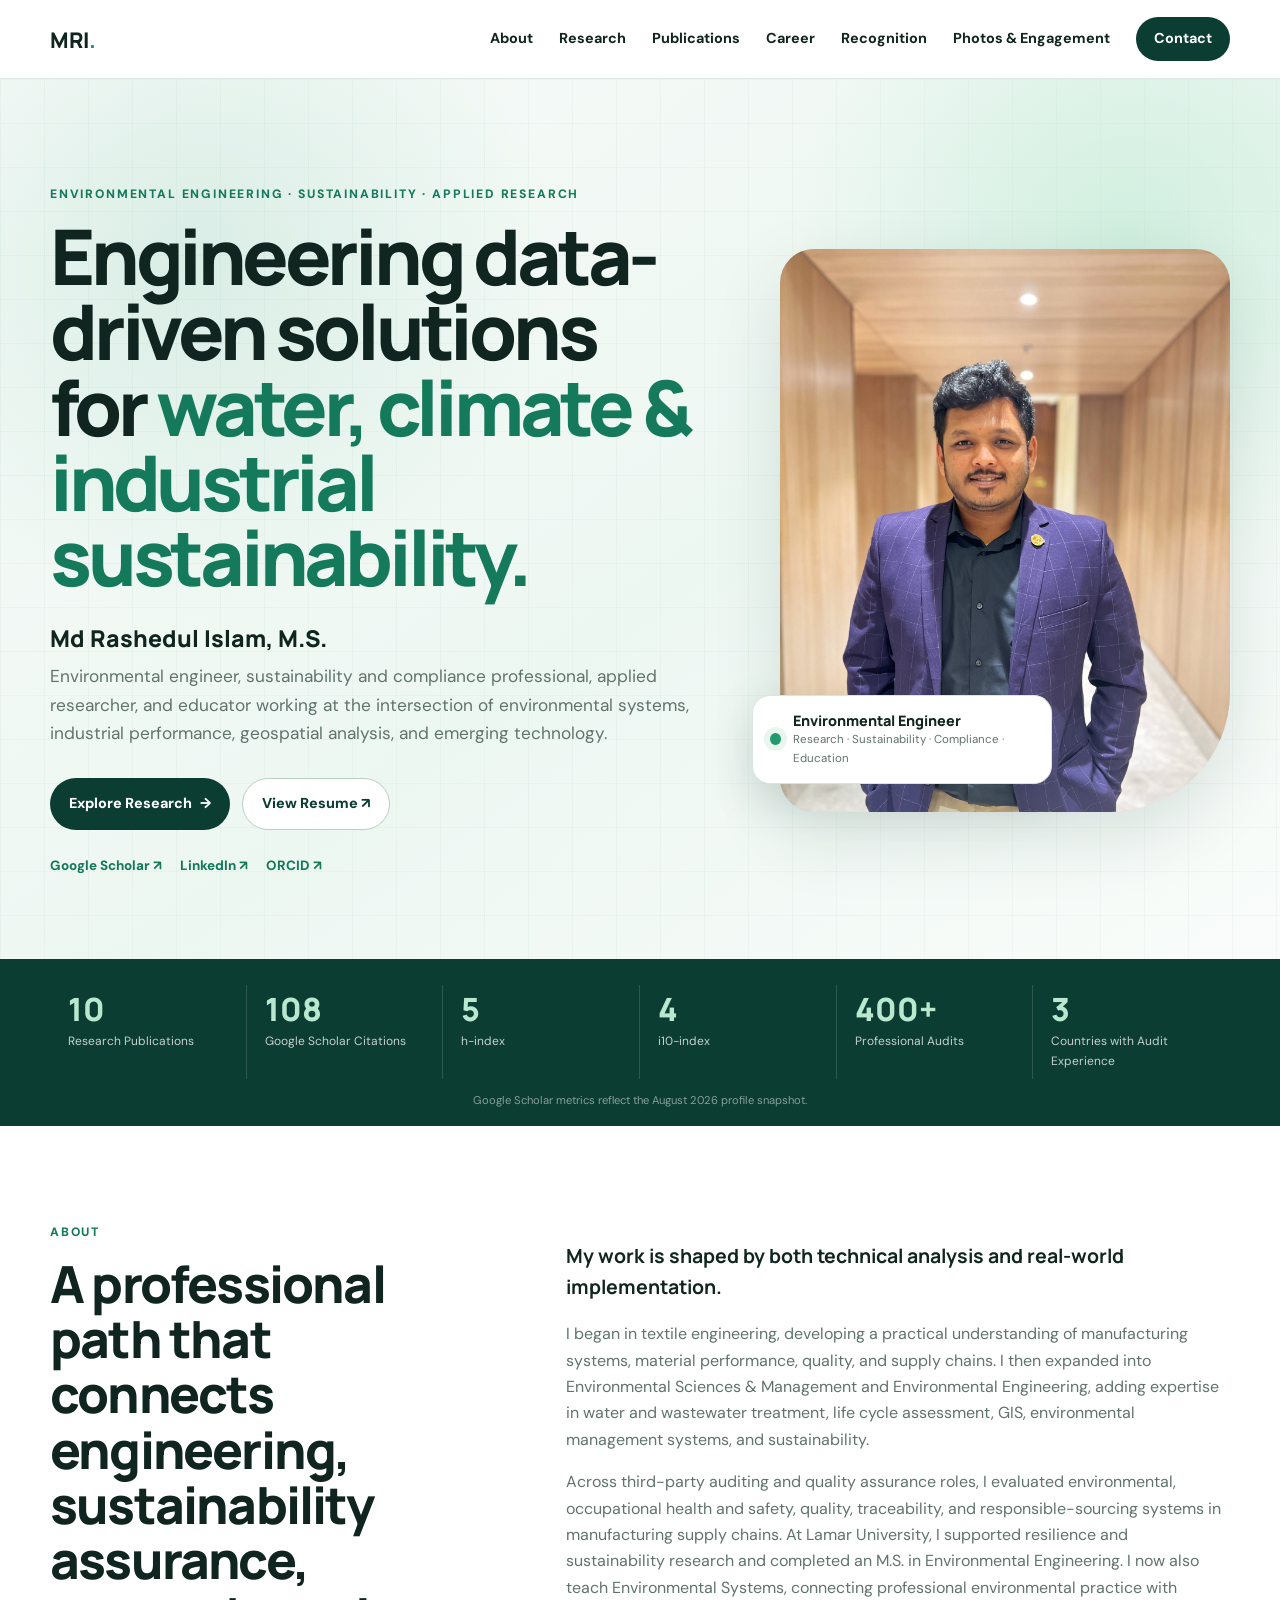
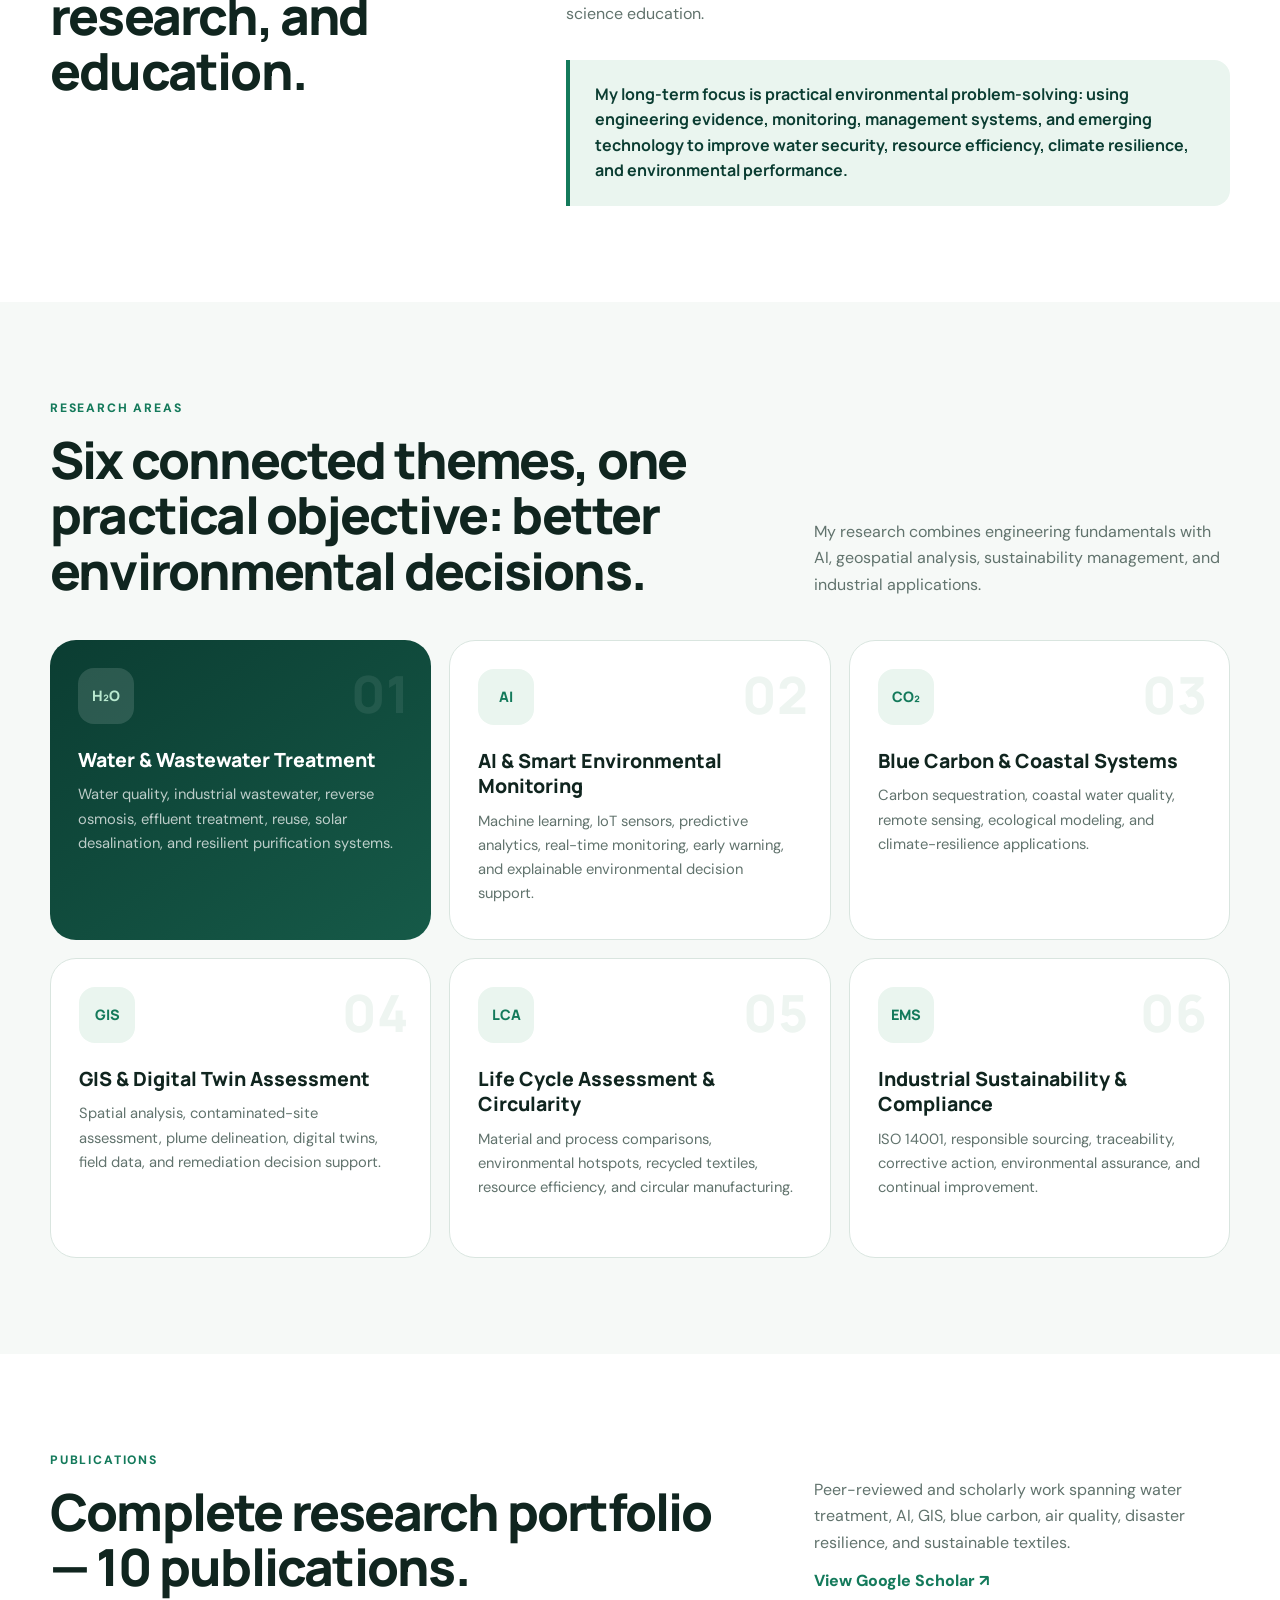
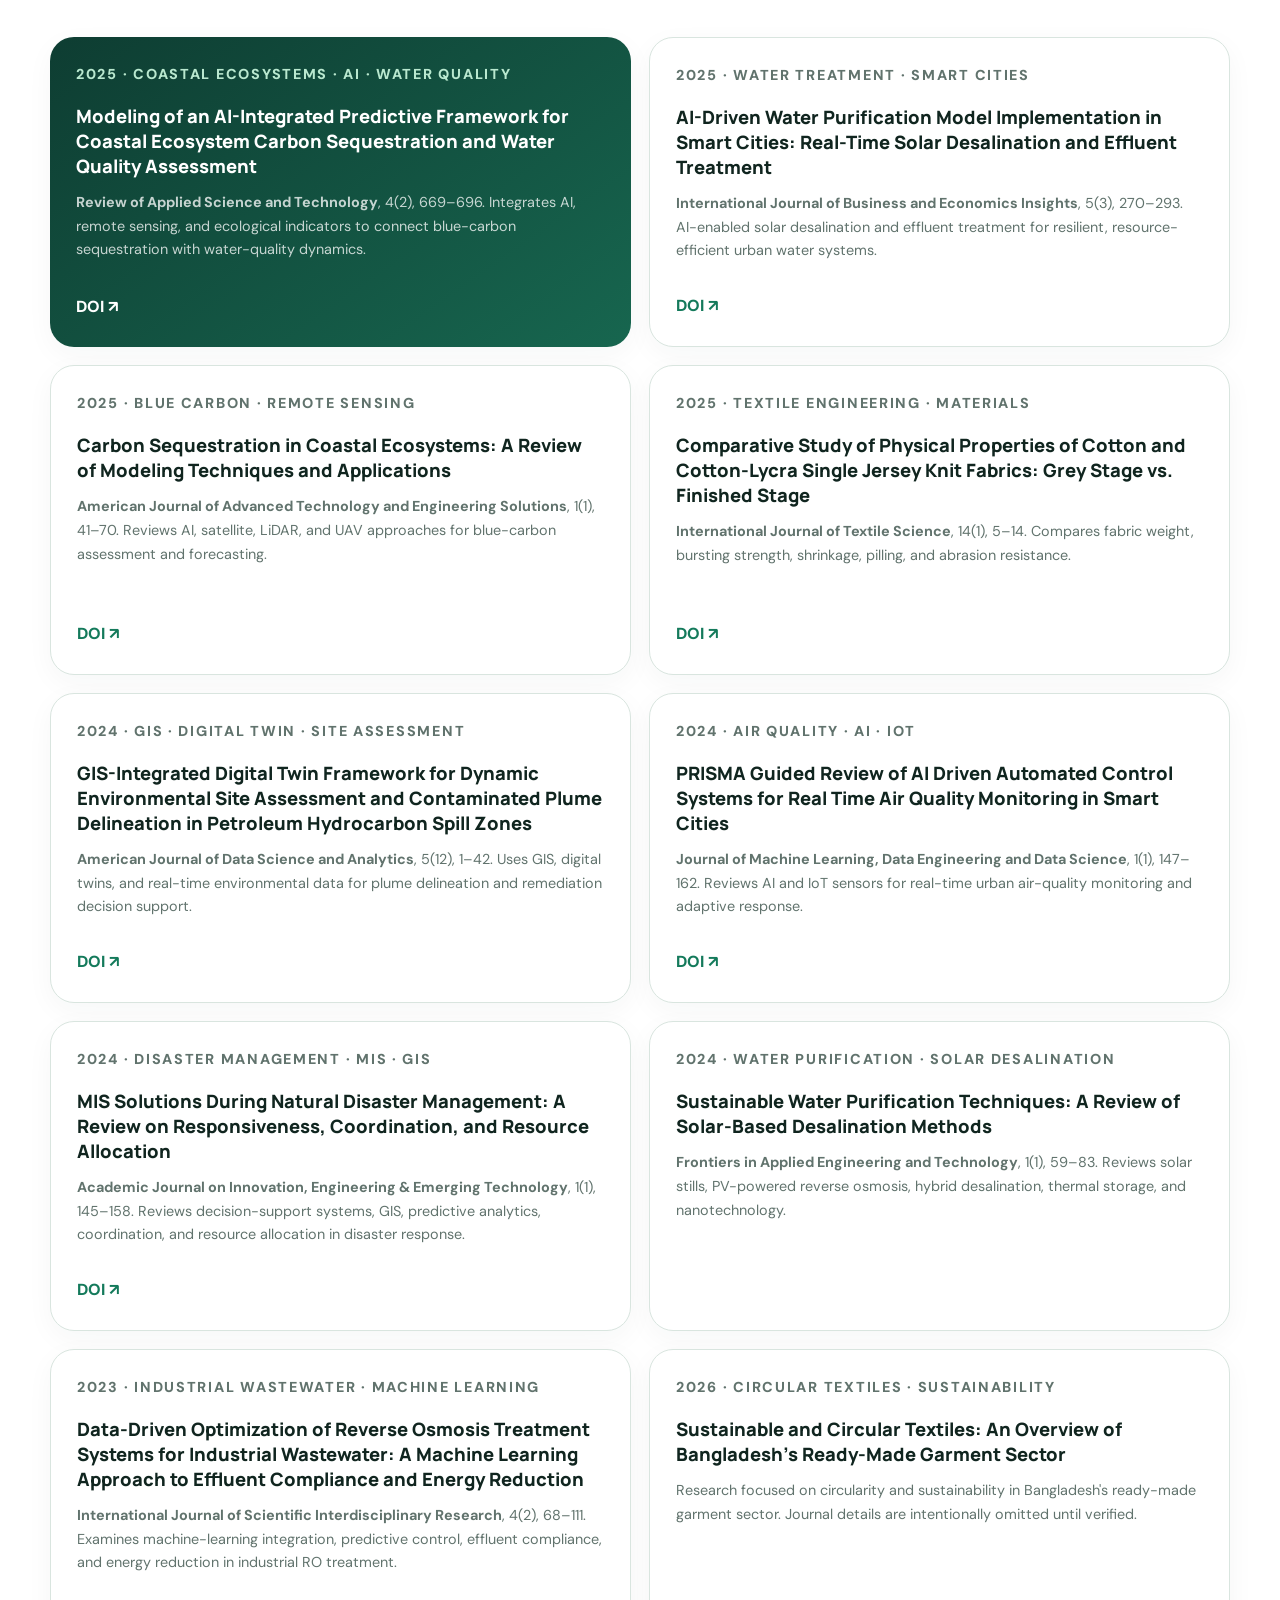
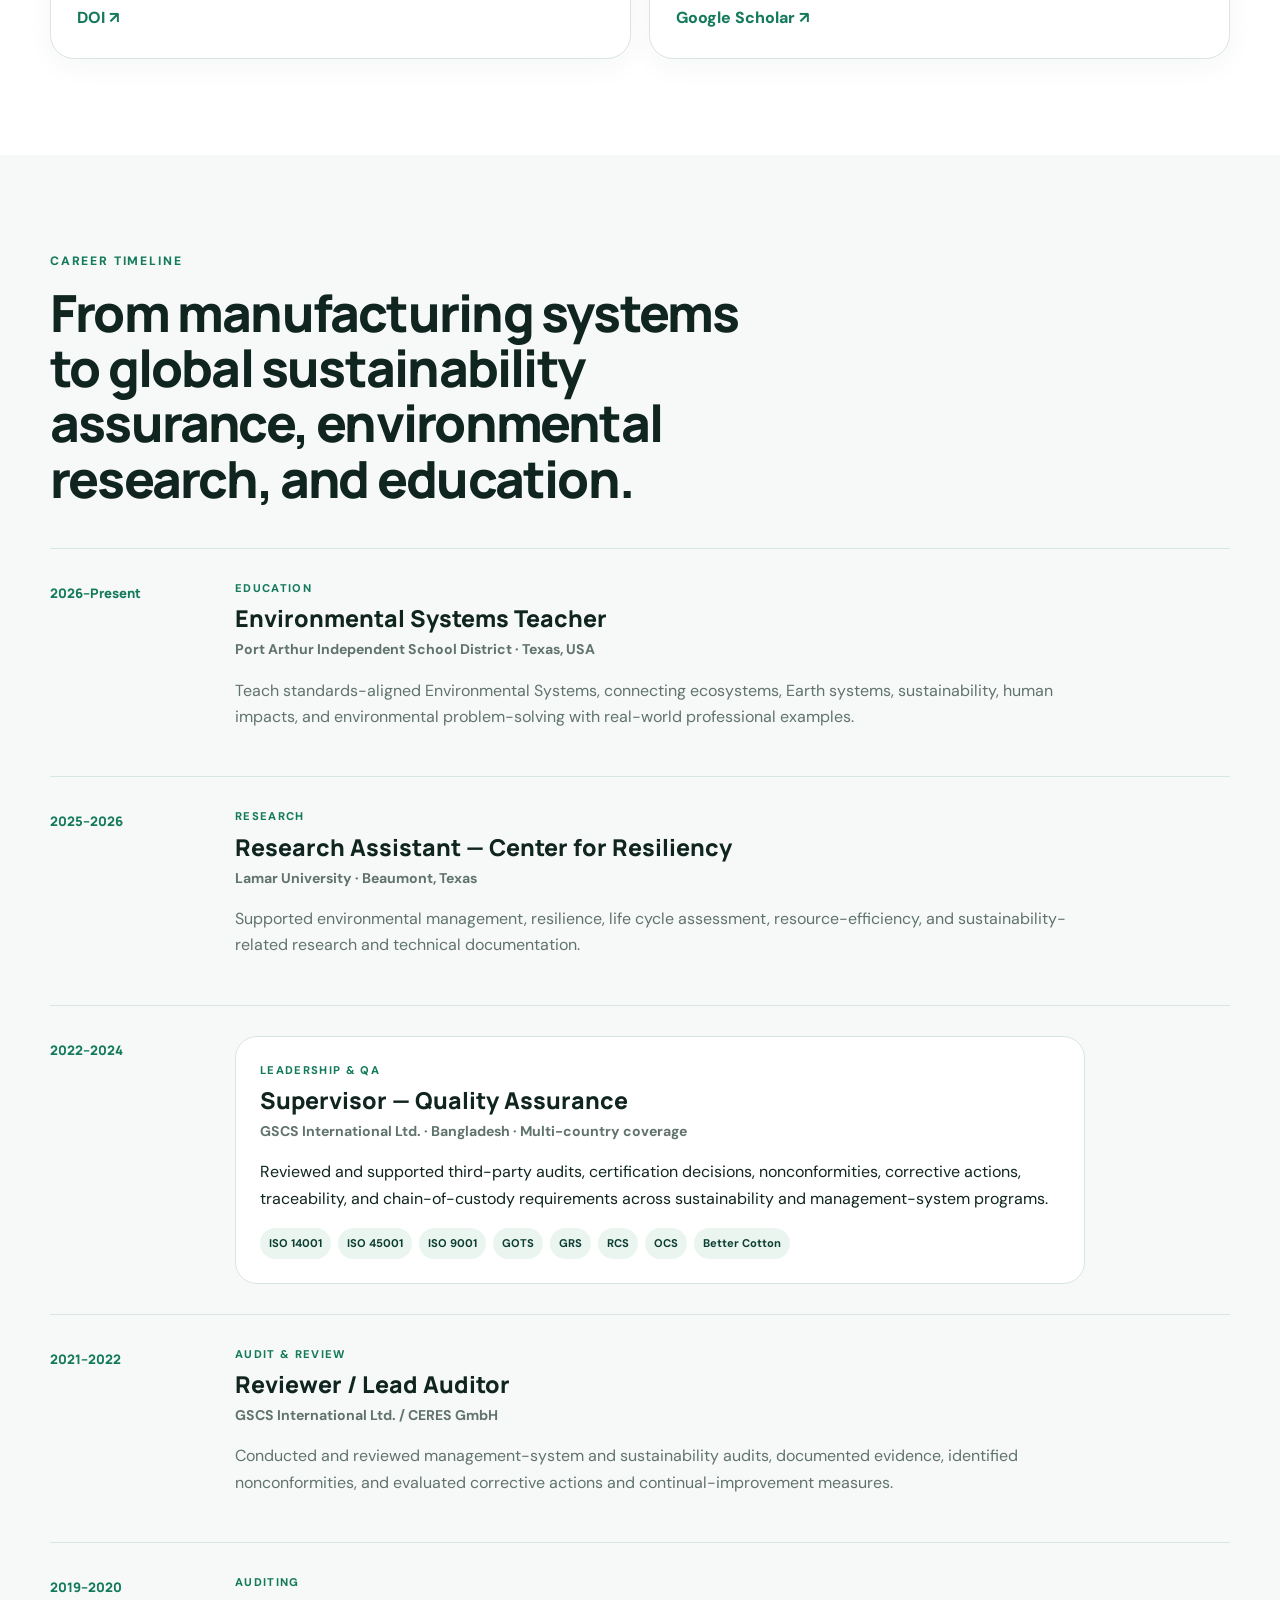
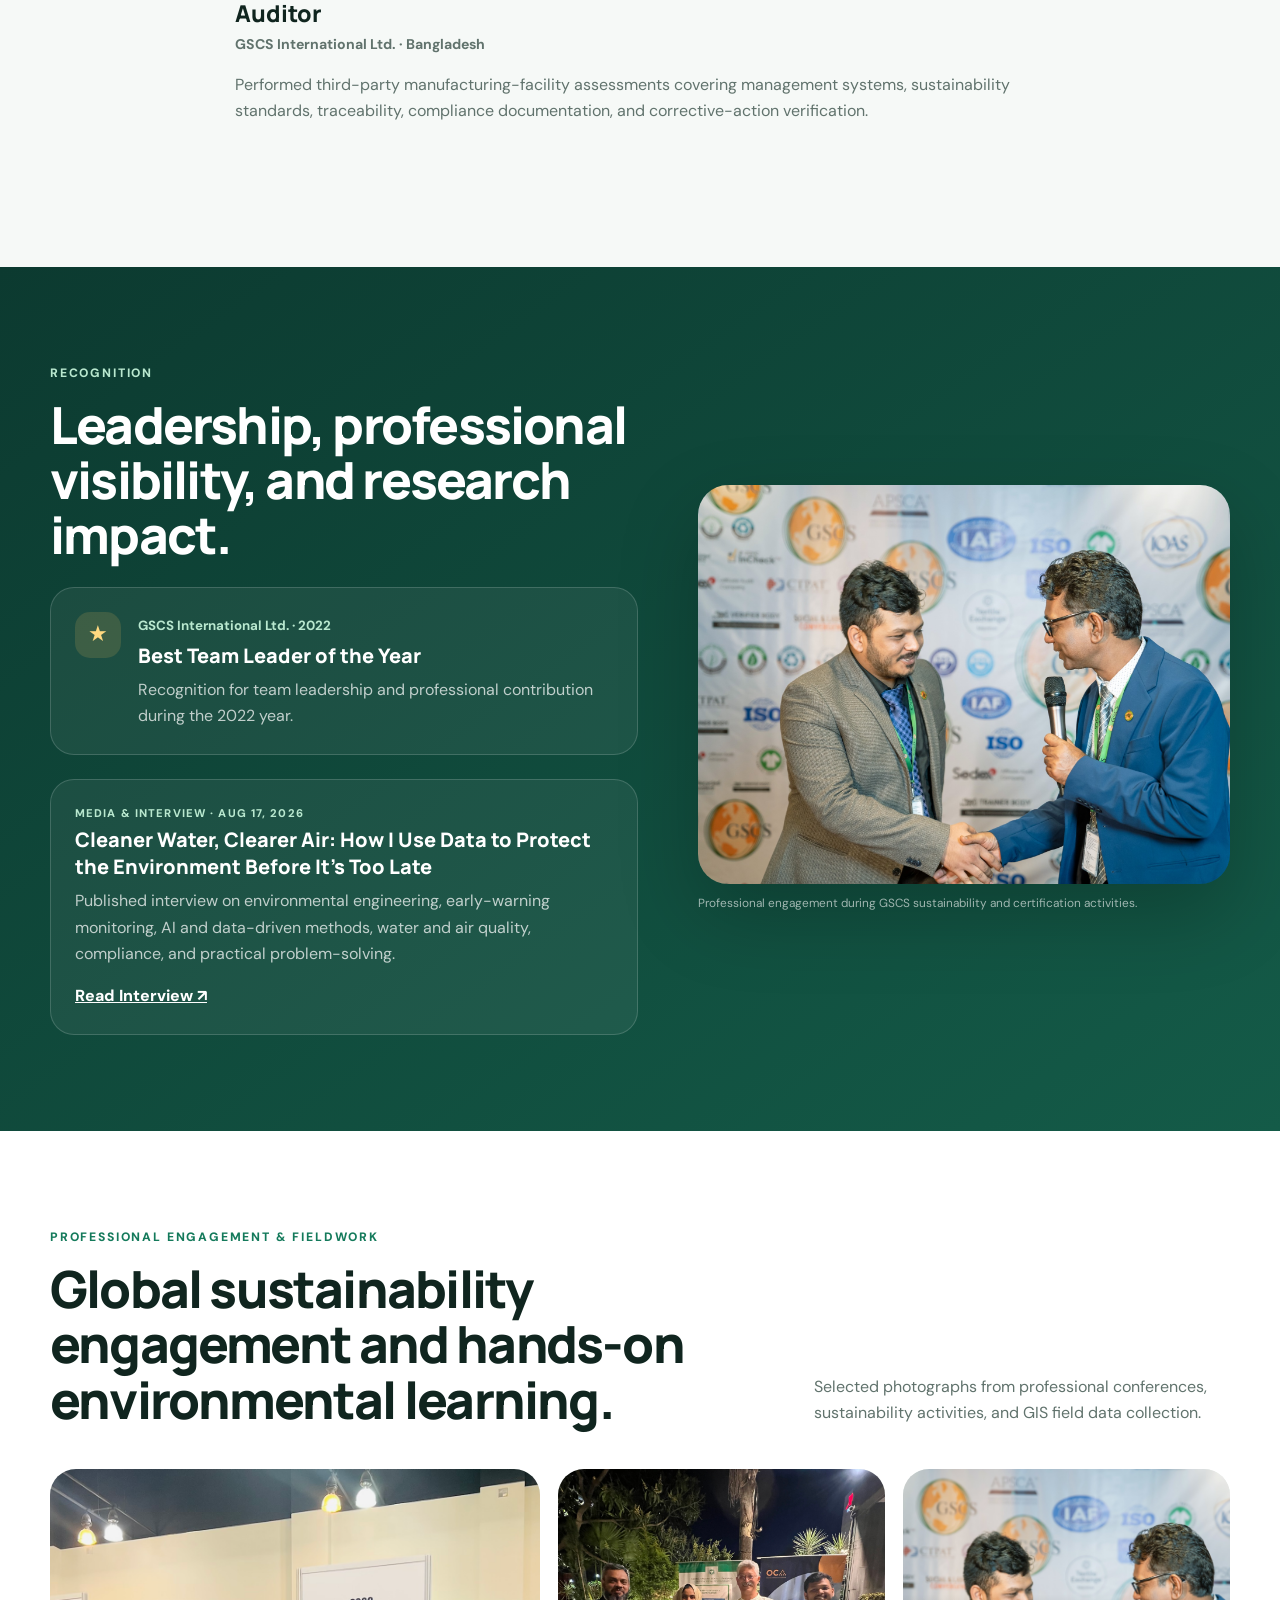
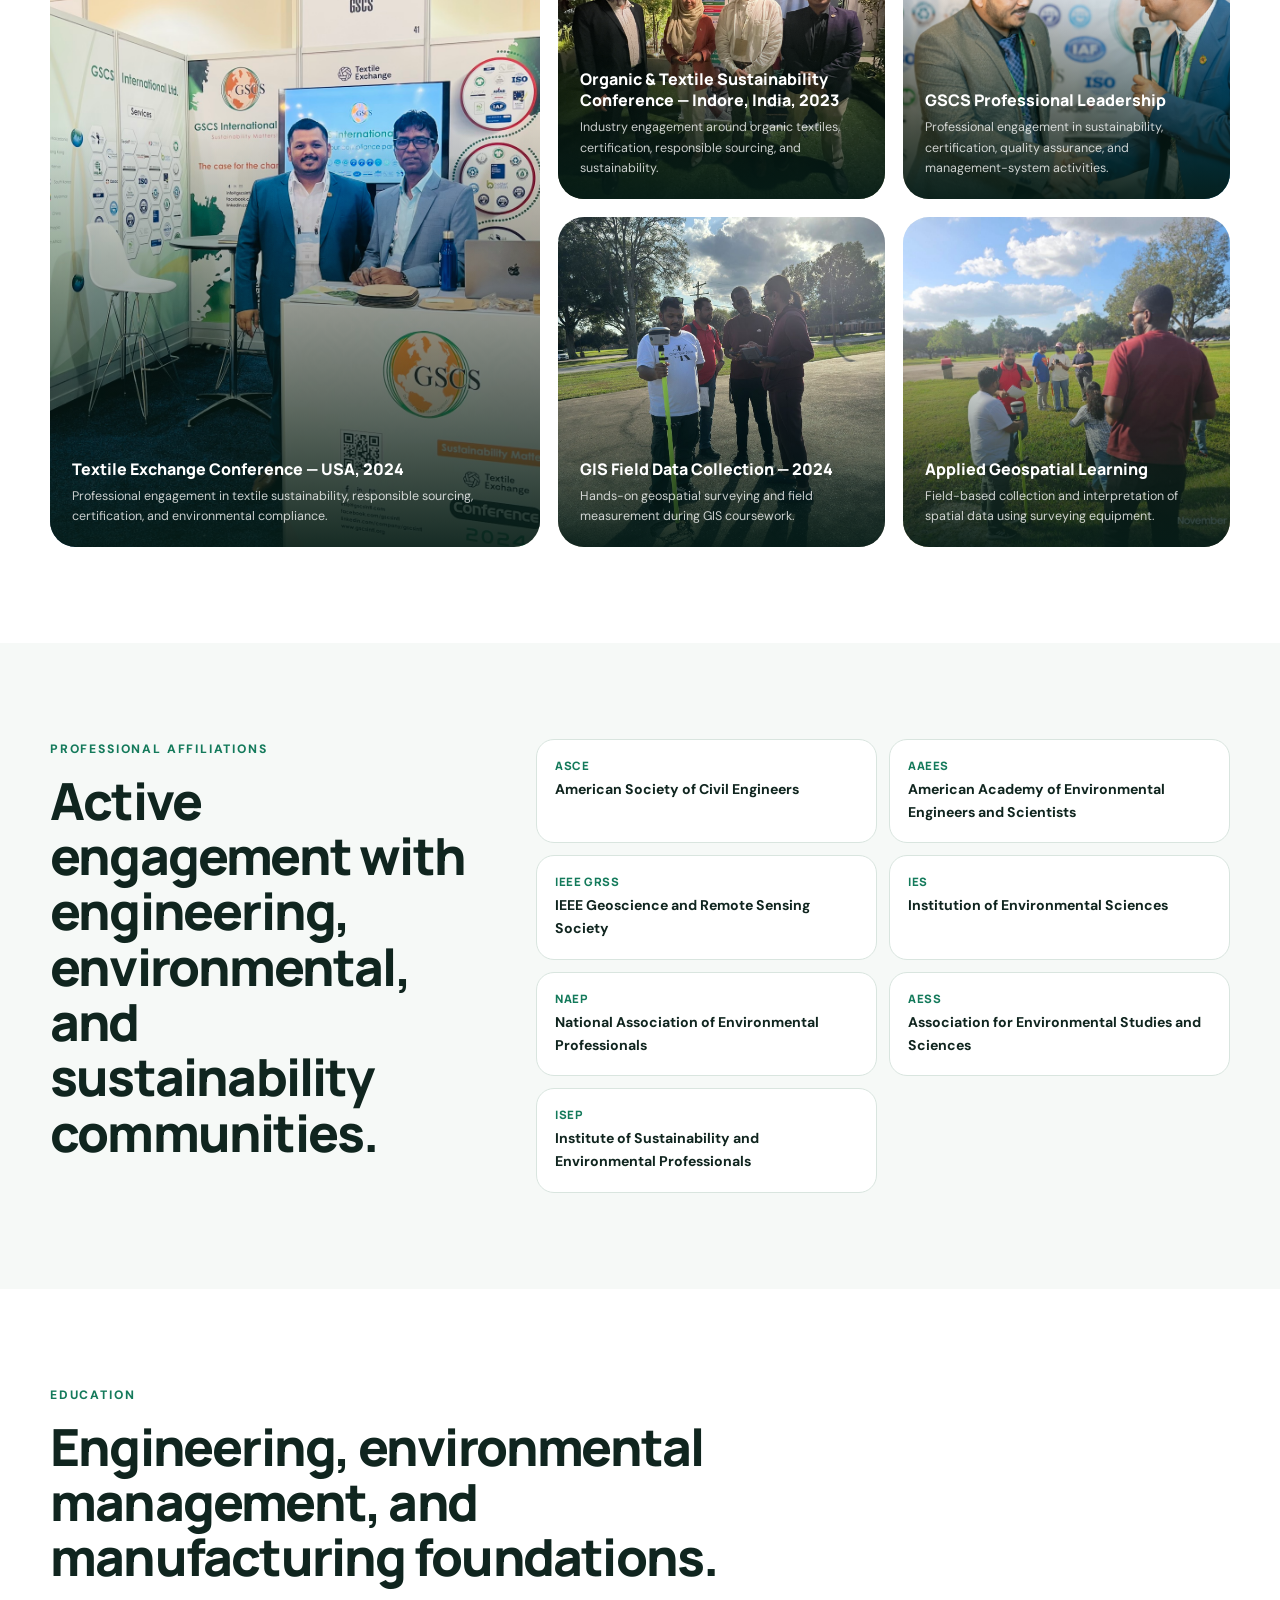
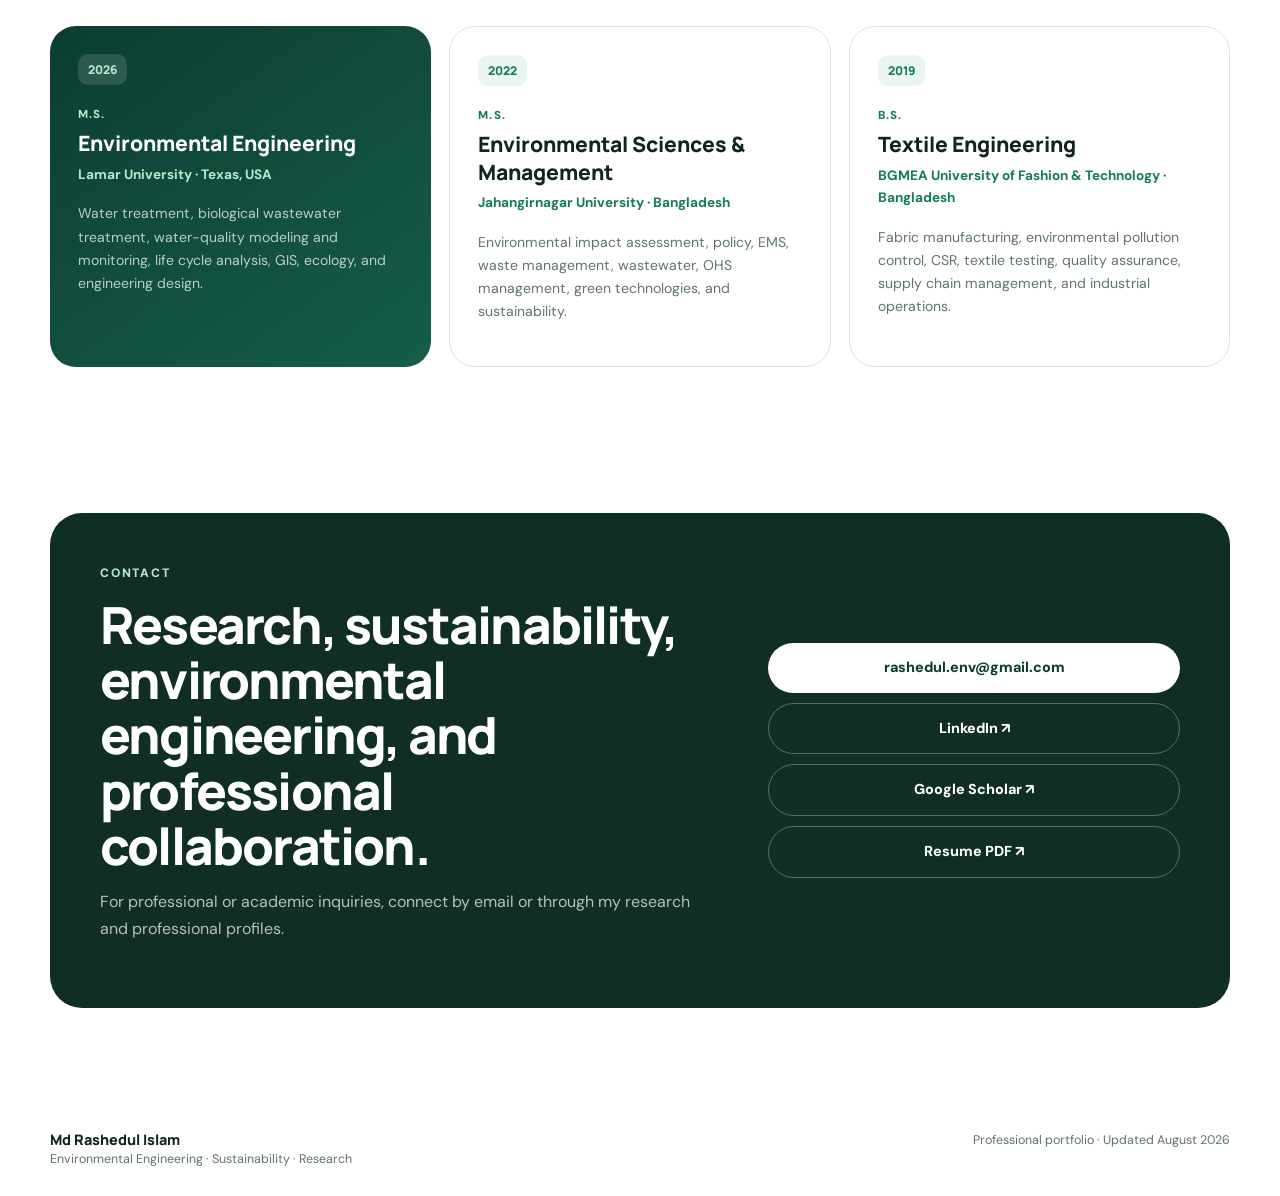
==== commit ed65f53f: "Add files via upload" ====
--- a/index.html
+++ b/index.html
@@ -10,7 +10,8 @@
   <link rel="preconnect" href="https://fonts.googleapis.com">
   <link rel="preconnect" href="https://fonts.gstatic.com" crossorigin>
   <link href="https://fonts.googleapis.com/css2?family=DM+Sans:wght@400;500;600;700&family=Manrope:wght@600;700;800&display=swap" rel="stylesheet">
-  <link rel="stylesheet" href="styles.css">
+  <link rel="stylesheet" href="styles.css?v=5">
+  <!-- Portfolio version 5: complete publications + photo sections -->
 </head>
 <body>
 <a class="skip-link" href="#main">Skip to content</a>
@@ -20,7 +21,7 @@
     <button class="menu-toggle" aria-label="Open navigation" aria-expanded="false">☰</button>
     <nav class="site-nav" aria-label="Primary navigation">
       <a href="#about">About</a><a href="#research">Research</a><a href="#publications">Publications</a>
-      <a href="#career">Career</a><a href="#recognition">Recognition</a><a href="#engagement">Engagement</a>
+      <a href="#career">Career</a><a href="#recognition">Recognition</a><a href="#engagement">Photos & Engagement</a>
       <a class="nav-cta" href="#contact">Contact</a>
     </nav>
   </div>
@@ -90,33 +91,93 @@
   </div>
 </section>
 
+
 <section class="section featured-section" id="publications">
   <div class="container">
-    <div class="section-top"><div><p class="section-label">Featured Research</p><h2>Selected work across water, climate, GIS, and smart environmental systems.</h2></div><a class="text-link" href="https://scholar.google.com/citations?hl=en&authuser=1&user=k-cowZ4AAAAJ" target="_blank" rel="noopener">View Google Scholar ↗</a></div>
-    <div class="featured-grid">
-      <article class="featured-paper dark"><p class="paper-kicker">2025 · Water & AI</p><h3>AI-Driven Water Purification Model Implementation in Smart Cities</h3><p>AI-enabled solar desalination and effluent-treatment framework designed around real-time monitoring, energy efficiency, and circular water use.</p><a href="https://doi.org/10.63125/fbxtdt92s" target="_blank" rel="noopener">DOI ↗</a></article>
-      <article class="featured-paper"><p class="paper-kicker">2025 · Coastal Systems</p><h3>AI-Integrated Predictive Framework for Coastal Carbon & Water Quality</h3><p>Combines machine learning, deep learning, remote sensing, and ecological indicators to improve coastal-system assessment and prediction.</p><a href="https://doi.org/10.63125/z6h8ky18" target="_blank" rel="noopener">DOI ↗</a></article>
-      <article class="featured-paper"><p class="paper-kicker">2024 · GIS & Digital Twin</p><h3>Dynamic Environmental Site Assessment & Contaminated Plume Delineation</h3><p>Uses GIS, digital-twin responsiveness, and real-time environmental data to strengthen plume interpretation and remediation decisions.</p><a href="https://doi.org/10.63125/ks6je191" target="_blank" rel="noopener">DOI ↗</a></article>
-      <article class="featured-paper"><p class="paper-kicker">2023 · Industrial Wastewater</p><h3>Data-Driven Optimization of Reverse Osmosis Treatment Systems</h3><p>Examines machine-learning integration and predictive control for effluent compliance, operating stability, and energy reduction.</p><a href="https://doi.org/10.63125/pjxptw81" target="_blank" rel="noopener">DOI ↗</a></article>
-    </div>
-
-    <div class="publication-library">
-      <div class="library-head"><div><span class="section-label">Complete Publication Record</span><h3>10 publications</h3></div><span class="library-note">Peer-reviewed and scholarly work listed in the provided publication record</span></div>
-      <ol class="pub-list">
-        <li><span class="year">2026</span><div><strong>Sustainable and Circular Textiles: An Overview of Bangladesh's Ready-Made Garment Sector</strong><small>Textile sustainability & circularity</small></div></li>
-        <li><span class="year">2025</span><div><strong>Modeling of an AI-Integrated Predictive Framework for Coastal Ecosystem Carbon Sequestration and Water Quality Assessment</strong><small>Review of Applied Science and Technology, 4(2), 669–696 · <a href="https://doi.org/10.63125/z6h8ky18" target="_blank">DOI</a></small></div></li>
-        <li><span class="year">2025</span><div><strong>AI-Driven Water Purification Model Implementation in Smart Cities: Real-Time Solar Desalination and Effluent Treatment</strong><small>International Journal of Business and Economics Insights, 5(3), 270–293 · <a href="https://doi.org/10.63125/fbxtdt92s" target="_blank">DOI</a></small></div></li>
-        <li><span class="year">2025</span><div><strong>Carbon Sequestration in Coastal Ecosystems: A Review of Modeling Techniques and Applications</strong><small>American Journal of Advanced Technology and Engineering Solutions, 1(1), 41–70 · <a href="https://doi.org/10.63125/4z73rb29" target="_blank">DOI</a></small></div></li>
-        <li><span class="year">2025</span><div><strong>Comparative Study of Physical Properties of Cotton and Cotton-Lycra Single Jersey Knit Fabrics: Grey Stage vs. Finished Stage</strong><small>International Journal of Textile Science, 14(1), 5–14 · <a href="https://doi.org/10.5923/j.textile.20251401.02" target="_blank">DOI</a></small></div></li>
-        <li><span class="year">2024</span><div><strong>GIS-Integrated Digital Twin Framework for Dynamic Environmental Site Assessment and Contaminated Plume Delineation in Petroleum Hydrocarbon Spill Zones</strong><small>American Journal of Data Science and Analytics, 5(12), 1–42 · <a href="https://doi.org/10.63125/ks6je191" target="_blank">DOI</a></small></div></li>
-        <li><span class="year">2024</span><div><strong>PRISMA Guided Review of AI Driven Automated Control Systems for Real Time Air Quality Monitoring in Smart Cities</strong><small>Journal of Machine Learning, Data Engineering and Data Science, 1(1), 147–162 · <a href="https://doi.org/10.70008/jmldeds.v1i01.51" target="_blank">DOI</a></small></div></li>
-        <li><span class="year">2024</span><div><strong>MIS Solutions During Natural Disaster Management: A Review on Responsiveness, Coordination, and Resource Allocation</strong><small>Academic Journal on Innovation, Engineering & Emerging Technology, 1(1), 145–158 · <a href="https://doi.org/10.69593/ajieet.v1i01.145" target="_blank">DOI</a></small></div></li>
-        <li><span class="year">2024</span><div><strong>Sustainable Water Purification Techniques: A Review of Solar-Based Desalination Methods</strong><small>Frontiers in Applied Engineering and Technology, 1(1), 59–83</small></div></li>
-        <li><span class="year">2023</span><div><strong>Data-Driven Optimization of Reverse Osmosis Treatment Systems for Industrial Wastewater: A Machine Learning Approach to Effluent Compliance and Energy Reduction</strong><small>International Journal of Scientific Interdisciplinary Research, 4(2), 68–111 · <a href="https://doi.org/10.63125/pjxptw81" target="_blank">DOI</a></small></div></li>
-      </ol>
-    </div>
-  </div>
-</section>
+    <div class="section-top">
+      <div>
+        <p class="section-label">Publications</p>
+        <h2>Complete research portfolio — 10 publications.</h2>
+      </div>
+      <div class="pub-side-note">
+        <p>Peer-reviewed and scholarly work spanning water treatment, AI, GIS, blue carbon, air quality, disaster resilience, and sustainable textiles.</p>
+        <a class="text-link" href="https://scholar.google.com/citations?hl=en&authuser=1&user=k-cowZ4AAAAJ" target="_blank" rel="noopener">View Google Scholar ↗</a>
+      </div>
+    </div>
+
+    <div class="all-publications-grid">
+      <article class="publication-card featured-publication">
+        <p class="paper-kicker">2025 · Coastal ecosystems · AI · Water quality</p>
+        <h3>Modeling of an AI-Integrated Predictive Framework for Coastal Ecosystem Carbon Sequestration and Water Quality Assessment</h3>
+        <p><strong>Review of Applied Science and Technology</strong>, 4(2), 669–696. Integrates AI, remote sensing, and ecological indicators to connect blue-carbon sequestration with water-quality dynamics.</p>
+        <a href="https://doi.org/10.63125/z6h8ky18" target="_blank" rel="noopener">DOI ↗</a>
+      </article>
+
+      <article class="publication-card">
+        <p class="paper-kicker">2025 · Water treatment · Smart cities</p>
+        <h3>AI-Driven Water Purification Model Implementation in Smart Cities: Real-Time Solar Desalination and Effluent Treatment</h3>
+        <p><strong>International Journal of Business and Economics Insights</strong>, 5(3), 270–293. AI-enabled solar desalination and effluent treatment for resilient, resource-efficient urban water systems.</p>
+        <a href="https://doi.org/10.63125/fbxtdt92s" target="_blank" rel="noopener">DOI ↗</a>
+      </article>
+
+      <article class="publication-card">
+        <p class="paper-kicker">2025 · Blue carbon · Remote sensing</p>
+        <h3>Carbon Sequestration in Coastal Ecosystems: A Review of Modeling Techniques and Applications</h3>
+        <p><strong>American Journal of Advanced Technology and Engineering Solutions</strong>, 1(1), 41–70. Reviews AI, satellite, LiDAR, and UAV approaches for blue-carbon assessment and forecasting.</p>
+        <a href="https://doi.org/10.63125/4z73rb29" target="_blank" rel="noopener">DOI ↗</a>
+      </article>
+
+      <article class="publication-card">
+        <p class="paper-kicker">2025 · Textile engineering · Materials</p>
+        <h3>Comparative Study of Physical Properties of Cotton and Cotton-Lycra Single Jersey Knit Fabrics: Grey Stage vs. Finished Stage</h3>
+        <p><strong>International Journal of Textile Science</strong>, 14(1), 5–14. Compares fabric weight, bursting strength, shrinkage, pilling, and abrasion resistance.</p>
+        <a href="https://doi.org/10.5923/j.textile.20251401.02" target="_blank" rel="noopener">DOI ↗</a>
+      </article>
+
+      <article class="publication-card">
+        <p class="paper-kicker">2024 · GIS · Digital twin · Site assessment</p>
+        <h3>GIS-Integrated Digital Twin Framework for Dynamic Environmental Site Assessment and Contaminated Plume Delineation in Petroleum Hydrocarbon Spill Zones</h3>
+        <p><strong>American Journal of Data Science and Analytics</strong>, 5(12), 1–42. Uses GIS, digital twins, and real-time environmental data for plume delineation and remediation decision support.</p>
+        <a href="https://doi.org/10.63125/ks6je191" target="_blank" rel="noopener">DOI ↗</a>
+      </article>
+
+      <article class="publication-card">
+        <p class="paper-kicker">2024 · Air quality · AI · IoT</p>
+        <h3>PRISMA Guided Review of AI Driven Automated Control Systems for Real Time Air Quality Monitoring in Smart Cities</h3>
+        <p><strong>Journal of Machine Learning, Data Engineering and Data Science</strong>, 1(1), 147–162. Reviews AI and IoT sensors for real-time urban air-quality monitoring and adaptive response.</p>
+        <a href="https://doi.org/10.70008/jmldeds.v1i01.51" target="_blank" rel="noopener">DOI ↗</a>
+      </article>
+
+      <article class="publication-card">
+        <p class="paper-kicker">2024 · Disaster management · MIS · GIS</p>
+        <h3>MIS Solutions During Natural Disaster Management: A Review on Responsiveness, Coordination, and Resource Allocation</h3>
+        <p><strong>Academic Journal on Innovation, Engineering &amp; Emerging Technology</strong>, 1(1), 145–158. Reviews decision-support systems, GIS, predictive analytics, coordination, and resource allocation in disaster response.</p>
+        <a href="https://doi.org/10.69593/ajieet.v1i01.145" target="_blank" rel="noopener">DOI ↗</a>
+      </article>
+
+      <article class="publication-card">
+        <p class="paper-kicker">2024 · Water purification · Solar desalination</p>
+        <h3>Sustainable Water Purification Techniques: A Review of Solar-Based Desalination Methods</h3>
+        <p><strong>Frontiers in Applied Engineering and Technology</strong>, 1(1), 59–83. Reviews solar stills, PV-powered reverse osmosis, hybrid desalination, thermal storage, and nanotechnology.</p>
+      </article>
+
+      <article class="publication-card">
+        <p class="paper-kicker">2023 · Industrial wastewater · Machine learning</p>
+        <h3>Data-Driven Optimization of Reverse Osmosis Treatment Systems for Industrial Wastewater: A Machine Learning Approach to Effluent Compliance and Energy Reduction</h3>
+        <p><strong>International Journal of Scientific Interdisciplinary Research</strong>, 4(2), 68–111. Examines machine-learning integration, predictive control, effluent compliance, and energy reduction in industrial RO treatment.</p>
+        <a href="https://doi.org/10.63125/pjxptw81" target="_blank" rel="noopener">DOI ↗</a>
+      </article>
+
+      <article class="publication-card">
+        <p class="paper-kicker">2026 · Circular textiles · Sustainability</p>
+        <h3>Sustainable and Circular Textiles: An Overview of Bangladesh's Ready-Made Garment Sector</h3>
+        <p>Research focused on circularity and sustainability in Bangladesh's ready-made garment sector. Journal details are intentionally omitted until verified.</p>
+        <a href="https://scholar.google.com/citations?hl=en&authuser=1&user=k-cowZ4AAAAJ" target="_blank" rel="noopener">Google Scholar ↗</a>
+      </article>
+    </div>
+  </div>
+</section>
+
 
 <section class="section career-section" id="career">
   <div class="container"><div class="section-top"><div><p class="section-label">Career Timeline</p><h2>From manufacturing systems to global sustainability assurance, environmental research, and education.</h2></div></div>
@@ -141,16 +202,46 @@
   </div>
 </section>
 
+
 <section class="section engagement-section" id="engagement">
   <div class="container">
-    <div class="section-top"><div><p class="section-label">Global Professional Engagement</p><h2>Conferences, sustainability networks, and applied field learning.</h2></div><p>Selected moments that reflect international sustainability engagement and hands-on geospatial learning.</p></div>
-    <div class="gallery-grid">
-      <figure class="gallery-card wide"><img src="textile-exchange-2024.jpg" alt="Md Rashedul Islam at Textile Exchange Conference 2024"><figcaption><strong>Textile Exchange Conference — USA, 2024</strong><span>Professional engagement in textile sustainability, responsible sourcing, and environmental compliance.</span></figcaption></figure>
-      <figure class="gallery-card"><img src="organic-textile-indore-2023.jpg" alt="Md Rashedul Islam at an organic and textile sustainability conference in India"><figcaption><strong>Organic & Textile Sustainability Conference — Indore, India, 2023</strong><span>Industry engagement around organic textiles, certification, responsible sourcing, and sustainability.</span></figcaption></figure>
-      <figure class="gallery-card"><img src="gis-fieldwork-2024.jpg" alt="GIS field data collection during coursework"><figcaption><strong>GIS Field Data Collection — 2024</strong><span>Hands-on geospatial surveying and field measurement as part of GIS coursework.</span></figcaption></figure>
-    </div>
-  </div>
-</section>
+    <div class="section-top">
+      <div>
+        <p class="section-label">Professional Engagement & Fieldwork</p>
+        <h2>Global sustainability engagement and hands-on environmental learning.</h2>
+      </div>
+      <p>Selected photographs from professional conferences, sustainability activities, and GIS field data collection.</p>
+    </div>
+
+    <div class="photo-story-grid">
+      <figure class="story-card story-large">
+        <img src="textile-exchange-2024.jpg" alt="Md Rashedul Islam at Textile Exchange Conference 2024 in the United States">
+        <figcaption><strong>Textile Exchange Conference — USA, 2024</strong><span>Professional engagement in textile sustainability, responsible sourcing, certification, and environmental compliance.</span></figcaption>
+      </figure>
+
+      <figure class="story-card">
+        <img src="organic-textile-indore-2023.jpg" alt="Md Rashedul Islam attending an organic and textile sustainability conference in Indore, India">
+        <figcaption><strong>Organic & Textile Sustainability Conference — Indore, India, 2023</strong><span>Industry engagement around organic textiles, certification, responsible sourcing, and sustainability.</span></figcaption>
+      </figure>
+
+      <figure class="story-card">
+        <img src="leadership-engagement.jpg" alt="Md Rashedul Islam during GSCS professional engagement">
+        <figcaption><strong>GSCS Professional Leadership</strong><span>Professional engagement in sustainability, certification, quality assurance, and management-system activities.</span></figcaption>
+      </figure>
+
+      <figure class="story-card field-card">
+        <img src="gis-fieldwork-2024.jpg" alt="GIS field data collection during university coursework">
+        <figcaption><strong>GIS Field Data Collection — 2024</strong><span>Hands-on geospatial surveying and field measurement during GIS coursework.</span></figcaption>
+      </figure>
+
+      <figure class="story-card field-card">
+        <img src="gis-fieldwork-2024-b.jpg" alt="Additional GIS field data collection activity">
+        <figcaption><strong>Applied Geospatial Learning</strong><span>Field-based collection and interpretation of spatial data using surveying equipment.</span></figcaption>
+      </figure>
+    </div>
+  </div>
+</section>
+
 
 <section class="section memberships-section">
   <div class="container memberships-layout">
@@ -191,5 +282,5 @@
 </main>
 
 <footer><div class="container footer-wrap"><div><strong>Md Rashedul Islam</strong><span>Environmental Engineering · Sustainability · Research</span></div><span>Professional portfolio · Updated August 2026</span></div></footer>
-<script src="script.js"></script>
+<script src="script.js?v=5"></script>
 </body></html>
--- a/styles.css
+++ b/styles.css
@@ -1,3 +1,37 @@
 :root{--ink:#10251f;--deep:#0b3d32;--green:#147a5b;--green2:#1f9a71;--mint:#eaf5ef;--soft:#f6f9f7;--line:#d9e5df;--muted:#61736d;--lime:#b9e8cf;--gold:#e2b457;--white:#fff;--shadow:0 24px 70px rgba(12,49,39,.12);--radius:26px}*{box-sizing:border-box}html{scroll-behavior:smooth}body{margin:0;font-family:"DM Sans",sans-serif;color:var(--ink);background:#fff;line-height:1.65}a{color:inherit}img{max-width:100%;display:block}.container{width:min(1180px,calc(100% - 42px));margin:auto}.skip-link{position:absolute;left:-9999px}.skip-link:focus{left:15px;top:15px;z-index:9999;background:#fff;padding:10px 14px;border-radius:8px}.site-header{position:sticky;top:0;z-index:100;background:rgba(255,255,255,.92);backdrop-filter:blur(14px);border-bottom:1px solid rgba(217,229,223,.8)}.nav-wrap{height:78px;display:flex;align-items:center;justify-content:space-between}.brand{font:800 1.35rem Manrope;text-decoration:none}.brand span{color:var(--green2)}.site-nav{display:flex;align-items:center;gap:26px}.site-nav a{text-decoration:none;font-weight:700;font-size:.9rem}.site-nav a:hover{color:var(--green)}.nav-cta{padding:10px 18px!important;border-radius:999px;background:var(--deep);color:#fff}.menu-toggle{display:none;border:0;background:none;font-size:1.5rem}.hero{position:relative;overflow:hidden;background:linear-gradient(145deg,#f8fbf9 0%,#edf7f2 55%,#f9fcfa 100%);padding:105px 0 82px}.hero-mesh{position:absolute;inset:0;background-image:radial-gradient(circle at 15% 20%,rgba(31,154,113,.13),transparent 28%),radial-gradient(circle at 88% 18%,rgba(185,232,207,.55),transparent 25%),linear-gradient(rgba(20,122,91,.035) 1px,transparent 1px),linear-gradient(90deg,rgba(20,122,91,.035) 1px,transparent 1px);background-size:auto,auto,44px 44px,44px 44px;pointer-events:none}.hero-grid{position:relative;display:grid;grid-template-columns:1.18fr .82fr;gap:82px;align-items:center}.eyebrow,.section-label{margin:0 0 14px;color:var(--green);font-size:.76rem;font-weight:800;letter-spacing:.15em;text-transform:uppercase}.hero h1{font:800 clamp(3.2rem,6vw,6.15rem)/.98 Manrope;margin:0;letter-spacing:-.055em;max-width:860px}.hero h1 span{color:var(--green)}.hero-name{font:800 1.45rem Manrope;margin:28px 0 8px}.hero-text{font-size:1.08rem;color:var(--muted);max-width:760px;margin:0}.hero-actions{display:flex;gap:12px;flex-wrap:wrap;margin-top:30px}.button{display:inline-flex;align-items:center;justify-content:center;gap:8px;padding:13px 19px;border-radius:999px;text-decoration:none;font-weight:800;font-size:.9rem;transition:.2s}.button:hover{transform:translateY(-2px)}.primary{background:var(--deep);color:#fff}.secondary{border:1px solid #b9cec4;background:#fff;color:var(--deep)}.profile-row{display:flex;flex-wrap:wrap;gap:18px;margin-top:25px}.profile-row a{font-size:.84rem;font-weight:800;color:var(--green);text-decoration:none}.hero-visual{position:relative}.portrait-shell{border-radius:34px 34px 120px 34px;overflow:hidden;box-shadow:var(--shadow);background:#ddd;aspect-ratio:4/5}.portrait-shell img{width:100%;height:100%;object-fit:cover;object-position:center 26%}.portrait-card{position:absolute;left:-28px;bottom:28px;background:#fff;border:1px solid var(--line);box-shadow:0 16px 45px rgba(12,49,39,.15);border-radius:18px;padding:15px 17px;display:flex;align-items:center;gap:12px;max-width:300px}.portrait-card .dot{width:12px;height:12px;border-radius:50%;background:var(--green2);box-shadow:0 0 0 6px var(--mint)}.portrait-card strong,.portrait-card small{display:block}.portrait-card strong{font:800 .9rem Manrope}.portrait-card small{color:var(--muted);font-size:.72rem}.impact-band{background:var(--deep);color:#fff;padding:26px 0 16px}.impact-metrics{display:grid;grid-template-columns:repeat(6,1fr);gap:0}.impact-metrics>div{padding:8px 18px;border-right:1px solid rgba(255,255,255,.14)}.impact-metrics>div:last-child{border:0}.impact-metrics strong{display:block;font:800 2rem Manrope;color:var(--lime);line-height:1}.impact-metrics span{display:block;margin-top:7px;font-size:.75rem;color:rgba(255,255,255,.76)}.metric-note{text-align:center;margin:12px 0 0;font-size:.7rem;color:rgba(255,255,255,.5)}.section{padding:96px 0}.split-layout{display:grid;grid-template-columns:.78fr 1.22fr;gap:92px}.sticky-heading{position:sticky;top:118px;align-self:start}.section h2{font:800 clamp(2.1rem,4vw,3.65rem)/1.08 Manrope;letter-spacing:-.035em;margin:0}.prose-stack{font-size:1rem;color:var(--muted)}.prose-stack .lead{font:700 1.22rem/1.55 Manrope;color:var(--ink)}blockquote{margin:32px 0 0;padding:22px 25px;border-left:4px solid var(--green);background:var(--mint);color:var(--deep);font:700 1rem/1.6 Manrope;border-radius:0 16px 16px 0}.section-top{display:grid;grid-template-columns:1.25fr .75fr;gap:70px;align-items:end;margin-bottom:42px}.section-top>p{color:var(--muted);margin:0}.research-section{background:var(--soft)}.research-grid{display:grid;grid-template-columns:repeat(3,1fr);gap:18px}.research-card{position:relative;min-height:300px;background:#fff;border:1px solid var(--line);border-radius:var(--radius);padding:28px;overflow:hidden;transition:.25s}.research-card:hover{transform:translateY(-5px);box-shadow:0 16px 45px rgba(12,49,39,.08)}.research-card.accent{background:linear-gradient(145deg,var(--deep),#165a48);color:#fff;border:0}.research-card .num{position:absolute;right:22px;top:18px;font:800 3.2rem Manrope;color:#eef5f1}.research-card.accent .num{color:rgba(255,255,255,.08)}.research-card .icon{width:56px;height:56px;border-radius:16px;display:grid;place-items:center;background:var(--mint);color:var(--green);font:800 .9rem Manrope}.research-card.accent .icon{background:rgba(255,255,255,.13);color:var(--lime)}.research-card h3{font:800 1.22rem/1.3 Manrope;margin:23px 0 10px}.research-card p{margin:0;color:var(--muted);font-size:.92rem}.research-card.accent p{color:rgba(255,255,255,.72)}.featured-section{background:#fff}.text-link{font-weight:800;color:var(--green);text-decoration:none}.featured-grid{display:grid;grid-template-columns:1fr 1fr;gap:18px}.featured-paper{border:1px solid var(--line);border-radius:var(--radius);padding:29px;background:#fff;min-height:285px;display:flex;flex-direction:column}.featured-paper.dark{background:linear-gradient(145deg,#0e3d32,#17664f);color:#fff;border:0}.paper-kicker{font-size:.72rem;font-weight:800;letter-spacing:.12em;text-transform:uppercase;color:var(--green);margin:0 0 15px}.dark .paper-kicker{color:var(--lime)}.featured-paper h3{font:800 1.35rem/1.34 Manrope;margin:0 0 12px}.featured-paper p{color:var(--muted);margin:0 0 22px}.dark p{color:rgba(255,255,255,.72)}.featured-paper a{margin-top:auto;font-weight:800;color:var(--green);text-decoration:none}.dark a{color:#fff}.publication-library{margin-top:42px;border:1px solid var(--line);border-radius:30px;overflow:hidden}.library-head{display:flex;justify-content:space-between;gap:25px;align-items:end;padding:28px 30px;background:#f5f9f7;border-bottom:1px solid var(--line)}.library-head h3{font:800 1.6rem Manrope;margin:4px 0 0}.library-note{font-size:.78rem;color:var(--muted)}.pub-list{list-style:none;margin:0;padding:0}.pub-list li{display:grid;grid-template-columns:70px 1fr;gap:22px;padding:18px 30px;border-bottom:1px solid #e7eeea}.pub-list li:last-child{border-bottom:0}.pub-list .year{font:800 .8rem Manrope;color:var(--green)}.pub-list strong{display:block;font:700 .95rem/1.45 Manrope}.pub-list small{display:block;color:var(--muted);margin-top:4px}.pub-list a{color:var(--green);font-weight:700}.career-section{background:var(--soft)}.timeline{display:grid;gap:0}.timeline article{display:grid;grid-template-columns:150px 1fr;gap:35px;padding:30px 0;border-top:1px solid var(--line)}.timeline .time{font:800 .82rem Manrope;color:var(--green);padding-top:5px}.timeline article>div{max-width:850px}.role-tag{margin:0 0 5px;font-size:.7rem;text-transform:uppercase;letter-spacing:.12em;font-weight:800;color:var(--green)}.timeline h3{font:800 1.45rem Manrope;margin:0}.timeline h4{margin:4px 0 12px;color:var(--muted);font-size:.88rem}.timeline p:last-child{color:var(--muted)}.timeline article.highlight>div{background:#fff;border:1px solid var(--line);border-radius:22px;padding:24px}.chips{display:flex;flex-wrap:wrap;gap:7px;margin-top:15px}.chips span{font-size:.7rem;padding:6px 9px;background:var(--mint);border-radius:999px;color:var(--deep);font-weight:700}.recognition-section{background:linear-gradient(145deg,#0c3a30,#145b48);color:#fff}.recognition-grid{display:grid;grid-template-columns:1.05fr .95fr;gap:60px;align-items:center}.section-label.light{color:var(--lime)}.award-card,.media-card{border:1px solid rgba(255,255,255,.16);background:rgba(255,255,255,.06);border-radius:24px;padding:24px;margin-top:24px}.award-card{display:flex;gap:17px;align-items:flex-start}.award-icon{width:46px;height:46px;border-radius:15px;background:rgba(226,180,87,.16);display:grid;place-items:center;color:#ffd980;font-size:1.35rem;flex:0 0 auto}.award-card small{color:var(--lime);font-weight:700}.award-card h3,.media-card h3{font:800 1.25rem Manrope;margin:4px 0 8px}.award-card p,.media-card p{margin:0;color:rgba(255,255,255,.72)}.media-label{font-size:.7rem!important;letter-spacing:.1em;text-transform:uppercase;color:var(--lime)!important;font-weight:800}.media-card a{display:inline-block;margin-top:16px;color:#fff;font-weight:800}.recognition-photo{margin:0}.recognition-photo img{border-radius:30px;box-shadow:0 30px 80px rgba(0,0,0,.22);aspect-ratio:4/3;object-fit:cover}.recognition-photo figcaption{font-size:.74rem;color:rgba(255,255,255,.6);margin-top:10px}.engagement-section{background:#fff}.gallery-grid{display:grid;grid-template-columns:1.25fr .75fr;grid-template-rows:auto auto;gap:18px}.gallery-card{margin:0;position:relative;border-radius:26px;overflow:hidden;background:#eee;min-height:330px}.gallery-card.wide{grid-row:1/3;min-height:680px}.gallery-card img{width:100%;height:100%;object-fit:cover;position:absolute;inset:0}.gallery-card::after{content:"";position:absolute;inset:35% 0 0;background:linear-gradient(transparent,rgba(6,29,24,.88))}.gallery-card figcaption{position:absolute;left:24px;right:24px;bottom:22px;z-index:2;color:#fff}.gallery-card strong,.gallery-card span{display:block}.gallery-card strong{font:800 1.08rem Manrope}.gallery-card span{font-size:.8rem;color:rgba(255,255,255,.75);margin-top:5px}.memberships-section{background:var(--soft)}.memberships-layout{display:grid;grid-template-columns:.75fr 1.25fr;gap:70px}.membership-grid{display:grid;grid-template-columns:1fr 1fr;gap:12px}.membership-grid>div{background:#fff;border:1px solid var(--line);border-radius:18px;padding:18px}.membership-grid span{display:block;color:var(--green);font:800 .72rem Manrope;letter-spacing:.05em}.membership-grid strong{display:block;margin-top:5px;font-size:.88rem}.education-section{background:#fff}.education-grid{display:grid;grid-template-columns:repeat(3,1fr);gap:18px}.degree{border:1px solid var(--line);border-radius:26px;padding:28px;min-height:330px}.degree.primary-degree{background:linear-gradient(145deg,var(--deep),#175d49);color:#fff;border:0}.degree-year{display:inline-block;padding:7px 10px;border-radius:10px;background:var(--mint);color:var(--green);font:800 .75rem Manrope}.primary-degree .degree-year{background:rgba(255,255,255,.13);color:var(--lime)}.degree>p:first-of-type{font-size:.72rem;font-weight:800;color:var(--green);text-transform:uppercase;letter-spacing:.1em;margin:20px 0 5px}.primary-degree>p:first-of-type{color:var(--lime)}.degree h3{font:800 1.32rem/1.3 Manrope;margin:0}.degree h4{font-size:.85rem;color:var(--green);margin:7px 0 16px}.primary-degree h4{color:var(--lime)}.degree p:last-child{color:var(--muted);font-size:.88rem}.primary-degree p:last-child{color:rgba(255,255,255,.72)}.contact-section{padding-top:50px}.contact-card{display:grid;grid-template-columns:1.2fr .8fr;gap:50px;align-items:center;background:#102d26;color:#fff;border-radius:32px;padding:50px}.contact-card>div:first-child p:last-child{color:rgba(255,255,255,.7)}.contact-actions{display:flex;flex-direction:column;align-items:stretch;gap:10px}.white{background:#fff;color:var(--deep)}.outline-light{border:1px solid rgba(255,255,255,.3);color:#fff}.footer-wrap{display:flex;justify-content:space-between;gap:20px;padding:26px 0;color:var(--muted);font-size:.78rem}.footer-wrap strong,.footer-wrap span{display:block}.footer-wrap strong{color:var(--ink);font:800 .9rem Manrope}
 @media(max-width:980px){.menu-toggle{display:block}.site-nav{display:none;position:absolute;top:72px;left:20px;right:20px;background:#fff;border:1px solid var(--line);border-radius:18px;padding:18px;box-shadow:var(--shadow);flex-direction:column;align-items:stretch}.site-nav.open{display:flex}.hero-grid,.split-layout,.recognition-grid,.memberships-layout,.contact-card{grid-template-columns:1fr}.hero-visual{max-width:520px}.impact-metrics{grid-template-columns:repeat(3,1fr)}.impact-metrics>div:nth-child(3){border-right:0}.section-top{grid-template-columns:1fr;gap:18px}.research-grid{grid-template-columns:1fr 1fr}.sticky-heading{position:static}.gallery-grid{grid-template-columns:1fr 1fr;grid-template-rows:auto}.gallery-card.wide{grid-row:auto;grid-column:1/-1;min-height:500px}.education-grid{grid-template-columns:1fr 1fr}.primary-degree{grid-column:1/-1}}
 @media(max-width:680px){.container{width:min(100% - 26px,1180px)}.hero{padding:75px 0 60px}.hero h1{font-size:3.15rem}.portrait-card{left:12px;right:12px;bottom:14px}.impact-metrics{grid-template-columns:1fr 1fr}.impact-metrics>div{border-right:1px solid rgba(255,255,255,.14)!important;border-bottom:1px solid rgba(255,255,255,.14)}.section{padding:72px 0}.research-grid,.featured-grid,.membership-grid,.education-grid,.gallery-grid{grid-template-columns:1fr}.primary-degree,.gallery-card.wide{grid-column:auto}.gallery-card,.gallery-card.wide{min-height:390px}.timeline article{grid-template-columns:1fr;gap:6px}.library-head{align-items:flex-start;flex-direction:column}.pub-list li{grid-template-columns:55px 1fr;padding:16px 18px}.contact-card{padding:32px 24px}.footer-wrap{flex-direction:column;align-items:flex-start}}
+
+/* v5 complete publications and photo story */
+.pub-side-note{color:var(--muted);max-width:440px}
+.pub-side-note p{margin:0 0 12px}
+.all-publications-grid{display:grid;grid-template-columns:repeat(2,minmax(0,1fr));gap:18px}
+.publication-card{border:1px solid var(--line);border-radius:24px;padding:26px;background:#fff;display:flex;flex-direction:column;min-height:310px;box-shadow:0 8px 28px rgba(12,49,39,.04)}
+.publication-card.featured-publication{background:linear-gradient(145deg,#0e3d32,#17664f);color:#fff;border:0}
+.publication-card h3{font:800 1.15rem/1.35 Manrope;margin:0 0 12px}
+.publication-card p{color:var(--muted);margin:0 0 18px;font-size:.9rem}
+.publication-card.featured-publication p{color:rgba(255,255,255,.76)}
+.publication-card.featured-publication .paper-kicker{color:var(--lime)}
+.publication-card a{margin-top:auto;color:var(--green);font-weight:800;text-decoration:none}
+.publication-card.featured-publication a{color:#fff}
+
+.photo-story-grid{display:grid;grid-template-columns:1.2fr .8fr .8fr;grid-auto-rows:330px;gap:18px}
+.story-card{position:relative;margin:0;border-radius:26px;overflow:hidden;background:#e8efeb;min-height:330px}
+.story-card.story-large{grid-row:span 2}
+.story-card img{position:absolute;inset:0;width:100%;height:100%;object-fit:cover}
+.story-card::after{content:"";position:absolute;inset:38% 0 0;background:linear-gradient(transparent,rgba(5,28,23,.92))}
+.story-card figcaption{position:absolute;left:22px;right:22px;bottom:20px;z-index:2;color:#fff}
+.story-card figcaption strong,.story-card figcaption span{display:block}
+.story-card figcaption strong{font:800 1rem/1.3 Manrope}
+.story-card figcaption span{font-size:.78rem;color:rgba(255,255,255,.78);margin-top:6px}
+.field-card img{object-position:center 45%}
+
+@media(max-width:980px){
+  .all-publications-grid{grid-template-columns:1fr}
+  .photo-story-grid{grid-template-columns:1fr 1fr;grid-auto-rows:360px}
+  .story-card.story-large{grid-row:span 1;grid-column:1/-1}
+}
+@media(max-width:680px){
+  .photo-story-grid{grid-template-columns:1fr;grid-auto-rows:360px}
+  .story-card.story-large{grid-column:auto}
+}
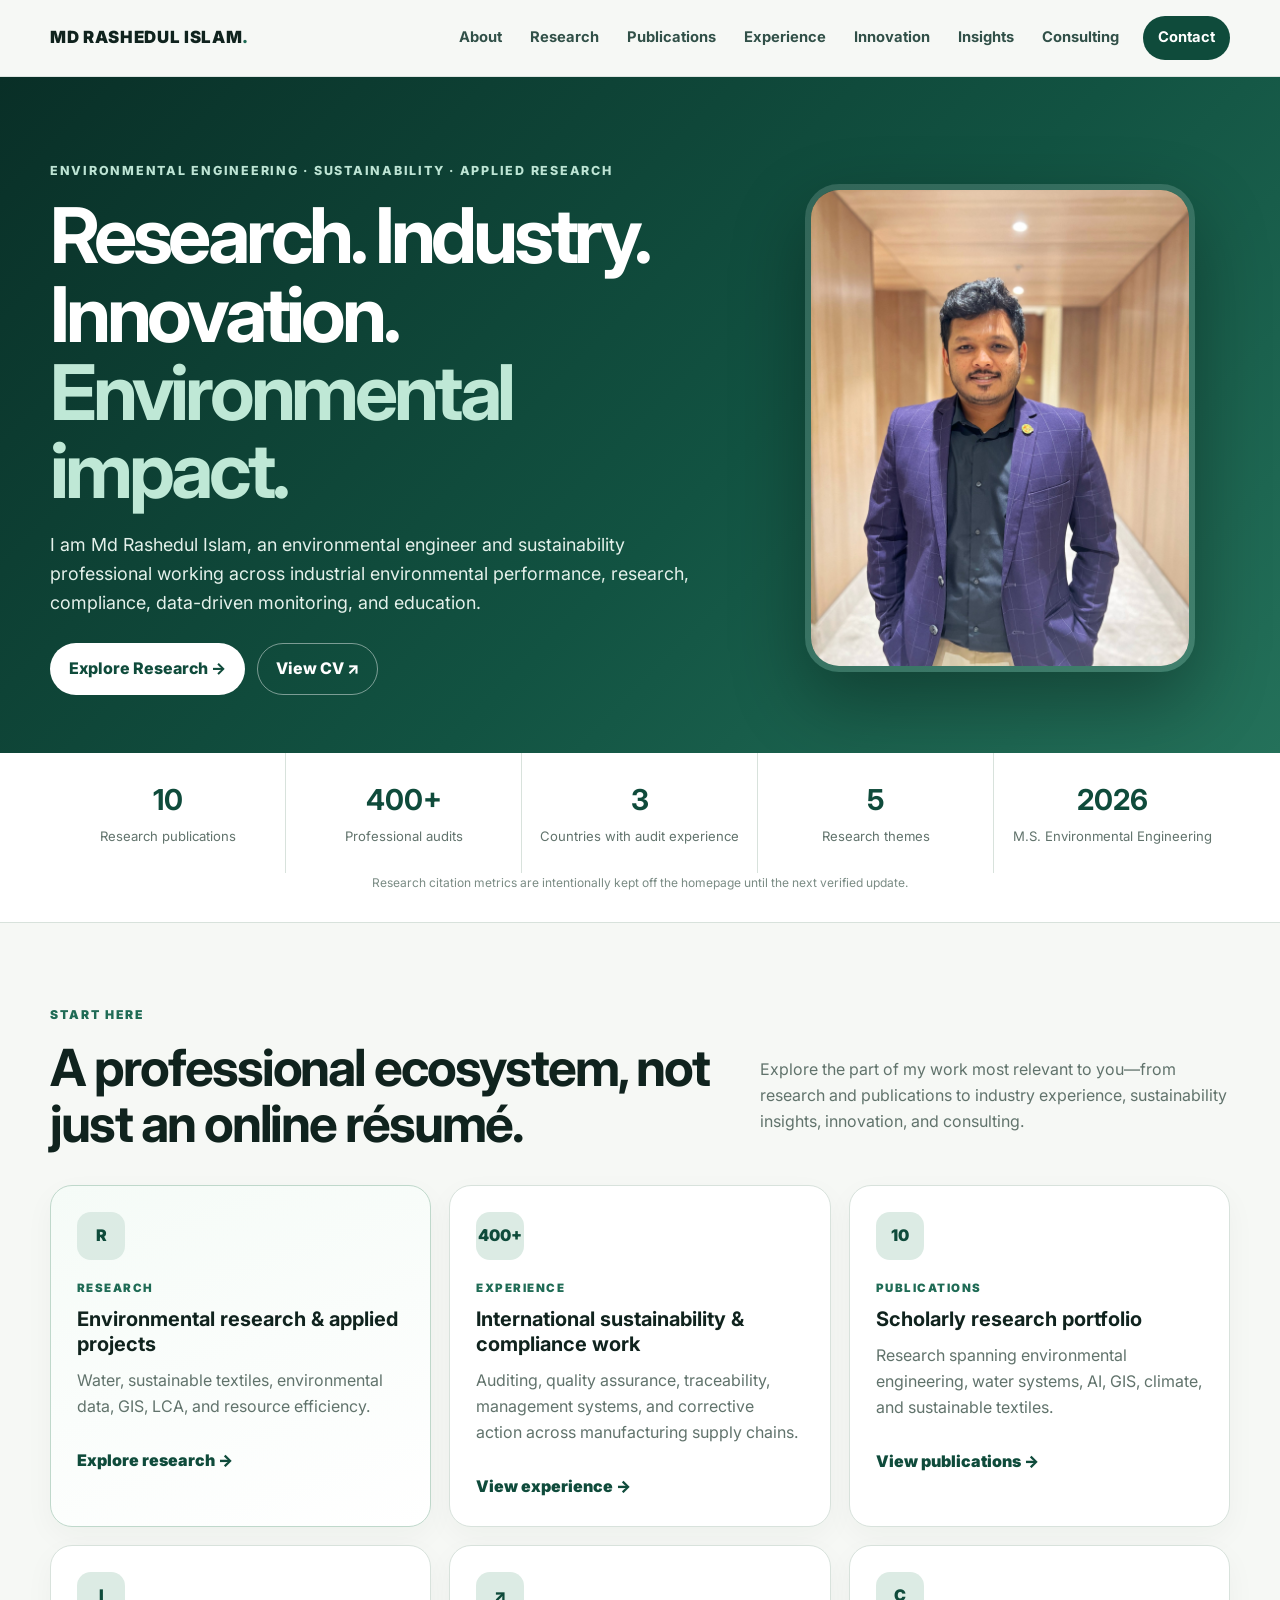
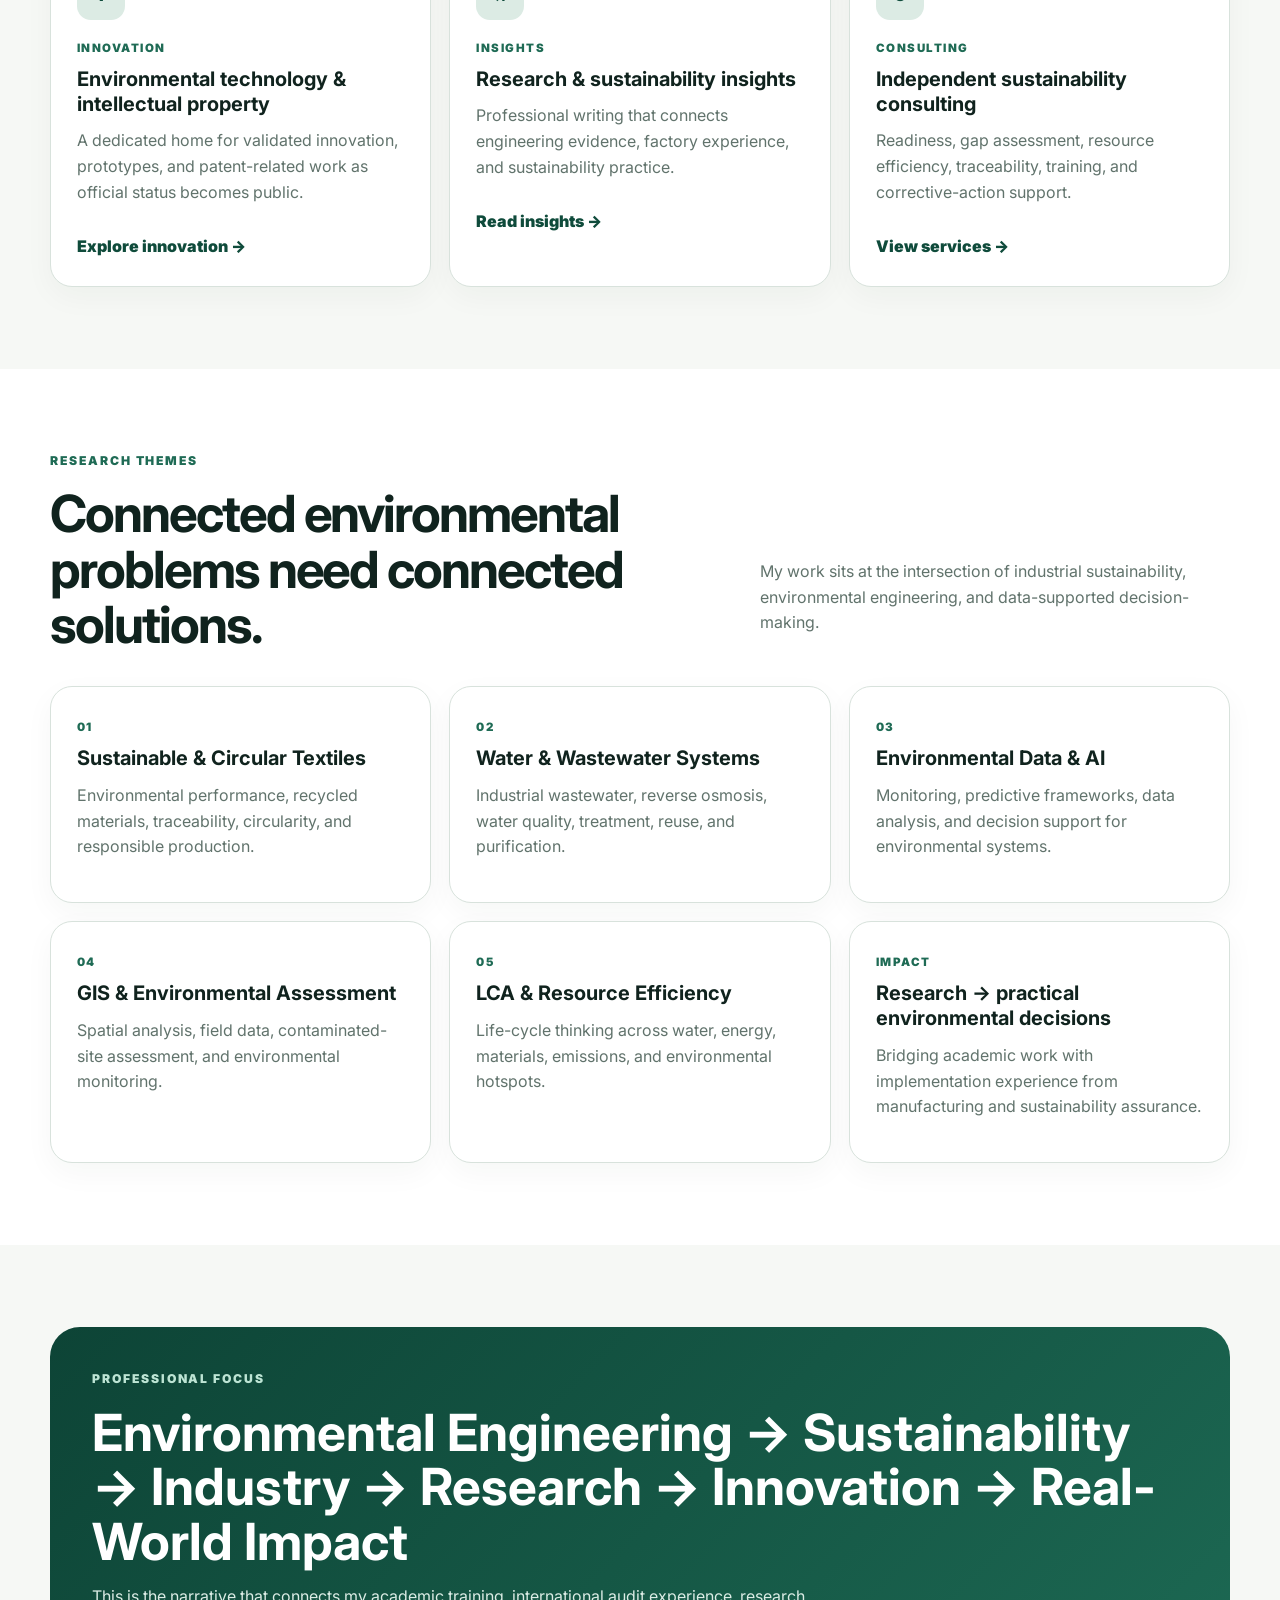
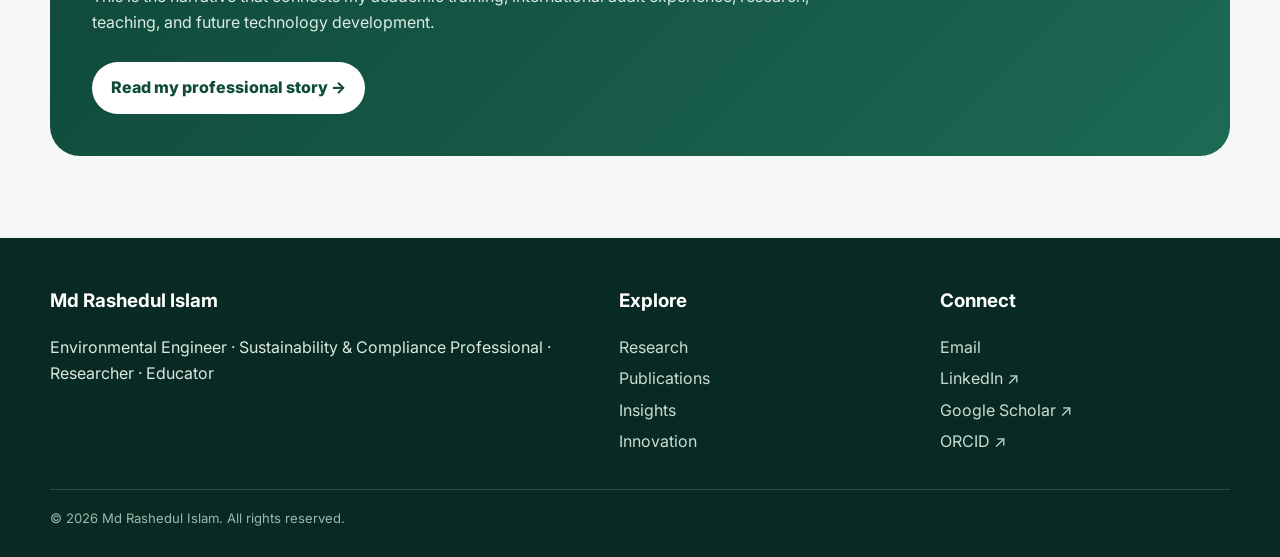
==== commit b702bc4f: "Add files via upload" ====
--- a/index.html
+++ b/index.html
@@ -1,286 +1,7 @@
-<!doctype html>
-<html lang="en">
-<head>
-  <meta charset="utf-8">
-  <meta name="viewport" content="width=device-width,initial-scale=1">
-  <meta name="description" content="Professional research portfolio of Md Rashedul Islam — environmental engineer, sustainability and compliance professional, researcher, and educator.">
-  <meta name="author" content="Md Rashedul Islam">
-  <meta name="theme-color" content="#0b3d32">
-  <title>Md Rashedul Islam | Environmental Engineer & Researcher</title>
-  <link rel="preconnect" href="https://fonts.googleapis.com">
-  <link rel="preconnect" href="https://fonts.gstatic.com" crossorigin>
-  <link href="https://fonts.googleapis.com/css2?family=DM+Sans:wght@400;500;600;700&family=Manrope:wght@600;700;800&display=swap" rel="stylesheet">
-  <link rel="stylesheet" href="styles.css?v=5">
-  <!-- Portfolio version 5: complete publications + photo sections -->
-</head>
-<body>
-<a class="skip-link" href="#main">Skip to content</a>
-<header class="site-header">
-  <div class="container nav-wrap">
-    <a class="brand" href="#home" aria-label="Md Rashedul Islam home">MRI<span>.</span></a>
-    <button class="menu-toggle" aria-label="Open navigation" aria-expanded="false">☰</button>
-    <nav class="site-nav" aria-label="Primary navigation">
-      <a href="#about">About</a><a href="#research">Research</a><a href="#publications">Publications</a>
-      <a href="#career">Career</a><a href="#recognition">Recognition</a><a href="#engagement">Photos & Engagement</a>
-      <a class="nav-cta" href="#contact">Contact</a>
-    </nav>
-  </div>
-</header>
-
-<main id="main">
-<section class="hero" id="home">
-  <div class="hero-mesh"></div>
-  <div class="container hero-grid">
-    <div class="hero-copy">
-      <p class="eyebrow">Environmental Engineering · Sustainability · Applied Research</p>
-      <h1>Engineering data-driven solutions for <span>water, climate & industrial sustainability.</span></h1>
-      <p class="hero-name">Md Rashedul Islam, M.S.</p>
-      <p class="hero-text">Environmental engineer, sustainability and compliance professional, applied researcher, and educator working at the intersection of environmental systems, industrial performance, geospatial analysis, and emerging technology.</p>
-      <div class="hero-actions">
-        <a class="button primary" href="#research">Explore Research <span>→</span></a>
-        <a class="button secondary" href="Md_Rashedul_Islam_Resume.pdf" target="_blank">View Resume ↗</a>
-      </div>
-      <div class="profile-row">
-        <a href="https://scholar.google.com/citations?hl=en&authuser=1&user=k-cowZ4AAAAJ" target="_blank" rel="noopener">Google Scholar ↗</a>
-        <a href="https://www.linkedin.com/in/rashedtanvir/" target="_blank" rel="noopener">LinkedIn ↗</a>
-        <a href="https://orcid.org/0009-0002-6928-7866" target="_blank" rel="noopener">ORCID ↗</a>
-      </div>
-    </div>
-    <div class="hero-visual">
-      <div class="portrait-shell"><img src="profile-photo.jpg" alt="Professional portrait of Md Rashedul Islam"></div>
-      <div class="portrait-card"><span class="dot"></span><div><strong>Environmental Engineer</strong><small>Research · Sustainability · Compliance · Education</small></div></div>
-    </div>
-  </div>
-</section>
-
-<section class="impact-band" aria-label="Professional impact metrics">
-  <div class="container impact-metrics">
-    <div><strong>10</strong><span>Research Publications</span></div>
-    <div><strong>108</strong><span>Google Scholar Citations</span></div>
-    <div><strong>5</strong><span>h-index</span></div>
-    <div><strong>4</strong><span>i10-index</span></div>
-    <div><strong>400+</strong><span>Professional Audits</span></div>
-    <div><strong>3</strong><span>Countries with Audit Experience</span></div>
-  </div>
-  <p class="metric-note">Google Scholar metrics reflect the August 2026 profile snapshot.</p>
-</section>
-
-<section class="section" id="about">
-  <div class="container split-layout">
-    <div class="section-heading sticky-heading"><p class="section-label">About</p><h2>A professional path that connects engineering, sustainability assurance, research, and education.</h2></div>
-    <div class="prose-stack">
-      <p class="lead">My work is shaped by both technical analysis and real-world implementation.</p>
-      <p>I began in textile engineering, developing a practical understanding of manufacturing systems, material performance, quality, and supply chains. I then expanded into Environmental Sciences & Management and Environmental Engineering, adding expertise in water and wastewater treatment, life cycle assessment, GIS, environmental management systems, and sustainability.</p>
-      <p>Across third-party auditing and quality assurance roles, I evaluated environmental, occupational health and safety, quality, traceability, and responsible-sourcing systems in manufacturing supply chains. At Lamar University, I supported resilience and sustainability research and completed an M.S. in Environmental Engineering. I now also teach Environmental Systems, connecting professional environmental practice with science education.</p>
-      <blockquote>My long-term focus is practical environmental problem-solving: using engineering evidence, monitoring, management systems, and emerging technology to improve water security, resource efficiency, climate resilience, and environmental performance.</blockquote>
-    </div>
-  </div>
-</section>
-
-<section class="section research-section" id="research">
-  <div class="container">
-    <div class="section-top"><div><p class="section-label">Research Areas</p><h2>Six connected themes, one practical objective: better environmental decisions.</h2></div><p>My research combines engineering fundamentals with AI, geospatial analysis, sustainability management, and industrial applications.</p></div>
-    <div class="research-grid">
-      <article class="research-card accent"><span class="num">01</span><div class="icon">H₂O</div><h3>Water & Wastewater Treatment</h3><p>Water quality, industrial wastewater, reverse osmosis, effluent treatment, reuse, solar desalination, and resilient purification systems.</p></article>
-      <article class="research-card"><span class="num">02</span><div class="icon">AI</div><h3>AI & Smart Environmental Monitoring</h3><p>Machine learning, IoT sensors, predictive analytics, real-time monitoring, early warning, and explainable environmental decision support.</p></article>
-      <article class="research-card"><span class="num">03</span><div class="icon">CO₂</div><h3>Blue Carbon & Coastal Systems</h3><p>Carbon sequestration, coastal water quality, remote sensing, ecological modeling, and climate-resilience applications.</p></article>
-      <article class="research-card"><span class="num">04</span><div class="icon">GIS</div><h3>GIS & Digital Twin Assessment</h3><p>Spatial analysis, contaminated-site assessment, plume delineation, digital twins, field data, and remediation decision support.</p></article>
-      <article class="research-card"><span class="num">05</span><div class="icon">LCA</div><h3>Life Cycle Assessment & Circularity</h3><p>Material and process comparisons, environmental hotspots, recycled textiles, resource efficiency, and circular manufacturing.</p></article>
-      <article class="research-card"><span class="num">06</span><div class="icon">EMS</div><h3>Industrial Sustainability & Compliance</h3><p>ISO 14001, responsible sourcing, traceability, corrective action, environmental assurance, and continual improvement.</p></article>
-    </div>
-  </div>
-</section>
-
-
-<section class="section featured-section" id="publications">
-  <div class="container">
-    <div class="section-top">
-      <div>
-        <p class="section-label">Publications</p>
-        <h2>Complete research portfolio — 10 publications.</h2>
-      </div>
-      <div class="pub-side-note">
-        <p>Peer-reviewed and scholarly work spanning water treatment, AI, GIS, blue carbon, air quality, disaster resilience, and sustainable textiles.</p>
-        <a class="text-link" href="https://scholar.google.com/citations?hl=en&authuser=1&user=k-cowZ4AAAAJ" target="_blank" rel="noopener">View Google Scholar ↗</a>
-      </div>
-    </div>
-
-    <div class="all-publications-grid">
-      <article class="publication-card featured-publication">
-        <p class="paper-kicker">2025 · Coastal ecosystems · AI · Water quality</p>
-        <h3>Modeling of an AI-Integrated Predictive Framework for Coastal Ecosystem Carbon Sequestration and Water Quality Assessment</h3>
-        <p><strong>Review of Applied Science and Technology</strong>, 4(2), 669–696. Integrates AI, remote sensing, and ecological indicators to connect blue-carbon sequestration with water-quality dynamics.</p>
-        <a href="https://doi.org/10.63125/z6h8ky18" target="_blank" rel="noopener">DOI ↗</a>
-      </article>
-
-      <article class="publication-card">
-        <p class="paper-kicker">2025 · Water treatment · Smart cities</p>
-        <h3>AI-Driven Water Purification Model Implementation in Smart Cities: Real-Time Solar Desalination and Effluent Treatment</h3>
-        <p><strong>International Journal of Business and Economics Insights</strong>, 5(3), 270–293. AI-enabled solar desalination and effluent treatment for resilient, resource-efficient urban water systems.</p>
-        <a href="https://doi.org/10.63125/fbxtdt92s" target="_blank" rel="noopener">DOI ↗</a>
-      </article>
-
-      <article class="publication-card">
-        <p class="paper-kicker">2025 · Blue carbon · Remote sensing</p>
-        <h3>Carbon Sequestration in Coastal Ecosystems: A Review of Modeling Techniques and Applications</h3>
-        <p><strong>American Journal of Advanced Technology and Engineering Solutions</strong>, 1(1), 41–70. Reviews AI, satellite, LiDAR, and UAV approaches for blue-carbon assessment and forecasting.</p>
-        <a href="https://doi.org/10.63125/4z73rb29" target="_blank" rel="noopener">DOI ↗</a>
-      </article>
-
-      <article class="publication-card">
-        <p class="paper-kicker">2025 · Textile engineering · Materials</p>
-        <h3>Comparative Study of Physical Properties of Cotton and Cotton-Lycra Single Jersey Knit Fabrics: Grey Stage vs. Finished Stage</h3>
-        <p><strong>International Journal of Textile Science</strong>, 14(1), 5–14. Compares fabric weight, bursting strength, shrinkage, pilling, and abrasion resistance.</p>
-        <a href="https://doi.org/10.5923/j.textile.20251401.02" target="_blank" rel="noopener">DOI ↗</a>
-      </article>
-
-      <article class="publication-card">
-        <p class="paper-kicker">2024 · GIS · Digital twin · Site assessment</p>
-        <h3>GIS-Integrated Digital Twin Framework for Dynamic Environmental Site Assessment and Contaminated Plume Delineation in Petroleum Hydrocarbon Spill Zones</h3>
-        <p><strong>American Journal of Data Science and Analytics</strong>, 5(12), 1–42. Uses GIS, digital twins, and real-time environmental data for plume delineation and remediation decision support.</p>
-        <a href="https://doi.org/10.63125/ks6je191" target="_blank" rel="noopener">DOI ↗</a>
-      </article>
-
-      <article class="publication-card">
-        <p class="paper-kicker">2024 · Air quality · AI · IoT</p>
-        <h3>PRISMA Guided Review of AI Driven Automated Control Systems for Real Time Air Quality Monitoring in Smart Cities</h3>
-        <p><strong>Journal of Machine Learning, Data Engineering and Data Science</strong>, 1(1), 147–162. Reviews AI and IoT sensors for real-time urban air-quality monitoring and adaptive response.</p>
-        <a href="https://doi.org/10.70008/jmldeds.v1i01.51" target="_blank" rel="noopener">DOI ↗</a>
-      </article>
-
-      <article class="publication-card">
-        <p class="paper-kicker">2024 · Disaster management · MIS · GIS</p>
-        <h3>MIS Solutions During Natural Disaster Management: A Review on Responsiveness, Coordination, and Resource Allocation</h3>
-        <p><strong>Academic Journal on Innovation, Engineering &amp; Emerging Technology</strong>, 1(1), 145–158. Reviews decision-support systems, GIS, predictive analytics, coordination, and resource allocation in disaster response.</p>
-        <a href="https://doi.org/10.69593/ajieet.v1i01.145" target="_blank" rel="noopener">DOI ↗</a>
-      </article>
-
-      <article class="publication-card">
-        <p class="paper-kicker">2024 · Water purification · Solar desalination</p>
-        <h3>Sustainable Water Purification Techniques: A Review of Solar-Based Desalination Methods</h3>
-        <p><strong>Frontiers in Applied Engineering and Technology</strong>, 1(1), 59–83. Reviews solar stills, PV-powered reverse osmosis, hybrid desalination, thermal storage, and nanotechnology.</p>
-      </article>
-
-      <article class="publication-card">
-        <p class="paper-kicker">2023 · Industrial wastewater · Machine learning</p>
-        <h3>Data-Driven Optimization of Reverse Osmosis Treatment Systems for Industrial Wastewater: A Machine Learning Approach to Effluent Compliance and Energy Reduction</h3>
-        <p><strong>International Journal of Scientific Interdisciplinary Research</strong>, 4(2), 68–111. Examines machine-learning integration, predictive control, effluent compliance, and energy reduction in industrial RO treatment.</p>
-        <a href="https://doi.org/10.63125/pjxptw81" target="_blank" rel="noopener">DOI ↗</a>
-      </article>
-
-      <article class="publication-card">
-        <p class="paper-kicker">2026 · Circular textiles · Sustainability</p>
-        <h3>Sustainable and Circular Textiles: An Overview of Bangladesh's Ready-Made Garment Sector</h3>
-        <p>Research focused on circularity and sustainability in Bangladesh's ready-made garment sector. Journal details are intentionally omitted until verified.</p>
-        <a href="https://scholar.google.com/citations?hl=en&authuser=1&user=k-cowZ4AAAAJ" target="_blank" rel="noopener">Google Scholar ↗</a>
-      </article>
-    </div>
-  </div>
-</section>
-
-
-<section class="section career-section" id="career">
-  <div class="container"><div class="section-top"><div><p class="section-label">Career Timeline</p><h2>From manufacturing systems to global sustainability assurance, environmental research, and education.</h2></div></div>
-    <div class="timeline">
-      <article><span class="time">2026–Present</span><div><p class="role-tag">Education</p><h3>Environmental Systems Teacher</h3><h4>Port Arthur Independent School District · Texas, USA</h4><p>Teach standards-aligned Environmental Systems, connecting ecosystems, Earth systems, sustainability, human impacts, and environmental problem-solving with real-world professional examples.</p></div></article>
-      <article><span class="time">2025–2026</span><div><p class="role-tag">Research</p><h3>Research Assistant — Center for Resiliency</h3><h4>Lamar University · Beaumont, Texas</h4><p>Supported environmental management, resilience, life cycle assessment, resource-efficiency, and sustainability-related research and technical documentation.</p></div></article>
-      <article class="highlight"><span class="time">2022–2024</span><div><p class="role-tag">Leadership & QA</p><h3>Supervisor — Quality Assurance</h3><h4>GSCS International Ltd. · Bangladesh · Multi-country coverage</h4><p>Reviewed and supported third-party audits, certification decisions, nonconformities, corrective actions, traceability, and chain-of-custody requirements across sustainability and management-system programs.</p><div class="chips"><span>ISO 14001</span><span>ISO 45001</span><span>ISO 9001</span><span>GOTS</span><span>GRS</span><span>RCS</span><span>OCS</span><span>Better Cotton</span></div></div></article>
-      <article><span class="time">2021–2022</span><div><p class="role-tag">Audit & Review</p><h3>Reviewer / Lead Auditor</h3><h4>GSCS International Ltd. / CERES GmbH</h4><p>Conducted and reviewed management-system and sustainability audits, documented evidence, identified nonconformities, and evaluated corrective actions and continual-improvement measures.</p></div></article>
-      <article><span class="time">2019–2020</span><div><p class="role-tag">Auditing</p><h3>Auditor</h3><h4>GSCS International Ltd. · Bangladesh</h4><p>Performed third-party manufacturing-facility assessments covering management systems, sustainability standards, traceability, compliance documentation, and corrective-action verification.</p></div></article>
-    </div>
-  </div>
-</section>
-
-<section class="section recognition-section" id="recognition">
-  <div class="container recognition-grid">
-    <div>
-      <p class="section-label light">Recognition</p><h2>Leadership, professional visibility, and research impact.</h2>
-      <div class="award-card"><span class="award-icon">★</span><div><small>GSCS International Ltd. · 2022</small><h3>Best Team Leader of the Year</h3><p>Recognition for team leadership and professional contribution during the 2022 year.</p></div></div>
-      <div class="media-card"><p class="media-label">Media & Interview · Aug 17, 2026</p><h3>Cleaner Water, Clearer Air: How I Use Data to Protect the Environment Before It's Too Late</h3><p>Published interview on environmental engineering, early-warning monitoring, AI and data-driven methods, water and air quality, compliance, and practical problem-solving.</p><a href="https://dailycountrytodaybd.com/story/cleaner-water,-clearer-air:-how-i-use-data-to-protect-the-environment-before-it%27s-too-late" target="_blank" rel="noopener">Read Interview ↗</a></div>
-    </div>
-    <figure class="recognition-photo"><img src="leadership-engagement.jpg" alt="Md Rashedul Islam at a professional GSCS event"><figcaption>Professional engagement during GSCS sustainability and certification activities.</figcaption></figure>
-  </div>
-</section>
-
-
-<section class="section engagement-section" id="engagement">
-  <div class="container">
-    <div class="section-top">
-      <div>
-        <p class="section-label">Professional Engagement & Fieldwork</p>
-        <h2>Global sustainability engagement and hands-on environmental learning.</h2>
-      </div>
-      <p>Selected photographs from professional conferences, sustainability activities, and GIS field data collection.</p>
-    </div>
-
-    <div class="photo-story-grid">
-      <figure class="story-card story-large">
-        <img src="textile-exchange-2024.jpg" alt="Md Rashedul Islam at Textile Exchange Conference 2024 in the United States">
-        <figcaption><strong>Textile Exchange Conference — USA, 2024</strong><span>Professional engagement in textile sustainability, responsible sourcing, certification, and environmental compliance.</span></figcaption>
-      </figure>
-
-      <figure class="story-card">
-        <img src="organic-textile-indore-2023.jpg" alt="Md Rashedul Islam attending an organic and textile sustainability conference in Indore, India">
-        <figcaption><strong>Organic & Textile Sustainability Conference — Indore, India, 2023</strong><span>Industry engagement around organic textiles, certification, responsible sourcing, and sustainability.</span></figcaption>
-      </figure>
-
-      <figure class="story-card">
-        <img src="leadership-engagement.jpg" alt="Md Rashedul Islam during GSCS professional engagement">
-        <figcaption><strong>GSCS Professional Leadership</strong><span>Professional engagement in sustainability, certification, quality assurance, and management-system activities.</span></figcaption>
-      </figure>
-
-      <figure class="story-card field-card">
-        <img src="gis-fieldwork-2024.jpg" alt="GIS field data collection during university coursework">
-        <figcaption><strong>GIS Field Data Collection — 2024</strong><span>Hands-on geospatial surveying and field measurement during GIS coursework.</span></figcaption>
-      </figure>
-
-      <figure class="story-card field-card">
-        <img src="gis-fieldwork-2024-b.jpg" alt="Additional GIS field data collection activity">
-        <figcaption><strong>Applied Geospatial Learning</strong><span>Field-based collection and interpretation of spatial data using surveying equipment.</span></figcaption>
-      </figure>
-    </div>
-  </div>
-</section>
-
-
-<section class="section memberships-section">
-  <div class="container memberships-layout">
-    <div><p class="section-label">Professional Affiliations</p><h2>Active engagement with engineering, environmental, and sustainability communities.</h2></div>
-    <div class="membership-grid">
-      <div><span>ASCE</span><strong>American Society of Civil Engineers</strong></div>
-      <div><span>AAEES</span><strong>American Academy of Environmental Engineers and Scientists</strong></div>
-      <div><span>IEEE GRSS</span><strong>IEEE Geoscience and Remote Sensing Society</strong></div>
-      <div><span>IES</span><strong>Institution of Environmental Sciences</strong></div>
-      <div><span>NAEP</span><strong>National Association of Environmental Professionals</strong></div>
-      <div><span>AESS</span><strong>Association for Environmental Studies and Sciences</strong></div>
-      <div><span>ISEP</span><strong>Institute of Sustainability and Environmental Professionals</strong></div>
-    </div>
-  </div>
-</section>
-
-<section class="section education-section">
-  <div class="container"><div class="section-top"><div><p class="section-label">Education</p><h2>Engineering, environmental management, and manufacturing foundations.</h2></div></div>
-    <div class="education-grid">
-      <article class="degree primary-degree"><span class="degree-year">2026</span><p>M.S.</p><h3>Environmental Engineering</h3><h4>Lamar University · Texas, USA</h4><p>Water treatment, biological wastewater treatment, water-quality modeling and monitoring, life cycle analysis, GIS, ecology, and engineering design.</p></article>
-      <article class="degree"><span class="degree-year">2022</span><p>M.S.</p><h3>Environmental Sciences & Management</h3><h4>Jahangirnagar University · Bangladesh</h4><p>Environmental impact assessment, policy, EMS, waste management, wastewater, OHS management, green technologies, and sustainability.</p></article>
-      <article class="degree"><span class="degree-year">2019</span><p>B.S.</p><h3>Textile Engineering</h3><h4>BGMEA University of Fashion & Technology · Bangladesh</h4><p>Fabric manufacturing, environmental pollution control, CSR, textile testing, quality assurance, supply chain management, and industrial operations.</p></article>
-    </div>
-  </div>
-</section>
-
-<section class="section contact-section" id="contact">
-  <div class="container contact-card">
-    <div><p class="section-label light">Contact</p><h2>Research, sustainability, environmental engineering, and professional collaboration.</h2><p>For professional or academic inquiries, connect by email or through my research and professional profiles.</p></div>
-    <div class="contact-actions">
-      <a class="button white" href="mailto:rashedul.env@gmail.com">rashedul.env@gmail.com</a>
-      <a class="button outline-light" href="https://www.linkedin.com/in/rashedtanvir/" target="_blank">LinkedIn ↗</a>
-      <a class="button outline-light" href="https://scholar.google.com/citations?hl=en&authuser=1&user=k-cowZ4AAAAJ" target="_blank">Google Scholar ↗</a>
-      <a class="button outline-light" href="Md_Rashedul_Islam_Resume.pdf" target="_blank">Resume PDF ↗</a>
-    </div>
-  </div>
-</section>
-</main>
-
-<footer><div class="container footer-wrap"><div><strong>Md Rashedul Islam</strong><span>Environmental Engineering · Sustainability · Research</span></div><span>Professional portfolio · Updated August 2026</span></div></footer>
-<script src="script.js?v=5"></script>
-</body></html>+<!doctype html><html lang="en"><head><meta charset="utf-8"><meta name="viewport" content="width=device-width,initial-scale=1"><meta name="description" content="Professional website of Md Rashedul Islam, environmental engineer, sustainability professional, researcher, and educator."><meta name="author" content="Md Rashedul Islam"><meta name="theme-color" content="#0f4b3b"><title>Md Rashedul Islam | Environmental Engineer & Researcher</title><link rel="preconnect" href="https://fonts.googleapis.com"><link rel="preconnect" href="https://fonts.gstatic.com" crossorigin><link href="https://fonts.googleapis.com/css2?family=Inter:wght@400;500;600;700;800;900&display=swap" rel="stylesheet"><link rel="stylesheet" href="styles.css"></head><body><a class="skip" href="#main">Skip to content</a><header class="site-header"><div class="container nav"><a class="brand" href="index.html">MD RASHEDUL ISLAM<span>.</span></a><button class="menu" aria-label="Open navigation" aria-expanded="false">☰</button><nav class="nav-links" aria-label="Primary navigation"><a href="about.html">About</a><a href="research.html">Research</a><a href="publications.html">Publications</a><a href="experience.html">Experience</a><a href="innovation.html">Innovation</a><a href="insights.html">Insights</a><a href="consulting.html">Consulting</a><a class="cta" href="contact.html">Contact</a></nav></div></header><main id="main">
+<section class="home-hero"><div class="container hero-grid"><div><p class="hero-kicker">Environmental Engineering · Sustainability · Applied Research</p><h1>Research. Industry. Innovation. <span>Environmental impact.</span></h1><p class="summary">I am Md Rashedul Islam, an environmental engineer and sustainability professional working across industrial environmental performance, research, compliance, data-driven monitoring, and education.</p><div class="actions"><a class="btn primary" href="research.html">Explore Research →</a><a class="btn ghost" href="assets/Md_Rashedul_Islam_Resume.pdf" target="_blank">View CV ↗</a></div></div><div><img class="portrait" src="assets/profile-photo.jpg" alt="Professional portrait of Md Rashedul Islam"></div></div></section>
+<section class="metrics"><div class="container metrics-inner"><div class="metric"><strong>10</strong><span>Research publications</span></div><div class="metric"><strong>400+</strong><span>Professional audits</span></div><div class="metric"><strong>3</strong><span>Countries with audit experience</span></div><div class="metric"><strong>5</strong><span>Research themes</span></div><div class="metric"><strong>2026</strong><span>M.S. Environmental Engineering</span></div></div><p class="metric-note">Research citation metrics are intentionally kept off the homepage until the next verified update.</p></section>
+<section class="section"><div class="container"><div class="section-head"><div><p class="label">Start here</p><h2>A professional ecosystem, not just an online résumé.</h2></div><p>Explore the part of my work most relevant to you—from research and publications to industry experience, sustainability insights, innovation, and consulting.</p></div><div class="grid-3"><a class="card feature-card" href="research.html"><div class="icon-badge">R</div><span class="tag">Research</span><h3>Environmental research & applied projects</h3><p>Water, sustainable textiles, environmental data, GIS, LCA, and resource efficiency.</p><span class="card-link">Explore research →</span></a><a class="card" href="experience.html"><div class="icon-badge">400+</div><span class="tag">Experience</span><h3>International sustainability & compliance work</h3><p>Auditing, quality assurance, traceability, management systems, and corrective action across manufacturing supply chains.</p><span class="card-link">View experience →</span></a><a class="card" href="publications.html"><div class="icon-badge">10</div><span class="tag">Publications</span><h3>Scholarly research portfolio</h3><p>Research spanning environmental engineering, water systems, AI, GIS, climate, and sustainable textiles.</p><span class="card-link">View publications →</span></a><a class="card" href="innovation.html"><div class="icon-badge">I</div><span class="tag">Innovation</span><h3>Environmental technology & intellectual property</h3><p>A dedicated home for validated innovation, prototypes, and patent-related work as official status becomes public.</p><span class="card-link">Explore innovation →</span></a><a class="card" href="insights.html"><div class="icon-badge">↗</div><span class="tag">Insights</span><h3>Research & sustainability insights</h3><p>Professional writing that connects engineering evidence, factory experience, and sustainability practice.</p><span class="card-link">Read insights →</span></a><a class="card" href="consulting.html"><div class="icon-badge">C</div><span class="tag">Consulting</span><h3>Independent sustainability consulting</h3><p>Readiness, gap assessment, resource efficiency, traceability, training, and corrective-action support.</p><span class="card-link">View services →</span></a></div></div></section>
+<section class="section alt"><div class="container"><div class="section-head"><div><p class="label">Research themes</p><h2>Connected environmental problems need connected solutions.</h2></div><p>My work sits at the intersection of industrial sustainability, environmental engineering, and data-supported decision-making.</p></div><div class="grid-3"><div class="card"><span class="tag">01</span><h3>Sustainable & Circular Textiles</h3><p>Environmental performance, recycled materials, traceability, circularity, and responsible production.</p></div><div class="card"><span class="tag">02</span><h3>Water & Wastewater Systems</h3><p>Industrial wastewater, reverse osmosis, water quality, treatment, reuse, and purification.</p></div><div class="card"><span class="tag">03</span><h3>Environmental Data & AI</h3><p>Monitoring, predictive frameworks, data analysis, and decision support for environmental systems.</p></div><div class="card"><span class="tag">04</span><h3>GIS & Environmental Assessment</h3><p>Spatial analysis, field data, contaminated-site assessment, and environmental monitoring.</p></div><div class="card"><span class="tag">05</span><h3>LCA & Resource Efficiency</h3><p>Life-cycle thinking across water, energy, materials, emissions, and environmental hotspots.</p></div><div class="card"><span class="tag">Impact</span><h3>Research → practical environmental decisions</h3><p>Bridging academic work with implementation experience from manufacturing and sustainability assurance.</p></div></div></div></section>
+<section class="section"><div class="container callout"><p class="label" style="color:#bde4d4">Professional focus</p><h2>Environmental Engineering → Sustainability → Industry → Research → Innovation → Real-World Impact</h2><p>This is the narrative that connects my academic training, international audit experience, research, teaching, and future technology development.</p><a class="btn primary" href="about.html">Read my professional story →</a></div></section>
+</main><footer class="footer"><div class="container"><div class="footer-grid"><div><h3>Md Rashedul Islam</h3><p>Environmental Engineer · Sustainability & Compliance Professional · Researcher · Educator</p></div><div><h3>Explore</h3><a href="research.html">Research</a><a href="publications.html">Publications</a><a href="insights.html">Insights</a><a href="innovation.html">Innovation</a></div><div><h3>Connect</h3><a href="mailto:rashedul.env@gmail.com">Email</a><a href="https://www.linkedin.com/in/rashedtanvir/" target="_blank" rel="noopener">LinkedIn ↗</a><a href="https://scholar.google.com/citations?hl=en&authuser=1&user=k-cowZ4AAAAJ" target="_blank" rel="noopener">Google Scholar ↗</a><a href="https://orcid.org/0009-0002-6928-7866" target="_blank" rel="noopener">ORCID ↗</a></div></div><div class="footer-bottom">© <span data-year></span> Md Rashedul Islam. All rights reserved.</div></div></footer><script src="script.js"></script></body></html>
--- a/styles.css
+++ b/styles.css
@@ -1,37 +1,21 @@
-:root{--ink:#10251f;--deep:#0b3d32;--green:#147a5b;--green2:#1f9a71;--mint:#eaf5ef;--soft:#f6f9f7;--line:#d9e5df;--muted:#61736d;--lime:#b9e8cf;--gold:#e2b457;--white:#fff;--shadow:0 24px 70px rgba(12,49,39,.12);--radius:26px}*{box-sizing:border-box}html{scroll-behavior:smooth}body{margin:0;font-family:"DM Sans",sans-serif;color:var(--ink);background:#fff;line-height:1.65}a{color:inherit}img{max-width:100%;display:block}.container{width:min(1180px,calc(100% - 42px));margin:auto}.skip-link{position:absolute;left:-9999px}.skip-link:focus{left:15px;top:15px;z-index:9999;background:#fff;padding:10px 14px;border-radius:8px}.site-header{position:sticky;top:0;z-index:100;background:rgba(255,255,255,.92);backdrop-filter:blur(14px);border-bottom:1px solid rgba(217,229,223,.8)}.nav-wrap{height:78px;display:flex;align-items:center;justify-content:space-between}.brand{font:800 1.35rem Manrope;text-decoration:none}.brand span{color:var(--green2)}.site-nav{display:flex;align-items:center;gap:26px}.site-nav a{text-decoration:none;font-weight:700;font-size:.9rem}.site-nav a:hover{color:var(--green)}.nav-cta{padding:10px 18px!important;border-radius:999px;background:var(--deep);color:#fff}.menu-toggle{display:none;border:0;background:none;font-size:1.5rem}.hero{position:relative;overflow:hidden;background:linear-gradient(145deg,#f8fbf9 0%,#edf7f2 55%,#f9fcfa 100%);padding:105px 0 82px}.hero-mesh{position:absolute;inset:0;background-image:radial-gradient(circle at 15% 20%,rgba(31,154,113,.13),transparent 28%),radial-gradient(circle at 88% 18%,rgba(185,232,207,.55),transparent 25%),linear-gradient(rgba(20,122,91,.035) 1px,transparent 1px),linear-gradient(90deg,rgba(20,122,91,.035) 1px,transparent 1px);background-size:auto,auto,44px 44px,44px 44px;pointer-events:none}.hero-grid{position:relative;display:grid;grid-template-columns:1.18fr .82fr;gap:82px;align-items:center}.eyebrow,.section-label{margin:0 0 14px;color:var(--green);font-size:.76rem;font-weight:800;letter-spacing:.15em;text-transform:uppercase}.hero h1{font:800 clamp(3.2rem,6vw,6.15rem)/.98 Manrope;margin:0;letter-spacing:-.055em;max-width:860px}.hero h1 span{color:var(--green)}.hero-name{font:800 1.45rem Manrope;margin:28px 0 8px}.hero-text{font-size:1.08rem;color:var(--muted);max-width:760px;margin:0}.hero-actions{display:flex;gap:12px;flex-wrap:wrap;margin-top:30px}.button{display:inline-flex;align-items:center;justify-content:center;gap:8px;padding:13px 19px;border-radius:999px;text-decoration:none;font-weight:800;font-size:.9rem;transition:.2s}.button:hover{transform:translateY(-2px)}.primary{background:var(--deep);color:#fff}.secondary{border:1px solid #b9cec4;background:#fff;color:var(--deep)}.profile-row{display:flex;flex-wrap:wrap;gap:18px;margin-top:25px}.profile-row a{font-size:.84rem;font-weight:800;color:var(--green);text-decoration:none}.hero-visual{position:relative}.portrait-shell{border-radius:34px 34px 120px 34px;overflow:hidden;box-shadow:var(--shadow);background:#ddd;aspect-ratio:4/5}.portrait-shell img{width:100%;height:100%;object-fit:cover;object-position:center 26%}.portrait-card{position:absolute;left:-28px;bottom:28px;background:#fff;border:1px solid var(--line);box-shadow:0 16px 45px rgba(12,49,39,.15);border-radius:18px;padding:15px 17px;display:flex;align-items:center;gap:12px;max-width:300px}.portrait-card .dot{width:12px;height:12px;border-radius:50%;background:var(--green2);box-shadow:0 0 0 6px var(--mint)}.portrait-card strong,.portrait-card small{display:block}.portrait-card strong{font:800 .9rem Manrope}.portrait-card small{color:var(--muted);font-size:.72rem}.impact-band{background:var(--deep);color:#fff;padding:26px 0 16px}.impact-metrics{display:grid;grid-template-columns:repeat(6,1fr);gap:0}.impact-metrics>div{padding:8px 18px;border-right:1px solid rgba(255,255,255,.14)}.impact-metrics>div:last-child{border:0}.impact-metrics strong{display:block;font:800 2rem Manrope;color:var(--lime);line-height:1}.impact-metrics span{display:block;margin-top:7px;font-size:.75rem;color:rgba(255,255,255,.76)}.metric-note{text-align:center;margin:12px 0 0;font-size:.7rem;color:rgba(255,255,255,.5)}.section{padding:96px 0}.split-layout{display:grid;grid-template-columns:.78fr 1.22fr;gap:92px}.sticky-heading{position:sticky;top:118px;align-self:start}.section h2{font:800 clamp(2.1rem,4vw,3.65rem)/1.08 Manrope;letter-spacing:-.035em;margin:0}.prose-stack{font-size:1rem;color:var(--muted)}.prose-stack .lead{font:700 1.22rem/1.55 Manrope;color:var(--ink)}blockquote{margin:32px 0 0;padding:22px 25px;border-left:4px solid var(--green);background:var(--mint);color:var(--deep);font:700 1rem/1.6 Manrope;border-radius:0 16px 16px 0}.section-top{display:grid;grid-template-columns:1.25fr .75fr;gap:70px;align-items:end;margin-bottom:42px}.section-top>p{color:var(--muted);margin:0}.research-section{background:var(--soft)}.research-grid{display:grid;grid-template-columns:repeat(3,1fr);gap:18px}.research-card{position:relative;min-height:300px;background:#fff;border:1px solid var(--line);border-radius:var(--radius);padding:28px;overflow:hidden;transition:.25s}.research-card:hover{transform:translateY(-5px);box-shadow:0 16px 45px rgba(12,49,39,.08)}.research-card.accent{background:linear-gradient(145deg,var(--deep),#165a48);color:#fff;border:0}.research-card .num{position:absolute;right:22px;top:18px;font:800 3.2rem Manrope;color:#eef5f1}.research-card.accent .num{color:rgba(255,255,255,.08)}.research-card .icon{width:56px;height:56px;border-radius:16px;display:grid;place-items:center;background:var(--mint);color:var(--green);font:800 .9rem Manrope}.research-card.accent .icon{background:rgba(255,255,255,.13);color:var(--lime)}.research-card h3{font:800 1.22rem/1.3 Manrope;margin:23px 0 10px}.research-card p{margin:0;color:var(--muted);font-size:.92rem}.research-card.accent p{color:rgba(255,255,255,.72)}.featured-section{background:#fff}.text-link{font-weight:800;color:var(--green);text-decoration:none}.featured-grid{display:grid;grid-template-columns:1fr 1fr;gap:18px}.featured-paper{border:1px solid var(--line);border-radius:var(--radius);padding:29px;background:#fff;min-height:285px;display:flex;flex-direction:column}.featured-paper.dark{background:linear-gradient(145deg,#0e3d32,#17664f);color:#fff;border:0}.paper-kicker{font-size:.72rem;font-weight:800;letter-spacing:.12em;text-transform:uppercase;color:var(--green);margin:0 0 15px}.dark .paper-kicker{color:var(--lime)}.featured-paper h3{font:800 1.35rem/1.34 Manrope;margin:0 0 12px}.featured-paper p{color:var(--muted);margin:0 0 22px}.dark p{color:rgba(255,255,255,.72)}.featured-paper a{margin-top:auto;font-weight:800;color:var(--green);text-decoration:none}.dark a{color:#fff}.publication-library{margin-top:42px;border:1px solid var(--line);border-radius:30px;overflow:hidden}.library-head{display:flex;justify-content:space-between;gap:25px;align-items:end;padding:28px 30px;background:#f5f9f7;border-bottom:1px solid var(--line)}.library-head h3{font:800 1.6rem Manrope;margin:4px 0 0}.library-note{font-size:.78rem;color:var(--muted)}.pub-list{list-style:none;margin:0;padding:0}.pub-list li{display:grid;grid-template-columns:70px 1fr;gap:22px;padding:18px 30px;border-bottom:1px solid #e7eeea}.pub-list li:last-child{border-bottom:0}.pub-list .year{font:800 .8rem Manrope;color:var(--green)}.pub-list strong{display:block;font:700 .95rem/1.45 Manrope}.pub-list small{display:block;color:var(--muted);margin-top:4px}.pub-list a{color:var(--green);font-weight:700}.career-section{background:var(--soft)}.timeline{display:grid;gap:0}.timeline article{display:grid;grid-template-columns:150px 1fr;gap:35px;padding:30px 0;border-top:1px solid var(--line)}.timeline .time{font:800 .82rem Manrope;color:var(--green);padding-top:5px}.timeline article>div{max-width:850px}.role-tag{margin:0 0 5px;font-size:.7rem;text-transform:uppercase;letter-spacing:.12em;font-weight:800;color:var(--green)}.timeline h3{font:800 1.45rem Manrope;margin:0}.timeline h4{margin:4px 0 12px;color:var(--muted);font-size:.88rem}.timeline p:last-child{color:var(--muted)}.timeline article.highlight>div{background:#fff;border:1px solid var(--line);border-radius:22px;padding:24px}.chips{display:flex;flex-wrap:wrap;gap:7px;margin-top:15px}.chips span{font-size:.7rem;padding:6px 9px;background:var(--mint);border-radius:999px;color:var(--deep);font-weight:700}.recognition-section{background:linear-gradient(145deg,#0c3a30,#145b48);color:#fff}.recognition-grid{display:grid;grid-template-columns:1.05fr .95fr;gap:60px;align-items:center}.section-label.light{color:var(--lime)}.award-card,.media-card{border:1px solid rgba(255,255,255,.16);background:rgba(255,255,255,.06);border-radius:24px;padding:24px;margin-top:24px}.award-card{display:flex;gap:17px;align-items:flex-start}.award-icon{width:46px;height:46px;border-radius:15px;background:rgba(226,180,87,.16);display:grid;place-items:center;color:#ffd980;font-size:1.35rem;flex:0 0 auto}.award-card small{color:var(--lime);font-weight:700}.award-card h3,.media-card h3{font:800 1.25rem Manrope;margin:4px 0 8px}.award-card p,.media-card p{margin:0;color:rgba(255,255,255,.72)}.media-label{font-size:.7rem!important;letter-spacing:.1em;text-transform:uppercase;color:var(--lime)!important;font-weight:800}.media-card a{display:inline-block;margin-top:16px;color:#fff;font-weight:800}.recognition-photo{margin:0}.recognition-photo img{border-radius:30px;box-shadow:0 30px 80px rgba(0,0,0,.22);aspect-ratio:4/3;object-fit:cover}.recognition-photo figcaption{font-size:.74rem;color:rgba(255,255,255,.6);margin-top:10px}.engagement-section{background:#fff}.gallery-grid{display:grid;grid-template-columns:1.25fr .75fr;grid-template-rows:auto auto;gap:18px}.gallery-card{margin:0;position:relative;border-radius:26px;overflow:hidden;background:#eee;min-height:330px}.gallery-card.wide{grid-row:1/3;min-height:680px}.gallery-card img{width:100%;height:100%;object-fit:cover;position:absolute;inset:0}.gallery-card::after{content:"";position:absolute;inset:35% 0 0;background:linear-gradient(transparent,rgba(6,29,24,.88))}.gallery-card figcaption{position:absolute;left:24px;right:24px;bottom:22px;z-index:2;color:#fff}.gallery-card strong,.gallery-card span{display:block}.gallery-card strong{font:800 1.08rem Manrope}.gallery-card span{font-size:.8rem;color:rgba(255,255,255,.75);margin-top:5px}.memberships-section{background:var(--soft)}.memberships-layout{display:grid;grid-template-columns:.75fr 1.25fr;gap:70px}.membership-grid{display:grid;grid-template-columns:1fr 1fr;gap:12px}.membership-grid>div{background:#fff;border:1px solid var(--line);border-radius:18px;padding:18px}.membership-grid span{display:block;color:var(--green);font:800 .72rem Manrope;letter-spacing:.05em}.membership-grid strong{display:block;margin-top:5px;font-size:.88rem}.education-section{background:#fff}.education-grid{display:grid;grid-template-columns:repeat(3,1fr);gap:18px}.degree{border:1px solid var(--line);border-radius:26px;padding:28px;min-height:330px}.degree.primary-degree{background:linear-gradient(145deg,var(--deep),#175d49);color:#fff;border:0}.degree-year{display:inline-block;padding:7px 10px;border-radius:10px;background:var(--mint);color:var(--green);font:800 .75rem Manrope}.primary-degree .degree-year{background:rgba(255,255,255,.13);color:var(--lime)}.degree>p:first-of-type{font-size:.72rem;font-weight:800;color:var(--green);text-transform:uppercase;letter-spacing:.1em;margin:20px 0 5px}.primary-degree>p:first-of-type{color:var(--lime)}.degree h3{font:800 1.32rem/1.3 Manrope;margin:0}.degree h4{font-size:.85rem;color:var(--green);margin:7px 0 16px}.primary-degree h4{color:var(--lime)}.degree p:last-child{color:var(--muted);font-size:.88rem}.primary-degree p:last-child{color:rgba(255,255,255,.72)}.contact-section{padding-top:50px}.contact-card{display:grid;grid-template-columns:1.2fr .8fr;gap:50px;align-items:center;background:#102d26;color:#fff;border-radius:32px;padding:50px}.contact-card>div:first-child p:last-child{color:rgba(255,255,255,.7)}.contact-actions{display:flex;flex-direction:column;align-items:stretch;gap:10px}.white{background:#fff;color:var(--deep)}.outline-light{border:1px solid rgba(255,255,255,.3);color:#fff}.footer-wrap{display:flex;justify-content:space-between;gap:20px;padding:26px 0;color:var(--muted);font-size:.78rem}.footer-wrap strong,.footer-wrap span{display:block}.footer-wrap strong{color:var(--ink);font:800 .9rem Manrope}
-@media(max-width:980px){.menu-toggle{display:block}.site-nav{display:none;position:absolute;top:72px;left:20px;right:20px;background:#fff;border:1px solid var(--line);border-radius:18px;padding:18px;box-shadow:var(--shadow);flex-direction:column;align-items:stretch}.site-nav.open{display:flex}.hero-grid,.split-layout,.recognition-grid,.memberships-layout,.contact-card{grid-template-columns:1fr}.hero-visual{max-width:520px}.impact-metrics{grid-template-columns:repeat(3,1fr)}.impact-metrics>div:nth-child(3){border-right:0}.section-top{grid-template-columns:1fr;gap:18px}.research-grid{grid-template-columns:1fr 1fr}.sticky-heading{position:static}.gallery-grid{grid-template-columns:1fr 1fr;grid-template-rows:auto}.gallery-card.wide{grid-row:auto;grid-column:1/-1;min-height:500px}.education-grid{grid-template-columns:1fr 1fr}.primary-degree{grid-column:1/-1}}
-@media(max-width:680px){.container{width:min(100% - 26px,1180px)}.hero{padding:75px 0 60px}.hero h1{font-size:3.15rem}.portrait-card{left:12px;right:12px;bottom:14px}.impact-metrics{grid-template-columns:1fr 1fr}.impact-metrics>div{border-right:1px solid rgba(255,255,255,.14)!important;border-bottom:1px solid rgba(255,255,255,.14)}.section{padding:72px 0}.research-grid,.featured-grid,.membership-grid,.education-grid,.gallery-grid{grid-template-columns:1fr}.primary-degree,.gallery-card.wide{grid-column:auto}.gallery-card,.gallery-card.wide{min-height:390px}.timeline article{grid-template-columns:1fr;gap:6px}.library-head{align-items:flex-start;flex-direction:column}.pub-list li{grid-template-columns:55px 1fr;padding:16px 18px}.contact-card{padding:32px 24px}.footer-wrap{flex-direction:column;align-items:flex-start}}
 
-/* v5 complete publications and photo story */
-.pub-side-note{color:var(--muted);max-width:440px}
-.pub-side-note p{margin:0 0 12px}
-.all-publications-grid{display:grid;grid-template-columns:repeat(2,minmax(0,1fr));gap:18px}
-.publication-card{border:1px solid var(--line);border-radius:24px;padding:26px;background:#fff;display:flex;flex-direction:column;min-height:310px;box-shadow:0 8px 28px rgba(12,49,39,.04)}
-.publication-card.featured-publication{background:linear-gradient(145deg,#0e3d32,#17664f);color:#fff;border:0}
-.publication-card h3{font:800 1.15rem/1.35 Manrope;margin:0 0 12px}
-.publication-card p{color:var(--muted);margin:0 0 18px;font-size:.9rem}
-.publication-card.featured-publication p{color:rgba(255,255,255,.76)}
-.publication-card.featured-publication .paper-kicker{color:var(--lime)}
-.publication-card a{margin-top:auto;color:var(--green);font-weight:800;text-decoration:none}
-.publication-card.featured-publication a{color:#fff}
-
-.photo-story-grid{display:grid;grid-template-columns:1.2fr .8fr .8fr;grid-auto-rows:330px;gap:18px}
-.story-card{position:relative;margin:0;border-radius:26px;overflow:hidden;background:#e8efeb;min-height:330px}
-.story-card.story-large{grid-row:span 2}
-.story-card img{position:absolute;inset:0;width:100%;height:100%;object-fit:cover}
-.story-card::after{content:"";position:absolute;inset:38% 0 0;background:linear-gradient(transparent,rgba(5,28,23,.92))}
-.story-card figcaption{position:absolute;left:22px;right:22px;bottom:20px;z-index:2;color:#fff}
-.story-card figcaption strong,.story-card figcaption span{display:block}
-.story-card figcaption strong{font:800 1rem/1.3 Manrope}
-.story-card figcaption span{font-size:.78rem;color:rgba(255,255,255,.78);margin-top:6px}
-.field-card img{object-position:center 45%}
-
-@media(max-width:980px){
-  .all-publications-grid{grid-template-columns:1fr}
-  .photo-story-grid{grid-template-columns:1fr 1fr;grid-auto-rows:360px}
-  .story-card.story-large{grid-row:span 1;grid-column:1/-1}
+:root{
+  --ink:#10231e;--muted:#61736c;--paper:#f6f8f5;--white:#fff;--green:#0f4b3b;--green2:#1f6b55;
+  --mint:#dcebe4;--line:#d8e2dc;--gold:#c5a04d;--shadow:0 18px 50px rgba(17,45,36,.10);
+  --radius:22px;--max:1180px;
 }
-@media(max-width:680px){
-  .photo-story-grid{grid-template-columns:1fr;grid-auto-rows:360px}
-  .story-card.story-large{grid-column:auto}
-}
+*{box-sizing:border-box}html{scroll-behavior:smooth}body{margin:0;font-family:Inter,system-ui,-apple-system,Segoe UI,Roboto,Arial,sans-serif;background:var(--paper);color:var(--ink);line-height:1.62}img{max-width:100%;display:block}a{color:inherit;text-decoration:none}p{margin:0 0 1rem}.container{width:min(var(--max),calc(100% - 40px));margin:auto}.skip{position:absolute;left:-9999px}.skip:focus{left:20px;top:20px;background:white;padding:10px;z-index:999}
+.site-header{position:sticky;top:0;z-index:50;background:rgba(246,248,245,.92);backdrop-filter:blur(14px);border-bottom:1px solid rgba(216,226,220,.8)}.nav{height:76px;display:flex;align-items:center;gap:28px}.brand{font-weight:900;letter-spacing:.04em;font-size:1.05rem}.brand span{color:var(--green2)}.nav-links{display:flex;align-items:center;gap:20px;margin-left:auto;font-size:.92rem;font-weight:700}.nav-links a{padding:10px 4px;color:#315048}.nav-links a:hover,.nav-links a[aria-current="page"]{color:var(--green)}.nav-links .cta{background:var(--green);color:white;padding:10px 15px;border-radius:999px}.menu{display:none;margin-left:auto;border:0;background:transparent;font-size:1.5rem}.page-hero{padding:88px 0 64px;background:linear-gradient(130deg,#092f27,#125342 55%,#24715a);color:white;position:relative;overflow:hidden}.page-hero:after{content:"";position:absolute;width:420px;height:420px;border-radius:50%;background:rgba(255,255,255,.06);right:-120px;top:-180px}.hero-grid{display:grid;grid-template-columns:1.25fr .75fr;gap:60px;align-items:center}.eyebrow{font-size:.78rem;letter-spacing:.18em;text-transform:uppercase;font-weight:900;color:#bde4d4}.page-hero h1,.home-hero h1{font-size:clamp(2.55rem,6vw,5.3rem);line-height:1.02;margin:.55rem 0 1.2rem;letter-spacing:-.055em}.page-hero .lede{font-size:1.16rem;max-width:760px;color:#e4f1eb}.home-hero{padding:84px 0 58px;background:linear-gradient(135deg,#092f27,#125342 57%,#24715a);color:white;overflow:hidden}.home-hero .hero-grid{grid-template-columns:1.18fr .82fr}.portrait{width:min(390px,90%);aspect-ratio:4/5;object-fit:cover;border-radius:34px;margin:auto;box-shadow:0 30px 75px rgba(0,0,0,.32);border:6px solid rgba(255,255,255,.14)}.hero-kicker{font-weight:800;color:#bde4d4;text-transform:uppercase;letter-spacing:.14em;font-size:.78rem}.home-hero h1 span{color:#bfe8d6}.home-hero .summary{font-size:1.12rem;color:#e4f1eb;max-width:760px}.actions{display:flex;gap:12px;flex-wrap:wrap;margin-top:26px}.btn{display:inline-flex;align-items:center;gap:8px;padding:12px 18px;border-radius:999px;font-weight:800;border:1px solid transparent}.btn.primary{background:white;color:var(--green)}.btn.ghost{border-color:rgba(255,255,255,.45);color:white}.btn.green{background:var(--green);color:white}.btn.outline{border-color:var(--green);color:var(--green)}
+.metrics{background:white;border-bottom:1px solid var(--line)}.metrics-inner{display:grid;grid-template-columns:repeat(5,1fr);gap:0}.metric{padding:24px 16px;text-align:center;border-right:1px solid var(--line)}.metric:last-child{border-right:0}.metric strong{display:block;font-size:1.8rem;color:var(--green)}.metric span{font-size:.82rem;color:var(--muted)}.metric-note{text-align:center;font-size:.75rem;color:#7b8c85;padding:0 20px 13px}
+.section{padding:82px 0}.section.alt{background:white}.section-head{display:flex;justify-content:space-between;gap:40px;align-items:end;margin-bottom:34px}.section-head h2{font-size:clamp(2rem,4vw,3.35rem);line-height:1.08;letter-spacing:-.04em;margin:.35rem 0 0;max-width:800px}.section-head>p{max-width:470px;color:var(--muted)}.label{text-transform:uppercase;letter-spacing:.16em;font-size:.76rem;font-weight:900;color:var(--green2)}.grid-3{display:grid;grid-template-columns:repeat(3,1fr);gap:18px}.grid-2{display:grid;grid-template-columns:repeat(2,1fr);gap:20px}.card{background:white;border:1px solid var(--line);border-radius:var(--radius);padding:26px;box-shadow:0 10px 30px rgba(17,45,36,.04)}.card h3{font-size:1.25rem;line-height:1.25;margin:.45rem 0 .7rem}.card p{color:var(--muted)}.card .tag{font-size:.72rem;text-transform:uppercase;letter-spacing:.13em;font-weight:900;color:var(--green2)}.card-link{display:inline-flex;margin-top:12px;font-weight:900;color:var(--green)}.feature-card{background:linear-gradient(160deg,#f5fbf7,#fff);border:1px solid #bfd8cb}.icon-badge{width:48px;height:48px;border-radius:14px;background:var(--mint);display:grid;place-items:center;font-weight:900;color:var(--green);margin-bottom:14px}.quote{padding:26px 30px;border-left:5px solid var(--green2);background:#edf5f0;border-radius:0 18px 18px 0;font-size:1.15rem}.split{display:grid;grid-template-columns:.8fr 1.2fr;gap:60px;align-items:start}.sticky{position:sticky;top:110px}.prose{font-size:1.03rem}.prose h2,.prose h3{line-height:1.2}.prose h2{margin-top:2.3rem}.prose h3{margin-top:1.7rem}.prose ul{padding-left:1.2rem}.prose a{text-decoration:underline;text-underline-offset:3px;color:var(--green)}
+.badge-grid{display:grid;grid-template-columns:repeat(4,1fr);gap:14px}.framework-badge{background:white;border:1px solid var(--line);border-radius:18px;padding:20px;min-height:126px;display:flex;flex-direction:column;justify-content:space-between;transition:.2s transform,.2s box-shadow}.framework-badge:hover{transform:translateY(-4px);box-shadow:var(--shadow)}.framework-badge strong{font-size:1.25rem;color:var(--green)}.framework-badge small{color:var(--muted)}.framework-badge em{font-style:normal;font-size:.75rem;font-weight:800;color:var(--green2)}.disclaimer{font-size:.82rem;color:#6d7d77;background:#edf3ef;border-radius:14px;padding:14px 16px;margin-top:16px}
+.timeline{position:relative}.timeline:before{content:"";position:absolute;left:126px;top:0;bottom:0;width:2px;background:var(--line)}.timeline article{display:grid;grid-template-columns:110px 1fr;gap:36px;padding:0 0 34px}.timeline time{font-weight:900;color:var(--green)}.timeline .content{position:relative;background:white;border:1px solid var(--line);border-radius:18px;padding:22px}.timeline .content:before{content:"";position:absolute;left:-45px;top:24px;width:12px;height:12px;border-radius:50%;background:var(--green);box-shadow:0 0 0 5px var(--paper)}.timeline h3{margin:0 0 3px}.timeline h4{margin:0 0 12px;color:var(--muted);font-weight:600}.chips{display:flex;gap:7px;flex-wrap:wrap}.chip{background:var(--mint);padding:6px 10px;border-radius:999px;font-size:.75rem;font-weight:800;color:var(--green)}
+.pub-list{display:grid;gap:14px}.pub{background:white;border:1px solid var(--line);border-radius:18px;padding:22px}.pub h3{margin:.25rem 0 .55rem;font-size:1.08rem;line-height:1.35}.pub .meta{color:var(--muted);font-size:.88rem}.pub .links{margin-top:10px;display:flex;gap:14px;font-weight:800;color:var(--green);font-size:.86rem}.filters{display:flex;gap:8px;flex-wrap:wrap;margin-bottom:24px}.filter{border:1px solid var(--line);background:white;padding:8px 12px;border-radius:999px;font:inherit;font-weight:800;color:#496059;cursor:pointer}.filter.active{background:var(--green);color:white;border-color:var(--green)}
+.insights-grid{display:grid;grid-template-columns:repeat(3,1fr);gap:18px}.insight-card{background:white;border:1px solid var(--line);border-radius:20px;overflow:hidden;display:flex;flex-direction:column}.insight-thumb{height:160px;background:linear-gradient(135deg,#d9ebe3,#8dc0aa);padding:22px;display:flex;align-items:end}.insight-thumb span{font-size:2.1rem;font-weight:900;color:#0d4a39;opacity:.55}.insight-body{padding:22px;display:flex;flex-direction:column;flex:1}.insight-body h3{margin:.4rem 0 .7rem;font-size:1.17rem;line-height:1.28}.insight-body p{font-size:.9rem;color:var(--muted);flex:1}.insight-meta{font-size:.72rem;text-transform:uppercase;letter-spacing:.08em;color:var(--green2);font-weight:900}.coming{font-size:.74rem;background:#f0f4f2;color:#66756f;border-radius:999px;padding:5px 9px;display:inline-block;margin-top:10px}
+.photo-grid{display:grid;grid-template-columns:1.25fr 1fr 1fr;gap:16px}.photo-card{background:white;border-radius:20px;overflow:hidden;border:1px solid var(--line)}.photo-card img{width:100%;height:250px;object-fit:cover}.photo-card:first-child img{height:100%}.photo-card:first-child{grid-row:span 2}.photo-card figcaption{padding:16px}.photo-card strong{display:block}.photo-card span{font-size:.82rem;color:var(--muted)}
+.callout{background:linear-gradient(135deg,#0d4436,#1d6a54);color:white;border-radius:30px;padding:42px}.callout h2{font-size:clamp(2rem,4vw,3.2rem);line-height:1.06;margin:.3rem 0 1rem}.callout p{color:#dbece5;max-width:760px}.callout .btn.primary{margin-top:10px}
+.contact-grid{display:grid;grid-template-columns:1fr 1fr;gap:22px}.contact-card{background:white;border:1px solid var(--line);border-radius:20px;padding:26px}.contact-card a{font-weight:800;color:var(--green)}
+.footer{background:#082a23;color:#dbe8e2;padding:48px 0 28px}.footer-grid{display:grid;grid-template-columns:1.3fr .7fr .7fr;gap:30px}.footer h3{color:white;margin-top:0}.footer a{display:block;color:#c9ddd4;margin:.35rem 0}.footer-bottom{border-top:1px solid rgba(255,255,255,.14);margin-top:28px;padding-top:18px;color:#9fb7ad;font-size:.82rem}.breadcrumbs{font-size:.82rem;color:var(--muted);margin-bottom:22px}.breadcrumbs a{color:var(--green);font-weight:800}
+.article-wrap{width:min(820px,calc(100% - 40px));margin:auto}.article-title{font-size:clamp(2.3rem,5.3vw,4.5rem);line-height:1.04;letter-spacing:-.045em;margin:.5rem 0 1rem}.article-meta{color:var(--muted);margin-bottom:30px}.article-note{background:#edf5f0;border:1px solid #c9dfd4;border-radius:16px;padding:16px;margin:22px 0}.article-actions{display:flex;gap:12px;flex-wrap:wrap;margin-top:32px}.kicker-row{display:flex;gap:8px;flex-wrap:wrap}.kicker-row span{background:var(--mint);color:var(--green);font-size:.73rem;font-weight:900;padding:6px 10px;border-radius:999px}
+@media(max-width:980px){.nav-links{display:none;position:absolute;top:76px;left:0;right:0;background:var(--paper);padding:18px 22px;border-bottom:1px solid var(--line);flex-direction:column;align-items:flex-start}.nav-links.open{display:flex}.menu{display:block}.hero-grid,.split,.contact-grid{grid-template-columns:1fr}.portrait{width:320px}.metrics-inner{grid-template-columns:repeat(2,1fr)}.metric{border-bottom:1px solid var(--line)}.grid-3,.insights-grid{grid-template-columns:repeat(2,1fr)}.badge-grid{grid-template-columns:repeat(3,1fr)}.photo-grid{grid-template-columns:1fr 1fr}.photo-card:first-child{grid-row:auto}.photo-card:first-child img{height:250px}.sticky{position:static}}
+@media(max-width:640px){.container{width:min(100% - 28px,var(--max))}.home-hero,.page-hero{padding-top:58px}.grid-3,.grid-2,.insights-grid,.badge-grid,.photo-grid{grid-template-columns:1fr}.metrics-inner{grid-template-columns:1fr 1fr}.section{padding:58px 0}.section-head{display:block}.section-head>p{margin-top:14px}.timeline:before{left:8px}.timeline article{grid-template-columns:1fr;padding-left:30px;gap:8px}.timeline .content:before{left:-29px}.footer-grid{grid-template-columns:1fr}.page-hero h1,.home-hero h1{font-size:2.65rem}}
